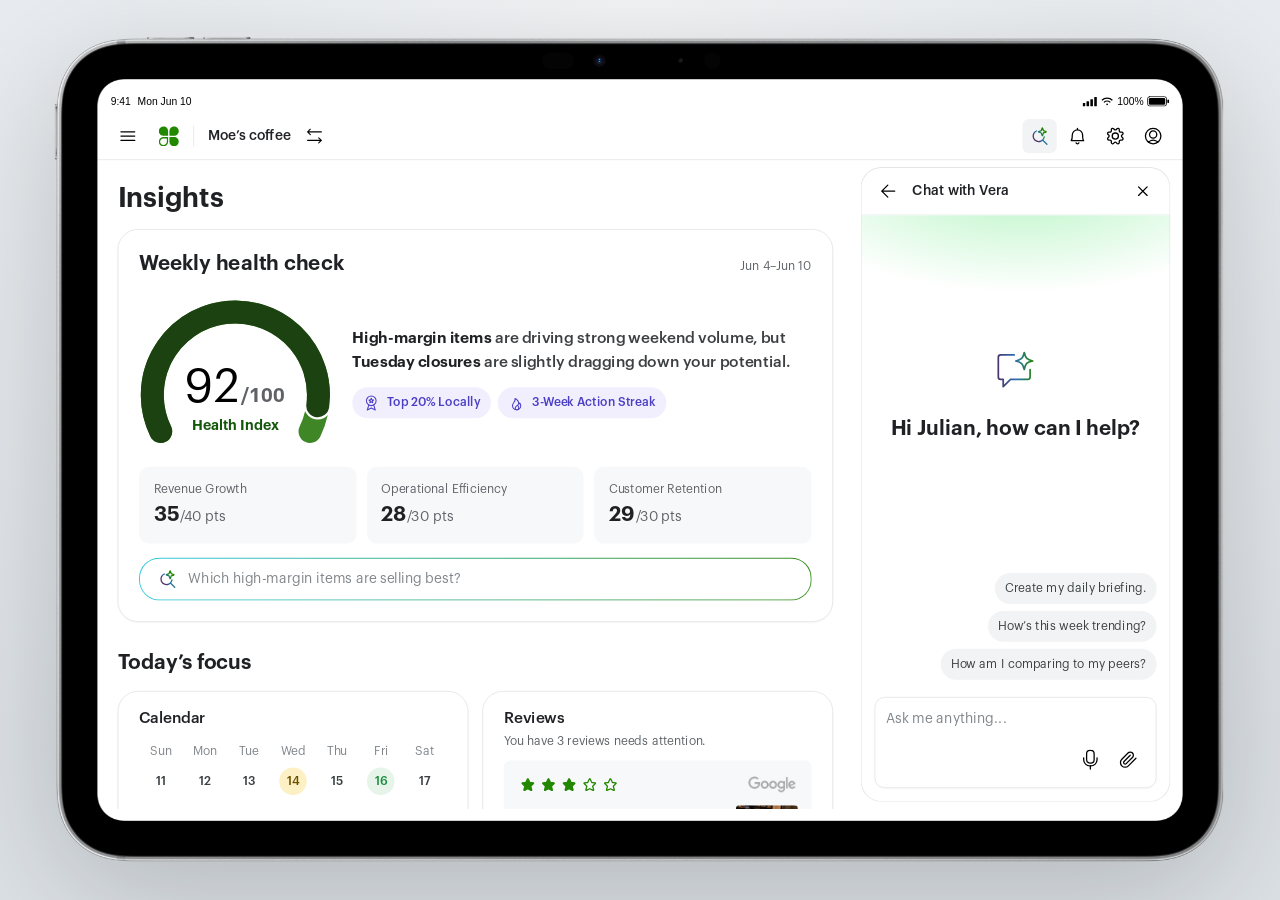
==== insights.html @ a182c19b "Gamification exploration: variants A/B/C, Vera chat, goal-setting survey" ====
<!DOCTYPE html>
<html lang="en">
<head>
<meta charset="UTF-8" />
<meta name="viewport" content="width=device-width, initial-scale=1.0" />
<title>Insights — Gamification Exploration</title>
<!-- The ?v is a cache-buster, and it is not superstition. `python -m
     http.server` sends Last-Modified and no Cache-Control, so Chrome falls
     back to HEURISTIC freshness: it invents an expiry of 10% of the file's
     age at the moment it was fetched. A styles.css that had sat unedited for
     a few weeks therefore earned a multi-day window, and Chrome went on
     serving the stale copy WITHOUT revalidating — while index.html, edited
     more often, revalidated normally. The result is the worst possible
     failure for a prototype: current markup rendered with old CSS, which
     looks exactly like a layout bug and is not one.

     Bump this token whenever styles.css changes in a way you must see.
     Better: serve with tools/serve.py, which sends `Cache-Control: no-store`
     and makes the whole problem go away. -->
<link rel="stylesheet" href="styles.css?v=2026-10-05k" />
<!-- Highcharts v13, vendored locally so the prototype runs offline -->
<script src="asset/vendor/highcharts.js"></script>
</head>
<body>

<!-- =====================================================================
     Clover Insights — web dashboard shown on a tablet
     ---------------------------------------------------------------------
     The device bezel is kept purely for context. Inside it, ".screen-inner"
     is a fixed 1280x834 canvas (the iPad's landscape screen) that JS scales
     uniformly to whatever size the bezel renders at, so every element —
     text, icons, padding — shrinks and grows together.

     There is ONE layout. ".viewport" is the scroll container and the
     dashboard is authored at the full 1280px screen width.

     Action tiles (focus rows, reorder, staffing, supercharge) are
     intentionally NOT wired to anything yet — see [data-unlinked].
     ===================================================================== -->

<div class="stage">
  <div class="ipad">
    <img class="bezel" src="asset/Bezel.png" alt="" />

    <div class="screen">
      <div class="screen-inner" id="screenInner">

        <!-- iPad status bar — context only -->
        <div class="statusbar">
          <div class="sb-left">
            <span class="sb-time">9:41</span>
            <span class="sb-date">Mon Jun 10</span>
          </div>
          <div class="sb-right">
            <svg class="sb-signal" viewBox="0 0 17 11" aria-hidden="true">
              <rect x="0" y="7" width="3" height="4" rx="0.5" />
              <rect x="4.5" y="5" width="3" height="6" rx="0.5" />
              <rect x="9" y="2.5" width="3" height="8.5" rx="0.5" />
              <rect x="13.5" y="0" width="3" height="11" rx="0.5" />
            </svg>
            <svg class="sb-wifi" viewBox="0 0 15 11" aria-hidden="true">
              <path d="M7.5 9.5a1 1 0 1 1 0-2 1 1 0 0 1 0 2Zm-3.2-2.8a4.5 4.5 0 0 1 6.4 0l1-1a6 6 0 0 0-8.4 0l1 1Zm-2.4-2.4a8 8 0 0 1 11.2 0l1-1a9.5 9.5 0 0 0-13.2 0l1 1Z" />
            </svg>
            <span class="sb-pct">100%</span>
            <svg class="sb-batt" viewBox="0 0 27 12" aria-hidden="true">
              <rect x="0.5" y="0.5" width="22" height="11" rx="2.5" class="sb-batt-shell" />
              <rect x="2" y="2" width="19" height="8" rx="1.5" />
              <rect x="23.5" y="4" width="2" height="4" rx="1" />
            </svg>
          </div>
        </div>

        <!-- ============== FIRST-TIME SETUP (variants B and C) ==============
             Intro modal -> 3-step wizard -> calibrating -> personalised
             dashboard. Removed from the DOM for variant A, and skipped
             on open when the URL carries ?ftu=0. See FTU in the script. -->
        <div class="ftu" id="ftu" hidden>

          <!-- ---- intro modal ---- -->
          <div class="ftu-intro" id="ftuIntro">
            <div class="ftu-scrim"></div>
            <div class="ftu-modal" role="dialog" aria-modal="true" aria-labelledby="ftuIntroTitle">
              <div class="ftu-hero" aria-hidden="true">
                <span class="ftu-hero-shape ftu-hero-shape--a"></span>
                <span class="ftu-hero-shape ftu-hero-shape--b"></span>
                <svg class="ftu-hero-spark" viewBox="0 0 64 64">
                  <path style="fill:#C8F56B;stroke:none" d="M26 6c1.6 11 6 15.4 17 17-11 1.6-15.4 6-17 17-1.6-11-6-15.4-17-17 11-1.6 15.4-6 17-17Z"/>
                  <path style="fill:#C8F56B;stroke:none" d="M48 36c.9 6 3.3 8.4 9.3 9.3-6 .9-8.4 3.3-9.3 9.3-.9-6-3.3-8.4-9.3-9.3 6-.9 8.4-3.3 9.3-9.3Z"/>
                </svg>

                <!-- A miniature of the card the wizard is about to set up -->
                <div class="ftu-preview">
                  <p class="ftu-preview-title">Pace to goal</p>
                  <div class="ftu-preview-row">
                    <div>
                      <p class="ftu-preview-cap">Net sales</p>
                      <p class="ftu-preview-num">$450</p>
                      <p class="ftu-preview-cap">ahead of pace</p>
                    </div>
                    <svg class="ftu-preview-chart" viewBox="0 0 150 70">
                      <path d="M2 66 L148 8" style="stroke:#9AA0A6;stroke-width:1.4;stroke-dasharray:3 3"/>
                      <path d="M2 66 C18 64 26 58 38 52 S62 44 74 36 S100 26 118 22" style="stroke:#2D8911;stroke-width:2"/>
                      <circle cx="118" cy="22" r="3.2" style="fill:#2D8911;stroke:#fff;stroke-width:1.4"/>
                    </svg>
                  </div>
                </div>
              </div>

              <div class="ftu-intro-body">
                <h2 class="ftu-intro-title" id="ftuIntroTitle">Vera helps you achieve your goals</h2>
                <p class="ftu-intro-text">Get daily updates on your business with smart AI insights. Discover top opportunities, monitor results, and pinpoint your next move.</p>
              </div>
              <div class="ftu-intro-foot">
                <button class="ftu-btn ftu-btn--outline" type="button" id="ftuSkip">Skip</button>
                <button class="ftu-btn ftu-btn--primary" type="button" id="ftuBegin">Set up my goals</button>
              </div>
            </div>
          </div>

          <!-- ---- the wizard ---- -->
          <div class="ftu-wiz" id="ftuWiz" hidden role="dialog" aria-modal="true" aria-label="Set up my goals">
            <header class="ftu-wiz-head" id="ftuWizHead">
              <span id="ftuWizTitle">Set up my goals</span>
            </header>

            <!-- Each done step carries its answer ("1. Target · $22,050"),
                 so the wizard reads back what it has heard so far. -->
            <ol class="ftu-steps" id="ftuSteps">
              <li class="ftu-steps-item" data-step="1"><span class="ftu-steps-name">1.&nbsp; Target</span><span class="ftu-steps-ans"></span></li>
              <li class="ftu-steps-item" data-step="2"><span class="ftu-steps-name">2.&nbsp; Focus</span><span class="ftu-steps-ans"></span></li>
              <li class="ftu-steps-item" data-step="3"><span class="ftu-steps-name">3.&nbsp; Motivation</span><span class="ftu-steps-ans"></span></li>
            </ol>

            <div class="ftu-wiz-body">

              <!-- Step 1: the target -->
              <section class="ftu-q" data-step="1">
                <!-- Vera's line: a chat bubble above the question, streamed in
                     word by word (ftuSay); it answers the PREVIOUS step's choice. -->
                <div class="ftu-vera"><span class="ftu-vera-av"><img src="asset/ui/ai.svg" alt="" /></span><p class="ftu-vera-say" aria-live="polite"></p></div>
                <h2 class="ftu-q-title">What does a &ldquo;winning month&rdquo; look like for you?</h2>
                <div class="ftu-well">
                  <div class="ftu-grid" role="radiogroup" aria-label="Monthly target">
                    <button class="ftu-card" type="button" role="radio" aria-checked="false" data-key="target" data-value="aggressive">
                      <span class="ftu-radio"></span>
                      <span class="ftu-card-text"><span class="ftu-card-title">Aggressive growth</span><span class="ftu-card-sub">+15% &middot; $24,150</span></span>
                      <svg class="ftu-card-ico" viewBox="0 0 24 24"><path d="M12 2.5l6.5 7.5h-3.8v6.5H9.3V10H5.5z"/><path d="M9.5 19h5M10.5 21.5h3"/></svg>
                    </button>
                    <button class="ftu-card" type="button" role="radio" aria-checked="false" data-key="target" data-value="steady">
                      <span class="ftu-radio"></span>
                      <span class="ftu-card-text"><span class="ftu-card-title">Steady growth</span><span class="ftu-card-sub">+5% &middot; $22,050</span></span>
                      <svg class="ftu-card-ico" viewBox="0 0 24 24"><path d="M7 14h10l-1.3 7H8.3z"/><path d="M12 14V8.5"/><path d="M12 9.5c0-3.3 2-5.5 6.5-5.5 0 3.3-2 5.5-6.5 5.5z"/><path d="M12 11c0-2.6-1.6-4.6-5.5-4.6 0 2.6 1.6 4.6 5.5 4.6z"/></svg>
                    </button>
                    <button class="ftu-card" type="button" role="radio" aria-checked="false" data-key="target" data-value="maintain">
                      <span class="ftu-radio"></span>
                      <span class="ftu-card-text"><span class="ftu-card-title">Maintain current volume</span><span class="ftu-card-sub">Hold at $21,000</span></span>
                      <svg class="ftu-card-ico" viewBox="0 0 24 24"><path d="M12 2.5l7.5 3v5.5c0 4.8-3.2 8.4-7.5 10.5-4.3-2.1-7.5-5.7-7.5-10.5V5.5z"/><path d="M8.8 12.2l2.2 2.2 4.3-4.4"/></svg>
                    </button>
                    <button class="ftu-card" type="button" role="radio" aria-checked="false" data-key="target" data-value="custom">
                      <span class="ftu-radio"></span>
                      <span class="ftu-card-text"><span class="ftu-card-title">Set a custom $ target</span><span class="ftu-card-sub">You know the number</span></span>
                      <svg class="ftu-card-ico" viewBox="0 0 24 24"><rect x="3" y="3" width="18" height="18" rx="2.5"/><path d="M8 6.5v11M12 6.5v11M16 6.5v11"/><circle cx="8" cy="14" r="1.6" style="fill:#fff"/><circle cx="12" cy="9.5" r="1.6" style="fill:#fff"/><circle cx="16" cy="13" r="1.6" style="fill:#fff"/></svg>
                    </button>
                  </div>

                  <!-- Only for "custom": the one answer that needs a number,
                       so the one card that does not auto-advance. -->
                  <div class="ftu-custom" id="ftuCustom" hidden>
                    <span class="ftu-custom-label">June target</span>
                    <div class="ftu-stepper">
                      <button class="ftu-step-btn" type="button" id="ftuCustomDown" aria-label="Lower target by $500">&minus;</button>
                      <span class="ftu-custom-num" id="ftuCustomNum" aria-live="polite">$24,000</span>
                      <button class="ftu-step-btn" type="button" id="ftuCustomUp" aria-label="Raise target by $500">+</button>
                    </div>
                    <span class="ftu-custom-note" id="ftuCustomNote">14% above your average</span>
                  </div>
                </div>
              </section>

              <!-- Step 2: the focus -->
              <section class="ftu-q" data-step="2" hidden>
                <div class="ftu-vera"><span class="ftu-vera-av"><img src="asset/ui/ai.svg" alt="" /></span><p class="ftu-vera-say" aria-live="polite"></p></div>
                <h2 class="ftu-q-title">To hit that target, where should Vera look for opportunities first?</h2>
                <div class="ftu-well">
                  <div class="ftu-grid" role="radiogroup" aria-label="Focus">
                    <button class="ftu-card" type="button" role="radio" aria-checked="false" data-key="focus" data-value="traffic">
                      <span class="ftu-radio"></span>
                      <span class="ftu-card-text"><span class="ftu-card-title">Attracting foot traffic</span></span>
                      <svg class="ftu-card-ico" viewBox="0 0 24 24"><circle cx="13.5" cy="4.2" r="1.9"/><path d="M10 21.5l2.3-6.2-2.6-2.8 1.2-5 3.7 3.2 3.4 1.2"/><path d="M10.9 7.5L7 9.6l-1.2 4"/><path d="M12.3 15.3l3.3 6.2"/></svg>
                    </button>
                    <button class="ftu-card" type="button" role="radio" aria-checked="false" data-key="focus" data-value="basket">
                      <span class="ftu-radio"></span>
                      <span class="ftu-card-text"><span class="ftu-card-title">Increasing order sizes</span></span>
                      <svg class="ftu-card-ico" viewBox="0 0 24 24"><path d="M4.5 8h15l-1.2 13H5.7z"/><path d="M8.5 10.5V6.5a3.5 3.5 0 0 1 7 0v4"/></svg>
                    </button>
                    <button class="ftu-card" type="button" role="radio" aria-checked="false" data-key="focus" data-value="margin">
                      <span class="ftu-radio"></span>
                      <span class="ftu-card-text"><span class="ftu-card-title">Boosting high-margin items</span></span>
                      <svg class="ftu-card-ico" viewBox="0 0 24 24"><path d="M6.5 3.5h11l3.5 5.5-9 11.5L3 9z"/><path d="M3 9h18"/><path d="M9.5 3.5L8 9l4 11.5L16 9l-1.5-5.5"/></svg>
                    </button>
                    <button class="ftu-card" type="button" role="radio" aria-checked="false" data-key="focus" data-value="labor">
                      <span class="ftu-radio"></span>
                      <span class="ftu-card-text"><span class="ftu-card-title">Optimizing labor &amp; slow hours</span></span>
                      <svg class="ftu-card-ico" viewBox="0 0 24 24"><circle cx="12" cy="13.5" r="7.5"/><path d="M12 13.5V9.5M10 2.5h4M12 2.5V6M18.2 7.3l1.5-1.5"/></svg>
                    </button>
                  </div>
                </div>
              </section>

              <!-- Step 3: the motivation -->
              <section class="ftu-q" data-step="3" hidden>
                <div class="ftu-vera"><span class="ftu-vera-av"><img src="asset/ui/ai.svg" alt="" /></span><p class="ftu-vera-say" aria-live="polite"></p></div>
                <h2 class="ftu-q-title">When you hit this goal, what is the biggest win for you?</h2>
                <div class="ftu-well">
                  <div class="ftu-grid" role="radiogroup" aria-label="Motivation">
                    <button class="ftu-card" type="button" role="radio" aria-checked="false" data-key="why" data-value="safety">
                      <span class="ftu-radio"></span>
                      <span class="ftu-card-text"><span class="ftu-card-title">Building a cash safety net</span></span>
                      <svg class="ftu-card-ico" viewBox="0 0 24 24"><path d="M3 9l9-5.5L21 9z"/><path d="M5.5 9v8.5M9.8 9v8.5M14.2 9v8.5M18.5 9v8.5M3 20.5h18"/></svg>
                    </button>
                    <button class="ftu-card" type="button" role="radio" aria-checked="false" data-key="why" data-value="upgrade">
                      <span class="ftu-radio"></span>
                      <span class="ftu-card-text"><span class="ftu-card-title">Upgrading equipment or space</span></span>
                      <svg class="ftu-card-ico" viewBox="0 0 24 24"><path d="M4 9.5h12.5v4.5a5 5 0 0 1-5 5H9a5 5 0 0 1-5-5z"/><path d="M16.5 10.5h1.8a2.4 2.4 0 0 1 0 4.8h-1.8"/><path d="M8 3.5c0 1.6 1 1.6 1 3.2M12 3.5c0 1.6 1 1.6 1 3.2"/></svg>
                    </button>
                    <button class="ftu-card" type="button" role="radio" aria-checked="false" data-key="why" data-value="staff">
                      <span class="ftu-radio"></span>
                      <span class="ftu-card-text"><span class="ftu-card-title">Rewarding staff or hiring</span></span>
                      <svg class="ftu-card-ico" viewBox="0 0 24 24"><circle cx="9" cy="8" r="3"/><path d="M3.5 20c0-3.5 2.5-6 5.5-6s5.5 2.5 5.5 6"/><circle cx="17" cy="9" r="2.4"/><path d="M16 14.2c2.8.3 4.6 2.6 4.6 5.8"/></svg>
                    </button>
                    <button class="ftu-card" type="button" role="radio" aria-checked="false" data-key="why" data-value="time">
                      <span class="ftu-radio"></span>
                      <span class="ftu-card-text"><span class="ftu-card-title">Stepping back to reduce hours</span></span>
                      <svg class="ftu-card-ico" viewBox="0 0 24 24"><path d="M3 11.5a9 7.5 0 0 1 18 0z"/><path d="M12 4v16.5M8 20.5h8"/><path d="M8 11.5c0-4 1.8-6.8 4-7.5M16 11.5c0-4-1.8-6.8-4-7.5"/></svg>
                    </button>
                  </div>
                </div>
              </section>

              <!-- The magic loading state -->
              <section class="ftu-load" id="ftuLoad" hidden aria-live="polite">
                <div class="ftu-load-mark">
                  <span class="ftu-load-ring"></span>
                  <img src="asset/ui/ai.svg" alt="" />
                </div>
                <h2 class="ftu-load-title" id="ftuLoadTitle">Calibrating your Pace-to-Goal tracker&hellip;</h2>
                <div class="ftu-load-bar"><span id="ftuLoadFill"></span></div>
                <!-- Built by ftuCalibrate: one line per thing Vera is doing
                     with the answers, each spinning, then ticked. -->
                <ul class="ftu-load-list" id="ftuLoadList"></ul>
              </section>
            </div>

            <footer class="ftu-wiz-foot" id="ftuFoot">
              <button class="ftu-btn ftu-btn--quiet" type="button" id="ftuBack">Cancel</button>
              <div class="ftu-wiz-foot-end">
                <button class="ftu-btn ftu-btn--quiet" type="button" id="ftuLater">Set this up later</button>
                <button class="ftu-btn ftu-btn--dark" type="button" id="ftuNext" disabled>Next</button>
              </div>
            </footer>
          </div>
        </div>

        <div class="viewport" id="viewport">
          <div class="page">

        <!-- ============================ TOP NAV ============================ -->
        <header class="topnav">
          <div class="topnav-left">
            <button class="navbtn" type="button" aria-label="Menu">
              <img src="asset/ui/menu.svg" alt="" />
            </button>
            <img class="topnav-logo" src="asset/brand/clover-mark.svg" alt="Clover" />
            <span class="topnav-divider" aria-hidden="true"></span>
            <span class="merchant">Moe&rsquo;s coffee</span>
            <button class="navbtn navbtn--sm" type="button" aria-label="Switch merchant">
              <img src="asset/ui/switch.svg" alt="" />
            </button>
          </div>

          <div class="topnav-right">
            <button class="navbtn is-active" type="button" id="veraToggle"
                    aria-label="Hide Vera" aria-controls="vera" aria-expanded="true">
              <img src="asset/ui/ai-search.svg" alt="" />
            </button>
            <button class="navbtn" type="button" aria-label="Notifications">
              <img src="asset/ui/notification.svg" alt="" />
            </button>
            <button class="navbtn" type="button" aria-label="Settings">
              <img src="asset/ui/settings.svg" alt="" />
            </button>
            <button class="navbtn" type="button" aria-label="Account">
              <img src="asset/ui/account.svg" alt="" />
            </button>
          </div>
        </header>

        <!-- ============================ LAYOUT ============================ -->
        <div class="layout">

          <!-- ------------------------- MAIN COLUMN ------------------------- -->
          <main class="main">
            <!-- Placeholder while the first-time setup is open: the
                 dashboard is revealed only once it is personalised. -->
            <div class="ftu-skel" id="ftuSkel" hidden aria-hidden="true">
              <p class="page-title">Insights</p>
              <div class="ftu-skel-card">
                <span class="ftu-skel-bar" style="width:38%"></span>
                <span class="ftu-skel-bar" style="width:22%;height:12px"></span>
                <span class="ftu-skel-block"></span>
                <span class="ftu-skel-bar" style="width:92%"></span>
                <span class="ftu-skel-bar" style="width:84%"></span>
              </div>
              <p class="section-title">Today&rsquo;s focus</p>
              <div class="ftu-skel-row">
                <div class="ftu-skel-card"><span class="ftu-skel-bar" style="width:50%"></span><span class="ftu-skel-bar" style="width:86%"></span></div>
                <div class="ftu-skel-card"><span class="ftu-skel-bar" style="width:44%"></span><span class="ftu-skel-bar" style="width:80%"></span></div>
              </div>
            </div>

            <div class="view" id="viewInsights">
            <div class="page-head reveal">
              <h1 class="page-title">Insights</h1>
              <!-- Variants B and C: reopens the goal setup. Removed for A. -->
              <button class="pg-edit" type="button" id="pgEdit">
                <img src="asset/ui/edit.svg" alt="" />
                <span>Edit goal</span>
              </button>
            </div>

            <!-- ================= GAMIFICATION VARIANTS =================
                 Three candidate widgets for the top of a future Insights
                 page. Each is shown ALONE, one per demo, for user testing:
                 the page reads `?variant=a|b|c` and removes the other two
                 before anything else runs (see VARIANT in the script).

                   a  Health check      grades the week already spent
                   b  Pace to goal      tracks the month still in play
                   c  Business snapshot prices a decision not yet made

                 The figures are authored, not derived, but they are
                 internally consistent — 35+28+29 = 92, and
                 +300 +250 -100 = +450 — and all three tell the same story
                 about the same business, so the test compares the
                 presentation rather than the finding. -->
            <div class="gam-stack">

              <!-- ------------------------ VARIANT A ------------------------
                   The report card: a grade for the week already spent,
                   the marks that make it up, and an ask bar as the only
                   route to anything the merchant can do. -->
              <section class="card gam-opt reveal" style="--d:40ms" id="optHealth" data-variant="a">
                <div class="card-head gam-opt-head">
                  <h2 class="card-title">Weekly health check</h2>
                  <p class="card-note">Jun 4&ndash;Jun 10</p>
                </div>

                <div class="hc">
                  <!-- An open-bottom gauge, drawn as SVG by
                       drawHealthDial: light track, dark earned arc with a
                       round cap notched into it, grade and score in the
                       middle. -->
                  <div class="hc-dial" id="hcDial"></div>

                  <div class="hc-say">
                    <!-- Bolding the two subjects, which is the reference's
                         one typographic idea and worth taking: it lets the
                         sentence be read as "high-margin items / Tuesday
                         closures" at a glance and as prose on a second pass.
                         The bold falls on the two NOUNS, never on the verdict
                         — "driving strong" and "dragging down" are the
                         card's opinion, and emphasising an opinion is how a
                         summary starts editorialising.

                         This is deliberately the SAME sentence as option 3's
                         .wi-lede, and the two cards attribute it to two
                         different windows — "Jun 4-Jun 10" here, "Last 30
                         days" there. That is not an oversight. The three
                         cards are competing presentations of one business,
                         so they must agree about what is true of it;
                         inventing a second finding for option 3 would have
                         made the comparison partly a comparison of findings.
                         A day-of-week effect is exactly the class of claim
                         that survives both windows, which is why this is the
                         sentence chosen to be shared: option 2's dailies run
                         two Tuesdays, Jun 2 at 540 and Jun 9 at 505, and
                         both are the floor of their week, while Sat Jun 6 at
                         1345 is the peak. A month of that averages to the
                         same story a single week tells. A finding like "last
                         Thursday was unusually slow" could not be shared,
                         and should not be. -->
                    <p class="hc-read" data-score-only="high">
                      <b>High-margin items</b> are driving strong weekend volume, but
                      <b>Tuesday closures</b> are slightly dragging down your potential.
                    </p>
                    <!-- Low-score version (?score=low): the same single
                         sentence, with the dip as money still on the table
                         and its cause named. -->
                    <p class="hc-read" data-score-only="low">
                      You have an estimated <b>$850</b> in untapped weekly potential, held back by
                      <b>slower weekend table turns</b> and <b>Tuesday closures</b>.
                    </p>

                    <!-- The badges, and they are the reason this card is in a
                         gamification comparison at all. A grade is a report;
                         a rank and a streak are a game — they are the two
                         mechanics that actually change behaviour, one social
                         ("how am I doing against comparable businesses") and
                         one habitual ("do not break the chain"). Before
                         these, option 1 was the weakest candidate of the
                         three precisely because nothing on it was playable.

                         Buttons now: hovering (or focusing) one explains
                         what it is measured on, and pressing it asks Vera
                         about it. The rank opens the peers flow; the streak
                         asks how to keep it going. -->
                    <ul class="hc-badges">
                      <li class="pg-tip-wrap hc-tip-wrap" data-score-only="high">
                        <button class="hc-badge" type="button" data-ask="peers" aria-describedby="hcRankTip">
                          <img src="asset/ui/badge-rank.svg" alt="" />
                          <span>Top 20% Locally</span>
                        </button>
                        <span class="pg-tip" id="hcRankTip" role="tooltip">Your Health Index of 92 ranks 2nd of the 12 caf&eacute;s your size within 2 miles this week, which puts you in the top 20%.</span>
                      </li>
                      <li class="pg-tip-wrap hc-tip-wrap" data-score-only="high">
                        <button class="hc-badge" type="button" data-ask="hcStreak" aria-describedby="hcStreakTip">
                          <img src="asset/ui/badge-streak.svg" alt="" />
                          <span>3-Week Action Streak</span>
                        </button>
                        <span class="pg-tip" id="hcStreakTip" role="tooltip">You&rsquo;ve acted on at least one of Vera&rsquo;s suggestions in each of the last 3 weeks. Act on one by Wed Jun 17 to make it 4.</span>
                      </li>
                      <!-- Low score: the peer benchmark, in the same badge
                           style as the high version. -->
                      <li class="pg-tip-wrap hc-tip-wrap" data-score-only="low">
                        <button class="hc-badge" type="button" data-ask="hcLowPeers" aria-describedby="hcPeerTip">
                          <img src="asset/ui/badge-rank.svg" alt="" />
                          <span>Top 20% Locally</span>
                        </button>
                        <span class="pg-tip" id="hcPeerTip" role="tooltip">Your Health Index of 82 ranks 2nd of the 12 caf&eacute;s your size within 2 miles this week (peer median 74).</span>
                      </li>
                    </ul>
                  </div>
                </div>

                <!-- The three marks, as peer tiles across the card instead of
                     a list down a 272px rail.

                     This is the one place option 1 stops matching option 2's
                     shape, and the content is why. Option 2's rail holds
                     CONTRIBUTIONS to a single total — +$300, +$250, -$100,
                     which sum to the hero and are therefore subordinate to
                     it. These three are not contributions, they are three
                     separate scores of similar size that happen to be added
                     up, and the question a reader has is "which of these is
                     weakest", which is a comparison ACROSS them. Tiles set
                     side by side answer that; a vertical list with the
                     figures ragged down the right edge does not.

                     Built from HC_MARKS rather than written out here, which
                     is the opposite of how option 2's rows are done. See the
                     comment on HC_MARKS: the denominators have to sum to the
                     gauge's total, and the reference design got that wrong.
                     Generating the tiles is what makes it impossible to get
                     wrong again. Each tile is a button that asks Vera about
                     its mark (HC_MARKS[].ask). -->
                <ul class="hc-marks" id="hcMarks"></ul>

                <!-- The route off the card: an ask field. Collapsed it is a
                     one-line pill; focusing it expands it into a box with a
                     send button and three contextual prompts. Sending (or
                     picking a prompt) asks Vera, and the free text is
                     matched to the nearest answer (hcRoute).

                     Low score: the recovery action sits inside the pill on
                     the right, and is the first prompt once it opens. -->
                <div class="hc-ask" id="hcAsk">
                  <div class="hc-ask-field">
                    <img src="asset/ui/ai-search.svg" alt="" />
                    <textarea class="hc-ask-input" id="hcAskInput" rows="1"
                              placeholder="Which high-margin items are selling best?"
                              aria-label="Ask Vera about this health check"></textarea>
                    <button class="hc-ask-action" type="button" id="hcGo" data-ask="hcLowPlan" data-score-only="low">Draft a recovery plan</button>
                    <button class="hc-ask-send" type="button" id="hcAskSend" aria-label="Send to Vera">
                      <svg viewBox="0 0 24 24" aria-hidden="true"><path d="M12 19V5M6 11l6-6 6 6"/></svg>
                    </button>
                  </div>
                  <ul class="hc-ask-sugs" aria-label="Suggested questions">
                    <li data-score-only="high"><button type="button" class="hc-ask-sug" data-ask="hcTuesday">Estimate lost revenue from Tuesday closures</button></li>
                    <li data-score-only="high"><button type="button" class="hc-ask-sug" data-ask="hcRevenue">How can I improve my revenue growth?</button></li>
                    <li data-score-only="high"><button type="button" class="hc-ask-sug" data-ask="hcRetention">How did customer retention compare to last month?</button></li>
                    <li data-score-only="low"><button type="button" class="hc-ask-sug is-primary" data-ask="hcLowPlan">Draft a targeted recovery plan</button></li>
                    <li data-score-only="low"><button type="button" class="hc-ask-sug" data-ask="hcLowTables">View top fixes for table turnover</button></li>
                    <li data-score-only="low"><button type="button" class="hc-ask-sug" data-ask="hcLowTuesday">Estimate lost revenue from Tuesday closures</button></li>
                  </ul>
                </div>
              </section>

              <!-- ------------------------ VARIANT B ------------------------
                   The pacing tracker: a running total against a target
                   still in play, traced up to the merchant's bigger goal.

                     headline + trace   how the month is going, and what
                                        that pace buys (setup step 3)
                     chart + panel      takings vs the dotted target, the
                                        pacing badge (hover for why) and
                                        the lead
                     drivers + focus    why, and where Vera looks next;
                                        each driver asks Vera about itself

                   Headline, trace, badge and tooltip are all built by
                   renderPaceHero from the goal, so editing the goal
                   re-tells the whole card. -->
              <section class="card gam-opt reveal" style="--d:40ms" id="optPace" data-variant="b">
                <div class="card-head gam-opt-head">
                  <h2 class="card-title" id="pgTitle">You are having a strong week!</h2>
                  <p class="card-note">Jun 1&ndash;Jun 25</p>
                </div>
                <p class="pg-trace" id="pgTrace"></p>

                <div class="gam-opt-body pg-body">
                  <div class="gam-main pg">
                    <!-- The key is HTML, not Highcharts' legend. Two reasons:
                         it has to sit at the page's own caption size and
                         colour rather than at a charting library's idea of
                         them, and the dots have to be the same drawn circle
                         the rest of this page uses. Highcharts would give a
                         line swatch for the target and a filled block for
                         the area, which would say the two series are
                         different KINDS of thing. They are the same kind:
                         money over time. -->
                    <ul class="pg-key" aria-hidden="true">
                      <li><span class="pg-key-dot is-net"></span>Net sales</li>
                      <li><span class="pg-key-dot is-target"></span>Target</li>
                    </ul>

                    <div class="chart pg-chart" id="pgChart"></div>
                  </div>

                  <!-- The figure, as a labelled tile rather than a sentence.
                       It used to read "🟢 $450 Ahead of Pace" on one line at
                       one size, on the argument that the tail was part of
                       the metric and shrinking it would turn a metric into a
                       metric-with-a-caption. That held while the line was
                       all there was. Now the figure has a real label above
                       it, which makes this the page's ordinary label/figure/
                       unit stack — and in that stack a qualifier below the
                       number is a unit, not a truncated sentence.

                       The green dot is gone from here on purpose. The key
                       above now spends a green dot to mean "net sales", and
                       a second green dot beside $450 in the same card would
                       be read as another key entry rather than as a state.
                       Behind-ness survives as the number turning red. -->
                  <div class="gam-side pg-panel" id="pgHero">
                    <!-- The pacing verdict, with the arithmetic behind it
                         one hover (or focus) away. -->
                    <div class="pg-tip-wrap" id="pgBadgeWrap">
                      <button type="button" class="pg-badge" id="pgBadge" aria-describedby="pgBadgeTip">Pacing: Excellent</button>
                      <span class="pg-tip" id="pgBadgeTip" role="tooltip"></span>
                    </div>
                    <p class="pg-panel-label">Net sales</p>
                    <p class="pg-hero"><span class="pg-hero-num" id="pgHeroNum">$450</span></p>
                    <p class="pg-hero-tail" id="pgHeroTail">ahead of pace</p>

                    <!-- The first clause of the finding options 1 and 3
                         carry in full. This card is about being ahead, so
                         the hero panel takes the half that explains the
                         lead; the half that explains the drag is the third
                         driver row below, at -$100. Same finding, split
                         along the card's own seam rather than restated. -->
                    <p class="pg-read" id="pgRead">
                      <b>High-margin items</b> are driving strong weekend volume.
                    </p>
                  </div>
                </div>

                <!-- The drivers, full width under both columns.

                     They were rows in the right-hand rail, and the move down
                     here is what let them stop being labels. "Weekend
                     Volume" is a category; "Summer event lifted weekend
                     volume" is a finding, and it is the second one that
                     earns a chevron — there is somewhere to go because there
                     is something being claimed. At 272px the longer wording
                     wrapped to three lines and had to be cut back to the
                     category, so the rail was quietly setting the copy.

                     Each row asks Vera about itself: data-ask names the
                     turn in TURNS, and the question flies from the row
                     into the chat panel (askVera). -->
                <p class="gam-group-head">Pace drivers</p>
                <ul class="gam-rows">
                  <li>
                    <button class="gam-row" type="button" data-ask="paceEvent">
                      <img class="gam-row-ico" src="asset/ui/calendar.svg" alt="" />
                      <span class="gam-row-name">Summer event lifted weekend volume</span>
                      <span class="gam-row-val is-up">+$300</span>
                      <img class="chev" src="asset/ui/chevron-right.svg" alt="" />
                    </button>
                  </li>
                  <li>
                    <button class="gam-row" type="button" data-ask="paceMargin">
                      <img class="gam-row-ico" src="asset/ui/tag.svg" alt="" />
                      <span class="gam-row-name">High-margin items sold above forecast</span>
                      <span class="gam-row-val is-up">+$250</span>
                      <img class="chev" src="asset/ui/chevron-right.svg" alt="" />
                    </button>
                  </li>
                  <li>
                    <button class="gam-row" type="button" data-ask="paceTuesday">
                      <img class="gam-row-ico" src="asset/ui/clock.svg" alt="" />
                      <span class="gam-row-name">Tuesday closures held back sales potential</span>
                      <span class="gam-row-val is-down">&minus;$100</span>
                      <img class="chev" src="asset/ui/chevron-right.svg" alt="" />
                    </button>
                  </li>
                </ul>
              </section>

              <!-- ------------------------ VARIANT C ------------------------
                   "Your path to a $15k safety net" — a personal financial
                   simulator. The title and lede follow the setup's goal.

                     hypothesis   three what-if questions across the top
                     mechanism    the net-sales curve over a notched lever
                     output       Metric A, the raw projected weekly sales
                                  (its basis written out beside it), and
                                  Metric B, the same dollars translated
                                  into the merchant's setup motivation
                     action       a soft CTA that drafts the change with
                                  Vera, with what approving will do

                   Dragging moves the marker, both metrics and the hook
                   together, so the merchant watches "Funds 0 manager
                   shifts" become "Funds 1.5" rather than just a dollar
                   figure climbing.

                   The curve's plot area starts where the lever's thumb
                   centre can start (gutter + half a thumb) and ends half a
                   thumb from the right, so the dotted marker always sits
                   exactly above the knob, and so do the notches. WI_GUTTER /
                   WI_THUMB in the script and the .wi-range rules in
                   styles.css have to agree. -->
              <section class="card gam-opt reveal" style="--d:40ms" id="optWhatIf" data-variant="c">
                <div class="card-head gam-opt-head">
                  <!-- Title and lede are rewritten from the setup's step 3
                       by renderWiHead(); this is the safety-net default. -->
                  <h2 class="card-title" id="wiTitle">Your path to a $15k safety net</h2>
                  <p class="card-note">Jun 4&ndash;Jun 10</p>
                </div>

                <p class="wi-lede" id="wiLede">
                  <b>High-margin weekend sales</b> are accelerating your progress, but
                  <b>Tuesday closures</b> are delaying your $15k buffer by an estimated two weeks.
                </p>

                <div class="wi">

                  <!-- The AI handoff: why these three, from the goal and the
                       pain point above (renderWiHead). A quiet grey note
                       with Vera's sparkle, above "What if…" so the
                       question still reads straight into the cards. -->
                  <div class="wi-handoff">
                    <img src="asset/ui/ai.svg" alt="" />
                    <p id="wiHandoff"></p>
                  </div>

                  <!-- ---- 1. the hypothesis ---- -->
                  <div class="wi-ask">
                    <p class="wi-prompts-head" id="wiPromptsHead">What if&hellip;</p>
                    <!-- Built by renderWiPrompts() from setup step 2. -->
                    <div class="wi-prompts" role="group" aria-labelledby="wiPromptsHead" id="wiPrompts"></div>
                  </div>

                  <div class="wi-play">
                    <!-- ---- 2. the mechanism ---- -->
                    <p class="wi-key" aria-hidden="true"><span class="wi-key-dot"></span>Net sales</p>

                    <div class="chart wi-curve" id="wiCurve" role="img"
                         aria-label="Projected weekly net sales across the range of this setting."></div>

                    <div class="wi-slider">
                      <input class="wi-range" id="wiRange" type="range"
                             min="0" max="3" step="0.5" value="1.5" />
                      <ol class="wi-notches" id="wiNotches" aria-hidden="true"></ol>
                    </div>

                    <!-- ---- 3 + 4. the result and the action ----
                         One grey panel: the label (dashed, it has a
                         definition) and "How is it calculated?" across
                         the top; the figure and its goal translation on
                         the left; the CTA bottom-right. -->
                    <div class="wi-out">
                      <div class="wi-out-head">
                        <span class="pg-tip-wrap wi-tip-wrap">
                          <button type="button" class="wi-result-label" aria-describedby="wiDefTip">Projected weekly net sales</button>
                          <span class="pg-tip" id="wiDefTip" role="tooltip">The extra sales this change brings in each week, after what it costs to run, compared with leaving things as they are.</span>
                        </span>
                        <span class="pg-tip-wrap wi-tip-wrap wi-tip-wrap--end" id="wiHowWrap">
                          <button type="button" class="wi-how" id="wiHow" aria-describedby="wiBasis" aria-expanded="false">
                            <svg viewBox="0 0 20 20" aria-hidden="true"><circle cx="10" cy="10" r="8.25"/><path d="M7.9 7.6a2.2 2.2 0 1 1 3 2.05c-.55.22-.9.7-.9 1.3v.55"/><circle cx="10" cy="14.2" r="0.6" class="wi-how-dot"/></svg>
                            How is it calculated?
                          </button>
                          <span class="pg-tip" id="wiBasis" role="tooltip"></span>
                        </span>
                      </div>

                      <div class="wi-out-body">
                        <div class="wi-metric">
                          <p class="wi-hero" id="wiImpactBox"><span id="wiImpact">+$380</span></p>
                          <!-- Metric B: the same dollars in the merchant's
                               own terms, from setup step 3 (FTU_WHY). -->
                          <p class="wi-hook" id="wiHook" aria-live="polite"><span id="wiHookText"></span></p>
                        </div>
                        <div class="wi-cta">
                          <button class="wi-btn wi-btn--go" type="button" id="wiGo" aria-describedby="wiCtaNote">Draft new hours with Vera</button>
                          <!-- Read out with the button and shown as its
                               title; not drawn, per the design. -->
                          <p class="wi-cta-note" id="wiCtaNote"></p>
                        </div>
                      </div>
                    </div>
                  </div>
                </div>
              </section>
            </div>

            <!-- ======================= TODAY'S FOCUS ======================= -->
            <h2 class="section-title reveal">Today&rsquo;s focus</h2>

            <div class="focus-grid">

              <!-- Calendar -->
              <section class="card focus-card reveal">
                <h3 class="card-title card-title--sm">Calendar</h3>

                <div class="calendar">
                  <div class="cal-row cal-row--labels">
                    <span>Sun</span><span>Mon</span><span>Tue</span><span>Wed</span>
                    <span>Thu</span><span>Fri</span><span>Sat</span>
                  </div>
                  <div class="cal-row cal-row--dates">
                    <span><i>11</i></span>
                    <span><i>12</i></span>
                    <span><i>13</i></span>
                    <span><i class="is-warn">14</i></span>
                    <span><i>15</i></span>
                    <span><i class="is-good">16</i></span>
                    <span><i>17</i></span>
                  </div>
                </div>

                <!-- Tiles below are intentionally unlinked for now -->
                <div class="focus-row" data-unlinked>
                  <img class="focus-ico" src="asset/ui/weather-rain.svg" alt="" />
                  <div class="focus-text">
                    <p class="focus-title">Heavy rain expected</p>
                    <p class="focus-sub">Your patio sales typically drop 22%. 2 actions needed.</p>
                  </div>
                  <div class="focus-end">
                    <span class="focus-day">Wed</span>
                    <img class="chev" src="asset/ui/chevron-right.svg" alt="" />
                  </div>
                </div>

                <div class="focus-row" data-unlinked>
                  <img class="focus-ico" src="asset/ui/game-day.svg" alt="" />
                  <div class="focus-text">
                    <p class="focus-title">Patriots home game</p>
                    <p class="focus-sub">Expect a 12% sales bump based on past games. 1 suggestion available.</p>
                  </div>
                  <div class="focus-end">
                    <span class="focus-day">Fri</span>
                    <img class="chev" src="asset/ui/chevron-right.svg" alt="" />
                  </div>
                </div>
              </section>

              <!-- Reviews -->
              <section class="card focus-card reveal" style="--d:70ms">
                <h3 class="card-title card-title--sm">Reviews</h3>
                <p class="card-sub">You have 3 reviews needs attention.</p>

                <div class="review">
                  <div class="review-head">
                    <div class="stars" aria-label="3 out of 5 stars">
                      <img src="asset/ui/star-filled.svg" alt="" />
                      <img src="asset/ui/star-filled.svg" alt="" />
                      <img src="asset/ui/star-filled.svg" alt="" />
                      <img src="asset/ui/star-outline.svg" alt="" />
                      <img src="asset/ui/star-outline.svg" alt="" />
                    </div>
                    <img class="review-source" src="asset/ui/google.png" alt="Google" />
                  </div>

                  <div class="review-body">
                    <div class="review-copy">
                      <!-- No trailing ellipsis: .review-quote clamps to three
                           lines and the browser supplies its own. -->
                      <p class="review-quote">&ldquo;Food was great, but our server forgot a drink and we waited 20 min to flag her down. Friday night. Would still come back. Hoping it was just an off night with the service, because everything else was really solid.&rdquo;</p>
                      <p class="review-meta">John Smith &nbsp;&bull;&nbsp; Wed, Oct 4, 3:23 PM</p>
                    </div>
                    <img class="review-photo" src="asset/brand/review-dish.jpg" alt="" />
                  </div>

                  <div class="review-more-row">
                    <button class="review-more" type="button" data-unlinked>Read more</button>
                  </div>
                </div>

                <div class="review-foot">
                  <div class="review-tools">
                    <button class="toolbtn" type="button" aria-label="Reply to review" data-unlinked>
                      <img src="asset/ui/message.svg" alt="" />
                    </button>
                    <button class="toolbtn" type="button" aria-label="Copy link" data-unlinked>
                      <img src="asset/ui/link.svg" alt="" />
                    </button>
                  </div>
                  <div class="pager">
                    <button class="toolbtn" type="button" aria-label="Previous review" data-unlinked>
                      <img src="asset/ui/chevron-left.svg" alt="" />
                    </button>
                    <span class="pager-label">1 of 3</span>
                    <button class="toolbtn" type="button" aria-label="Next review" data-unlinked>
                      <img src="asset/ui/chevron-right.svg" alt="" />
                    </button>
                  </div>
                </div>
              </section>

              <!-- Inventory -->
              <section class="card focus-card reveal">
                <div class="card-head card-head--sm">
                  <h3 class="card-title card-title--sm">Inventory</h3>
                  <p class="card-note"><span class="dot dot-warn" aria-hidden="true"></span>5 items running low</p>
                </div>

                <div class="list">
                  <div class="list-row" data-unlinked>
                    <span class="thumb thumb--bun" aria-hidden="true">
                      <svg viewBox="0 0 40 40">
                        <path d="M6 26c0-7.2 6.3-13 14-13s14 5.8 14 13H6Z" fill="#E3A857"/>
                        <path d="M4.5 26h31a2.5 2.5 0 0 1 0 5h-31a2.5 2.5 0 0 1 0-5Z" fill="#C98A3F"/>
                        <path d="M16 20.5c1.6-2.2 6.4-2.2 8 0" stroke="#C98A3F" stroke-width="1.6" fill="none" stroke-linecap="round"/>
                      </svg>
                    </span>
                    <div class="list-text">
                      <p class="list-title">Brioche buns</p>
                      <p class="list-sub">Under 1 day left (8 of 60)</p>
                    </div>
                    <span class="link">Reorder</span>
                  </div>

                  <div class="list-row" data-unlinked>
                    <span class="thumb thumb--leaf" aria-hidden="true">
                      <svg viewBox="0 0 40 40">
                        <path d="M20 34c-6-2-9-8-9-14 0-5 4-12 9-14 5 2 9 9 9 14 0 6-3 12-9 14Z" fill="#69A83F"/>
                        <path d="M20 34V8" stroke="#4C8330" stroke-width="1.6"/>
                        <path d="M20 16c-2.6-1.4-5-1.6-7.2-.6M20 22c-2.8-1.4-5.4-1.6-7.8-.6M20 16c2.6-1.4 5-1.6 7.2-.6M20 22c2.8-1.4 5.4-1.6 7.8-.6" stroke="#4C8330" stroke-width="1.3" fill="none" stroke-linecap="round"/>
                      </svg>
                    </span>
                    <div class="list-text">
                      <p class="list-title">Romaine hearts</p>
                      <p class="list-sub">1 day left (6 of 16 lb)</p>
                    </div>
                    <span class="link">Reorder</span>
                  </div>

                  <div class="list-row" data-unlinked>
                    <span class="thumb thumb--loaf" aria-hidden="true">
                      <svg viewBox="0 0 40 40">
                        <ellipse cx="20" cy="20" rx="15" ry="10.5" fill="#D89B5A"/>
                        <ellipse cx="20" cy="20" rx="15" ry="10.5" fill="none" stroke="#B87C3E" stroke-width="1.4"/>
                        <path d="M12.5 16.5 17 23M17.5 14.5 22 21M22.5 16 26.5 21.5" stroke="#B87C3E" stroke-width="1.8" stroke-linecap="round" fill="none"/>
                      </svg>
                    </span>
                    <div class="list-text">
                      <p class="list-title">Sourdough loaves</p>
                      <p class="list-sub">3 days left (5 of 24)</p>
                    </div>
                    <span class="link">Reorder</span>
                  </div>
                </div>
              </section>

              <!-- Staffing -->
              <section class="card focus-card reveal" style="--d:70ms">
                <div class="card-head card-head--sm">
                  <h3 class="card-title card-title--sm">Staffing</h3>
                  <p class="card-note">Based on your sales trends</p>
                </div>

                <div class="list">
                  <div class="list-row" data-unlinked>
                    <div class="list-text">
                      <p class="list-title">Tue dinner</p>
                      <p class="list-sub">6pm–10pm</p>
                    </div>
                    <p class="staff-state">
                      <span class="tri tri-up" aria-hidden="true"></span>
                      <span>Understaffed</span>
                    </p>
                    <span class="link">Add 1 shift</span>
                  </div>

                  <div class="list-row" data-unlinked>
                    <div class="list-text">
                      <p class="list-title">Thu lunch</p>
                      <p class="list-sub">11am–2pm</p>
                    </div>
                    <p class="staff-state">
                      <span class="tri tri-down" aria-hidden="true"></span>
                      <span>Overstaffed</span>
                    </p>
                    <span class="link">Drop 3 shifts</span>
                  </div>

                  <div class="list-row" data-unlinked>
                    <div class="list-text">
                      <p class="list-title">Sat full day</p>
                      <p class="list-sub">11am–10pm</p>
                    </div>
                    <p class="staff-state">
                      <span class="tri tri-down" aria-hidden="true"></span>
                      <span>Overstaffed</span>
                    </p>
                    <span class="link">Drop 1 server</span>
                  </div>
                </div>
              </section>
            </div>

            <!-- ==================== SUPERCHARGE SECTION ==================== -->
            <h2 class="section-title reveal">Supercharge your business</h2>

            <div class="boost-grid">
              <section class="boost-hero reveal" data-unlinked>
                <div class="boost-hero-art" aria-hidden="true">
                  <img src="asset/brand/clover-kiosk.png" alt="" />
                </div>
                <div class="boost-hero-copy">
                  <h3 class="boost-hero-title">Speed up with a<br />Clover Kiosk</h3>
                  <p class="boost-hero-text">Less waiting for your customers and more business for you when you use a Clover Kiosk.</p>
                  <span class="btn btn-primary btn-on-dark">Explore devices</span>
                </div>
              </section>

              <div class="boost-side">
                <section class="card boost-card reveal" data-unlinked>
                  <img class="boost-ico" src="asset/ui/online-ordering.svg" alt="" />
                  <h3 class="boost-card-title">Grow with online ordering</h3>
                  <p class="boost-card-text">Similar businesses bring in 32% more sales with online ordering. Start reaching more customers today.</p>
                </section>

                <section class="card boost-card reveal" style="--d:70ms" data-unlinked>
                  <img class="boost-ico" src="asset/ui/handmoney.svg" alt="" />
                  <h3 class="boost-card-title">Saturday has hit a ceiling</h3>
                  <p class="boost-card-text">Saturday stops growing at 2pm, when the patio fills. Covering it is worth about $1,400 a year.</p>
                </section>

              </div>
            </div>
            </div><!-- /#viewInsights -->

          </main>

          <!-- ------------------------ VERA CHAT PANEL ---------------------- -->
          <aside class="vera" id="vera">
            <div class="vera-resizer" id="veraResizer" role="separator"
                 aria-orientation="vertical" aria-label="Resize chat panel"
                 aria-valuemin="300" aria-valuemax="600" aria-valuenow="360"
                 tabindex="0">
              <span class="vera-grip" aria-hidden="true"></span>
            </div>

            <header class="vera-head">
              <!-- Back to the opening state, from wherever a flow has got
                   to. -->
              <button class="vera-iconbtn" type="button" id="veraRestart"
                      aria-label="Start a new chat">
                <img src="asset/ui/arrow-left.svg" alt="" />
              </button>
              <h2 class="vera-title">Chat with Vera</h2>
              <button class="vera-iconbtn" type="button" id="veraClose" aria-label="Close chat">
                <img src="asset/ui/close.svg" alt="" />
              </button>
            </header>

            <div class="vera-body" id="veraBody">
              <div class="vera-wash" aria-hidden="true"></div>

              <div class="vera-greeting" id="veraGreeting">
                <img class="vera-mark" src="asset/ui/ai-chat.svg" alt="" />
                <p class="vera-hi">Hi Julian, how can I help?</p>
              </div>

              <!-- The conversation. Built at run time by the turn engine
                   from the <template>s below the panel: a flow can then be
                   replayed, and the thread emptied to put the panel back in
                   its opening state between demos. -->
              <div class="vera-thread" id="veraThread" aria-live="polite"></div>

              <!-- Chip text and the turn's `ask` must be the SAME STRING. The
                   chip is the merchant saying it, and the message that lands
                   in the thread is that same sentence sent — so a short chip
                   with a longer `ask` reads as the panel putting words in
                   their mouth. Kept in sync by hand; there is no shared
                   source, because the chip has to exist in the markup before
                   the turn engine runs. -->
              <div class="vera-suggestions" id="veraSuggestions">
                <button class="chip" type="button" style="--d:0ms" data-ask="briefing">Create my daily briefing.</button>
                <button class="chip" type="button" style="--d:90ms" data-ask="weekAvg">How’s this week trending?</button>
                <!-- Top-selling items is hidden for now. The flow itself is
                     intact (TURNS.topItems); this chip is its only entry
                     point, because chips are wired by data-ask alone. Restore
                     by uncommenting and re-staggering the --d values below.
                <button class="chip" type="button" style="--d:180ms" data-ask="topItems">Show me my top-selling items.</button>
                -->
                <button class="chip" type="button" style="--d:180ms" data-ask="peers">How am I comparing to my peers?</button>
              </div>
            </div>

            <div class="vera-input">
              <span class="vera-placeholder">Ask me anything...</span>
              <div class="vera-input-tools">
                <button class="vera-iconbtn" type="button" aria-label="Voice input" data-unlinked>
                  <img src="asset/ui/mic.svg" alt="" />
                </button>
                <button class="vera-iconbtn" type="button" aria-label="Attach file" data-unlinked>
                  <img src="asset/ui/attachment.svg" alt="" />
                </button>
              </div>
            </div>
          </aside>

        </div>
          </div>

        </div>


      </div>
    </div>
  </div>
</div>

<!-- ===========================================================================
     Conversation building blocks
     ---------------------------------------------------------------------------
     The turn engine clones these into #veraThread. Nothing here renders on its
     own, which is the point: the thread can be emptied and rebuilt, so a flow
     replays cleanly and the panel can be returned to its opening state between
     demos. (The old markup was a single hard-coded answer that removed its own
     nodes as it ran, so it could only ever play once per page load.)
     =========================================================================== -->

<template id="tplSent"><p class="msg msg--sent step"></p></template>

<!-- Figma "Stream of thought" (44441:21916). One row, swapped in place as the
     turn works through its steps: the row carries the working pulse, the inner
     line re-fades on every swap. -->
<template id="tplStatus">
  <p class="vera-status step">
    <span class="vera-status-line">
      <img src="asset/ui/search.svg" alt="" />
      <span class="vera-status-text"></span>
    </span>
  </p>
</template>

<template id="tplSay"><p class="msg step"></p></template>

<!-- The briefing: headline numbers only. A "short, easy-to-read" summary is
     the one place a chart earns less than plain rows. -->
<template id="tplBrief"><section class="brief step"></section></template>
<template id="tplBriefRow">
  <div class="brief-row">
    <p class="brief-label"></p>
    <p class="brief-value"></p>
  </div>
</template>

<!-- Figma "AI Chart Card" (44441:22281), Key Metric variant. Reused for every
     figure-led answer: top items, labor variance, cost impact. The plot is
     dropped unless the turn names a chart, so the same card also serves as a
     bare metric block. -->
<template id="tplMetric">
  <section class="chartcard step">
    <div class="chartcard-metric">
      <p class="chartcard-label"></p>
      <p class="chartcard-value"></p>
      <p class="chartcard-delta"></p>
    </div>
    <div class="chartcard-plot"></div>
  </section>
</template>

<!-- Figma "Content block" (44435:20910). The Send button lives on the card, so
     sending is one click from reading the draft rather than a further chip.

     The card is laid out as the email it is: subject as the title, recipient
     under it, then the message. Titling it "Email" spent the most prominent
     line on a label the sentence above the card already gives, and left the
     merchant unable to see what they were about to send without reading the
     whole body. -->
<template id="tplEmail">
  <section class="mailcard step">
    <header class="mailcard-head">
      <p class="mailcard-title"></p>
      <p class="mailcard-meta">
        <span class="mailcard-meta-key">To</span>
        <span class="mailcard-meta-value"></span>
      </p>
    </header>
    <div class="mailcard-body"></div>
    <button class="btn mailcard-send" type="button">
      <span class="mailcard-send-label">Send</span>
    </button>
  </section>
</template>

<!-- Promotion draft. Same shape as the email card: a header, a reviewable
     body, and the action on the card rather than as a further chip. The rows
     are a definition list because that is what they are — field and value,
     not running text. -->
<template id="tplPromo">
  <section class="promocard step">
    <header class="promocard-head">
      <p class="promocard-title"></p>
      <p class="promocard-when"></p>
    </header>
    <dl class="promocard-rows"></dl>
    <button class="btn promocard-launch" type="button">
      <span class="promocard-launch-label">Launch promotion</span>
    </button>
  </section>
</template>

<!-- Outbound campaign — one template, two channels. It is the promo card's
     shape with one thing added: the message ITSELF, quoted, in the type it
     will be read in.

     That quote is the reason this is not just another promo card. A merchant
     approving a text to 142 of their own customers is approving the wording,
     not the audience size — a card that showed "SMS, 142 guests, Send" would
     be asking them to sign for something they have not been shown. The
     channel badge sits above it because the same words read differently as a
     text message and as a shop window post. -->
<template id="tplCampaign">
  <section class="campcard step">
    <header class="campcard-head">
      <p class="campcard-channel">
        <img class="campcard-channel-icon" src="" alt="" />
        <span class="campcard-channel-name"></span>
      </p>
      <p class="campcard-title"></p>
      <p class="campcard-when"></p>
    </header>
    <blockquote class="campcard-preview"></blockquote>
    <dl class="campcard-rows"></dl>
    <button class="btn campcard-go" type="button">
      <span class="campcard-go-label">Send</span>
    </button>
  </section>
</template>

<!-- Social post. A separate template from the SMS card above, not a set of
     optional branches inside it, because the two are only superficially the
     same errand.

     An SMS is its words. There is nothing else in it, which is why that card
     is a quotation with a Send under it. A social post is a PICTURE with
     words on it, and a merchant approving one is approving how it looks in a
     feed — so this card shows the thing itself at the size it will be seen,
     and the wording is the caption burned into the image rather than a
     paragraph in a tinted well. Trying to serve both from one template meant
     a hero that was sometimes absent and a quote that was sometimes empty,
     which is two cards wearing one coat.

     The channel rows are the second reason. SMS has one destination and can
     say so in a row of a definition list; a social post fans out to three
     accounts that each needed different work doing to them, and "Caption
     drafted / Short-form hook drafted / Smart local ads prepared" is the
     card telling the merchant what was actually done in their name. -->
<template id="tplSocial">
  <section class="socialcard step">
    <figure class="socialcard-hero">
      <img class="socialcard-hero-img" src="" alt="" />
      <figcaption class="socialcard-hero-overlay">
        <!-- The blur ramp. Empty and aria-hidden because it is a lens, not
             content: it carries no meaning a screen reader could use, and
             it exists only so the caption below has something quiet to sit
             on. First child so it paints under the text — see the z-index
             note in the stylesheet, which is load-bearing. -->
        <div class="socialcard-hero-blur" aria-hidden="true"></div>
        <div class="socialcard-hero-text">
          <p class="socialcard-hero-title"></p>
          <p class="socialcard-hero-sub"></p>
        </div>
        <p class="socialcard-badge"></p>
      </figcaption>
    </figure>

    <div class="socialcard-body">
      <div class="socialcard-stats"></div>

      <div class="socialcard-channels">
        <p class="socialcard-channels-head">
          <span class="socialcard-dot" aria-hidden="true"></span>
          <span>Channels</span>
        </p>
        <ul class="socialcard-channel-list"></ul>
      </div>

      <div class="socialcard-actions">
        <button class="btn socialcard-edit" type="button" data-unlinked>Edit</button>
        <button class="btn socialcard-go" type="button">
          <span class="socialcard-go-label">Schedule post</span>
        </button>
      </div>
    </div>
  </section>
</template>

<template id="tplFeedback">
  <div class="vera-feedback step">
    <button class="vera-iconbtn" type="button" aria-label="Helpful" data-unlinked>
      <img src="asset/ui/thumb-up.svg" alt="" />
    </button>
    <button class="vera-iconbtn" type="button" aria-label="Not helpful" data-unlinked>
      <img src="asset/ui/thumb-down.svg" alt="" />
    </button>
    <span class="vera-feedback-label">Was this helpful?</span>
  </div>
</template>

<template id="tplChip"><button class="chip" type="button"></button></template>

<script>
(function () {
  'use strict';

  /* ---------------------------------------------------------------
     VARIANT — `?variant=a|b|c` (default a). The two gamification
     cards that are not under test are removed from the DOM before
     anything renders, so each demo is a complete page carrying one
     candidate only. Every renderer guards against its element being
     absent.
     --------------------------------------------------------------- */
  var VARIANT = (function () {
    var m = /[?&]variant=([abc])\b/i.exec(window.location.search);
    return m ? m[1].toLowerCase() : 'a';
  })();
  document.documentElement.setAttribute('data-variant', VARIANT);
  Array.prototype.forEach.call(
    document.querySelectorAll('.gam-stack [data-variant]'),
    function (el) {
      if (el.getAttribute('data-variant') !== VARIANT) el.parentNode.removeChild(el);
    }
  );

  /* Variant A's low-score version: `?variant=a&score=low`. No grade, an
     amber ring, the dip framed as recoverable revenue, one pillar
     flagged, a root cause, and a recovery CTA. Elements marked
     data-score-only belong to one version and are removed from the
     other, the same way the variants are. */
  var HC_LOW = VARIANT === 'a' && /[?&]score=low\b/i.test(window.location.search);
  document.documentElement.setAttribute('data-score', HC_LOW ? 'low' : 'high');
  Array.prototype.forEach.call(
    document.querySelectorAll('[data-score-only]'),
    function (el) {
      if (el.getAttribute('data-score-only') !== (HC_LOW ? 'low' : 'high')) el.parentNode.removeChild(el);
    }
  );

  var inner    = document.getElementById('screenInner');
  var screenEl = document.querySelector('.screen');
  var viewport = document.getElementById('viewport');
  var reduce   = window.matchMedia('(prefers-reduced-motion: reduce)').matches;

  var DESIGN_W = 1280;
  var DESIGN_H = 834;

  /* ---------------------------------------------------------------
     Scale the fixed 1280x834 screen canvas to whatever size the
     bezel renders at, so the whole UI shrinks/grows uniformly.
     --------------------------------------------------------------- */
  var canvasScale = 1;

  function fit() {
    var sw = screenEl.clientWidth;
    var sh = screenEl.clientHeight;
    var scale = Math.min(sw / DESIGN_W, sh / DESIGN_H);

    canvasScale = scale;
    inner.style.transform = 'scale(' + scale + ')';
    inner.style.left = ((sw - DESIGN_W * scale) / 2) + 'px';
    inner.style.top  = ((sh - DESIGN_H * scale) / 2) + 'px';
  }

  if (window.ResizeObserver) new ResizeObserver(fit).observe(screenEl);
  window.addEventListener('resize', fit);

  /* ===============================================================
     Resizable chat panel.

     The canvas is scaled by `canvasScale`, so a pointer travelling N
     screen pixels only crosses N / scale design pixels. Every delta
     has to be converted or the panel drifts away from the cursor.
     =============================================================== */

  var VERA_MIN = 300;
  var VERA_MAX = 600;

  var resizer = document.getElementById('veraResizer');
  /* Mirrors --vera-w in styles.css and the resizer's aria-valuenow above. */
  var veraW = 360;

  function setVeraWidth(w) {
    veraW = Math.max(VERA_MIN, Math.min(VERA_MAX, Math.round(w)));
    document.documentElement.style.setProperty('--vera-w', veraW + 'px');
    resizer.setAttribute('aria-valuenow', String(veraW));
    reflowChart();
  }

  /* Highcharts only re-measures on window resize, and the window never
     changes here — the chart's column does. A ResizeObserver on .main would
     be the obvious hook, but observer callbacks are delivered on the same
     rendering step as animation frames, which some embedded webviews
     throttle to nothing while the document is offscreen. Same reason the
     reveal choreography carries a timer fallback. So: call it explicitly. */
  function reflowChart() {
    // The chat panel is the thing being resized, so its charts are the ones
    // that most need this. There can be several, and which ones exist depends
    // on how far the demo has run, so reflow whatever is currently in the
    // thread rather than one known instance.
    turnCharts.forEach(function (c) {
      if (c && c.container && c.container.clientWidth) c.reflow();
    });
    // All three comparison charts are in the main column, which is the half
    // that CHANGES width when the panel is dragged. The pacing line and the
    // what-if curve need the new plot width (the health gauge is an SVG with
    // a viewBox and scales by itself). Either may still be null — they are
    // built lazily as their card arrives.
    [pgChart, wiChart].forEach(function (c) {
      if (c && c.container && c.container.clientWidth) c.reflow();
    });
  }

  (function enableResize() {
    var dragging = false, startX = 0, startW = 0, pointerId = null;

    resizer.addEventListener('pointerdown', function (ev) {
      dragging = true;
      startX = ev.clientX;
      startW = veraW;
      pointerId = ev.pointerId;
      resizer.setPointerCapture(pointerId);
      document.body.classList.add('is-resizing');
      ev.preventDefault();
    });

    resizer.addEventListener('pointermove', function (ev) {
      if (!dragging) return;
      // Handle is on the LEFT edge, so dragging left (negative dx) widens.
      setVeraWidth(startW + (startX - ev.clientX) / canvasScale);
    });

    function end() {
      if (!dragging) return;
      dragging = false;
      if (pointerId !== null && resizer.hasPointerCapture(pointerId)) {
        resizer.releasePointerCapture(pointerId);
      }
      pointerId = null;
      document.body.classList.remove('is-resizing');
    }
    resizer.addEventListener('pointerup', end);
    resizer.addEventListener('pointercancel', end);

    // Same control from the keyboard, per the separator role.
    resizer.addEventListener('keydown', function (ev) {
      var step = ev.shiftKey ? 50 : 10;
      if (ev.key === 'ArrowLeft')       setVeraWidth(veraW + step);
      else if (ev.key === 'ArrowRight') setVeraWidth(veraW - step);
      else if (ev.key === 'Home')       setVeraWidth(VERA_MIN);
      else if (ev.key === 'End')        setVeraWidth(VERA_MAX);
      else return;
      ev.preventDefault();
    });
  })();

  /* ===============================================================
     Collapse / expand the chat panel.

     The AI button in the top nav toggles; the panel's own X only
     closes. Collapsing sets flex-basis to 0 and cancels .layout's
     24px gap, so the main column reclaims the full width instead of
     stopping a gutter short.
     =============================================================== */

  // Must match the flex-basis transition on .vera in styles.css.
  var VERA_ANIM = 260;

  var vera       = document.getElementById('vera');
  var veraToggle = document.getElementById('veraToggle');
  var veraClose  = document.getElementById('veraClose');
  var veraRestart = document.getElementById('veraRestart');
  var animTimer  = null;
  var reflowTick = null;

  // The entrance animation is filled `both`, so its keyframe opacity keeps
  // outranking the collapsed state until the animation is cleared.
  vera.addEventListener('animationend', function (ev) {
    if (ev.target === vera) vera.classList.add('is-entered');
  });

  function setVeraOpen(open) {
    if (open === !vera.classList.contains('is-collapsed')) return;

    // Clicking mid-entrance cancels it: interaction wins over choreography,
    // and the class has to be on before the collapse can fade anything.
    vera.classList.add('is-entered');

    // Focus can't be left inside an inert subtree, so move it out first.
    if (!open && vera.contains(document.activeElement)) veraToggle.focus();

    vera.classList.toggle('is-collapsed', !open);
    vera.inert = !open;

    veraToggle.classList.toggle('is-active', open);
    veraToggle.setAttribute('aria-expanded', String(open));
    veraToggle.setAttribute('aria-label', open ? 'Hide Vera' : 'Chat with Vera');

    // .vera runs overflow:visible so the drag grip can straddle its left
    // edge. That has to be clipped for the width transition, in both
    // directions, or the contents spill while the panel is narrow.
    document.body.classList.add('vera-animating');

    // Keep the chart with the column for the length of the slide, then land
    // one final reflow on the settled width.
    clearInterval(reflowTick);
    clearTimeout(animTimer);
    reflowTick = setInterval(reflowChart, 40);
    animTimer = setTimeout(function () {
      clearInterval(reflowTick);
      document.body.classList.remove('vera-animating');
      reflowChart();
    }, reduce ? 0 : VERA_ANIM + 40);
  }

  veraToggle.addEventListener('click', function () {
    setVeraOpen(vera.classList.contains('is-collapsed'));
  });
  veraClose.addEventListener('click', function () { setVeraOpen(false); });

  /* The header's back arrow. There is no history behind this panel — a
     thread is one demo, not a stack of screens — so "back" here means back
     to the opening state: the same thing the "Start a new chat" chip does,
     except reachable from the middle of a flow rather than only at its end.
     That is the whole point of wiring it. Three turns into the briefing,
     when the room asks to see the beginning again, the alternative is
     reloading the page in front of them.

     It closes nothing. Dismissing the panel is the X's job on the right,
     and giving two controls in one header the same effect would make the
     pair unreadable.

     It stays live at the opening state rather than disabling there. The
     panel header is two controls and a title; dimming one of them on the
     screen the demo opens on is the first thing anyone sees, and it reads
     as something being broken rather than as nothing being available.
     Pressing it there resets a thread that is already reset, which costs
     the merchant nothing. */
  veraRestart.addEventListener('click', resetVera);

  /* Escape closes it, the usual partner to a dismiss button. */
  document.addEventListener('keydown', function (ev) {
    if (ev.key === 'Escape' && !document.body.classList.contains('is-ftu')) setVeraOpen(false);
  });

  /* ===============================================================
     Vera conversation
     ---------------------------------------------------------------
     Both demo flows are data. A TURN is one exchange: the chip the
     merchant sent, a searching beat, an answer (copy plus at most
     one card), and the chips that lead onward.

       chip -> sent message -> searching -> answer -> (scroll)
       -> follow-up chips -> ... -> reset

     runTurn() appends a turn to the thread and resetVera() empties
     it, so a flow replays and the panel returns to its opening state
     between demos. A chip with no `to` is a dead end on purpose,
     the same as the unwired suggestions on the opener.
     =============================================================== */

  var veraBody        = document.getElementById('veraBody');
  var veraThread      = document.getElementById('veraThread');
  var veraSuggestions = document.getElementById('veraSuggestions');

  // The opening suggestions are authored in the markup; keep a copy so the
  // rail can be put back exactly as it started when a demo resets.
  var OPENING_CHIPS = veraSuggestions.innerHTML;

  // Per thought, not per turn: a turn's working beat is however long its own
  // stream of thought runs, so a three-step answer visibly takes more work
  // than a one-step one.
  var THOUGHT_MS = reduce ? 0 : 850;
  var SEND_MS    = reduce ? 0 : 1000;  // the mail card's simulated round trip
  // Must match .msg--sent.is-flying's transition in styles.css. Vera does not
  // start thinking until the message has finished being sent.
  var FLY_MS     = 420;

  /* A "Think for 2s" line has to actually last two seconds. Deriving the copy
     from the dwell is the only way they cannot drift apart — written by hand
     they did, and the label claimed 4s while the row lasted under one. */
  function thinkFor(seconds) {
    return ['think', 'Think for ' + seconds + 's…', seconds * 1000];
  }

  function show(el, delay) {
    setTimeout(function () { el.classList.add('in'); }, reduce ? 0 : (delay || 0));
  }

  function tpl(id) {
    return document.getElementById(id).content.firstElementChild.cloneNode(true);
  }

  /* ---- the flows -------------------------------------------------
     The briefing is deliberately TODAY against YESTERDAY. The page
     behind the panel is already a week view — $5,240 at +4.2%, the
     Saturday peak — so a weekly briefing would only read that back.
     Today-so-far against the same point yesterday is the one cut the
     dashboard cannot show, and it is what a morning briefing is for.

     What it flags then carries the rest of the flow: today's sales, and
     yesterday's lunch labor.

     There was a third row here — a $112 deposit difference, explained by
     a batch closing after the bank's cut-off. It came out because of what
     it made the assistant sound like, not because the arithmetic was
     wrong. "The bank recorded $1,226" asserts something happening inside
     a system Clover does not own, and "it should clear on its own;
     nothing for you to do" then tells the merchant to stop looking. Money
     that appears to be missing is the one subject where a demo cannot
     afford to be waved through, and in a room it invited the question the
     prototype could not answer: and if it doesn't clear?

     Weekdays are never named. The status bar says Mon Jun 10 and the
     Calendar card highlights Wed 14, so any specific day would
     contradict one of them; "yesterday" contradicts neither.        */

  var TURNS = {

    briefing: {
      ask: 'Create my daily briefing.',
      think: [
        ['search', 'Search today’s sales so far…'],
        thinkFor(2),
        ['plan',   'Plan the briefing…']
      ],
      say: 'Here’s your briefing for Moe’s coffee. You are at <strong>$248</strong> so far today, about <strong>5%</strong> ahead of the same point yesterday. One thing from yesterday wants a look.',
      brief: [
        ['Net sales, today so far',  '$248.40',     'up'],
        ['Yesterday’s lunch labor',  'Over budget', 'down']
      ],
      chips: [
        { label: 'Break down the labor variance.', to: 'variance'   },
        { label: 'What’s driving today’s sales?',    to: 'todaySales' }
      ]
    },

    /* The briefing flags two rows and, until this branch, its only chip
       went to the PROBLEM — the row that was good news was the one thing
       the merchant could not ask about. An assistant that will only
       discuss what went wrong is a narrower thing than this demo is
       claiming to be.

       Now the card and the chips are one-to-one: two rows, two ways in,
       and neither is a dead end.

       Scoped to TODAY on purpose. The obvious version of this question is
       "how do sales compare to our weekly average", but demo 2 already
       answers exactly that against an eight-week baseline, and two turns
       giving the same answer in different words makes the panel look like
       it is padding. Today against the same point yesterday is the cut
       this flow owns.

       $248.40 - $11.80 = $236.60, and 236.60 x 1.05 = $248.43, so the
       briefing's "about 5% ahead" is this same fact. */
    todaySales: {
      ask: 'What’s driving today’s sales?',
      think: [
        ['search', 'Search today’s sales by item…'],
        thinkFor(2)
      ],
      say: 'Drinks. You’re <strong>$11.80</strong> ahead of the same point yesterday and effectively all of it is beverages — food is within a dollar either way. Drip coffee and the ice latte are carrying it between them.',
      metric: {
        label: 'Top items — today so far',
        total: '$178.50',
        delta: '<span class="stat-vs">72% of today’s $248.40</span>',
        chart: 'todayBar'
      },
      /* The onward chip is the briefing's other row: a branch that answers
         its question and then hands back to the spine. It is the only chip
         because there are only two rows now, and the merchant is already
         standing on one of them. */
      chips: [
        { label: 'Break down the labor variance.', to: 'variance' }
      ]
    },

    variance: {
      ask: 'Break down the labor variance.',
      think: [
        ['notes',  'Read yesterday’s schedule…'],
        ['search', 'Search clock-in records…'],
        thinkFor(3)
      ],
      say: 'Yesterday’s lunch was scheduled for three staff and ran with five. The overlap sat between <strong>11am and 1pm</strong> — about 5.5 hours over schedule. Every other block was within half an hour of plan.',
      metric: {
        label: 'Labor hours vs schedule — yesterday',
        total: '+5.5 hrs',
        delta: '<span class="stat-vs">concentrated in the lunch block</span>',
        chart: 'varianceBarNumbers'
      },
      chips: [
        { label: 'Flag it to my manager.',    to: 'email' },
        { label: 'Calculate the cost impact.', to: 'cost' }
      ]
    },

    cost: {
      ask: 'Calculate the cost impact.',
      think: [
        thinkFor(2),
        ['plan',  'Plan the cost breakdown…']
      ],
      /* No card. All four AI Chart Card variants contain a chart, so a card
         holding only a figure is not one of them — and a second chart here
         would just restate the variance in dollars. The number carries in
         the copy, which is what the answer is.

         The percentage is against the WEEK, not the day. It used to read
         "of yesterday's sales", but 148.50 / 0.028 is $5,300 and no single
         day in this business is anywhere near that — the daily series in
         demo 2 runs $610 to $1,150. 148.50 / 5,240 = 2.83%, so the figure
         was always the weekly one wearing the wrong label, and $5,240 is
         the dashboard tile right behind the panel. */
      say: 'Those 5.5 hours cost about <strong>$148.50</strong> above budget for the shift — roughly 2.8% of a week’s sales. Left to repeat every week, that is close to $7,700 a year.',
      chips: [
        { label: 'Flag it to my manager.',      to: 'email'     },
        { label: 'Is this a recurring pattern?', to: 'recurring' }
      ]
    },

    /* The turn above ends on "left to repeat every week, close to $7,700 a
       year" — an annualisation with nothing behind it. Either the panel
       can show the weeks or it should not have said it, so this branch is
       the evidence, and it REVISES the number down rather than confirming
       it. An assistant that only ever hardens its own first estimate is
       not one you would trust with a second.

       0 + 96 + 121 + 148.50 = $365.50 over four weeks -> $91.375 a week
       -> $4,751 a year, against 148.50 x 52 = $7,722 for the worst case.
       Both figures in the copy are those two.

       No card, for the same reason as `cost`: this is four numbers and a
       direction, and the direction is the finding. Charting it would also
       mean a signed-variance plot with every value on one side of zero,
       which leaves the tooltip nowhere to sit. */
    recurring: {
      ask: 'Is this a recurring pattern?',
      think: [
        ['search', 'Search the last four lunch shifts…'],
        thinkFor(3)
      ],
      say: 'Three of the last four. The same shift ran over by <strong>$96</strong>, then <strong>$121</strong>, then yesterday’s <strong>$148.50</strong> — one week in four came in on plan. So $7,700 was the worst case; at the four-week run rate it’s nearer <strong>$4,750</strong> a year. What’s worth flagging is that it has grown every time it happened.',
      chips: [
        { label: 'Flag it to my manager.', to: 'email' }
      ]
    },

    /* The draft card carries its own Send, so there is no "send it" chip.
       The one chip it does carry is the other thing you might want to do
       with a draft: change it before it goes. Two intents, two different
       affordances — the button commits, the chip edits — and until this
       branch existed the card was take-it-or-leave-it, which is a strange
       thing to say about a review step. */
    email: {
      ask: 'Flag it to my manager.',
      think: [
        ['notes', 'Read the variance summary…'],
        ['edit',  'Draft the note…']
      ],
      say: 'I’ve drafted an <strong>email</strong> to Dana covering yesterday’s overlap, the extra hours, and the cost. Send it when you’re happy with it.',
      /* Structured rather than one string, so the card can lay it out as an
         email: subject as the title, recipient beneath, body in paragraphs. */
      email: {
        to: 'Dana, General Manager',
        /* Short enough to hold one line at 18px in a 302px card. A subject
           that wraps costs 28px and reads like a sentence rather than a
           subject. */
        subject: 'Yesterday’s lunch overlap',
        body: [
          'Hi Dana,',
          'Yesterday’s lunch shift ran two staff over schedule between 11am and 1pm — about 5.5 extra hours, roughly $148 above budget.',
          'Sales were on plan, so this reads as a scheduling overlap rather than a busier lunch.',
          'Could we look at the cover before it repeats next week?'
        ],
        signoff: ['Thanks,', 'Julian']
      },
      chips: [
        { label: 'Add a note about the schedule template.', to: 'emailNote' }
      ]
    },

    /* The redraft. Everything above the closing line is byte-identical to
       the draft above — the merchant asked for one change, so one thing
       changes, and the paragraph that moved is marked in the card rather
       than quoted back at them in the message. A redraft that silently
       rewrites three other sentences is why people stop reading drafts.

       The earlier card is left in the thread but neutered: see
       supersedeDrafts(). It is the record of what was asked for, and
       deleting it would make the conversation lie about its own history. */
    emailNote: {
      ask: 'Add a note about the schedule template.',
      think: [
        ['edit', 'Update the draft…']
      ],
      say: 'Added — and given a deadline, so it doesn’t sit. The closing line now asks Dana to review the lunch schedule template and come back by 5pm today; it’s marked below. Nothing else in the draft moved.',
      email: {
        to: 'Dana, General Manager',
        subject: 'Yesterday’s lunch overlap',
        body: [
          'Hi Dana,',
          'Yesterday’s lunch shift ran two staff over schedule between 11am and 1pm — about 5.5 extra hours, roughly $148 above budget.',
          'Sales were on plan, so this reads as a scheduling overlap rather than a busier lunch.',
          ['Could you review the lunch schedule template and come back to me by 5pm today?', 'new']
        ],
        signoff: ['Thanks,', 'Julian']
      }
    },

    /* Reached from the Send button, not from a chip — hence no `ask`,
       so runTurn() skips straight to the answer.

       One chip, and it is the way out. There was briefly a "Yes, all set."
       turn in front of this — an answer to the question above — but it
       bought a sentence of acknowledgement and then offered the same exit
       anyway. A closing question the merchant has to answer twice is worse
       than one they can simply leave. */
    sent: {
      say: 'Sent to your manager. Did I solve your issue today?',
      chips: [
        { label: 'Start a new chat.', to: '@reset' }
      ]
    },

    topItems: {
      ask: 'Show me my top-selling items.',
      think: [
        ['search', 'Search for top items in menus…'],
        thinkFor(2)
      ],
      say: 'Let’s look at your most popular items. Even your best sellers slowed down a bit, with sales dropping 8% from last week.',
      metric: {
        label: 'Top 5 items sales this week',
        total: '$6,426.25',
        delta: '<span class="trend trend-down"><img src="asset/ui/trend-down.svg" alt="" /><b>8%</b></span>' +
               '<span class="stat-vs">vs. last week</span>',
        chart: 'bar'
      },
      chips: [
        { label: 'Why did my sales go down this week?' },
        { label: 'Show my lowest-selling items.' },
        { label: 'Compare with last month.' }
      ]
    },

    /* ---- demo 2: financial performance ---------------------------
       Where the briefing is TODAY vs YESTERDAY, this one is THIS WEEK
       against a longer baseline — the cut the dashboard cannot show,
       since it only ever compares to the previous period.

       Every figure reconciles to the page behind the panel and to the
       other cards in the flow:
         • $5,240 is the dashboard's own net sales tile
         • the eight baseline weeks sum to $40,320, so the average is
           exactly $5,040, and 5,240/5,040 is the 4% claimed
         • 214 orders x $24.50 (the dashboard's average order size)
           = $5,243, and the daily orders x daily order size in
           `drivers` reproduce the daily sales in `lastYear`
         • last year's 191 orders x $24.50 = $4,680, so +12% on
           revenue and +12% on visits are the same fact, which is the
           point the drivers turn makes
       Change one and the others have to move with it.

       One word for one thing: the dashboard tiles say Orders and
       Average order size, so these turns do too. They previously said
       "transactions" and "ticket" for the same two quantities, which
       made the panel look like it was measuring something other than
       the page behind it.                                           */

    weekAvg: {
      // Must match the opening chip verbatim — see the note on the rail.
      ask: 'How’s this week trending?',
      think: [
        ['search', 'Search the last eight weeks of sales…'],
        thinkFor(3),
        ['plan',   'Plan the comparison…']
      ],
      say: 'Your eight-week average is <strong>$5,040</strong> a week. This week is tracking <strong>$5,240</strong> — about <strong>4% above</strong> that baseline. The lift isn’t spread evenly: almost all of it sits in weekend afternoon trade.',
      metric: {
        label: 'Net sales vs eight-week average',
        total: '$5,240',
        delta: '<span class="trend trend-up"><img src="asset/ui/trend-up.svg" alt="" /><b>4%</b></span>' +
               '<span class="stat-vs">vs. $5,040 baseline</span>',
        chart: 'baseline'
      },
      chips: [
        { label: 'Which items drove the lift?',   to: 'surgeItems' },
        { label: 'Compare to the same week last year.', to: 'lastYear' }
      ]
    },

    /* The detour, on the `todaySales` pattern: it answers a real question
       and hands back to the spine rather than dead-ending. */
    lastYear: {
      ask: 'Compare to the same week last year.',
      think: [
        ['search', 'Search the same week last year…'],
        ['notes',  'Align the trading days…']
      ],
      say: 'Same week last year came in at <strong>$4,680</strong> — you’re up <strong>12%</strong>. Orders are up 12% as well, while your average order size is flat at <strong>$24.50</strong>. This is more visits, not bigger baskets.',
      metric: {
        label: 'This week vs same week last year',
        total: '+12%',
        delta: '<span class="stat-vs">$5,240 vs $4,680</span>',
        chart: 'yoy'
      },
      chips: [
        { label: 'Show visits against average order size.', to: 'drivers' },
        { label: 'Which items drove the lift?',         to: 'surgeItems' }
      ]
    },

    drivers: {
      ask: 'Show visits against average order size.',
      think: [
        thinkFor(2),
        ['plan', 'Separate volume from order size…']
      ],
      say: 'Volume, not spend — you’re serving more people for about the same each. And the order size has started to soften: it’s <strong>down 1.5%</strong> on the previous period. Holding it steady is where the next gain is.',
      /* The 12% is against last year, carried in from the turn before;
         the 1.5% in the copy is against the previous week. Two baselines
         in one delta line read as one, so only the year-on-year figure
         is shown here and the weekly softening is left to the sentence,
         where it can say which period it means. */
      metric: {
        label: 'Orders vs average order size',
        total: '214 orders',
        delta: '<span class="trend trend-up"><img src="asset/ui/trend-up.svg" alt="" /><b>12%</b></span>' +
               '<span class="stat-vs">vs last year · order size $24.50</span>',
        chart: 'drivers'
      },
      chips: [
        { label: 'Which items drove the lift?', to: 'surgeItems' }
      ]
    },

    surgeItems: {
      ask: 'Which items drove the lift?',
      think: [
        ['search', 'Search item sales by daypart…'],
        thinkFor(2)
      ],
      say: 'Weekend afternoons are carrying it. <strong>Ice latte</strong> and <strong>Avocado toast</strong> together added about <strong>$180</strong> of this week’s <strong>$200</strong> above baseline — the rest of the menu held flat.',
      metric: {
        label: 'Top 5 items — weekend afternoons',
        total: '$1,486.50',
        delta: '<span class="trend trend-up"><img src="asset/ui/trend-up.svg" alt="" /><b>14%</b></span>' +
               '<span class="stat-vs">vs. weekend average</span>',
        chart: 'surgeBar'
      },
      chips: [
        { label: 'Forecast next week.', to: 'forecast' }
      ]
    },

    /* ---------------------------------------------------------------
       Variant A — the health check's own questions. Each mark tile, the
       streak badge and the ask box's prompts land here. Every answer
       reconciles to the card: 92 = 35 + 28 + 29, the week is Jun 4–10,
       "yesterday" is Tue Jun 9.
       --------------------------------------------------------------- */
    hcRevenue: {
      ask: 'How can I improve my revenue growth?',
      think: [
        ['search', 'Break the revenue mark down by day…'],
        thinkFor(2)
      ],
      say: 'Revenue growth is your lowest mark at <strong>35 of 40</strong>, even though sales were up: <strong>$5,240</strong> this week, about <strong>4% above</strong> your eight-week average. The five points you dropped are Tuesday. Closing at 2pm on Jun 9 left the afternoon’s sales on the table, and growth is scored on every day of the week. Keeping Tuesday open through the afternoon is the quickest way back to full marks.',
      metric: {
        label: 'Net sales vs eight-week average',
        total: '$5,240',
        delta: '<span class="trend trend-up"><img src="asset/ui/trend-up.svg" alt="" /><b>4%</b></span>' +
               '<span class="stat-vs">vs. eight-week average</span>',
        chart: 'baseline'
      },
      chips: [
        { label: 'Estimate lost revenue from Tuesday closures', to: 'hcTuesday' },
        { label: 'Which high-margin items are selling best?',   to: 'hcItems'   }
      ]
    },

    hcOps: {
      ask: 'What’s behind my operational efficiency score?',
      think: [
        ['search', 'Compare labor hours with the schedule…'],
        thinkFor(2)
      ],
      say: 'Operational efficiency is <strong>28 of 30</strong>, and both missing points come from one shift. Lunch on <strong>Tue Jun 9</strong> was scheduled for three staff and ran with five, about <strong>5.5 hours</strong> over plan and roughly <strong>$148.50</strong> above budget. Every other shift this week ran within half an hour of the schedule.',
      metric: {
        label: 'Labor hours vs schedule, Jun 9',
        total: '+5.5 hrs',
        delta: '<span class="trend trend-down"><img src="asset/ui/trend-down.svg" alt="" /><b>$148.50</b></span>' +
               '<span class="stat-vs">over budget, lunch block</span>',
        chart: 'varianceBarNumbers'
      },
      chips: [
        { label: 'Flag it to my manager.',      to: 'email'     },
        { label: 'Is this a recurring pattern?', to: 'recurring' }
      ]
    },

    hcRetention: {
      ask: 'How did customer retention compare to last month?',
      think: [
        ['search', 'Match this week’s cards to last month’s…'],
        thinkFor(2)
      ],
      say: 'Retention is your strongest mark, <strong>29 of 30</strong>. <strong>64%</strong> of this week’s orders came from returning customers, up from <strong>61%</strong> last month, and regulars are visiting about as often as before. The one point you dropped is <strong>six regulars</strong> who haven’t been back in three weeks.',
      brief: [
        ['Returning customers, this week', '64%', 'up'],
        ['Returning customers, May',       '61%'],
        ['Visits per regular',             '2.3 a week'],
        ['Regulars not seen in 3 weeks',   '6', 'down']
      ],
      chips: [
        { label: 'How can I improve my revenue growth?', to: 'hcRevenue' },
        { label: 'Start a new chat.',                     to: '@reset'    }
      ]
    },

    hcTuesday: {
      ask: 'Estimate lost revenue from Tuesday closures',
      think: [
        ['search', 'Pull Tuesday sales by hour…'],
        thinkFor(2)
      ],
      say: 'About <strong>$50</strong> each time. That’s what 2–5pm brings in on a Tuesday you stay open. It has happened twice in June so far, and it comes to roughly <strong>$2,600 a year</strong> if 2pm closes become the habit. Tuesday is already your quietest day, so it’s a small gap, but it’s the only one in an otherwise strong week.',
      brief: [
        ['Tue Jun 2 · closed at 2pm',      '$440', 'down'],
        ['Tue Jun 9 · closed at 2pm',      '$460', 'down'],
        ['May Tuesdays · open all day',    '$510 avg'],
        ['2–5pm on a full Tuesday',        '~$50']
      ],
      chips: [
        { label: 'How can I improve my revenue growth?', to: 'hcRevenue' },
        { label: 'Start a new chat.',                     to: '@reset'    }
      ]
    },

    hcItems: {
      ask: 'Which high-margin items are selling best?',
      think: [
        ['search', 'Rank items by margin and sales…'],
        thinkFor(2)
      ],
      say: '<strong>Ice latte</strong> and <strong>Avocado toast</strong>, your two best-margin items, are leading. On weekend afternoons they brought in about <strong>$830</strong> of the <strong>$1,486.50</strong> your top five items made, and those afternoons ran <strong>14% above</strong> a usual weekend.',
      metric: {
        label: 'Top 5 items, weekend afternoons',
        total: '$1,486.50',
        delta: '<span class="trend trend-up"><img src="asset/ui/trend-up.svg" alt="" /><b>14%</b></span>' +
               '<span class="stat-vs">vs. weekend average</span>',
        chart: 'surgeBar'
      },
      chips: [
        { label: 'Forecast next week.',                         to: 'forecast'  },
        { label: 'Estimate lost revenue from Tuesday closures', to: 'hcTuesday' }
      ]
    },

    hcStreak: {
      ask: 'How do I keep my action streak going?',
      think: [
        ['search', 'Look back at the suggestions you acted on…'],
        thinkFor(1)
      ],
      say: 'You’ve acted on at least one of my suggestions in each of the last <strong>three weeks</strong>. Act on one more by <strong>Wed Jun 17</strong> to make it four. The one worth the most right now is keeping Tuesday open past 2pm.',
      brief: [
        ['May 21–27',    'Added a Saturday barista'],
        ['May 28–Jun 3', 'Featured ice latte on the board'],
        ['Jun 4–10',     'Reordered oat milk early']
      ],
      chips: [
        { label: 'Estimate lost revenue from Tuesday closures', to: 'hcTuesday' }
      ]
    },

    /* Typed questions that match none of the above. hcRoute() copies
       whichever turn it picks into TURNS.hcFree with the typed text as
       the ask, so the bubble always shows what the merchant wrote. */
    hcAnswer: {
      ask: 'Tell me about my health check.',
      think: [
        ['search', 'Read this week’s health check…'],
        thinkFor(1)
      ],
      say: 'I can answer that best through one of this week’s three marks. Your score is <strong>92 of 100</strong>: revenue growth <strong>35/40</strong>, operational efficiency <strong>28/30</strong> and customer retention <strong>29/30</strong>. Which one should we start with?',
      chips: [
        { label: 'How can I improve my revenue growth?',              to: 'hcRevenue'   },
        { label: 'What’s behind my operational efficiency score?',    to: 'hcOps'       },
        { label: 'How did customer retention compare to last month?', to: 'hcRetention' }
      ]
    },

    /* ---------------------------------------------------------------
       Variant A, low-score version (?score=low). One story throughout:
       $850 a week of untapped potential = $520 from slower weekend
       table turns (58 min vs 46 last month, about 26 fewer covers at a
       $20 check) + $330 from closing at 2pm on Tuesdays (2–8pm on an
       open Tuesday). Operational efficiency is the pillar that needs
       focus; revenue growth is on track; retention is strong.
       --------------------------------------------------------------- */
    hcLowPlan: {
      ask: 'Draft a targeted recovery plan',
      think: [
        ['search', 'Rank fixes by how much they recover…'],
        ['edit',   'Draft the plan…']
      ],
      say: 'Here’s a plan for the <strong>$850</strong>. Two fixes, in the order they pay back. A weekend lunch busser and pre-set tables speed up your turns, worth about <strong>$520</strong> a week. Staying open until 8pm on Tuesdays recovers about <strong>$330</strong>. Nothing changes until you approve it.',
      promo: {
        name: 'Recovery plan', when: 'Starts Sat Jun 13',
        rows: [
          ['Weekend lunch', '+1 busser, 11am–2pm'],
          ['Tuesdays',      'Open until 8pm', 'was 2pm'],
          ['Recovers',      'About $850 a week']
        ],
        action: 'Approve plan', working: 'Applying', latched: 'Plan approved',
        done: 'hcLowPlanDone'
      }
    },

    hcLowPlanDone: {
      say: 'Approved. The busser shift is on Saturday’s schedule, and Tuesday hours run until 8pm from <strong>Jun 16</strong>. I’ll check both against the <strong>$850</strong> next Monday and tell you either way.',
      chips: [
        { label: 'Start a new chat.', to: '@reset' }
      ]
    },

    hcLowOps: {
      ask: 'Why does operational efficiency need focus?',
      think: [
        ['search', 'Compare table turns with last month…'],
        thinkFor(2)
      ],
      say: 'It’s the one pillar holding your week back: <strong>18 of 30</strong> points, 12 short. Weekend lunch tables are turning in <strong>58 minutes</strong>, up from <strong>46</strong> last month, so you seat about <strong>26 fewer covers</strong> each weekend. Closing at <strong>2pm on Tuesdays</strong> leaves the afternoon and evening unserved. Together that’s about <strong>$850</strong> a week.',
      brief: [
        ['Weekend table turn, 11am–2pm', '58 min', 'down'],
        ['Same window, last month',      '46 min'],
        ['Covers lost per weekend',      '~26', 'down'],
        ['Tuesday hours',                'Closed from 2pm', 'down']
      ],
      chips: [
        { label: 'View top fixes for table turnover', to: 'hcLowTables' },
        { label: 'Draft a targeted recovery plan',    to: 'hcLowPlan'   }
      ]
    },

    hcLowTables: {
      ask: 'View top fixes for table turnover',
      think: [
        ['search', 'Time each step from seating to payment…'],
        thinkFor(2)
      ],
      say: 'Most of the extra 12 minutes is between courses and at the bill. These three fixes recover about <strong>$520</strong> a week, biggest first.',
      brief: [
        ['Add a busser, 11am–2pm Sat & Sun', '+$320', 'up'],
        ['Pre-set tables between seatings',  '+$120', 'up'],
        ['Card payment at the table',        '+$80',  'up']
      ],
      chips: [
        { label: 'Draft a targeted recovery plan',              to: 'hcLowPlan'    },
        { label: 'Estimate lost revenue from Tuesday closures', to: 'hcLowTuesday' }
      ]
    },

    hcLowTuesday: {
      ask: 'Estimate lost revenue from Tuesday closures',
      think: [
        ['search', 'Pull Tuesday sales by hour…'],
        thinkFor(2)
      ],
      say: 'About <strong>$330</strong> a week. That’s what 2–8pm brought in on your last fully open Tuesday. You’ve closed at 2pm for the last two.',
      brief: [
        ['Tue Jun 2 · closed at 2pm',   '$410', 'down'],
        ['Tue Jun 9 · closed at 2pm',   '$395', 'down'],
        ['Tue May 19 · open until 8pm', '$735'],
        ['2–8pm on an open Tuesday',    '~$330']
      ],
      chips: [
        { label: 'Draft a targeted recovery plan', to: 'hcLowPlan' },
        { label: 'Start a new chat.',              to: '@reset'    }
      ]
    },

    hcLowPotential: {
      ask: 'Where does the $850 come from?',
      think: [
        ['search', 'Add up what this week left on the table…'],
        thinkFor(1)
      ],
      say: 'Two sources, both in operational efficiency. Neither is a demand problem: the customers are there, and the week isn’t serving all of them.',
      brief: [
        ['Slower weekend table turns', '$520', 'down'],
        ['Tuesday closures',           '$330', 'down'],
        ['Untapped weekly potential',  '$850']
      ],
      chips: [
        { label: 'Draft a targeted recovery plan',    to: 'hcLowPlan'   },
        { label: 'View top fixes for table turnover', to: 'hcLowTables' }
      ]
    },

    hcLowRevenue: {
      ask: 'How is revenue growth tracking?',
      think: [
        ['search', 'Compare this week with your average…'],
        thinkFor(1)
      ],
      say: 'On track at <strong>36 of 40</strong>. Sales were <strong>$4,980</strong> this week, in line with your eight-week average of <strong>$4,950</strong>. Recovering the <strong>$850</strong> would put the week near <strong>$5,830</strong>.',
      brief: [
        ['Net sales, this week',     '$4,980'],
        ['Eight-week average',       '$4,950'],
        ['With the $850 recovered',  '~$5,830', 'up']
      ],
      chips: [
        { label: 'Why does operational efficiency need focus?', to: 'hcLowOps' }
      ]
    },

    hcLowRetention: {
      ask: 'How is customer retention holding up?',
      think: [
        ['search', 'Match this week’s cards to last month’s…'],
        thinkFor(1)
      ],
      say: 'Strong at <strong>28 of 30</strong>. <strong>63%</strong> of this week’s orders came from returning customers, up from <strong>61%</strong> last month. Your regulars are still coming. The slower turns are costing you new covers, not loyal ones.',
      brief: [
        ['Returning customers, this week', '63%', 'up'],
        ['Returning customers, May',       '61%']
      ],
      chips: [
        { label: 'Why does operational efficiency need focus?', to: 'hcLowOps' }
      ]
    },

    hcLowAnswer: {
      ask: 'Tell me about my health check.',
      think: [
        ['search', 'Read this week’s health check…'],
        thinkFor(1)
      ],
      say: 'Your Health Index is <strong>82 of 100</strong>. Revenue growth is on track at <strong>36/40</strong> and customer retention is strong at <strong>28/30</strong>. Operational efficiency is at <strong>18/30</strong>, and those 12 missing points are where the <strong>$850</strong> a week is. Where should we start?',
      chips: [
        { label: 'Why does operational efficiency need focus?', to: 'hcLowOps'       },
        { label: 'Where does the $850 come from?',              to: 'hcLowPotential' },
        { label: 'Draft a targeted recovery plan',              to: 'hcLowPlan'      }
      ]
    },

    hcLowPeers: {
      ask: 'How does my Health Index compare locally?',
      think: [
        ['search', 'Find comparable merchants nearby…'],
        thinkFor(2)
      ],
      say: 'You’re <strong>2nd of 12</strong> cafés your size within 2 miles, which puts you in the top 20%, even this week. You lead on revenue growth and retention. Efficiency is the one pillar where the local median is ahead of you, so it’s the fastest way to widen the lead.',
      brief: [
        ['Your Health Index',           '82'],
        ['Local median',                '74'],
        ['Efficiency, you vs median',   '18 vs 24', 'down'],
        ['Retention, you vs median',    '28 vs 25', 'up']
      ],
      chips: [
        { label: 'View top fixes for table turnover', to: 'hcLowTables' },
        { label: 'Draft a targeted recovery plan',    to: 'hcLowPlan'   }
      ]
    },

    forecast: {
      ask: 'Forecast next week.',
      think: [
        thinkFor(3),
        ['web',  'Check the weather outlook…'],
        ['plan', 'Project the week…']
      ],
      /* The range is stated in copy rather than drawn as a band: an
         arearange series lives in highcharts-more, and the whole point of
         the reference package is that every template runs on core alone.
         One shaded band is not worth breaking that. */
      say: 'If weekend afternoons hold, next week lands near <strong>$5,360</strong> — call it <strong>$5,180 to $5,540</strong>. The swing is weather: <strong>Thursday and Friday</strong> look wet, and a wet day costs about <strong>22%</strong> of patio trade. Every other day is projected ahead of this week.',
      metric: {
        label: 'Projected net sales — next week',
        total: '$5,360',
        delta: '<span class="trend trend-up"><img src="asset/ui/trend-up.svg" alt="" /><b>2.3%</b></span>' +
               '<span class="stat-vs">vs. this week</span>',
        chart: 'forecast'
      },
      /* The chip has to pick up what the answer just PUT DOWN. This turn's
         finding is not "next week is $5,360" — that is the headline, and a
         headline invites no action. The finding is that two named days are
         the only ones going backwards, and everything else is ahead. So the
         follow-up points at those two days.

         It first read "Build a promotion around them", which pointed at the
         items from two turns earlier: by the time the reader got here,
         "them" had no antecedent on screen. The demonstrative fixed that —
         "those two days" can only mean Thursday and Friday, the sentence
         directly above it — but the verb it arrived with, "Protect", was
         wrong in two ways.

         It is not a word a café owner says. Every other chip here is plain
         first-person shopkeeper — "Flag it to my manager", "Build me a
         bundle to close the gap" — and "Protect" is the register of a
         strategy deck. Worse, it misstates the finding it is standing on:
         you cannot defend a day against weather. The answer's whole
         argument is that the trade is not under threat but MOVABLE — rain
         removes the seat, not the demand — so a defensive verb quietly
         concedes the opposite of what Vera is about to say.

         "Make up for those two days" keeps the demonstrative, so the chip
         still points at Thursday and Friday and nothing else. "Make up
         for" is the recovery verb without the combat: it accepts the two
         days as lost and asks where the trade goes instead, which is the
         answer's actual argument — rain removes the seat, not the demand.
         An earlier draft read "Win back what those two days cost me",
         which inherited "costs" from the line above but landed harder
         than a café owner talking to herself; the softer verb carries the
         same request without the fighting stance. The shortfall is still
         waiting on the other side, which is how the next turn opens:
         "That $62 is patio trade." */
      chips: [
        { label: 'Make up for those two days.', to: 'promo' }
      ]
    },

    /* No chips: like the email card, this one carries its own action. */
    promo: {
      ask: 'Make up for those two days.',
      think: [
        ['notes', 'Read the item margins…'],
        ['edit',  'Draft the offer…']
      ],
      /* The answer closes BOTH open threads: the items come from the surge
         turn, the days come from the forecast turn, and the $62 is the
         forecast's own two negative pills priced out (730 x 3% + 800 x 5%).
         That is what makes the promotion read as a consequence of the
         conversation rather than as a generic next step.

         It also has to say WHY a bundle answers weather, which the earlier
         draft skipped. The mechanism is the whole argument: rain does not
         remove the demand, it removes the seat. The trade is therefore
         movable rather than lost, and a fixed-price pairing over exactly
         the hours the patio is unusable is what moves it. Without that
         sentence the offer looks like a discount that happens to be
         scheduled on a rainy day. */
      say: 'That <strong>$62</strong> is patio trade. Rain doesn’t stop people wanting coffee — it stops them sitting outside for it, so the trade is there to be moved indoors rather than written off. The bundle is the reason to come in: <strong>Ice latte</strong> and <strong>Avocado toast</strong>, the pair already carrying your weekend lift, at one price across the same <strong>2–5pm</strong> hours the weather takes away. The <strong>$2.25</strong> off holds your margin and wins back most of the $62. Review it and launch when you’re happy.',
      promo: {
        /* "Wet" was the weather word, carried straight down from the
           forecast turn above. It is the wrong word on a menu: a wet
           afternoon is a condition, a wet pairing is a warning about the
           food. This name is the one the merchant's customers see, so it
           takes the register a customer reads in. */
        name: 'Rainy Afternoon Pairing',
        when: 'Thu–Fri, 2–5pm',
        rows: [
          ['Items',        'Ice latte + Avocado toast'],
          ['Bundle price', '$16.50', 'was $18.75'],
          /* The key read "Projected", which names the TENSE and not the
             quantity — so the value had to carry the noun as well as the
             number ("of the $62 patio shortfall"), and "patio shortfall"
             only parses if you have just read the paragraph above it.
             Moving the verb into the key lets the value be the figure and
             nothing else, and gets it onto one line. */
          ['Wins back',    'About $60 of the $62']
        ]
      }
    },

    /* Reached from the Launch button, not a chip — hence no `ask`. */
    promoLive: {
      say: 'Scheduled — it goes live Thursday at 2pm. I’ll track it against your <strong>$5,040</strong> baseline and flag it if it underperforms. Did I solve your issue today?',
      chips: [
        { label: 'Start a new chat.', to: '@reset' }
      ]
    },

    /* ---- demo 4: peers, and the order that leaves too cheap -------
       This flow exists because demo 2 makes a promise it never keeps.
       `drivers` ends on "you're serving more people for about the same
       each ... holding it steady is where the next gain is", and then
       the prototype changes the subject. This is the answer, and it
       arrives from OUTSIDE: demo 2 found the soft ticket in the
       merchant's own numbers, and the peer set confirms it against
       eleven other businesses. The same finding from two independent
       directions is a much better argument than either alone.

       The shape of the flow is the shape of the finding — one measure
       good, one bad — so turn 1 has to carry both or it is only telling
       half the truth. Ahead on takings, behind on basket.

       Everything reconciles to the dashboard tiles, which are the two
       numbers the merchant can see behind the panel:
         • $5,240 net sales, against a $4,720 local median -> +11.0%
         • $24.50 average order size, against $29.80 -> -17.8%, a gap
           of exactly $5.30 an order
         • PEER_ATTACH sums to that same $5.30, so turn 2 decomposes
           turn 1's headline rather than introducing a new number
         • MY_TICKET ends on 24.50 and its two halves average 25.00 and
           24.625, which is the "down 1.5%" demo 2 already claims
       Change one and the others have to move with it.                */

    /* Two answers, not one, and they point opposite ways. An assistant
       that led with "you're 11% ahead of your peers" would be telling
       the truth and burying the finding; one that led with the gap
       alone would be scaremongering. Both, in that order, is the only
       honest version — and the second is the one with a lever on it.

       The cohort is named on the card for the same reason the capital
       page shows its working: "local peer average" is a number you are
       asked to take on trust, and "eleven cafes your size within two
       miles" is one you can argue with. */
    peers: {
      ask: 'How am I comparing to my peers?',
      think: [
        ['search', 'Find comparable merchants nearby…'],
        thinkFor(3),
        ['plan',   'Line your week up against theirs…']
      ],
      say: 'Good news and bad news. You’re selling more than they are — <strong>$5,240</strong> this week against a local median of <strong>$4,720</strong>, so you’re about <strong>11% ahead</strong> of the eleven cafés your size within two miles. But each order is smaller. Yours average <strong>$24.50</strong>; theirs average <strong>$29.80</strong>. So you’re getting more people through the door, and each one is spending less while they’re here.',
      metric: {
        label: 'Average order size vs local median',
        total: '−$5.30',
        delta: '<span class="trend trend-down"><img src="asset/ui/trend-down.svg" alt="" /><b>17.8%</b></span>' +
               '<span class="stat-vs">$24.50 vs $29.80, 11 cafés within 2 miles</span>',
        chart: 'peerTicket'
      },
      chips: [
        { label: 'What are they selling that I’m not?', to: 'peerAttach' },
        { label: 'Build me a bundle to close the gap.', to: 'bundle'     }
      ]
    },

    /* The detour, on the `todaySales` and `lastYear` pattern: it answers
       its own question and hands back to the spine.

       Its job is to make the $5.30 stop being a single intimidating
       number. Every part of it is an add-on — nothing here asks the
       merchant to raise a price, buy equipment or change what they
       sell, which is what makes the next turn actionable at all. The
       four bars sum to $5.30 exactly, so this turn is arithmetic on
       the previous card rather than a second, unrelated claim. */
    peerAttach: {
      ask: 'What are they selling that I’m not?',
      think: [
        ['search', 'Compare what’s in each order…'],
        thinkFor(2)
      ],
      say: 'Nothing you don’t already sell, which is the good news. The whole <strong>$5.30</strong> is add-ons — what goes in the bag alongside the drink. The biggest piece by far is <strong>food with the drink</strong>, worth <strong>$2.05</strong> an order: they sell a pastry with about two orders in five, and you sell one with about one in ten. The other three are smaller versions of the same thing.',
      metric: {
        label: 'What makes up the $5.30 gap',
        /* No `total`. Every other metric card in the panel states its
           figure here, and this one would be stating it for the third
           time in 200px — the label asks about the $5.30 and the donut
           has it in the middle of the ring. The ring's is the one that
           earns its place, because it is what makes the four slices read
           as parts of a whole rather than four unrelated bars. */
        delta: '<span class="stat-vs">per order, and every bit of it an add-on</span>',
        chart: 'peerAttach'
      },
      chips: [
        { label: 'Build me a bundle to close the gap.', to: 'bundle' }
      ]
    },

    /* No chips: like the email and the weather promo, this card carries
       its own action.

       The claim is deliberately SMALL. The obvious demo move is a
       bundle that closes the whole $5.30, and it would be a lie — one
       pastry offer cannot fix four separate add-on gaps, and a merchant
       who ran it and got a fifth of the promise would never trust the
       panel again. A fifth, said out loud, with the other three named
       as still open, is the version that survives contact with the till.

       $4.25 + $4.75 = $9.00 a la carte, so $7.95 is $1.05 off; and the
       drink-only order it is aimed at goes from $4.25 to $7.95, which
       is the $3.70 the SMS quotes. */
    bundle: {
      ask: 'Build me a bundle to close the gap.',
      think: [
        ['notes', 'Read your item margins…'],
        ['edit',  'Draft the offer…']
      ],
      say: 'Here’s the <strong>Morning Pair</strong>: drip coffee and a blueberry muffin for <strong>$7.95</strong>, against <strong>$9.00</strong> if you buy them separately. It goes after the food gap, because that’s the biggest of the four and the only one you can fix at the till. Most of your morning orders are a drink on its own, so that’s exactly who it’s aimed at. I’d expect it to add about <strong>$1.10</strong> to your average order, taking you from $24.50 to <strong>$25.60</strong>. That’s a fifth of the gap, not all of it — the bigger sizes and the second drink need a different fix.',
      promo: {
        name: 'Morning Pair',
        /* "open until 11am" reads as "we are open until 11am", which is a
           claim about the shop's hours rather than the offer's. */
        when: 'Every day, from open to 11am',
        rows: [
          ['Items',         'Drip coffee + Blueberry muffin'],
          ['Bundle price',  '$7.95', 'was $9.00'],
          /* Same fix as the weather card: the key names the measure, so
             the value can be the movement in it. */
          ['Average order', '+$1.10, to $25.60']
        ],
        /* This one goes live the moment it is pressed, so it must not
           borrow the weather promo's "Schedule"/"Scheduled" — that card
           is set for two named days next week and this one is not. */
        action:  'Activate in Clover POS',
        working: 'Activating',
        latched: 'Live on POS',
        done:    'bundleLive'
      }
    },

    /* Reached from the promo card's button, not a chip — hence no `ask`.

       The turn exists to draw the line between the two halves of the
       campaign. The POS covers everyone who walks in anyway; it does
       nothing about the people who have stopped adding food, or who
       have not been in this week. That distinction is what makes the
       next two turns something other than "also, marketing". */
    bundleLive: {
      say: 'It’s live on the till. From now on it’ll come up as a suggestion whenever someone orders a drink on its own. That takes care of everyone who walks in — it’s worth telling the ones who haven’t been in lately too.',
      chips: [
        { label: 'Text the regulars who only ever buy a drink.', to: 'bundleSms'    },
        { label: 'Post it on Instagram, TikTok and Google.',     to: 'bundleSocial' }
      ]
    },

    /* The audience is the whole argument. "142 VIP customers" is a
       number a merchant has no way to check and no reason to believe;
       "142 people whose every visit in 60 days was a drink and nothing
       else" is the exact population the bundle was drawn for, and it
       says why they and not somebody else. A blast to the whole list
       would reach people who already buy food, which is a discount
       handed to trade the shop already had. */
    bundleSms: {
      ask: 'Text the regulars who only ever buy a drink.',
      think: [
        ['search', 'Search your loyalty list…'],
        ['edit',   'Draft the message…']
      ],
      say: 'There are <strong>142</strong> people on your loyalty list who bought a drink and nothing else on every single visit for the last 60 days. They’re exactly who this bundle is for. I’ve left out anyone who already buys food — there’s no sense discounting an order you’re getting anyway. Have a read before it goes.',
      campaign: {
        channel: 'SMS',
        icon:    'message',
        title:   'Morning Pair — loyalty list',
        when:    'Sends as soon as you approve it',
        preview: 'Moe’s: your usual coffee now comes with a warm blueberry muffin for $3.70 more. The Morning Pair, $7.95, every day until 11am. Reply STOP to opt out.',
        rows: [
          ['Sending to', '142 guests'],
          ['Chosen by',  'Drink-only, last 60 days'],
          ['Cost',       '$4.26, at 3¢ a message']
        ],
        action:  'Send to 142 guests',
        working: 'Sending',
        latched: 'Sent',
        done:    'smsSent'
      }
    },

    smsSent: {
      say: 'Sent. That’s your regulars covered. A post would reach the people who aren’t on your list at all.',
      chips: [
        { label: 'Post it on Instagram, TikTok and Google.', to: 'bundleSocial' },
        { label: 'Start a new chat.',                       to: '@reset'       }
      ]
    },

    /* Sunday evening rather than the spec's Thursday, and for a reason
       the merchant can check: this is a MORNING offer, so the useful
       slot is the evening before one. Thursday would also collide with
       demo 2, where Thursday and Friday are the wet days the weather
       promo is defending — two flows scheduling different things onto
       the same afternoon is the kind of detail that makes a prototype
       feel assembled rather than thought about. */
    bundleSocial: {
      ask: 'Post it on Instagram, TikTok and Google.',
      think: [
        ['edit', 'Draft the post…'],
        ['plan', 'Pick the best time…']
      ],
      say: 'Drafted for all three, going out <strong>Sunday at 6pm</strong>. Two reasons for that slot: it’s a morning offer, so people want to see it the evening before they’d use it — and Sunday evening is when your posts get the most engagement, by a clear margin on every one of them.',
      social: {
        hero:    'asset/brand/hero-morning-pair.jpg',
        heroAlt: 'A blueberry muffin, one half of it broken open, on a plate beside a mug of black coffee',
        title:   'Drip coffee + a blueberry muffin',
        sub:     'New this week — the Morning Pair. See you early.',
        badge:   '$7.95',
        stats: [
          { label: 'Reach',  value: '2,140+',  sub: 'your followers'   },
          { label: 'Timing', value: 'Sun 6pm', sub: 'your best evening' }
        ],
        channels: [
          { icon: 'instagram',  name: 'Instagram',  status: 'Caption drafted'          },
          { icon: 'tiktok',     name: 'TikTok',     status: 'Short-form hook drafted'  },
          { icon: 'google-ads', name: 'Google Ads', status: 'Smart local ads prepared' }
        ],
        edit:    'Edit',
        action:  'Schedule post',
        working: 'Scheduling',
        latched: 'Scheduled',
        done:    'socialScheduled'
      }
    },

    /* The close. It promises a measurement rather than a result, and
       names the number it will be measured against — $24.50 is on the
       dashboard behind the panel, so the merchant can hold the panel to
       it without taking anyone's word for where it started. */
    socialScheduled: {
      say: 'All set. I’ll keep an eye on your average order size — it starts at <strong>$24.50</strong> — and let you know in two weeks whether the bundle is actually moving it. I’ll tell you either way, including if it isn’t. Did I solve your issue today?',
      chips: [
        { label: 'Start a new chat.', to: '@reset' }
      ]
    },

    /* ---- variant B: the pace drivers -----------------------------
       Asked from the card, not from a chip: each driver row carries
       data-ask, and askVera() opens the panel and sends the question.
       The three amounts are the rows' own, and they sum to the card's
       $450 lead (300 + 250 − 100). Daily figures are PG_DAILY's:
         • Saturdays Jun 6/13/20 took $1,125 / $1,215 / $1,300; last
           June's were $1,040 / $1,110 / $1,190 -> +85 +105 +110 = $300
         • PACE_ITEMS sums to the $250
         • Tuesdays Jun 2/9 (closed 2pm) took $440 / $460, Jun 16/23
           (open all day) $520 / $530; 2–5pm on the full days was ~$50
       The chips walk between the three, so any row is a way in.      */
    paceEvent: {
      ask: 'How did the summer event lift my weekends?',
      think: [
        ['search', 'Search your June Saturdays…'],
        ['notes',  'Line them up against last June…']
      ],
      say: 'The <strong>Riverside Summer Market</strong> has run every Saturday since Jun 6, and your Saturdays are up on every one of them — <strong>+$300</strong> against the same Saturdays last June. It’s foot traffic: the gain sits between 9am and 1pm, while the market is open, and order size held steady.',
      brief: [
        ['Sat Jun 6 · $1,125 vs $1,040',  '+$85',  'up'],
        ['Sat Jun 13 · $1,215 vs $1,110', '+$105', 'up'],
        ['Sat Jun 20 · $1,300 vs $1,190', '+$110', 'up']
      ],
      chips: [
        { label: 'Which high-margin items beat forecast?',   to: 'paceMargin'  },
        { label: 'How much are Tuesday closures costing me?', to: 'paceTuesday' }
      ]
    },

    paceMargin: {
      ask: 'Which high-margin items beat forecast?',
      think: [
        ['search', 'Search item sales against forecast…'],
        thinkFor(2)
      ],
      say: 'Two items carry most of it. <strong>Ice latte</strong> is <strong>$140</strong> over forecast and <strong>Avocado toast</strong> <strong>$80</strong>, with cold brew adding the last $30. All three are among your best margins, so this <strong>$250</strong> is worth more to you than the same amount of drip coffee would be.',
      metric: {
        label: 'Above forecast — Jun 1 to Jun 25',
        total: '+$250',
        delta: '<span class="stat-vs">three high-margin items</span>',
        chart: 'paceItems'
      },
      chips: [
        { label: 'How much are Tuesday closures costing me?', to: 'paceTuesday' },
        { label: 'How did the summer event lift my weekends?', to: 'paceEvent'   }
      ]
    },

    paceTuesday: {
      ask: 'How much are Tuesday closures costing me?',
      think: [
        ['search', 'Search your June Tuesdays…'],
        thinkFor(2)
      ],
      say: 'About <strong>$100</strong> so far. You closed at 2pm on <strong>Jun 2</strong> and <strong>Jun 9</strong>. On the two Tuesdays you stayed open, 2–5pm brought in around <strong>$50</strong>, so each early close left that on the table. Tuesday is already your quietest day, so the afternoon is worth keeping open — or giving a reason to come in.',
      brief: [
        ['Tue Jun 2 · closed at 2pm',  '$440', 'down'],
        ['Tue Jun 9 · closed at 2pm',  '$460', 'down'],
        ['Tue Jun 16 · open all day',  '$520'],
        ['Tue Jun 23 · open all day',  '$530']
      ],
      chips: [
        { label: 'How did the summer event lift my weekends?', to: 'paceEvent' },
        { label: 'Start a new chat.',                         to: '@reset'    }
      ]
    }
  };

  /* ---- engine ---------------------------------------------------- */

  var busy = false;
  var turnCharts = [];     // Highcharts built inside the thread
  var timers = [];         // everything reset has to be able to cancel
  var pollers = [];

  function toBottom() {
    var t = setTimeout(function () {
      veraBody.scrollTop = veraBody.scrollHeight;
    }, 60);
    timers.push(t);
  }

  function buildAnswer(turn) {
    var nodes = [];

    if (turn.say) {
      var say = tpl('tplSay');
      say.innerHTML = turn.say;
      nodes.push(say);
    }

    if (turn.brief) {
      var brief = tpl('tplBrief');
      turn.brief.forEach(function (row) {
        var r = tpl('tplBriefRow');
        r.querySelector('.brief-label').textContent = row[0];
        var v = r.querySelector('.brief-value');
        v.textContent = row[1];
        if (row[2]) v.classList.add('brief-value--' + row[2]);
        brief.appendChild(r);
      });
      nodes.push(brief);
    }

    if (turn.metric) {
      var m = tpl('tplMetric');
      m.querySelector('.chartcard-label').textContent = turn.metric.label;
      // The figure is optional. A donut states its own total inside the
      // ring, and repeating it in 32px directly above is the card arguing
      // with itself — so a turn may leave `total` off and let the chart
      // carry it, the same way one may leave `chart` off and let the
      // figure stand alone.
      var mval = m.querySelector('.chartcard-value');
      if (turn.metric.total) mval.textContent = turn.metric.total;
      else mval.remove();
      m.querySelector('.chartcard-delta').innerHTML = turn.metric.delta || '';
      var holder = m.querySelector('.chartcard-plot');
      // A metric card without a chart is just the figure — drop the box
      // rather than leave an empty one padding the card out.
      if (turn.metric.chart) holder.setAttribute('data-chart', turn.metric.chart);
      else holder.remove();
      nodes.push(m);
    }

    if (turn.email) {
      // A redraft makes every earlier draft in the thread stale. They stay
      // visible — they are the record of what was asked for — but they stop
      // being sendable, so the one live Send is always the current text.
      supersedeDrafts();

      var mail = tpl('tplEmail');
      var draft = turn.email;
      mail.querySelector('.mailcard-title').textContent = draft.subject;
      mail.querySelector('.mailcard-meta-value').textContent = draft.to;

      var mailBody = mail.querySelector('.mailcard-body');
      (draft.body || []).forEach(function (para) {
        var p = document.createElement('p');
        p.className = 'mailcard-para';
        // A body row may be [text, 'new'] instead of a plain string: that is
        // a paragraph this turn changed. Marking it is the whole value of a
        // redraft — otherwise the merchant has to diff two cards by eye to
        // see what they just asked for.
        if (Array.isArray(para)) {
          p.textContent = para[0];
          if (para[1]) p.classList.add('mailcard-para--' + para[1]);
        } else {
          p.textContent = para;
        }
        mailBody.appendChild(p);
      });
      // Sign-off is its own node so its lines stay tight together rather than
      // taking the full paragraph gap between "Thanks," and the name.
      if (draft.signoff && draft.signoff.length) {
        var sig = document.createElement('p');
        sig.className = 'mailcard-signoff';
        sig.textContent = draft.signoff.join('\n');   // CSS: white-space: pre-line
        mailBody.appendChild(sig);
      }

      wireSend(mail);
      nodes.push(mail);
    }

    if (turn.promo) {
      var promo = tpl('tplPromo');
      promo.querySelector('.promocard-title').textContent = turn.promo.name;
      promo.querySelector('.promocard-when').textContent  = turn.promo.when;

      var rows = promo.querySelector('.promocard-rows');
      turn.promo.rows.forEach(function (row) {
        var dt = document.createElement('dt');
        dt.className = 'promocard-key';
        dt.textContent = row[0];

        var dd = document.createElement('dd');
        dd.className = 'promocard-value';
        dd.textContent = row[1];
        // Optional third cell is the struck-through "was" price. Kept out of
        // the value string so it can carry its own colour and size.
        if (row[2]) {
          var note = document.createElement('span');
          note.className = 'promocard-was';
          note.textContent = row[2];
          dd.appendChild(note);
        }

        rows.appendChild(dt);
        rows.appendChild(dd);
      });

      // The button's word is the promotion's to choose. "Schedule" is right
      // for a bundle set to two named days next week and wrong for one that
      // goes live on the till the moment it is pressed.
      if (turn.promo.action) {
        promo.querySelector('.promocard-launch-label').textContent = turn.promo.action;
      }
      wireLaunch(promo, turn.promo);
      nodes.push(promo);
    }

    if (turn.campaign) {
      var camp = tpl('tplCampaign');
      var c = turn.campaign;

      camp.querySelector('.campcard-channel-icon').src = 'asset/ui/' + c.icon + '.svg';
      camp.querySelector('.campcard-channel-name').textContent = c.channel;
      camp.querySelector('.campcard-title').textContent = c.title;
      camp.querySelector('.campcard-when').textContent  = c.when;
      camp.querySelector('.campcard-preview').textContent = c.preview;

      var crows = camp.querySelector('.campcard-rows');
      (c.rows || []).forEach(function (row) {
        var ct = document.createElement('dt');
        ct.className = 'campcard-key';
        ct.textContent = row[0];

        var cd = document.createElement('dd');
        cd.className = 'campcard-value';
        cd.textContent = row[1];

        crows.appendChild(ct);
        crows.appendChild(cd);
      });

      wireCampaign(camp, c);
      nodes.push(camp);
    }

    if (turn.social) {
      var soc = tpl('tplSocial');
      var s = turn.social;

      var heroImg = soc.querySelector('.socialcard-hero-img');
      heroImg.src = s.hero;
      heroImg.alt = s.heroAlt || '';
      soc.querySelector('.socialcard-hero-title').textContent = s.title;
      soc.querySelector('.socialcard-hero-sub').textContent   = s.sub;
      soc.querySelector('.socialcard-badge').textContent      = s.badge;

      // Reach and timing. Two figures, not a definition list: these are the
      // two things a merchant checks before scheduling — who sees it, and
      // when — and each carries a line saying WHY that number, which a
      // key/value row has nowhere to put.
      var stats = soc.querySelector('.socialcard-stats');
      (s.stats || []).forEach(function (st) {
        var cell = document.createElement('div');
        cell.className = 'socialcard-stat';
        cell.innerHTML =
          '<p class="socialcard-stat-label"></p>' +
          '<p class="socialcard-stat-value"></p>' +
          '<p class="socialcard-stat-sub"></p>';
        cell.querySelector('.socialcard-stat-label').textContent = st.label;
        cell.querySelector('.socialcard-stat-value').textContent = st.value;
        cell.querySelector('.socialcard-stat-sub').textContent   = st.sub;
        stats.appendChild(cell);
      });

      var chans = soc.querySelector('.socialcard-channel-list');
      (s.channels || []).forEach(function (ch) {
        var li = document.createElement('li');
        li.className = 'socialcard-channel';
        li.innerHTML =
          '<img class="socialcard-channel-icon" alt="" />' +
          '<span class="socialcard-channel-text">' +
            '<span class="socialcard-channel-name"></span>' +
            '<span class="socialcard-channel-status"></span>' +
          '</span>' +
          '<img class="socialcard-channel-check" src="asset/success.svg" alt="Ready" />';
        var ico = li.querySelector('.socialcard-channel-icon');
        ico.src = 'asset/brand/' + ch.icon + '.png';
        li.querySelector('.socialcard-channel-name').textContent   = ch.name;
        li.querySelector('.socialcard-channel-status').textContent = ch.status;
        chans.appendChild(li);
      });

      wireSocial(soc, s);
      nodes.push(soc);
    }

    // Every answer is rateable, not just the ones that end a flow.
    nodes.push(tpl('tplFeedback'));

    return nodes;
  }

  /* Which chart goes in an AI Chart Card is the turn's choice. Keys are the
     reference template names (reference/chart-templates.js) so the mapping
     back to the spec is literal; adding another of the seven is one entry
     here plus a builder. */
  var CHARTS = {
    bar:                function (el) { return drawTopItems(el); },   // bar()
    todayBar:           function (el) { return drawTodayItems(el); }, // bar()
    varianceBarNumbers: function (el) { return drawVariance(el); },   // varianceBar(false)
    baseline:           function (el) { return drawBaseline(el); },   // stylizedLineAxis()
    yoy:                function (el) { return drawYoY(el); },        // multiLine()
    drivers:            function (el) { return drawDrivers(el); },    // comboArea()
    surgeBar:           function (el) { return drawSurgeItems(el); }, // bar()
    forecast:           function (el) { return drawForecast(el); },   // varianceBarIcons()
    peerTicket:         function (el) { return drawPeerTicket(el); }, // multiLine()
    peerAttach:         function (el) { return drawPeerAttach(el); }, // donut
    paceItems:          function (el) { return drawItemBars(el, PACE_ITEMS); } // bar()
  };

  /* Highcharts measures its container on create, so this runs only once
     the card is in the thread and laid out. */
  function drawTurnCharts() {
    var holders = veraThread.querySelectorAll('.chartcard-plot[data-chart]');
    Array.prototype.forEach.call(holders, function (el) {
      var kind = el.getAttribute('data-chart');
      el.removeAttribute('data-chart');          // never build the same one twice
      var build = CHARTS[kind];
      var c = build ? build(el) : null;
      if (c) turnCharts.push(c);
    });
  }

  /* Chips render into the rail at the foot of the panel — the same element
     the opening suggestions live in — so a follow-up appears exactly where
     the first suggestion did, rather than inline wherever the answer ended. */
  function offerChips(turn) {
    veraSuggestions.innerHTML = '';
    if (!turn.chips || !turn.chips.length) return;
    veraSuggestions.classList.add('vera-followups');   // hidden until read

    turn.chips.forEach(function (chip, i) {
      var b = tpl('tplChip');
      b.textContent = chip.label;
      b.style.setProperty('--d', (i * 90) + 'ms');
      if (chip.to) {
        b.addEventListener('click', function () {
          // Measure BEFORE anything moves: this rect is where the sent
          // bubble starts its travel from.
          var from = b.getBoundingClientRect();
          if (chip.to === '@reset') resetVera();
          else runTurn(chip.to, from);
        });
      } else {
        b.setAttribute('data-unlinked', '');
      }
      veraSuggestions.appendChild(b);
    });

    watchThreadEnd(veraSuggestions);
  }

  /* Send the bubble up from where its chip was standing. A FLIP: the node is
     already in its final place, so it is offset back to the chip's position
     and released. Transform only — laying out twice would reflow the thread.

     Returns how long the travel takes, so the caller can hold the rest of the
     turn back until the message has landed. */
  function flyFrom(node, from) {
    if (!from || reduce) return 0;
    var to = node.getBoundingClientRect();
    // Both rects are in screen pixels, but the transform is applied inside
    // the scaled canvas, so convert back to design pixels.
    var dx = (from.left - to.left) / canvasScale;
    var dy = (from.top  - to.top)  / canvasScale;
    if (!dx && !dy) return 0;

    node.classList.add('is-flying');
    node.style.transition = 'none';
    node.style.transform = 'translate(' + dx + 'px, ' + dy + 'px)';
    void node.offsetWidth;                       // commit the offset first
    node.style.transition = '';                  // back to the stylesheet's
    node.style.transform = '';

    timers.push(setTimeout(function () {
      node.classList.remove('is-flying');
    }, FLY_MS + 40));

    return FLY_MS;
  }

  /* The working beat. One row is swapped through the turn's thoughts rather
     than a row appended per thought: a growing stack would push the thread
     around while it is still being read, and the design is a single line.
     The row is removed when the answer replaces it, not kept. */
  function playThoughts(steps, done) {
    if (!steps || !steps.length) { done(); return; }

    var row  = tpl('tplStatus');
    var line = row.querySelector('.vera-status-line');
    var img  = row.querySelector('img');
    var text = row.querySelector('.vera-status-text');
    var i = 0;

    function paint() {
      img.src = 'asset/ui/' + steps[i][0] + '.svg';
      text.textContent = steps[i][1];
    }

    paint();
    veraThread.appendChild(row);
    show(row, 180);
    vera.classList.add('is-searching');
    toBottom();

    // A step may set its own dwell (see thinkFor); otherwise it gets the
    // default. The dwell that matters is the CURRENT step's, not the next.
    function dwell() { return steps[i][2] || THOUGHT_MS; }

    function next() {
      i++;
      if (i >= steps.length) {
        vera.classList.remove('is-searching');
        row.remove();
        done();
        return;
      }
      // Restart the swap animation: removing the class alone does not, the
      // style has to be recomputed in between.
      line.classList.remove('is-swap');
      void line.offsetWidth;
      line.classList.add('is-swap');
      paint();
      timers.push(setTimeout(next, dwell()));
    }

    timers.push(setTimeout(next, dwell()));
  }

  function runTurn(id, from) {
    var turn = TURNS[id];
    if (!turn || busy) return;
    busy = true;
    vera.classList.add('is-chatting');

    // Clear the rail the moment the turn starts: the chip that was clicked is
    // becoming the sent bubble, and the ones beside it are no longer on offer.
    veraSuggestions.innerHTML = '';
    veraSuggestions.classList.remove('is-on');

    var lead = 0;

    if (turn.ask) {
      var sent = tpl('tplSent');
      sent.textContent = turn.ask;
      // Not a .step: it travels from the chip rather than fading up in place,
      // and the two would fight over `transform`.
      sent.classList.remove('step');
      veraThread.appendChild(sent);
      lead = flyFrom(sent, from);
      toBottom();
    }

    // Held back by `lead`: the thought stream begins once the message has
    // finished being sent, rather than racing it up the thread.
    timers.push(setTimeout(function () {
      playThoughts(turn.think, function () {
        buildAnswer(turn).forEach(function (el, i) {
          veraThread.appendChild(el);
          show(el, i * 260);
        });
        busy = false;

        timers.push(setTimeout(function () {
          drawTurnCharts();
          offerChips(turn);
          // A question asked from the page while this turn was working.
          if (queuedAsk) {
            var q = queuedAsk;
            queuedAsk = null;
            runTurn(q.id, q.from);
          }
        }, reduce ? 0 : 320));
      });
    }, lead));
  }

  /* A drafted artifact is only sendable while it is the current text. When a
     turn produces a new draft, the old cards keep their place in the thread
     — they are what the merchant asked for, and removing them would make the
     conversation misreport its own history — but their Send is retired.

     An already-sent card is left alone: it is a record of something that
     happened, not an offer that expired. */
  function supersedeDrafts() {
    var old = veraThread.querySelectorAll('.mailcard:not(.is-sent)');
    Array.prototype.forEach.call(old, function (card) {
      card.classList.add('is-stale');
      var btn = card.querySelector('.mailcard-send');
      if (btn) {
        btn.disabled = true;
        var lbl = card.querySelector('.mailcard-send-label');
        if (lbl) lbl.textContent = 'Replaced';
      }
    });
  }

  /* The draft's Send. No network here and none implied: it spends a
     beat in flight, then latches to a sent state and hands back to
     Vera for the closing turn. */
  function wireSend(card) {
    var btn   = card.querySelector('.mailcard-send');
    var label = card.querySelector('.mailcard-send-label');

    btn.addEventListener('click', function () {
      if (card.classList.contains('is-sending') || card.classList.contains('is-sent')) return;
      card.classList.add('is-sending');
      label.textContent = 'Sending';
      toBottom();

      timers.push(setTimeout(function () {
        card.classList.remove('is-sending');
        card.classList.add('is-sent');
        label.textContent = 'Sent';
        btn.disabled = true;
        runTurn('sent');
      }, SEND_MS));
    });
  }

  /* The promotion's Launch, on the same pattern as Send: a beat in
     flight, then latched. Shared with wireSend in shape but not in code —
     the two cards have different class names and different closing turns,
     and one generic helper taking four arguments read worse than two
     short ones.

     The words and the destination come from the promotion rather than
     from here. Two cards now use this template and they do different
     things: one schedules a bundle for two named days next week, the
     other switches an offer on at the till immediately. A button that
     latched to "Scheduled" in both cases would be lying in one of them. */
  function wireLaunch(card, promo) {
    var btn   = card.querySelector('.promocard-launch');
    var label = card.querySelector('.promocard-launch-label');

    var doneTurn = (promo && promo.done)    || 'promoLive';
    var working  = (promo && promo.working) || 'Scheduling';
    var latched  = (promo && promo.latched) || 'Scheduled';

    btn.addEventListener('click', function () {
      if (card.classList.contains('is-launching') || card.classList.contains('is-live')) return;
      card.classList.add('is-launching');
      label.textContent = working;
      toBottom();

      timers.push(setTimeout(function () {
        card.classList.remove('is-launching');
        card.classList.add('is-live');
        label.textContent = latched;
        btn.disabled = true;
        if (promo && promo.onDone) promo.onDone();
        runTurn(doneTurn);
      }, SEND_MS));
    });
  }

  /* The campaign card's action. Third card to want this shape, so it is
     the third short function rather than the first abstraction over all
     three: they differ in class name, in label, and in what they hand
     back to, and the generic version would take every one of those as an
     argument and be longer than any of them. */
  function wireCampaign(card, campaign) {
    var btn   = card.querySelector('.campcard-go');
    var label = card.querySelector('.campcard-go-label');

    label.textContent = campaign.action || 'Send';

    btn.addEventListener('click', function () {
      if (card.classList.contains('is-going') || card.classList.contains('is-done')) return;
      card.classList.add('is-going');
      label.textContent = campaign.working || 'Sending';
      toBottom();

      timers.push(setTimeout(function () {
        card.classList.remove('is-going');
        card.classList.add('is-done');
        label.textContent = campaign.latched || 'Sent';
        btn.disabled = true;
        if (campaign.done) runTurn(campaign.done);
      }, SEND_MS));
    });
  }

  /* And the fourth. Same three beats — press, working, latched — on a
     card with its own class names and a second button beside the first.

     That second button is why this is not wireCampaign with a different
     selector: Edit has to go dead at the same instant Schedule does, or
     the card ends up scheduled and still offering to change itself. */
  function wireSocial(card, social) {
    var btn   = card.querySelector('.socialcard-go');
    var label = card.querySelector('.socialcard-go-label');
    var edit  = card.querySelector('.socialcard-edit');

    label.textContent = social.action || 'Schedule post';
    if (social.edit) edit.textContent = social.edit;

    btn.addEventListener('click', function () {
      if (card.classList.contains('is-going') || card.classList.contains('is-done')) return;
      card.classList.add('is-going');
      label.textContent = social.working || 'Scheduling';
      toBottom();

      timers.push(setTimeout(function () {
        card.classList.remove('is-going');
        card.classList.add('is-done');
        label.textContent = social.latched || 'Scheduled';
        btn.disabled = true;
        edit.disabled = true;
        if (social.done) runTurn(social.done);
      }, SEND_MS));
    });
  }

  /* Back to the opening state, ready for the next demo. Charts are
     destroyed rather than orphaned, and every pending timer is
     cancelled so a half-finished turn cannot land in the new thread. */
  function resetVera() {
    timers.forEach(clearTimeout);
    pollers.forEach(clearInterval);
    timers = [];
    pollers = [];

    turnCharts.forEach(function (c) {
      try { c.destroy(); } catch (e) { /* already gone with its container */ }
    });
    turnCharts = [];

    veraThread.innerHTML = '';
    queuedAsk = null;
    // The rail goes back to whatever this VIEW opens with — the authored
    // chips on the dashboard, the contextual ones on a detail page — and
    // stops being a follow-up rail so it is visible again without waiting
    // to be revealed.
    veraSuggestions.innerHTML = OPENING_CHIPS;
    veraSuggestions.classList.remove('vera-followups', 'is-on');
    vera.classList.remove('is-chatting', 'is-searching');
    busy = false;
    veraBody.scrollTop = 0;
  }

  /* Follow-ups appear when the thread has been read to the end. If the
     answer already fits without scrolling there is nothing to scroll, so
     that counts as "at the bottom" too. */
  function watchThreadEnd(box) {
    var revealed = false, poll = null;

    function atBottom() {
      return veraBody.scrollHeight - veraBody.scrollTop - veraBody.clientHeight <= 8;
    }

    function reveal() {
      if (revealed) return;
      revealed = true;
      clearInterval(poll);
      veraBody.removeEventListener('scroll', check);
      box.classList.add('is-on');
      // Growing the thread pushes the end back out of view; follow it.
      toBottom();
    }

    function check() { if (atBottom()) reveal(); }

    veraBody.addEventListener('scroll', check, { passive: true });
    // Belt and braces: scroll events are delivered on the rendering step,
    // which this page has already been bitten by being throttled away. The
    // poll costs nothing and stops the follow-ups being unreachable.
    poll = setInterval(check, 200);
    pollers.push(poll);
    timers.push(setTimeout(check, reduce ? 0 : 900));
  }

  /* Delegated, so the opener's chips are wired by data alone: any chip
     carrying data-ask starts that flow. */
  veraSuggestions.addEventListener('click', function (ev) {
    var chip = ev.target.closest('.chip[data-ask]');
    if (chip) runTurn(chip.getAttribute('data-ask'), chip.getBoundingClientRect());
  });

  /* Asking from the page. Anything outside the panel carrying data-ask
     (variant B's pace drivers) opens Vera if it is closed and sends that
     turn's question, flying from the element that was clicked. A turn
     already working is left to finish; the newest question waits and
     goes next, so a click is never dropped. */
  var queuedAsk = null;

  function askVera(id, origin) {
    if (!TURNS[id]) return;
    var wasClosed = vera.classList.contains('is-collapsed');
    setVeraOpen(true);
    timers.push(setTimeout(function () {
      var from = origin.getBoundingClientRect();
      if (busy) queuedAsk = { id: id, from: null };
      else runTurn(id, from);
    }, wasClosed && !reduce ? VERA_ANIM + 60 : 0));
  }

  document.addEventListener('click', function (ev) {
    var src = ev.target.closest('[data-ask]');
    if (!src || vera.contains(src)) return;
    askVera(src.getAttribute('data-ask'), src);
  });


  /* ===============================================================
     Net-sales chart — the real Highcharts "stylized single line
     (y-axis)" template, ported verbatim from the Highcharts
     playground (templates.js → stylizedLine(true)). Only the series
     data and the y-axis label format are localized to this page.
     =============================================================== */

  var FONT = 'Graphik, -apple-system, BlinkMacSystemFont, "Segoe UI", Roboto, Helvetica, Arial, sans-serif';

  // 12x12 dot per spec: border-radius 8px, 1px #FFF ring, fill = series color.
  function dot(color) {
    return '<span style="display:inline-block;width:12px;height:12px;' +
      'border-radius:8px;border:1px solid #FFF;box-sizing:border-box;' +
      'background:' + color + ';margin-right:8px;vertical-align:middle;"></span>';
  }

  /* The built-in 'ShortDash' has a fixed dash/gap ratio; this stamps a
     short dash with a longer, airier gap. Called from chart.events.render. */
  function styleGridDashes(chart, pattern, solidY) {
    var lines = chart.container.querySelectorAll(
      '.highcharts-yaxis-grid .highcharts-grid-line'
    );
    Array.prototype.forEach.call(lines, function (el) {
      // On a variance chart the caller passes the pixel y of the zero line:
      // that one stays solid, because the pills grow out of it and it has to
      // read as an axis rather than as another gridline.
      if (typeof solidY === 'number') {
        try {
          if (Math.abs(el.getBBox().y - solidY) < 1) {
            el.removeAttribute('stroke-dasharray');
            return;
          }
        } catch (e) { /* not laid out yet; fall through and dash it */ }
      }
      el.setAttribute('stroke-dasharray', pattern || '2,2');
    });
  }

  /* The Sun..Sat net-sales area chart used to live here, ~180 lines of
     options plus a NET_SALES series. It belonged to the business snapshot
     card, which is gone (see the note where it sat in the markup), and it
     had no second caller — the chat panel's charts are built from their own
     templates further down. Deleted rather than kept warm: a chart nothing
     mounts is a chart nobody notices breaking. The shared pieces it used —
     styleGridDashes, AXIS_MARGIN_BOTTOM, X_LABEL_Y, Y_LABEL_X, dot — stay,
     because the panel's charts still call them. */

  /* ===============================================================
     Top-selling items — the "bar chart (pill bars)" template, ported
     from the Highcharts playground (templates.js -> bar()). Only the
     categories, values and the money format are localized; the
     construction is the reference's.

     The two things that make this template work, both from the
     reference:

     1. The value column is drawn BY HAND as right-anchored SVG text
        in chart.events.render, not with dataLabels or axis labels.
        Every label is placed at the same x with text-anchor:'end',
        so the column's right edges line up exactly and can never be
        clipped — regardless of label width, container width, or
        where the intro animation has got to.

     2. A horizontal bar chart has no "gap" option: each category
        gets an equal band with the bar centred in it, and the name
        sits above its own bar. The name has to clear the PREVIOUS
        bar, so the band must include the label —
            band = BAR_H + GAP + LABEL_BLOCK
            height = count * band + marginTop + bottom
        which is also why the height is fixed. Highcharts otherwise
        stretches the bands to fill the container and the gaps drift.
     =============================================================== */

  var TOP_ITEMS = [
    { name: 'Drip coffee',      y: 2328.75 },
    { name: 'Ice latte',        y: 1992.25 },
    { name: 'Blueberry muffin', y: 1010.00 },
    { name: 'Avocado toast',    y:  656.75 },
    { name: 'Espresso',         y:  438.50 }
  ];

  // Reference palette (templates.js -> bar()).
  var TOP_COLORS = ['#228800', '#1495DB', '#A175DB', '#CF6B9F', '#D76A57'];

  function money(v) {
    return '$' + v.toFixed(2).replace(/\B(?=(\d{3})+(?!\d))/g, ',');
  }

  // Measure rendered text on a canvas so the value column can be reserved
  // exactly, with no measure-then-redraw loop. Straight from the reference.
  function measureTextWidth(text, cssFont) {
    var c = measureTextWidth._c ||
      (measureTextWidth._c = document.createElement('canvas'));
    var ctx = c.getContext('2d');
    ctx.font = cssFont;
    return ctx.measureText(text).width;
  }

  /* Takes its container and returns the chart, rather than owning a
     module-level instance: the thread can be torn down and replayed, so
     there may be a different one of these on every run.

     `items` is a parameter rather than a closure over TOP_ITEMS because two
     turns now draw this template with different cuts of the menu — the week's
     ranking, and the weekend-afternoon one. The height formula reads the
     length it is given, so a different row count still lays out correctly. */
  function drawItemBars(el, items) {
    if (!el || !window.Highcharts) return null;
    try {
      var VALUES = items.map(function (d) { return d.y; });
      var maxVal = Math.max.apply(null, VALUES);

      var BAR_H = 20;        // bar thickness
      var GAP = 12;          // gap between a label and the bar ABOVE it
      var LABEL_BLOCK = 22;  // 14px label text + a little, so it clears its own bar
      var VALUE_GAP = 24;    // min px between the longest bar and the value text
      // The reference uses 16 here to match its own chart.spacing[1]. This
      // chart sits in a card that already pads 16px, so the frame is 0 and
      // the card supplies the inset — the reference's own 16px, not doubled.
      var SPACING_R = 0;
      // Dash 3.0 tops out at 600, so the reference's `bold` (=700) is 600
      // here. Measured at the same weight or the column would be reserved
      // for the wrong width.
      var LABEL_FONT = '600 16px ' + FONT;
      var band = BAR_H + GAP + LABEL_BLOCK;   // 54px

      /* Top and bottom margins. Both are set explicitly rather than through
         chart.spacing, because the height formula below has to cancel them
         exactly: plotHeight = height − TOP − BOTTOM, and Highcharts divides
         plotHeight by the number of categories to get the band. Keep the two
         in step and every band is 54px no matter what these are; let them
         drift apart and the rows stretch (16px of bottom spacing left in the
         height but not in the margin took the band from 54 to 57.2).

         TOP was 30 on the first pass, on the theory that the first row's
         label needed room above the plot. It doesn't. The label is drawn at
         y:-16 from its band centre, which puts its cap height 0.6px above
         plotTop — inside the band, not above it. Those 30px were empty, and
         they read as the card holding its chart at arm's length. 2px is the
         real clearance the ascender needs.

         BOTTOM is negative, which looks alarming and isn't. Highcharts
         centres a 20px bar in a 54px band, so the last row leaves (54−20)/2
         = 17px of nothing under the final bar — spacing that exists to
         separate a bar from the label of the row beneath it, on the one row
         that has no row beneath it. Between rows it is doing a job; at the
         bottom of the chart it is dead space stacked on top of the card's
         own 16px of padding. Cropping the SVG by exactly that much ends the
         frame on the last bar. The plot box still runs its full n×band, so
         nothing inside is clipped — only the empty tail is. */
      var TOP = 2;
      var TAIL = (band - BAR_H) / 2;   // 17px — see above
      var BOTTOM = -TAIL;

      // Reserve the value column: widest label + right spacing + 24px gap.
      var widestLabel = Math.max.apply(null, VALUES.map(function (v) {
        return measureTextWidth(money(v), LABEL_FONT);
      }));
      var MARGIN_R = Math.ceil(widestLabel) + SPACING_R + VALUE_GAP;

      return Highcharts.chart(el, {
        chart: {
          type: 'bar',
          backgroundColor: 'transparent',
          // [top, right, bottom, left]. Top and bottom are 0 here and carried
          // by marginTop/marginBottom instead — spacing and margin are two
          // routes to the same number, and having only one of them live is
          // what keeps the height formula honest (see TOP/BOTTOM above).
          // Left/right stay 0 because the card already pads 16px.
          spacing: [0, SPACING_R, 0, 0],
          marginTop: TOP,
          marginBottom: BOTTOM,
          marginRight: MARGIN_R,
          height: items.length * band + TOP + BOTTOM,
          style: { fontFamily: FONT },
          events: {
            // Right-anchored SVG value labels — see (1) above. Re-drawn on
            // every render, which is also every reflow, so they follow the
            // panel as it is dragged.
            render: function () {
              var chart = this;
              var s = chart.series[0];
              if (!s || !s.points) return;
              (chart.__valueLabels || []).forEach(function (el) { el.destroy(); });
              chart.__valueLabels = [];
              var n = s.points.length;
              var rightX = chart.chartWidth - chart.spacing[1];  // shared right edge
              var bandH = chart.plotHeight / n;
              s.points.forEach(function (p, i) {
                var cy = chart.plotTop + (i + 0.5) * bandH + 5.5;  // +5.5 ~ baseline
                chart.__valueLabels.push(
                  chart.renderer
                    .text(money(p.y), rightX, cy)
                    .attr({ 'text-anchor': 'end', zIndex: 6 })
                    .css({
                      color: '#333333',
                      fontSize: '16px',
                      fontWeight: '600',
                      fontFamily: FONT
                    })
                    .add()
                );
              });
            }
          }
        },

        title: { text: null },
        subtitle: { text: null },
        credits: { enabled: false },
        exporting: { enabled: false },
        accessibility: { enabled: false },

        xAxis: {
          categories: items.map(function (d) { return d.name; }),
          reversed: true,    // biggest seller at the top
          lineWidth: 0,
          tickWidth: 0,
          labels: {
            align: 'left',
            x: 0,
            y: -16,          // sit the label above the 20px bar
            // The reference's categories are 'Item 1'..'Item 5', so it never
            // hits this: on an inverted chart the x axis is vertical, and
            // Highcharts caps each label's width at the category band (54px).
            // Real product names are wider than that, so they'd wrap onto a
            // second line and collide with their own bar. The label sits in
            // open plot space above the bar, so it is safe to let it run.
            style: {
              color: '#727272',
              fontSize: '14px',
              whiteSpace: 'nowrap',
              textOverflow: 'none'
            }
          }
        },

        // Longest bar fills the plot; the value column sits VALUE_GAP past it.
        yAxis: {
          visible: false,
          max: maxVal,
          endOnTick: false,
          startOnTick: false,
          maxPadding: 0
        },

        legend: { enabled: false },
        tooltip: { enabled: false },   // paired with enableMouseTracking:false

        plotOptions: {
          bar: {
            pointWidth: BAR_H,
            // Plain '50%' only rounds the bar's far end; `where: 'all'` is
            // what makes it a pill.
            borderRadius: { radius: '50%', where: 'all' },
            borderWidth: 0,
            colorByPoint: true,
            animation: !reduce,
            enableMouseTracking: false,
            states: {
              hover: { enabled: false },
              inactive: { enabled: false }
            },
            dataLabels: { enabled: false }
          }
        },

        colors: TOP_COLORS.slice(),

        series: [{ name: 'Sales', data: VALUES.slice() }]
      });
    } catch (err) {
      window.__topChartErr = String(err && err.message || err);
      return null;
    }
  }

  /* The week's ranking, as the top-items turn tells it. */
  function drawTopItems(el) { return drawItemBars(el, TOP_ITEMS); }

  /* Today so far, top three — the third cut of this template, and the reason
     drawItemBars() takes its items as a parameter.

     Three rows, not five, because the day is a few hours old: a fifth-place
     item at this hour is a handful of dollars, and ranking noise reads as
     data. The height formula counts what it is given, so three lays out.

     Reconciles both ways. The three sum to $178.50 of the briefing's
     $248.40, which is the 72% on the card; and the two drinks are $154.25 of
     that, which is the "effectively all of it is beverages" in the copy.
     The order matches TOP_ITEMS — a day that reordered the week's top three
     by mid-morning would be a different story than the one being told. */
  var TODAY_ITEMS = [
    { name: 'Drip coffee',      y: 92.75 },
    { name: 'Ice latte',        y: 61.50 },
    { name: 'Blueberry muffin', y: 24.25 }
  ];

  function drawTodayItems(el) { return drawItemBars(el, TODAY_ITEMS); }

  /* The weekend-afternoon cut. Deliberately a DIFFERENT order from
     TOP_ITEMS: drip coffee leads the week but is only third in the
     afternoon, which is the whole point of slicing by daypart — a cut that
     merely re-sorted the same ranking would tell the merchant nothing they
     could not already see. Sums to the $1,486.50 on the card. */
  var SURGE_ITEMS = [
    { name: 'Ice latte',        y: 486.25 },
    { name: 'Avocado toast',    y: 342.50 },
    { name: 'Drip coffee',      y: 286.00 },
    { name: 'Blueberry muffin', y: 208.75 },
    { name: 'Espresso',         y: 163.00 }
  ];

  function drawSurgeItems(el) { return drawItemBars(el, SURGE_ITEMS); }

  /* Variant B's "High-margin items sold above forecast" row, taken
     apart. Dollars over forecast, Jun 1-25; sums to the row's $250. */
  var PACE_ITEMS = [
    { name: 'Ice latte',     y: 140 },
    { name: 'Avocado toast', y:  80 },
    { name: 'Cold brew',     y:  30 }
  ];

  /* The $5.30 ticket gap, taken apart. Fourth cut of the bar template,
     and the only one whose bars are not sales — each is how much of the
     local median's extra spend per order comes from one add-on habit.

     Dollars rather than the percentages this started as, because
     percentages of a gap sum to 100 and tell you nothing you did not
     already know. In dollars the four bars sum to $5.30, which is the
     exact figure on the previous card — so this turn is arithmetic on
     the headline rather than a second, unrelated claim, and a reader
     who adds them up gets the number they were given.

     Ordered largest first, like every other cut of this template, which
     also happens to be the order the next turn acts in: the bundle goes
     after the top bar and says so. */
  var PEER_ATTACH = [
    { name: 'Food with the drink', y: 2.05 },
    { name: 'Larger size',         y: 1.30 },
    { name: 'Extra shot or syrup', y: 1.05 },
    { name: 'Second drink to go',  y: 0.90 }
  ];

  /* ---- the gap, as a donut ----------------------------------------
     A donut and not the item bars this started as, and the reason is
     what the two charts are FOR.

     The bar template answers "which of these is biggest" — it is a
     ranking, and it works because its four values are four separate
     quantities that happen to be drawn together. These four are not
     separate. They are the four pieces of one number the merchant was
     handed on the previous card, and the question is how that number
     divides. A bar chart cannot say "these add up to the whole thing";
     it can only say "this one is longer". The donut says it structurally
     — the ring IS the $5.30, closed, with the total in the middle — so
     "the whole $5.30 is add-ons" stops being a sentence to take on faith
     and becomes something the picture is doing.

     No "Other" slice, though the reference gallery's donut has one.
     These four ARE the gap, exactly, and there is a load-time assertion
     twenty lines from here that fails the page if they stop being. A
     rounding bucket would quietly make that assertion unnecessary and
     the arithmetic unverifiable at the same time. */
  var DONUT_HOLE   = '62%';   // ring thickness — thin, per the reference
  /* Two layouts, and both numbers are the ring first and the box second,
     because a donut whose ring has been squeezed is not a smaller chart,
     it is a worse one: the whole reading is comparing arc lengths, and
     the smallest slice here is 17% of the circle.

     Left to itself Highcharts sizes the pie to whatever the legend leaves
     over, which at a 242px plot with four labels stacked under it came to
     a 47px ring — measured. So the ring is pinned and the box is built
     around it: 148 of ring plus ~100 of four legend rows is 248, and 264
     leaves the margin. */
  var DONUT_RING      = 148;
  var DONUT_H         = 268;   // ring above, legend under
  var DONUT_RING_WIDE = 168;
  var DONUT_H_WIDE    = 200;   // legend beside — no rows to make room for
  /* And the band each legend gets, reserved by hand.

     Pinning `size` without also pinning the margin is what the first pass
     did, and it drew a pie that overlapped its own legend by 37px —
     measured. `size` is absolute; the plot box it is centred in is not,
     and Highcharts had left the plot box at the full 264 rather than
     shrinking it for a bottom legend. Given one fixed number the other has
     to be fixed too, or they are free to disagree.

     112 is the four legend rows (95) plus a gap.

     196 is NOT the widest label plus a gap, which is what it was at 172,
     and the difference is the point. Highcharts truncates a legend item to
     the width it is handed, so this column has to hold not the label as
     Graphik sets it but the label as the WIDEST font that might stand in
     for Graphik sets it. At 172 the item budget came out 143.5 against a
     126.5 label — 13% of headroom, which Graphik clears and a fallback
     does not, so the labels arrived clipped mid-word on any machine that
     missed the webfont. 196 puts the budget near 167 and the headroom
     near a third.

     And `marginLeft: 0`, which is the least obvious line in this chart.
     Highcharts decides WHICH margin a legend reserves from a three-letter
     alignment string — align, verticalAlign, layout, first letters. A
     vertical legend at bottom-left is "lbv", and "lbv" is in the pattern
     for the LEFT margin, not the bottom one. So it quietly reserved its
     own width, 175px, on the left of a 242px chart and pushed the ring
     27.5px out past the card — measured, and invisible to a probe that
     only checks the vertical gap, which is how it survived two rounds.
     Stating marginLeft makes it `defined`, and a defined margin is one
     Highcharts leaves alone. */
  var DONUT_LEGEND_BAND = 112;
  var DONUT_LEGEND_COL  = 196;

  function drawGapDonut(el, items, totalText) {
    if (!el || !window.Highcharts) return null;
    try {
      return Highcharts.chart(el, {
        chart: {
          type: 'pie',
          backgroundColor: 'transparent',
          style: { fontFamily: FONT },
          spacing: [0, 0, 0, 0],
          height: DONUT_H,
          marginLeft: 0,
          marginRight: 0,
          marginBottom: DONUT_LEGEND_BAND,
          events: {
            /* The centre label is drawn here rather than through
               `title`, and the difference matters. A floating title
               centres on the PLOT area; the pie centres on whatever
               room the legend leaves it, and those are the same point
               only until the legend moves. Reading series.center — which
               Highcharts recomputes on every layout — puts the total in
               the hole at both breakpoints without either of them
               knowing about the other.

               Re-drawn on every render, which is also every reflow, so
               it follows the panel as it is dragged. Same contract as
               the bar template's value column. */
            render: function () {
              var chart = this;
              var s = chart.series && chart.series[0];
              if (!s || !s.center) return;
              (chart.__hole || []).forEach(function (n) { n.destroy(); });
              chart.__hole = [];

              var cx = chart.plotLeft + s.center[0];
              var cy = chart.plotTop  + s.center[1];

              chart.__hole.push(
                chart.renderer.text('Total', cx, cy - 6)
                  .attr({ 'text-anchor': 'middle', zIndex: 6 })
                  .css({ color: '#5F6368', fontSize: '14px',
                         fontWeight: '400', fontFamily: FONT })
                  .add()
              );
              chart.__hole.push(
                chart.renderer.text(totalText, cx, cy + 18)
                  .attr({ 'text-anchor': 'middle', zIndex: 6 })
                  .css({ color: '#202124', fontSize: '20px',
                         fontWeight: '600', fontFamily: FONT })
                  .add()
              );
            }
          }
        },

        title: { text: null },
        credits: { enabled: false },
        exporting: { enabled: false },
        accessibility: { enabled: false },

        /* Under the ring by default. The panel is 360 wide out of the
           box, which leaves the card 268 and the plot 242 — and "Extra
           shot or syrup" alone is 118 of that, so a legend beside the
           ring would have to take half the width and leave the ring too
           small to read a quarter-slice off. Stacked, the ring gets the
           full 242. The responsive rule below puts it back on the right
           once the merchant drags the panel wide enough to afford it. */
        legend: {
          enabled: true,
          layout: 'vertical',
          align: 'left',
          verticalAlign: 'bottom',
          alignColumns: false,
          x: 4,
          itemMarginBottom: 2,
          symbolRadius: 6,
          symbolHeight: 12,
          symbolWidth: 12,
          squareSymbol: true,
          itemStyle: { color: '#3C4043', fontSize: '14px', fontWeight: '400' },
          itemHoverStyle: { color: '#202124' }
        },

        tooltip: {
          backgroundColor: '#fff',
          borderColor: '#E3E6E8',
          borderRadius: 12,
          shadow: false,
          style: { fontFamily: FONT, fontSize: '14px', color: '#202124' },
          headerFormat: '',
          pointFormatter: function () {
            return '<span style="color:' + this.color + '">\u25CF</span> ' +
              this.name + ': <b>' + money(this.y) + '</b>';
          }
        },

        plotOptions: {
          pie: {
            innerSize: DONUT_HOLE,
            size: DONUT_RING,
            /* White, not none. The slices are adjacent saturated colours
               and an unstroked pie welds the pink and the purple into one
               shape at the width this is actually read at. */
            borderWidth: 2,
            borderColor: '#fff',
            dataLabels: { enabled: false },
            showInLegend: true,
            animation: reduce ? false : { duration: 700 },
            states: { hover: { brightness: 0.06, halo: { size: 4, opacity: 0.12 } } }
          }
        },

        colors: TOP_COLORS.slice(),

        series: [{
          name: 'Share of the gap',
          data: items.map(function (d) { return { name: d.name, y: d.y }; })
        }],

        /* 380, and it moves whenever the legend column moves — the two
           numbers are one decision. Side-by-side is only worth having once
           the ring comes out BIGGER than the 148 it gets stacked, and the
           ring gets whatever the legend column leaves: the threshold is
           therefore DONUT_LEGEND_COL + DONUT_RING_WIDE = 364, taken up to
           380 for slack. (It read 360 while the column was 172; widening
           the column to stop the labels clipping moved this too, and
           leaving it behind would have handed a 168px ring a 164px plot.)

           Which is also why it is not lower. 300 was the first draft, and
           300 is the width where the two things FIT beside each other, not
           the width where doing so is an improvement — at a 302px plot the
           ring was left 111, smaller than stacked, in exchange for being
           next to its own labels. */
        responsive: {
          rules: [{
            condition: { minWidth: 380 },
            chartOptions: {
              /* Every margin restated, none left to be inherited. A
                 responsive rule that only mentions the margins it changes
                 leaves the others to Highcharts' undo, and the undo puts
                 back the OPTION, not the computed value — dragging wide
                 and back left plotLeft stuck at 175 with the option
                 reading undefined. */
              chart: {
                height: DONUT_H_WIDE,
                marginLeft: 0,
                marginRight: DONUT_LEGEND_COL,
                marginBottom: 0
              },
              plotOptions: { pie: { size: DONUT_RING_WIDE } },
              legend: {
                align: 'right',
                verticalAlign: 'middle',
                layout: 'vertical',
                x: 0
              }
            }
          }]
        }
      });
    } catch (err) {
      window.__gapDonutErr = String(err && err.message || err);
      return null;
    }
  }

  function drawPeerAttach(el) { return drawGapDonut(el, PEER_ATTACH, '$5.30'); }

  /* ---------------------------------------------------------------
     Labor variance — a port of the reference's varianceBar()
     (reference/chart-templates.js). Signed hours against schedule:
     pills grow UP from zero for over, DOWN for under, so the shape of
     the lunch overlap is the finding.

     Two departures from the reference, both because this one lives in
     a 360px chat panel rather than a dashboard: the linked top axis is
     dropped (it carries weather glyphs there, and there is nothing to
     annotate here), and the legend goes with it — a single series with
     the label already above the card does not need naming twice.
     --------------------------------------------------------------- */

  var LABOR_CATS = ['10am', '11am', '12pm', '1pm', '2pm', '3pm'];
  // Hours over/under schedule. The 11am-1pm block is the two extra staff.
  var LABOR_VAR  = [0.5, 2, 2, 1.5, -0.5, 0];

  function signedHrs(v) { return (v > 0 ? '+' : '') + v; }

  /* Shared by both signed-variance charts (labor hours here, next week's
     weather-driven swing in demo 2).

     Highcharts anchors a column tooltip on top of the point, so the card
     lands squarely on the bar it is describing. The reference template
     answers that by parking the card BESIDE the crosshair, but that assumes
     a dashboard-width chart: in this ~300px panel a ~165px card is over half
     the plot, so "beside" only moves the problem onto the neighbours.

     These charts grow from a zero threshold, so the columns occupy one
     contiguous band and there is empty plot on at least one side of it.
     The card goes there. Three placements, in order of preference:

       1. under every bar,
       2. over every bar,
       3. failing both — when the data fills the plot — on the opposite side
          of zero from the bar being hovered. That can sit over a neighbour,
          but never over the column the card is about, which is the failure
          that actually misreads.

     `this` is the Tooltip; `point` is a synthesised anchor whose plotY can
     be undefined on a shared tooltip, hence the hoverPoints lookup. */
  function varianceCardPosition(labelWidth, labelHeight, point) {
    var chart = this.chart;
    // 14, not 6: a useHTML label paints a few px above the y it is handed,
    // so a nominal 6 renders flush against the bar tip.
    var GAP = 14;   // clearance between the columns and the card
    var EDGE = 4;   // keep the card inside the chart box, top and bottom
    // Wider on the sides, because `labelWidth` is what Highcharts measured
    // for the HTML card and that runs a few px short of what it renders —
    // a 4px side margin put the right edge of the widest card exactly on
    // the SVG boundary. 8 keeps it inside with the measurement error in it.
    var SIDE = 8;

    // Horizontal: centre on the crosshair so the card still reads as
    // belonging to the hovered category, then clamp to the chart box.
    var hovered = (chart.hoverPoints || [])[0] || chart.hoverPoint || point;
    var plotX = typeof hovered.plotX === 'number' ? hovered.plotX : point.plotX;
    var anchorX = chart.plotLeft + (plotX || 0);
    var x = Math.min(
      Math.max(anchorX - labelWidth / 2, SIDE),
      chart.chartWidth - labelWidth - SIDE
    );

    // The band the bars actually fill: threshold is 0, so they run from
    // max(0, highest) down to min(0, lowest).
    var yAxis = chart.yAxis[0];
    var hi = 0, lo = 0;
    ((chart.series[0] || {}).points || []).forEach(function (p) {
      if (typeof p.y !== 'number') return;
      if (p.y > hi) hi = p.y;
      if (p.y < lo) lo = p.y;
    });

    var floor   = EDGE;
    var ceiling = chart.chartHeight - labelHeight - EDGE;
    var below   = yAxis.toPixels(lo) + GAP;
    var above   = yAxis.toPixels(hi) - GAP - labelHeight;
    var zero    = yAxis.toPixels(0);

    var y;
    if (below <= ceiling)      y = below;
    else if (above >= floor)   y = above;
    else {
      /* Both bands are too shallow for this card. Put it in the half of the
         plot the hovered bar does NOT reach into.

         `hovered.y` is the direct answer but is not always there: on a
         SHARED tooltip Highcharts hands the positioner a synthesised anchor
         with no `y`, and `undefined >= 0` is false — which silently sent
         every card the wrong way. So fall back to the anchor's plotY, which
         is the bar's tip: a tip above the zero line means it grew up. */
      var growsUp;
      if (typeof hovered.y === 'number') {
        growsUp = hovered.y >= 0;
      } else {
        var tip = (typeof hovered.plotY === 'number') ? hovered.plotY : point.plotY;
        growsUp = (typeof tip === 'number') ? (chart.plotTop + tip) <= zero : true;
      }
      y = growsUp
        ? Math.min(zero + GAP, ceiling)                 // bar grows up -> card down
        : Math.max(zero - GAP - labelHeight, floor);    // bar grows down -> card up
    }

    return { x: x, y: y };
  }

  function drawVariance(el) {
    if (!el || !window.Highcharts) return null;
    try {
      return Highcharts.chart(el, {
        chart: {
          type: 'column',
          backgroundColor: 'transparent',
          style: { fontFamily: FONT },
          spacing: [PANEL_SPACING_TOP_Y, 0, 0, 0],
          marginBottom: AXIS_MARGIN_BOTTOM,
          height: 208,
          events: {
            render: function () {
              // The zero baseline stays SOLID — the pills grow out of it, so
              // it has to read as an axis rather than another gridline.
              var zero = this.yAxis && this.yAxis[0]
                ? this.yAxis[0].toPixels(0)
                : undefined;
              styleGridDashes(this, null, zero);
            }
          }
        },

        title: { text: null },
        credits: { enabled: false },
        exporting: { enabled: false },
        legend: { enabled: false },

        xAxis: {
          categories: LABOR_CATS,
          lineWidth: 0,
          tickWidth: 0,
          labels: {
            // Six hour labels fit across the panel; left to itself Highcharts
            // decides otherwise and tilts them 45deg, which reads as a much
            // busier chart than this is.
            rotation: 0,
            autoRotation: false,
            y: X_LABEL_Y,
            style: CAPTION_LABEL
          },
          crosshair: { width: 1, color: '#727272', dashStyle: 'Dot' }
        },

        yAxis: {
          title: { text: null },
          labels: {
            x: Y_LABEL_X,
            formatter: function () { return signedHrs(this.value); },
            style: CAPTION_LABEL
          },
          gridLineWidth: 1,
          gridLineColor: '#E5E5E5',
          gridLineDashStyle: 'ShortDash',
          minorGridLineWidth: 0,
          // Symmetric, so the zero baseline sits dead centre.
          min: -3, max: 3, tickInterval: 1.5,
          startOnTick: true, endOnTick: true
        },

        tooltip: {
          useHTML: true,
          backgroundColor: 'rgba(255, 255, 255, 0.96)',
          borderWidth: 0,
          borderRadius: 10,
          padding: 8,
          shadow: { color: 'rgba(0, 0, 0, 0.12)', offsetX: 0, offsetY: 2, width: 6 },
          style: { color: '#5a5a5a' },
          formatter: function () {
            return '<div style="display:flex;flex-direction:column;gap:2px;">' +
              '<span style="font-size:14px;font-weight:500;color:#5a5a5a;">' + this.key + '</span>' +
              '<span style="font-size:14px;color:#333;">' +
                dot(this.point.color) + signedHrs(this.y) + ' hrs vs schedule' +
              '</span></div>';
          },
          // Left alone, Highcharts anchors a column tooltip on top of the point,
          // so the card lands squarely on the bar it is describing. See
          // varianceCardPosition below for what this does instead.
          positioner: varianceCardPosition
        },

        plotOptions: {
          column: {
            pointWidth: 14,
            borderRadius: { radius: '50%', where: 'all' },   // both ends rounded
            borderWidth: 0,
            threshold: 0,          // grow from the zero line, not the axis floor
            groupPadding: 0,
            states: { hover: { color: '#0F74AB' } }
          }
        },

        series: [{ name: 'Hours vs schedule', color: '#1495DB', data: LABOR_VAR.slice() }]
      });
    } catch (err) {
      window.__varianceChartErr = String(err && err.message || err);
      return null;
    }
  }

  /* ===============================================================
     Demo 2 charts — financial performance.

     Three shared decisions, made once here rather than repeated in
     each builder below:

     1. NO LEGEND on the two-series charts. The reference puts one at
        top-left with a 30px margin, which costs ~50px of a 208px
        chart — a quarter of the plot to name two series the sentence
        above the card has already named. The tooltip carries the
        series name instead, which is where the reader is looking when
        they need it.

     2. The tooltip formatter is shared. The reference repeats a
        near-identical one in every template; ported straight across
        that would be four copies in this file. `panelTooltip()` takes
        the one thing that actually varies — how to format a value —
        and is otherwise the reference's markup, weights capped at 600.

     3. Every chart is 208px, matching the variance card, so a thread
        with several cards in it has one rhythm rather than four.
        A chart carrying a legend gets 240 instead: the legend is
        chrome, so it is added to the height rather than taken out of
        the plot.
     =============================================================== */

  var PANEL_CHART_H = 208;
  // Two-series charts need a key. Without one the reader has to infer which
  // line is which from the copy, which stops working the moment the card is
  // scrolled back to out of context.
  var PANEL_CHART_H_LEGEND = 240;

  /* The reference's legend, tightened. Its own 30px margin is most of what
     made a legend look unaffordable at this size; 14 is enough to separate
     the key from the plot, and the height above pays for the rest. */
  var PANEL_LEGEND = {
    enabled: true,
    align: 'left',
    verticalAlign: 'top',
    symbolWidth: 12,
    symbolHeight: 12,
    symbolRadius: 6,          // 12px box + radius 6 -> circular dot
    squareSymbol: true,
    itemDistance: 12,
    // The gap between the key and the plot. Highcharts measures it to the
    // plot top, but the top y label overhangs that by ~4px, so 20 is what
    // puts 16 of clear space under the key. See PANEL_SPACING_TOP.
    margin: 20,
    padding: 0,
    itemStyle: { fontWeight: '400', color: '#5a5a5a', fontSize: '14px', cursor: 'default' },
    itemHoverStyle: { color: '#5a5a5a' },
    events: { itemClick: function (e) { e.preventDefault(); } }
  };

  // Green line + its gradient, shared by every stylized line in this group.
  var LINE_GREEN = '#2D8911';
  // A comparison series is context, not a finding: grey keeps it legible
  // without competing with the green for attention.
  var LINE_GREY  = '#727272';

  var AREA_GRADIENT = {
    linearGradient: { x1: 0, y1: 0, x2: 0, y2: 1 },
    stops: [
      [0, 'rgba(167, 225, 163, 0.55)'],  // #A7E1A3 near the line
      [1, 'rgba(242, 252, 238, 0.0)']    // fade to the axis
    ]
  };

  /* The same wash upside down, for the one series that can go negative.
     Its stops run bottom-to-top because a loss area hangs DOWN from the
     zero line: the strong end has to be at y2, next to the line, or the
     fill is densest where the curve is not. */
  var AREA_GRADIENT_DOWN = {
    linearGradient: { x1: 0, y1: 0, x2: 0, y2: 1 },
    stops: [
      [0, 'rgba(254, 242, 241, 0.0)'],   // fade at the zero line
      [1, 'rgba(240, 168, 160, 0.55)']   // densest under the curve
    ]
  };

  // The stylized line's shape: 2.5px round-capped, markers only on hover.
  var STYLIZED_LINE = {
    lineWidth: 2.5,
    linecap: 'round',
    linejoin: 'round',
    label: { enabled: false },
    legendSymbol: 'rectangle',   // with symbolRadius 6 -> circular dot
    marker: {
      enabled: false,
      symbol: 'circle',
      states: { hover: { enabled: true, radius: 6, lineWidth: 1, lineColor: '#FFF' } }
    },
    states: {
      hover: { lineWidth: 2.5, halo: { size: 8, opacity: 0.12 } },
      inactive: { opacity: 0.35 }
    }
  };

  // The reference's shared-tooltip card, with the value formatter injected.
  // `fmt` receives the point and returns a display string.
  function panelTooltip(fmt) {
    return {
      shared: true,
      useHTML: true,
      backgroundColor: 'rgba(255, 255, 255, 0.96)',
      borderWidth: 0,
      borderRadius: 10,
      padding: 10,
      shadow: { color: 'rgba(0, 0, 0, 0.12)', offsetX: 0, offsetY: 2, width: 6 },
      style: { color: '#5a5a5a' },
      formatter: function () {
        var rows = '';
        this.points.forEach(function (p) {
          rows +=
            '<div style="display:flex;align-items:center;justify-content:space-between;gap:20px;align-self:stretch;white-space:nowrap;">' +
              '<span style="display:inline-flex;align-items:center;min-width:0;overflow:hidden;">' +
                dot(p.color) +
                '<span style="font-size:14px;font-weight:400;color:#5a5a5a;vertical-align:middle;overflow:hidden;text-overflow:ellipsis;">' +
                  p.series.name +
                '</span>' +
              '</span>' +
              '<span style="font-size:14px;font-weight:600;color:#333333;vertical-align:middle;">' +
                fmt(p) +
              '</span>' +
            '</div>';
        });
        return '<div style="display:flex;flex-direction:column;align-items:flex-start;gap:4px;box-sizing:border-box;min-width:144px;max-width:260px;overflow:hidden;">' +
          '<div style="font-size:14px;font-weight:600;color:#5a5a5a;white-space:nowrap;">' + this.points[0].key + '</div>' +
          rows +
        '</div>';
      }
    };
  }

  // Caption labels, shared by every axis in this group.
  var CAPTION_LABEL = { color: '#727272', fontSize: '14px', fontWeight: '400' };

  /* For labels WIDER than their category band. Turning off autoRotation
     stops Highcharts tilting a label to make it fit — but its other way of
     making it fit is to ellipsize, and it caps the width at the band. On the
     baseline chart that is 238/9 = 26px, so '8 wks ago' rendered as '8…' at
     19px. These labels sit at the ends of the axis with empty bands beside
     them, so they are safe to let run. Same fix as the bar chart's category
     names (reference/README.md, porting rule 4). */
  var CAPTION_LABEL_WIDE = {
    color: '#727272', fontSize: '14px', fontWeight: '400',
    whiteSpace: 'nowrap', textOverflow: 'none'
  };

  /* ---- how far a label sits from the plot it annotates -------------
     Left to Highcharts, an axis label sits close enough to the plot to
     read as part of it, and inconsistently so: measured, the defaults
     are 18px under the x axis and 15px beside the y axis, so no single
     intent was being expressed. Every axis here is pinned to 16
     (--sp-4) instead — the same step the card itself pads by, which is
     what makes the label read as a caption on the card rather than as
     part of the plot.

     The offsets below are DERIVED, not guessed, because Highcharts
     measures each edge from a different origin. Calibrated by sweeping
     each one in the live page and reading the resulting gap:

       x bottom  gap = y - 11        (positioned by text BASELINE)
       y sides   gap = |x|           (positioned by box edge)
       x top     gap = 12 - y        (useHTML, positioned by box top)

     AXIS_MARGIN_BOTTOM is the other half of the x-axis fix, and it is
     not optional. Highcharts sizes the bottom gutter from the label's
     own height and ignores the offset we push it by, so at spacing[2]
     of 0 the label ran 3.5px PAST the bottom of the SVG: all of the gap
     ended up above the label and none was left below it. Worse, pushing
     the offset further does NOT help — Highcharts clamps a label that
     would overflow, so `y` and the real gap come apart, which is how a
     nominal 24 rendered as 24-above/-3.5-below.

     Setting `chart.marginBottom` takes the sizing away from Highcharts
     and makes it exact:

       marginBottom = gap above + label box height
                    = 16 + 13.5  ->  30

     which leaves the label 0.5px inside the SVG. The card's own 16px
     bottom padding then reads as the space beneath it, so the label
     sits 16 above and 16 below.
     ------------------------------------------------------------------ */
  var AXIS_GAP           = 16;
  var X_LABEL_Y          = AXIS_GAP + 11;   //  27 -> 16px under the plot
  var Y_LABEL_X          = -AXIS_GAP;       // -16 -> 16px left of the plot
  var Y_LABEL_X_RIGHT    = AXIS_GAP;        //  16 -> 16px right of the plot
  var X_TOP_LABEL_Y      = -8;              // 16px from the glyph row to the top y label
  var AXIS_MARGIN_BOTTOM = 30;              // 16 + the 13.5px label box

  /* ---- the top of the card -----------------------------------------
     The same argument, run upward. .chartcard already puts --sp-4 (16)
     between the metric block and the chart, so any top spacing inside
     the chart is added to a gap that is already correct. Measured with
     chart.spacing[0] = 8 the legend sat 24 below the metric block and
     only 9 above the first y label — exactly the imbalance the eye
     picks up.

     spacing[0] = 0 hands the top gap back to the card: the chart's own
     topmost ink (legend, glyph row, or first y label) then starts 16
     under the metric block on every panel. Measured after: 16.0 on both
     legend charts, 16.9 on the legend-less baseline.

     The gap BELOW that ink is a separate knob, because the y axis
     re-ticks whenever the plot height changes and the top label does
     not always sit flush with the plot top. Measured on a fresh render
     (an .update() sweep reads ~2px tight — the legend box is not
     re-laid-out the same way, so only fresh numbers are trusted here):

       legend charts   legend.margin = 20  -> 16 under the key
       weather glyphs  xAxis[1].y    = -8  -> 16 under the glyph row

     A chart with no legend and no top axis is the exception: its own y
     label already overhangs the SVG top, so spacing[0] = 0 leaves only
     11.6. Those get PANEL_SPACING_TOP_Y instead.
     ------------------------------------------------------------------ */
  var PANEL_SPACING_TOP   = 0;   // topmost ink is a legend or a glyph row
  var PANEL_SPACING_TOP_Y = 4;   // topmost ink is the first y axis label

  function usd0(v) { return '$' + Highcharts.numberFormat(v, 0); }

  /* ---- T1: this week against the eight-week baseline --------------
     stylizedLineAxis(), plus the one thing the reference has no notion
     of: a dashed plotLine at the average. Without it this is just the
     dashboard's own chart again — the baseline is what turns a line
     into a comparison, and it is what the answer is about.

     The eight history weeks sum to $40,320, so the mean is exactly the
     $5,040 quoted in the copy. Changing any of them changes the claim. */
  var BASELINE_WEEKS = [4820, 4960, 4890, 5110, 4980, 5200, 5130, 5230];
  var THIS_WEEK      = 5240;
  var BASELINE_AVG   = 5040;

  function drawBaseline(el) {
    if (!el || !window.Highcharts) return null;
    try {
      var data = BASELINE_WEEKS.concat([THIS_WEEK]).map(function (v, i, arr) {
        // The current week is the point being talked about, so it is the only
        // one carrying a marker — the eye should land there unprompted.
        return i === arr.length - 1
          ? { y: v, marker: { enabled: true, radius: 5, fillColor: '#2D8911',
                              lineWidth: 2, lineColor: '#FFFFFF' } }
          : v;
      });

      return Highcharts.chart(el, {
        chart: {
          type: 'area',
          backgroundColor: 'transparent',
          style: { fontFamily: FONT },
          // Left is 4, not 0: Highcharts sizes the axis gutter as labelWidth +
          // spacing, so at 0 the widest y label lands on x=0 and its first
          // pixel column is clipped. Measured at -0.3px before this.
          spacing: [PANEL_SPACING_TOP_Y, 4, 0, 4],
          marginBottom: AXIS_MARGIN_BOTTOM,
          height: PANEL_CHART_H,
          events: { render: function () { styleGridDashes(this); } }
        },

        title: { text: null },
        credits: { enabled: false },
        exporting: { enabled: false },
        accessibility: { enabled: false },
        legend: { enabled: false },

        xAxis: {
          // Full names, every week. Blanking the middle categories to thin the
          // axis also blanked the TOOLTIP header, which reads off the same
          // string — seven of the nine points showed a headerless card. The
          // reference hits this in comboArea() and answers it the same way:
          // categories carry the real label, and the formatter thins what is
          // DRAWN. Nine dated labels would not fit 262px anyway, and only the
          // ends carry meaning on a baseline chart.
          categories: ['8 wks ago', '7 wks ago', '6 wks ago', '5 wks ago',
                       '4 wks ago', '3 wks ago', '2 wks ago', 'Last week',
                       'This week'],
          lineWidth: 0,
          tickWidth: 0,
          minPadding: 0,
          maxPadding: 0,
          labels: {
            rotation: 0,
            autoRotation: false,
            y: X_LABEL_Y,
            formatter: function () {
              if (this.pos === 0) return '8 wks ago';
              // 'Now', not 'This week': the long form measures 55px against a
              // ~26px band at the plot's right edge and runs past the SVG.
              if (this.pos === 8) return 'Now';
              return '';
            },
            style: CAPTION_LABEL_WIDE
          },
          crosshair: { width: 1, color: '#727272', dashStyle: 'Dot' }
        },

        yAxis: {
          title: { text: null },
          labels: { x: Y_LABEL_X, formatter: function () { return usd0(this.value); }, style: CAPTION_LABEL },
          gridLineWidth: 1,
          gridLineColor: '#E5E5E5',
          gridLineDashStyle: 'ShortDash',
          minorGridLineWidth: 0,
          // Pinned, not derived. The data spans $4,820-$5,240, and every
          // automatic option lands somewhere useless: a zero floor flattens
          // the line into a straight edge, and `tickAmount` snaps to round
          // numbers, which measured as $0-$6,000 — a 420-dollar spread
          // rendered across a sixth of the plot, hiding the 4% the whole
          // turn is about.
          min: 4600, max: 5400, tickInterval: 200,
          startOnTick: true, endOnTick: true,
          plotLines: [{
            value: BASELINE_AVG,
            color: '#727272',
            width: 1,
            dashStyle: 'Dash',
            zIndex: 4,
            label: {
              text: 'avg $5,040',
              align: 'left',
              x: 2,
              y: -4,
              style: { color: '#727272', fontSize: '12px' }
            }
          }]
        },

        tooltip: panelTooltip(function (p) { return usd0(p.y); }),

        plotOptions: {
          area: {
            lineColor: '#2D8911',
            lineWidth: 2.5,
            fillColor: {
              linearGradient: { x1: 0, y1: 0, x2: 0, y2: 1 },
              stops: [
                [0, 'rgba(167, 225, 163, 0.55)'],
                [1, 'rgba(242, 252, 238, 0.0)']
              ]
            },
            linecap: 'round',
            linejoin: 'round',
            marker: {
              enabled: false,
              symbol: 'circle',
              states: { hover: { enabled: true, radius: 6, lineWidth: 1, lineColor: '#FFF' } }
            },
            states: { hover: { lineWidth: 2.5, halo: { size: 8, opacity: 0.12 } } }
          },
          series: { animation: reduce ? false : { duration: 900 } }
        },

        series: [{ name: 'Net sales', color: '#2D8911', data: data }]
      });
    } catch (err) {
      window.__baselineChartErr = String(err && err.message || err);
      return null;
    }
  }

  /* ---- T2B: this week against the same week last year -------------
     multiLine(), cut from four series to two. Each day's value is the
     orders x average order size from the drivers chart below, and the
     Saturday peak is the $1,150 the dashboard narrative already quotes. */
  var WEEK_DAYS  = ['Sun', 'Mon', 'Tue', 'Wed', 'Thu', 'Fri', 'Sat'];
  var THIS_YEAR  = [610, 620, 650, 680, 730, 800, 1150];   // = 5,240
  var LAST_YEAR  = [560, 580, 600, 620, 650, 700,  970];   // = 4,680

  function drawYoY(el) {
    if (!el || !window.Highcharts) return null;
    try {
      return Highcharts.chart(el, {
        chart: {
          // Stylized line: this week is an AREA with the gradient under it,
          // so the year's trade reads as a volume rather than a wire. Last
          // year is a plain line on top of it — see the series below.
          type: 'area',
          backgroundColor: 'transparent',
          style: { fontFamily: FONT },
          spacing: [PANEL_SPACING_TOP, 4, 0, 4],
          marginBottom: AXIS_MARGIN_BOTTOM,
          height: PANEL_CHART_H_LEGEND,
          events: { render: function () { styleGridDashes(this); } }
        },

        title: { text: null },
        credits: { enabled: false },
        exporting: { enabled: false },
        accessibility: { enabled: false },
        legend: PANEL_LEGEND,

        xAxis: {
          categories: WEEK_DAYS,
          lineWidth: 0,
          tickWidth: 0,
          minPadding: 0,
          maxPadding: 0,
          // Seven three-letter days fit across the panel; left to itself
          // Highcharts tilts them 45deg, which reads as a much busier chart
          // than this is. Same call as the variance chart in demo 1.
          labels: { rotation: 0, autoRotation: false, y: X_LABEL_Y, style: CAPTION_LABEL },
          crosshair: { width: 1, color: '#727272', dashStyle: 'Dot' }
        },

        yAxis: {
          title: { text: null },
          labels: { x: Y_LABEL_X, formatter: function () { return usd0(this.value); }, style: CAPTION_LABEL },
          gridLineWidth: 1,
          gridLineColor: '#E5E5E5',
          gridLineDashStyle: 'ShortDash',
          minorGridLineWidth: 0,
          tickAmount: 4,
          min: 0
        },

        tooltip: panelTooltip(function (p) { return usd0(p.y); }),

        plotOptions: {
          series: Highcharts.merge(STYLIZED_LINE, {
            animation: reduce ? false : { duration: 900 }
          }),
          area: { lineColor: LINE_GREEN, fillColor: AREA_GRADIENT },
          // The comparison carries no fill: two stacked gradients would
          // muddy each other, and only one of these series is the subject.
          line: { fillColor: 'none' }
        },

        series: [
          {
            name: 'This week', type: 'area', color: LINE_GREEN,
            zIndex: 1, data: THIS_YEAR.slice()
          },
          // Grey and dashed, drawn ON TOP so it stays legible where it runs
          // close to the green. Dashing carries "past" the way the colour
          // carries "context".
          {
            name: 'Last year', type: 'line', color: LINE_GREY,
            dashStyle: 'ShortDash', zIndex: 2, data: LAST_YEAR.slice()
          }
        ]
      });
    } catch (err) {
      window.__yoyChartErr = String(err && err.message || err);
      return null;
    }
  }

  /* ---- T2B': visits against average order size --------------------
     comboArea(), reworked. Two departures, both forced by the panel:

     • The reference runs 14 categories across a dashboard; at 262px
       that is under 19px a column, so this is one week, not two.
     • Its right axis is temperature in whole degrees. Here it is a
       dollar ticket that only moves between $23.85 and $25.56, so the
       axis is explicitly ranged $22–$26. Left to itself Highcharts
       picks a zero floor and the line goes flat, which would say the
       opposite of what the turn is claiming.

     orders x order size reproduces THIS_YEAR day by day, and the
     columns sum to the 214 on the card. */
  var TXNS   = [25, 26, 27, 28, 30, 33, 45];            // = 214
  var TICKET = [24.40, 23.85, 24.07, 24.29, 24.33, 24.24, 25.56];

  function drawDrivers(el) {
    if (!el || !window.Highcharts) return null;
    try {
      return Highcharts.chart(el, {
        chart: {
          type: 'column',
          backgroundColor: 'transparent',
          style: { fontFamily: FONT },
          // Both outer edges carry labels here, so neither can be 0.
          spacing: [PANEL_SPACING_TOP, 4, 0, 4],
          marginBottom: AXIS_MARGIN_BOTTOM,
          height: PANEL_CHART_H_LEGEND,
          events: { render: function () { styleGridDashes(this); } }
        },

        title: { text: null },
        credits: { enabled: false },
        exporting: { enabled: false },
        accessibility: { enabled: false },
        legend: PANEL_LEGEND,

        xAxis: {
          categories: WEEK_DAYS,
          lineWidth: 0,
          tickWidth: 0,
          minPadding: 0,
          maxPadding: 0,
          labels: { rotation: 0, autoRotation: false, y: X_LABEL_Y, style: CAPTION_LABEL },
          crosshair: { width: 1, color: '#727272', dashStyle: 'Dot' }
        },

        /* The two axes are ranged to SEPARATE the series, not to fill the
           plot. Sharing one band had the ticket line running straight
           through the columns, which reads as a crossing rather than as two
           measures: at 0-60 and $22-$28 the tallest column reached 75% of
           the plot and the lowest ticket point sat at 60%, so the line was
           inside the bars for the whole week.

           Now the columns top out at 45/90 = 50%, and the ticket band puts
           its lowest point ($23.85) at 65% and its highest ($25.56) at 80%.
           That is a clear 15% of plot height between them at the closest
           point, and the line never touches a bar.

           Both axes carry FOUR ticks on purpose: Highcharts aligns tick
           counts across multiple axes, so mismatched intervals get silently
           rewritten. */
        yAxis: [
          // [0] LEFT — orders. Owns the gridlines.
          {
            title: { text: null },
            labels: { x: Y_LABEL_X, style: CAPTION_LABEL },
            gridLineWidth: 1,
            gridLineColor: '#E5E5E5',
            gridLineDashStyle: 'ShortDash',
            minorGridLineWidth: 0,
            min: 0, max: 90, tickInterval: 30,
            startOnTick: true, endOnTick: true
          },
          // [1] RIGHT — average order size, floored well below the data so the
          // line is lifted clear of the columns.
          {
            title: { text: null },
            opposite: true,
            labels: { x: Y_LABEL_X_RIGHT, format: '${value}', style: CAPTION_LABEL },
            gridLineWidth: 0,
            minorGridLineWidth: 0,
            min: 16, max: 28, tickInterval: 4,
            startOnTick: true, endOnTick: true
          }
        ],

        tooltip: panelTooltip(function (p) {
          var custom = p.series.options.custom || {};
          return custom.money
            ? '$' + Highcharts.numberFormat(p.y, 2)
            : Highcharts.numberFormat(p.y, 0);
        }),

        plotOptions: {
          column: {
            pointWidth: 14,
            borderRadius: { radius: '50%', where: 'all' },
            borderWidth: 0,
            groupPadding: 0,
            states: { hover: { color: '#0F74AB' } }
          },
          area: Highcharts.merge(STYLIZED_LINE, {
            lineColor: LINE_GREEN,
            fillColor: AREA_GRADIENT
          }),
          series: {
            label: { enabled: false },
            states: { inactive: { opacity: 0.35 } },
            animation: reduce ? false : { duration: 900 }
          }
        },

        series: [
          // Ticket first so it leads the legend and the tooltip, but with the
          // LOWER zIndex: its gradient washes down behind the pills, which
          // have to read as solid shapes in front of it. This is the
          // reference's comboArea arrangement exactly.
          {
            name: 'Avg order size', type: 'area', yAxis: 1, zIndex: 1,
            color: LINE_GREEN, custom: { money: true }, data: TICKET.slice()
          },
          {
            name: 'Orders', type: 'column', yAxis: 0, zIndex: 2,
            color: '#1495DB', data: TXNS.slice()
          }
        ]
      });
    } catch (err) {
      window.__driversChartErr = String(err && err.message || err);
      return null;
    }
  }

  /* ---- P1: your ticket against the local median -------------------
     multiLine(), and the reason this turn gets a chart at all.

     Two bars — you $24.50, them $29.80 — would have said the same thing
     in less space and been worse, because a single pair of bars cannot
     tell a gap that just opened from one that has always been there.
     Those are completely different problems and they have different
     answers. Eight weeks says which: the median holds almost flat while
     your line drifts down under it, so the gap is not something that
     happened to the merchant, it is something that has been widening
     while nobody was looking at this cut.

     It also closes demo 2's loose end in the same picture. `drivers`
     claims the ticket is "down 1.5% on the previous period", and these
     two halves average $25.00 and $24.625 — 1.5% exactly. The last
     point is $24.50, which is the dashboard tile behind the panel.

     Green is the merchant and grey dashed is the comparison, as on
     every other two-series chart here, even though green is the lower
     line this time. The convention is "green is the subject", not
     "green is good" — the card's own delta is red and the copy says
     which way it runs, so the colour has no work left to do. */
  var PEER_WEEKS = ['8 wks ago', '7 wks ago', '6 wks ago', '5 wks ago',
                    '4 wks ago', '3 wks ago', '2 wks ago', 'This week'];
  // First four average $25.00, last four $24.625 -> the -1.5% in demo 2.
  var MY_TICKET   = [25.20, 25.10, 24.90, 24.80, 24.85, 24.70, 24.45, 24.50];
  // Eleven cafes, same category and size, within two miles. Essentially
  // flat: their basket is a habit, not a run of luck.
  var PEER_TICKET = [29.55, 29.60, 29.60, 29.70, 29.65, 29.75, 29.70, 29.80];

  /* Four claims made in three different places — the card headline, the
     decomposition chart, and the dashboard tile behind the panel — and
     nothing but this block stops them drifting apart. Same treatment as
     say so, loudly, at load.

     Rounded before comparing because these are decimal currency in binary
     floats: 2.05 + 1.30 + 1.05 + 0.90 is 5.300000000000001. */
  (function () {
    function r(v) { return Math.round(v * 100) / 100; }
    var last = MY_TICKET.length - 1;
    var gap  = r(PEER_TICKET[last] - MY_TICKET[last]);
    var att  = r(PEER_ATTACH.reduce(function (a, d) { return a + d.y; }, 0));
    var half = MY_TICKET.length / 2;
    function mean(a) { return a.reduce(function (x, y) { return x + y; }, 0) / a.length; }
    var drift = r((mean(MY_TICKET.slice(half)) / mean(MY_TICKET.slice(0, half)) - 1) * -100 * 10) / 10;

    // The gap the copy quotes, and what turn 2 takes apart.
    if (gap !== 5.30) console.error('peer gap is ' + gap + ', copy says $5.30');
    if (att !== gap)  console.error('PEER_ATTACH sums to ' + att + ', gap is ' + gap);
    // The dashboard's own average-order tile is where this series has to land.
    if (MY_TICKET[last] !== 24.50) console.error('MY_TICKET ends at ' + MY_TICKET[last] + ', the tile says $24.50');
    // demo 2's `drivers` turn claims the ticket is down 1.5% on the period.
    if (drift !== 1.5) console.error('ticket drift is ' + drift + '%, demo 2 says 1.5%');
  }());

  function usd2(v) { return '$' + Highcharts.numberFormat(v, 2); }

  function drawPeerTicket(el) {
    if (!el || !window.Highcharts) return null;
    try {
      return Highcharts.chart(el, {
        chart: {
          type: 'line',
          backgroundColor: 'transparent',
          style: { fontFamily: FONT },
          // 18 on the right, not the ceiling chart's 12: the last x label is
          // centred on the last point, so it needs half its own width of
          // room, and "This week" is wider than that chart's "Last Sat" —
          // measured at 4.8px past the SVG edge, which is why it was
          // rendering as "This weel".
          spacing: [PANEL_SPACING_TOP, 18, 0, 4],
          marginBottom: AXIS_MARGIN_BOTTOM,
          height: PANEL_CHART_H_LEGEND,
          events: { render: function () { styleGridDashes(this); } }
        },

        title: { text: null },
        credits: { enabled: false },
        exporting: { enabled: false },
        accessibility: { enabled: false },
        legend: PANEL_LEGEND,

        xAxis: {
          // Categories carry the real label so the tooltip header reads
          // properly; the formatter thins what is DRAWN to the two ends.
          // Eight of these across ~262px would overlap into mush.
          categories: PEER_WEEKS,
          lineWidth: 0,
          tickWidth: 0,
          minPadding: 0,
          maxPadding: 0,
          labels: {
            rotation: 0,
            autoRotation: false,
            y: X_LABEL_Y,
            formatter: function () {
              if (this.pos === 0) return '8 wks ago';
              if (this.pos === 7) return 'This week';
              return '';
            },
            style: CAPTION_LABEL_WIDE
          },
          crosshair: { width: 1, color: '#727272', dashStyle: 'Dot' }
        },

        yAxis: {
          title: { text: null },
          labels: { x: Y_LABEL_X, formatter: function () { return usd0(this.value); }, style: CAPTION_LABEL },
          gridLineWidth: 1,
          gridLineColor: '#E5E5E5',
          gridLineDashStyle: 'ShortDash',
          minorGridLineWidth: 0,
          /* Not zero-floored. From $0 both lines sit in the top fifth of
             the plot as one thick band and the $5.30 between them is a few
             pixels — which is the only thing this chart exists to show.
             22 to 32 puts the gap at just over half the plot height, and
             both series are comfortably inside it with a tick to spare. */
          min: 22, max: 32, tickInterval: 2,
          startOnTick: true, endOnTick: true
        },

        tooltip: panelTooltip(function (p) { return usd2(p.y); }),

        plotOptions: {
          series: Highcharts.merge(STYLIZED_LINE, {
            animation: reduce ? false : { duration: 900 }
          }),
          area: { lineColor: LINE_GREEN, fillColor: AREA_GRADIENT },
          // The comparison carries no fill: two stacked gradients would
          // muddy each other, and only one of these series is the subject.
          line: { fillColor: 'none' }
        },

        series: [
          // Your ticket is the subject, so it gets the stylized treatment the
          // rest of the panel uses for a subject — green, filled to the axis
          // with the gradient — rather than a bare stroke. Two identical
          // strokes in two colours read as a legend exercise; a filled series
          // under a dashed reference reads as "this is you, that is them".
          { name: 'You', type: 'area', color: LINE_GREEN, zIndex: 1, data: MY_TICKET.slice() },
          {
            name: 'Local median', type: 'line', color: LINE_GREY,
            dashStyle: 'ShortDash', zIndex: 2, data: PEER_TICKET.slice()
          }
        ]
      });
    } catch (err) {
      window.__peerTicketChartErr = String(err && err.message || err);
      return null;
    }
  }

  /* ---- T3: next week's projection ---------------------------------
     varianceBarIcons() — the one chart in the reference package that
     knows about weather, and the turn's whole argument is weather.

     The first pass drew this as a line running from the last three
     actual weeks into a dashed projection. It was accurate and it said
     nothing: a projection drawn as a line is a claim you either take or
     leave, with no visible reason attached. The variance template puts
     the reason ON the chart — each day's pill is how far next week runs
     from this one, and the glyph above it is why.

     Two departures from the reference, both from the panel's width:
       • Its legend is dropped. One series, and the card's own label
         already names the measure — the top axis takes that room
         instead, which is what makes the glyph row affordable.
       • Its columns are one week, not two. Fourteen categories across
         262px is under 19px a column.

     Every pill is derived from THIS_YEAR, so the projected week sums to
     $5,359.95 — the $5,360 the copy and the card both quote. Changing a
     percentage changes the claim.
     --------------------------------------------------------------- */

  /* Weather glyphs, lifted from reference/chart-templates.js (the
     Type=*.svg exports). Only the four the forecast uses are carried
     over; the set also has thunderstorm, snow and three night variants.
     The source files wrapped each icon in a full-bleed <g clip-path>,
     which clips nothing and would duplicate its `id` across ticks. */
  var WEATHER_GLYPHS = {
    // sunny — clear sun with rays
    sunny:
      '<path d="M6.27112 13.7289C5.28216 12.7399 4.72656 11.3986 4.72656 10C4.72656 8.6014 5.28216 7.26008 6.27112 6.27112C7.26008 5.28216 8.6014 4.72656 10 4.72656C11.3986 4.72656 12.7399 5.28216 13.7289 6.27112C14.7178 7.26008 15.2734 8.6014 15.2734 10C15.2734 11.3986 14.7178 12.7399 13.7289 13.7289C12.7399 14.7178 11.3986 15.2734 10 15.2734C8.6014 15.2734 7.26008 14.7178 6.27112 13.7289Z"/>' +
      '<path d="M10 2.38281V1.21094"/>' +
      '<path d="M15.3859 4.61406L16.2148 3.78516"/>' +
      '<path d="M17.6172 10H18.7891"/>' +
      '<path d="M15.3859 15.3859L16.2148 16.2148"/>' +
      '<path d="M10 17.6172V18.7891"/>' +
      '<path d="M4.61406 15.3859L3.78516 16.2148"/>' +
      '<path d="M2.38281 10H1.21094"/>' +
      '<path d="M4.61406 4.61406L3.78516 3.78516"/>',
    // cloudy — sun behind cloud
    cloudy:
      '<path d="M7.07031 5.3125V2.96875"/>' +
      '<path d="M3.55469 8.82812H1.21094"/>' +
      '<path d="M9.55627 6.34218L11.2133 4.68515"/>' +
      '<path d="M4.5844 6.34218L2.92737 4.68515"/>' +
      '<path d="M4.1406 10.7687C3.88419 10.3762 3.70888 9.93634 3.62501 9.47504C3.54113 9.01373 3.55038 8.54031 3.6522 8.08264C3.75403 7.62496 3.94637 7.19228 4.21792 6.81005C4.48946 6.42782 4.83472 6.10377 5.23338 5.85697C5.63203 5.61017 6.07603 5.4456 6.53923 5.37296C7.00244 5.30031 7.47549 5.32106 7.93056 5.43397C8.38563 5.54688 8.81351 5.74968 9.18903 6.03044C9.56455 6.31119 9.88012 6.66422 10.1172 7.06875"/>' +
      '<path d="M9.45078 12.9297C9.4263 12.7353 9.41403 12.5396 9.41406 12.3438C9.41518 12.0494 9.44475 11.7559 9.50234 11.4672"/>' +
      '<path d="M14.1015 17.0312C14.9914 17.0323 15.8631 16.7801 16.6149 16.304C17.3667 15.828 17.9674 15.1478 18.3469 14.343C18.7264 13.5381 18.869 12.6419 18.758 11.759C18.647 10.8762 18.287 10.0431 17.7201 9.35728C17.1532 8.67143 16.4028 8.16111 15.5566 7.88597C14.7104 7.61083 13.8033 7.58222 12.9414 7.80351C12.0796 8.02479 11.2985 8.48682 10.6895 9.13558C10.0805 9.78435 9.66872 10.5931 9.50232 11.4672C9.10599 11.2772 8.67195 11.1789 8.23243 11.1797C7.79291 11.1805 7.35922 11.2802 6.96356 11.4716C6.56789 11.663 6.22043 11.9411 5.94698 12.2852C5.67353 12.6293 5.48112 13.0305 5.38404 13.4592C5.28695 13.8879 5.28769 14.3329 5.3862 14.7612C5.48471 15.1896 5.67846 15.5902 5.95305 15.9334C6.22764 16.2766 6.57603 16.5535 6.97232 16.7435C7.36862 16.9336 7.80265 17.0319 8.24216 17.0312H14.1015Z"/>',
    // rain — sun behind cloud + 2 drops
    rain:
      '<path d="M7.48126 14.8312L4.55157 17.7609"/>' +
      '<path d="M11.5828 14.8312L8.65314 17.7609"/>' +
      '<path d="M6.93204 8.38593C6.90756 8.19158 6.89529 7.99588 6.89532 7.79999C6.89684 7.50567 6.9264 7.21215 6.98361 6.92343"/>' +
      '<path d="M11.5828 12.4875C12.4726 12.4885 13.3444 12.2363 14.0961 11.7603C14.8479 11.2842 15.4487 10.604 15.8282 9.79921C16.2077 8.99438 16.3503 8.09815 16.2393 7.21528C16.1283 6.33241 15.7683 5.49937 15.2014 4.81352C14.6345 4.12767 13.884 3.61735 13.0378 3.34221C12.1916 3.06706 11.2846 3.03846 10.4227 3.25975C9.56083 3.48103 8.77975 3.94305 8.17074 4.59182C7.56174 5.24059 7.14998 6.0493 6.98358 6.92342C6.58725 6.73343 6.15321 6.63516 5.71369 6.63593C5.27418 6.6367 4.84048 6.73648 4.44482 6.92786C4.04916 7.11924 3.7017 7.39731 3.42825 7.7414C3.1548 8.0855 2.96238 8.48678 2.8653 8.91544C2.76821 9.3441 2.76895 9.78913 2.86746 10.2175C2.96597 10.6458 3.15972 11.0464 3.43431 11.3896C3.70891 11.7328 4.05729 12.0097 4.45359 12.1998C4.84988 12.3898 5.28391 12.4882 5.72343 12.4875H11.5828Z"/>',
    // showers — full cloud + 2 drops (heavier than `rain`: no sun behind it)
    showers:
      '<path d="M1.21096 11.5906C1.19983 11.0672 1.29453 10.5469 1.48938 10.061C1.68424 9.5751 1.97523 9.13355 2.34492 8.76285C2.7146 8.39214 3.15535 8.09993 3.64073 7.90373C4.12611 7.70754 4.64611 7.6114 5.16956 7.62109C5.58281 6.68145 6.25833 5.88094 7.11511 5.31558C7.9719 4.75021 8.97357 4.44397 10 4.43359C11.3894 4.45975 12.7161 5.01664 13.7079 5.98998C14.6997 6.96333 15.2814 8.27933 15.3336 9.66797C15.7597 9.58439 16.199 9.59759 16.6193 9.70659C17.0395 9.81558 17.4299 10.0176 17.7616 10.2977C18.0933 10.5778 18.3579 10.9289 18.5357 11.3249C18.7135 11.721 18.8001 12.1519 18.7891 12.5859C18.7891 15.6156 15.7321 15.568 15.7321 15.568H4.65003C3.6923 15.434 2.81575 14.9569 2.18324 14.2254C1.55072 13.4939 1.20523 12.5577 1.21096 11.5906Z"/>' +
      '<path d="M10 15.5664L11.7578 12.6367"/>' +
      '<path d="M13.5156 15.5664L15.2734 12.6367"/>'
  };

  // The shared 20x20 stroke-only shell. Size is overridable so the axis and
  // the tooltip can draw the same asset at different scales.
  function weatherIcon(name, size) {
    var px = size || 20;
    return '<svg width="' + px + '" height="' + px + '" viewBox="0 0 20 20" ' +
      'fill="none" stroke="#727272" stroke-width="1.25" ' +
      'stroke-linecap="round" stroke-linejoin="round" ' +
      'style="display:block;">' + (WEATHER_GLYPHS[name] || '') + '</svg>';
  }

  var FC_DAYS_LONG = ['Sunday', 'Monday', 'Tuesday', 'Wednesday',
                      'Thursday', 'Friday', 'Saturday'];

  /* The outlook, day by day. `showers` is the full-cloud glyph and `rain`
     is the sun-behind-cloud one, so Friday reads as the wetter of the two —
     which is what its pill says. */
  var FC_WEATHER = ['sunny', 'sunny', 'cloudy', 'cloudy',
                    'rain', 'showers', 'sunny'];

  /* Percent against the same day THIS week (THIS_YEAR, from the YoY chart).
     Applied day by day these come to $5,359.95 — the $5,360 on the card. */
  var FC_VARIANCE = [6.0, 5.0, 4.0, 3.0, -3.0, -5.0, 5.9];

  var FC_PROJECTED = THIS_YEAR.map(function (v, i) {
    return v * (1 + FC_VARIANCE[i] / 100);
  });

  function signedPct(v) { return (v > 0 ? '+' : '') + v + '%'; }

  function drawForecast(el) {
    if (!el || !window.Highcharts) return null;
    try {
      return Highcharts.chart(el, {
        chart: {
          type: 'column',
          backgroundColor: 'transparent',
          style: { fontFamily: FONT },
          // Top is 0: the glyph row is an axis, so Highcharts reserves its
          // height itself, and 8 on top of that pushed the plot short.
          spacing: [PANEL_SPACING_TOP, 4, 0, 4],
          marginBottom: AXIS_MARGIN_BOTTOM,
          // The legend's height, spent on the glyph row instead. Same 240 as
          // the other two-row cards, so the thread keeps one rhythm.
          height: PANEL_CHART_H_LEGEND,
          events: {
            render: function () {
              // Zero stays SOLID — the pills grow out of it, so it has to
              // read as an axis rather than as another gridline.
              var zero = this.yAxis && this.yAxis[0]
                ? this.yAxis[0].toPixels(0)
                : undefined;
              styleGridDashes(this, null, zero);
            }
          }
        },

        title: { text: null },
        credits: { enabled: false },
        exporting: { enabled: false },
        accessibility: { enabled: false },
        legend: { enabled: false },

        xAxis: [
          // [0] BOTTOM — the days. The series plots against this one.
          {
            categories: WEEK_DAYS,
            lineWidth: 0,
            tickWidth: 0,
            labels: { rotation: 0, autoRotation: false, y: X_LABEL_Y, style: CAPTION_LABEL },
            crosshair: { width: 1, color: '#727272', dashStyle: 'Dot' }
          },
          // [1] TOP — the outlook. `linkedTo` locks its ticks to axis 0, so
          // each glyph always sits over its own column however the plot
          // reflows.
          {
            linkedTo: 0,
            opposite: true,
            categories: WEEK_DAYS,
            lineWidth: 0,
            tickWidth: 0,
            labels: {
              useHTML: true,
              y: X_TOP_LABEL_Y,
              formatter: function () { return weatherIcon(FC_WEATHER[this.pos]); }
            }
          }
        ],

        yAxis: {
          title: { text: null },
          labels: {
            x: Y_LABEL_X,
            formatter: function () { return signedPct(this.value); },
            style: CAPTION_LABEL
          },
          gridLineWidth: 1,
          gridLineColor: '#E5E5E5',
          gridLineDashStyle: 'ShortDash',
          minorGridLineWidth: 0,
          // Symmetric, so zero sits dead centre and the two wet days read as
          // the mirror of the dry ones rather than as a floor.
          min: -8, max: 8, tickInterval: 4,
          startOnTick: true, endOnTick: true
        },

        tooltip: {
          useHTML: true,
          backgroundColor: 'rgba(255, 255, 255, 0.96)',
          borderWidth: 0,
          borderRadius: 10,
          padding: 10,
          shadow: { color: 'rgba(0, 0, 0, 0.12)', offsetX: 0, offsetY: 2, width: 6 },
          style: { color: '#5a5a5a' },
          // The same vertical drop the labor variance chart uses: a card
          // anchored beside a column covers its neighbours in a 302px plot.
          positioner: varianceCardPosition,
          /* ONE ROW, not the system's stacked card, and the size is why.
             The plot here measures ~302x171 and the pills run from -5% to
             +5.9% of a +/-8 axis, so they fill four fifths of it. Solving
             the positioner's own inequality against those numbers, the
             tallest card that still clears every column is ~52px. The
             stacked two-row card measured 72. So the day, its outlook, the
             projection and the swing share a line — the glyph replaces the
             colour dot, which had nothing left to distinguish.

             The row is a FIXED width, which is not cosmetic. Highcharts
             measures a `useHTML` label from a cached bBox, so the width it
             hands the positioner is the width of the card BEFORE this one.
             With variable content the clamp therefore works off a stale
             number, and Saturday's card — the widest, in the last category,
             where the clamp is what holds it in — escaped the chart by 2px.
             Identical widths make stale and current the same number. 186 is
             the widest natural content ('Wednesday $5,610 +3%'), measured. */
          formatter: function () {
            var i = this.point.index;
            var glyph = FC_WEATHER[i] ? weatherIcon(FC_WEATHER[i], 16) : '';
            return '<div style="display:flex;align-items:center;gap:8px;width:186px;white-space:nowrap;">' +
                (glyph ? '<span style="display:inline-flex;flex:none;">' + glyph + '</span>' : '') +
                '<span style="font-size:14px;font-weight:600;color:#5a5a5a;">' + (FC_DAYS_LONG[i] || this.key) + '</span>' +
                '<span style="font-size:14px;font-weight:600;color:#333333;margin-left:auto;">' + usd0(FC_PROJECTED[i]) + '</span>' +
                '<span style="font-size:14px;font-weight:400;color:#727272;">' + signedPct(this.y) + '</span>' +
              '</div>';
          }
        },

        plotOptions: {
          column: {
            pointWidth: 14,
            borderRadius: { radius: '50%', where: 'all' },
            borderWidth: 0,
            threshold: 0,          // grow out of the zero line, both ways
            groupPadding: 0,
            states: { hover: { color: '#0F74AB' } }
          },
          series: {
            label: { enabled: false },
            states: { inactive: { opacity: 0.35 } },
            animation: reduce ? false : { duration: 900 }
          }
        },

        /* One colour for every pill. The sign is already carried by the
           direction of growth and by the signed label, so colouring it too
           would be encoding the same fact twice — and it would fight the
           glyph row, which is the thing that should explain the sign. */
        series: [{ name: 'vs. this week', color: '#1495DB', data: FC_VARIANCE.slice() }]
      });
    } catch (err) {
      window.__forecastChartErr = String(err && err.message || err);
      return null;
    }
  }

  /* ===============================================================
     GAMIFICATION OPTIONS — the three specimens
     ---------------------------------------------------------------
     The figures on all three widgets are authored, not derived from a
     shared engine, and that is the deliberate choice here. These are
     candidates being compared, not three views of one dashboard: each
     has to be judged at the numbers it was specified with, and a
     common model would have quietly moved two of them off-brief to
     agree with the third.

     What they DO share is internal consistency, because a comparison
     conducted on numbers that do not add up is a comparison of
     nothing:

       option 1   35 + 28 + 29        = 92 / 100   -> "A-"
       option 2   +300 +250 -100      = +$450 ahead of pace
       option 3   the slider is a curve, not a ramp — see WI_CURVE

     Only option 3 has any arithmetic worth the name, and only because
     it is the one widget whose number has to survive being dragged.
     =============================================================== */

  /* Whole dollars on all three. money() further down carries cents
     because it prints item revenue inside the chat panel, where
     $438.50 is the actual figure. */
  function usd(n) {
    return '$' + Math.round(n).toString().replace(/\B(?=(\d{3})+(?!\d))/g, ',');
  }

  function signedMoney(v) {
    return (v < 0 ? '\u2212' : '+') + usd(Math.abs(v));
  }

  /* ---- option 1: the report card ----
     The three marks, their denominators, and everything downstream of
     them. Both totals are DERIVED — 92 out of 100 is the sum of these
     rows and nothing else — and the tiles in the card are generated
     from this array rather than written into the markup.

     That is a deliberate change from how option 2's rail is built,
     and the reference design is the reason. It shows the first mark
     as "35/42 pts" above a gauge reading "92/100", but 42 + 30 + 30
     is 102, so either the tile is wrong or the gauge is. The figures
     were in two places and drifted, which is the one failure this
     whole comparison cannot survive: a specimen whose own numbers
     disagree is not evidence about a design, it is a bug being
     evaluated. Keeping 40 preserves 92/100.

     Deriving HC_TOTAL rather than asserting it means the next person
     to type 42 gets a gauge that reads 92/102 and can see the mistake,
     instead of a gauge that still says 100 and quietly lies.

     The letter is a band, not a formula: a grade that arrived as
     round(score/4) would put an A- and a B+ two points apart and
     invite an argument about the boundary rather than about the
     business. */
  var HC_MARKS = HC_LOW ? [
    /* Low-score version. 36 + 18 + 28 = 82/100, shown in the ring as a
       Health Index. Only the pillar causing the drag is tagged (12 of
       the 18 missing points are in efficiency, and it carries the $850);
       the other two show their fraction alone. */
    { name: 'Revenue Growth',         got: 36, outOf: 40, ask: 'hcLowRevenue'                     },
    { name: 'Operational Efficiency', got: 18, outOf: 30, ask: 'hcLowOps',       status: 'focus' },
    { name: 'Customer Retention',     got: 28, outOf: 30, ask: 'hcLowRetention'                   }
  ] : [
    { name: 'Revenue Growth',         got: 35, outOf: 40, ask: 'hcRevenue'   },
    { name: 'Operational Efficiency', got: 28, outOf: 30, ask: 'hcOps'       },
    { name: 'Customer Retention',     got: 29, outOf: 30, ask: 'hcRetention' }
  ];
  var HC_STATUS = {
    focus:  'Needs focus'
  };
  function hcSum(key) {
    return HC_MARKS.reduce(function (a, m) { return a + m[key]; }, 0);
  }
  var HC_SCORE = hcSum('got');      // 92
  var HC_TOTAL = hcSum('outOf');    // 100
  var HC_GRADE = 'A-';

  /* ---- option 2: the pacing tracker ----
     Twenty-five days of a thirty-day June against a straight-line
     target, finishing $450 clear — the figure in the panel.

     Twenty-five, not ten. A ten-day window put both lines' last point
     at the same x, which made the chart a record of what happened and
     nothing else; the card's whole claim is that the month is STILL
     IN PLAY, and the only way to draw that is to leave the target
     running five days past where the takings stop. The gap on the
     right of the chart is the argument.

     These are DAILY takings summed, not a cumulative line typed out.
     An older set ran 780, 1560, 2390, ... — between $770 and $870
     taken every single day, which no hospitality business has ever
     done, under a comment insisting the line had to "wobble and still
     end where the hero says it does". It did not wobble. It just
     ended in the right place. That is the failure mode these dailies
     exist to avoid.

     June 2026 opens on a Monday, so index % 7 gives the weekday and
     the four weeks line up in columns:

              W1    W2    W3    W4
       Mon   520   565   605   605
       Tue   440   460   520   530   <- the floor of every week
       Wed   605   650   690   700
       Thu   720   780   835   815   <- Jun 25, today
       Fri  1030  1115  1160
       Sat  1125  1215  1300   <- the peak of every week
       Sun   840   900   975
       ---- ----- ----- ----- -----
             5280  5685  6085  2650   = 19,700

     Saturday takes about 2.5x Tuesday every week, and the weekend
     total climbs 1965 -> 2115 -> 2275, which is the summer event in
     the first driver row actually happening rather than being
     asserted beside a smooth line.

     Against $770/day the running total reads:

       behind all through weeks 1 and 2, worst at -$795 on Thu Jun 4
       first crosses ahead on Sat Jun 13   +$55
       peaks after the third weekend        +$880 on Sun Jun 21
       four slow weekdays give half back -> +$450 on Thu Jun 25

     So the line crosses its target more than once, which is what a
     real one does, and all three driver rows are visible in it: the
     weekends lift it, the Tuesdays are the notch at the bottom of
     every week, and the lead is what survives.

     The target is a 10% growth goal on the 90-day average: $21,000 x
     1.10 = $23,100 over 30 days = $770 a day, so day 25 wants $19,250
     and $19,700 taken is $450 ahead — arrived at rather than typed. */
  var BASELINE  = 21000;        // trailing 90-day average month
  var PG_DAYS   = 25;           // today is Jun 25
  var PG_MONTH  = 30;
  var PG_DAILY  = [
    520, 440, 605, 720, 1030, 1125, 840,   // Jun 1-7
    565, 460, 650, 780, 1115, 1215, 900,   // Jun 8-14
    605, 520, 690, 835, 1160, 1300, 975,   // Jun 15-21
    605, 530, 700, 815                     // Jun 22-25
  ];
  /* Derived, not typed out 30 times. Jun 1 2026 is a Monday, so the
     index maps straight onto the week — and the two days that carry
     the finding, Saturday and Tuesday, cannot drift out of step with
     the numbers above the way a hand-written list would. */
  var PG_DOW_NAMES = ['Mon', 'Tue', 'Wed', 'Thu', 'Fri', 'Sat', 'Sun'];
  function pgDay(i) { return PG_DOW_NAMES[i % 7] + ' Jun ' + (i + 1); }
  var PG_ACTUAL = (function () {
    var out = [], run = 0;
    for (var i = 0; i < PG_DAILY.length; i++) { run += PG_DAILY[i]; out.push(run); }
    return out;                 // 520, 960, 1565, ... 19700
  })();

  var GOAL_GROWTH = 10;         // percent over BASELINE
  /* Set by the first-time setup (variant B). A dollar figure overrides
     GOAL_GROWTH; focus and motivation personalise the Pace card. */
  var GOAL_CUSTOM = null;
  var FTU_FOCUS   = null;
  var FTU_WHY     = null;

  function goalTarget() {
    if (GOAL_CUSTOM) return GOAL_CUSTOM;
    // To the nearest $50. A target of $23,099.97 is a spreadsheet's
    // answer to a question about ambition.
    return Math.round(BASELINE * (1 + GOAL_GROWTH / 100) / 50) * 50;
  }

  function pgTargetDay() { return goalTarget() / PG_MONTH; }
  function pgAhead() {
    return PG_ACTUAL[PG_DAYS - 1] - pgTargetDay() * PG_DAYS;
  }

  /* ---- option 3: the simulator ----
     Three suggested what-ifs, three different shapes of trade-off. The
     point of offering more than one is that a merchant does not learn
     anything from a lever that only goes up, and each of these bends
     for a different reason:

       hours   gross saturates while labour is linear
       happy   the discount reaches regulars as well as newcomers
       price   margin per cover rises while covers fall away

     The third can cross zero. That is deliberate and it is the best
     argument this widget has: a merchant who drags to +10% and
     watches the projection turn red has learned something no static
     recommendation could have told them.

     All three are weekly figures so they can be read against each
     other — one Sunday, one Tuesday and one week are the same period
     here. */

  /* --- A. extend Sunday hours ---
     Sunday closes at 6pm. Each extra hour is worth less than the one
     before it — the 6-7pm hour catches the tail of the dinner rush,
     the 9-10pm hour catches whoever is left — while the labour to
     staff it costs the same flat rate every hour.

       gross(h) = GROSS_MAX x (1 - e^(-K x h))
       net(h)   = gross(h) - LABOR x h - SHIFT x h

     with GROSS_MAX 708, K 1.2, LABOR 100 and SHIFT 40, h = 1.5 gives
     708 x (1 - e^-1.8) = 591.0, less 1.5 x 140 = 381 -> rounds to
     $380, the peak: closing at 7:30. By 9pm it has fallen back to
     about $265. SHIFT carries the displacement: trading that walks in
     the door an hour later is not new trading. */
  var WI_GROSS_MAX = 708;
  var WI_K         = 1.2;
  var WI_LABOR     = 100;
  var WI_SHIFT     = 40;        // per hour, cannibalised from earlier trade

  function wiModel(hours) {
    var gross = WI_GROSS_MAX * (1 - Math.exp(-WI_K * hours));
    var net   = gross - WI_LABOR * hours - WI_SHIFT * hours;
    return { hours: hours, gross: gross, net: net };
  }

  /* The clock face, so the end labels and the note cannot disagree
     about what "+1.5 hrs" means. "7:30", no suffix — the card's own
     labels read "Close at 6" / "Close at 9". */
  function wiCloseTime(hours) {
    var end   = 18 + hours;                       // 6pm + h
    var whole = Math.floor(end);
    var half  = (end - whole) >= 0.5;
    var h12   = whole > 12 ? whole - 12 : whole;
    return h12 + (half ? ':30' : '');
  }

  /* --- B. a Tuesday happy hour ---
     A discount pulls in covers that were not coming, and every one of
     them pays less; it is also handed to the people who WERE coming,
     and that half is pure giveaway. The first effect saturates, the
     second is linear in the discount, so the net peaks and falls.

       earned(d) = NEW x (1 - e^(-K x d)) x MARGIN x (1 - d/100)
       given(d)  = BASE x MARGIN x d/100
       net(d)    = earned - given - FIXED

     At 15% off: 34.1 extra covers x $8.08 = $275, less $100 handed to
     the 70 regulars, less $40 to promote it -> +$135. */
  var WI_HH_NEW    = 46;        // extra covers at an unlimited discount
  var WI_HH_K      = 0.09;      // how fast the discount pulls them in, per %
  var WI_HH_MARGIN = 9.5;       // contribution per drinks cover, full price
  var WI_HH_BASE   = 70;        // covers who were coming anyway
  var WI_HH_FIXED  = 40;        // promoting it

  function wiHappyHour(d) {
    if (d <= 0) return 0;       // no promotion, so not even the fixed cost
    var extra  = WI_HH_NEW * (1 - Math.exp(-WI_HH_K * d));
    var earned = extra * WI_HH_MARGIN * (1 - d / 100);
    var given  = WI_HH_BASE * WI_HH_MARGIN * (d / 100);
    return earned - given - WI_HH_FIXED;
  }

  /* --- C. raise top-item prices ---
     The only scenario that can lose money, and the only one whose
     losses accelerate. Covers fall by a share that is linear at first
     and quadratic after — the first percent is absorbed, the eighth
     is noticed — while the margin gained is strictly linear.

       keep(p)  = 1 - A x p - B x p^2
       net(p)   = COVERS x keep x TICKET x (1 + p/100) x MARGIN
                - COVERS x TICKET x MARGIN

     Peaks near +4% at about +$140, crosses zero between +7% and +8%,
     and reaches roughly -$250 at +10%. */
  var WI_PX_COVERS = 620;       // covers a week on the top ten items
  var WI_PX_TICKET = 28;        // average ticket
  var WI_PX_MARGIN = 0.68;      // contribution after food cost
  var WI_PX_A      = 0.004;     // share of covers lost per % — the linear part
  var WI_PX_B      = 0.0007;    // and the part that accelerates

  function wiPricing(p) {
    var base  = WI_PX_COVERS * WI_PX_TICKET * WI_PX_MARGIN;
    var keep  = 1 - WI_PX_A * p - WI_PX_B * p * p;
    var after = WI_PX_COVERS * keep * WI_PX_TICKET * (1 + p / 100) * WI_PX_MARGIN;
    return after - base;
  }

  /* --- D. stay open later on Tuesdays ---
     The remedy for the lede's pain point. Tuesdays close at 2 PM;
     each extra hour catches less of the after-school / after-work
     trade while one barista costs the same $33 an hour (overhead in).

       net(h) = 260 x (1 - e^(-0.5 x h)) - 33 x h

     4 PM +$100, 5 PM +$105 (the peak), 8 PM +$50: about the $100 a
     week Tuesday closures cost (WI_TUE_DRAG), so the best stop wins
     that week back. */
  function wiTuesday(h) {
    if (h <= 0) return 0;
    return 260 * (1 - Math.exp(-0.5 * h)) - 33 * h;
  }

  /* --- E. a pastry pairing with weekend lattes ---
     B's "basket" focus copy: a $3 add-on on about a third of orders.
     The lever is the pairing price. Cheaper pairs more often but each
     barely covers the $1.95 food cost; dearer pairs less. Uptake
     decays exponentially from 75% at $2 over 480 weekend lattes:

       net(p) = 480 x 0.75 x e^(-(p-2)/1.05) x (p - 1.95)

     $2 +$20, $3 +$145 (the peak, 29% take it), $5 +$65. */
  function wiPairing(p) {
    return 480 * 0.75 * Math.exp(-(p - 2) / 1.05) * (p - 1.95);
  }

  /* --- F. feature best-margin items on the Saturday board ---
     B's "margin" focus copy: ice latte and avocado toast. Each extra
     feature lifts less, and pulls orders off the others at a flat
     $40 a slot, so the board peaks at two items.

       net(n) = 260 x (1 - e^(-0.8 x n)) - 40 x n

     1 item +$105, 2 +$130 (the peak), 6 +$20. */
  var WI_FEATURES = ['ice latte', 'avocado toast', 'cold brew', 'matcha latte',
                     'breakfast burrito', 'a\u00e7a\u00ed bowl'];
  function wiFeature(n) {
    if (n <= 0) return 0;
    return 260 * (1 - Math.exp(-0.8 * n)) - 40 * n;
  }
  function wiFeatureList(n) {
    var xs = WI_FEATURES.slice(0, n);
    return xs.length < 3 ? xs.join(' and ')
                         : xs.slice(0, -1).join(', ') + ' and ' + xs[xs.length - 1];
  }

  /* --- G. trim Thursday lunch staffing ---
     B's "labor" focus copy: Thursday lunch is overstaffed, three shifts
     save about $210. A 4-hour shift is $105 with overhead; past three
     the line backs up and lunch orders walk, and that loss grows fast.

       net(n) = 105 x n - 3.89 x n^3

     1 shift +$100, 3 +$210 (the peak), 5 +$40. */
  function wiStaff(n) {
    return 105 * n - 3.89 * n * n * n;
  }

  /* The scenario table. Everything that differs between the three
     lives here and nowhere else — the lever's range and notches, how a
     value reads back in English, what the projection is based on, the
     CTA and the draft Vera writes from it. renderWhatIf knows none of it.

     `value` is mutable on purpose: each scenario remembers where its
     slider was left, so switching away and back does not silently
     discard the merchant's answer. So does `locked`. */
  function r5(x) { return Math.round(x / 5) * 5; }

  var WI_SCENARIOS = {
    hours: {
      min: 0, max: 3, step: 0.5, value: 1.5,
      notches: [[0, '6 PM'], [1, '7 PM'], [2, '8 PM'], [3, '9 PM']],
      ends: ['Close at 6 PM', 'Close at 9 PM'],
      aria: 'Sunday closing time',
      applied: 'Applied from Sun Jun 15',
      cta: 'Draft new hours with Vera',
      note: 'You\u2019ll review it first. Approving updates your Clover Online Ordering profile and in-store hours.',
      net: function (v) { return wiModel(v).net; },
      read: function (v) { return 'Close at ' + wiCloseTime(v) + ' PM'; },
      basis: function (v) {
        return v === 0
          ? 'Sundays close at 6 PM today. Drag to see what staying open later is worth.'
          : 'Based on a 15% increase in local foot traffic after 6 PM and your average evening ticket size of $32.';
      },
      draft: function (v, shown, hook) {
        var t = wiCloseTime(v), hrs = v + (v === 1 ? ' hour' : ' hours');
        return {
          ask: 'Draft new Sunday hours, closing at ' + t + ' PM.',
          reading: 'Read your Sunday schedule\u2026',
          say: 'Here\u2019s the draft. Closing at <strong>' + t + ' PM</strong> on Sundays projects <strong>' +
               signedMoney(shown) + '</strong> a week, which ' + hook + ' It needs one more person on the close for ' +
               hrs + '. Nothing changes until you approve it.',
          promo: {
            name: 'Sunday hours', when: 'Starts Sun Jun 15',
            rows: [['Closes', t + ' PM', 'was 6 PM'], ['Staffing', '+1 on the close, ' + hrs],
                   ['Projected', signedMoney(shown) + ' a week']],
            action: 'Update my hours', working: 'Updating', latched: 'Hours updated'
          },
          done: 'Done. From Sun Jun 15 you close at <strong>' + t + ' PM</strong> on Sundays, in store and on Clover Online Ordering. I\u2019ll compare the first Sunday against the projected <strong>' + signedMoney(shown) + '</strong> and tell you either way.'
        };
      }
    },
    happy: {
      min: 0, max: 30, step: 5, value: 15,
      notches: [[0, 'None'], [10, '10% off'], [20, '20% off'], [30, '30% off']],
      ends: ['No discount', '30% off'],
      aria: 'Discount on Tuesday drinks, percent',
      applied: 'Applied from Tue Jun 17',
      cta: 'Draft the happy hour with Vera',
      note: 'You\u2019ll review it first. Approving schedules the discount on your Clover POS.',
      net: wiHappyHour,
      read: function (v) {
        if (v === 0) return 'No happy hour';
        return v + '% off drinks, 4 to 6 PM';
      },
      basis: function (d) {
        return d === 0
          ? 'Drag to see what a 4\u20136 PM drinks discount on Tuesdays is worth.'
          : 'Based on how your Tuesday drink orders respond to a discount, and the 70 regulars who would get it anyway.';
      },
      draft: function (d, shown, hook) {
        return {
          ask: 'Draft a Tuesday happy hour at ' + d + '% off drinks.',
          reading: 'Read your Tuesday drink sales\u2026',
          say: 'Here\u2019s the draft. <strong>' + d + '% off drinks</strong>, Tuesdays 4\u20136 PM, projects <strong>' +
               signedMoney(shown) + '</strong> a week, which ' + hook + ' Promoting it costs about $40 a week. Nothing changes until you approve it.',
          promo: {
            name: 'Tuesday happy hour', when: 'Tuesdays 4\u20136 PM, from Jun 17',
            rows: [['Offer', d + '% off all drinks'], ['Promotion', '$40 a week'],
                   ['Projected', signedMoney(shown) + ' a week']],
            action: 'Schedule happy hour', working: 'Scheduling', latched: 'Scheduled'
          },
          done: 'Scheduled. The discount turns on at 4 PM on Tue Jun 17 and off at 6. I\u2019ll compare the first Tuesday against the projected <strong>' + signedMoney(shown) + '</strong> and tell you either way.'
        };
      }
    },
    price: {
      min: 0, max: 10, step: 1, value: 5,
      notches: [[0, 'No change'], [5, '+5%'], [10, '+10%']],
      ends: ['No change', '+10%'],
      aria: 'Price rise on top items, percent',
      applied: 'Applied from Mon Jun 16',
      cta: 'Draft new prices with Vera',
      note: 'You\u2019ll review it first. Approving updates prices on your POS and Clover Online Ordering profile.',
      net: wiPricing,
      read: function (v) {
        if (v === 0) return 'No change';
        return '+' + v + '% on your top 10 items';
      },
      basis: function (p) {
        return p === 0
          ? 'Drag to see what a price rise on your top 10 items is worth.'
          : 'Based on 620 weekly orders of your top 10 items at a $28 average ticket, with fewer orders as prices rise.';
      },
      draft: function (p, shown, hook) {
        var after = (WI_PX_TICKET * (1 + p / 100)).toFixed(2);
        return {
          ask: 'Draft a ' + p + '% price rise on my top 10 items.',
          reading: 'Read your top-item prices\u2026',
          say: 'Here\u2019s the draft. <strong>+' + p + '%</strong> on your top 10 items projects <strong>' +
               signedMoney(shown) + '</strong> a week, which ' + hook + ' Your average ticket on those items goes from $28.00 to $' +
               after + '. Nothing changes until you approve it.',
          promo: {
            name: 'Top-item prices', when: 'From Mon Jun 16',
            rows: [['Change', '+' + p + '% on your top 10 items'], ['Average ticket', '$' + after, 'was $28.00'],
                   ['Projected', signedMoney(shown) + ' a week']],
            action: 'Update prices', working: 'Updating', latched: 'Prices updated'
          },
          done: 'Updated. The new prices go live on your POS and Clover Online Ordering on Mon Jun 16. I\u2019ll watch whether orders on those items hold up and tell you either way.'
        };
      }
    },
    tuesday: {
      min: 0, max: 6, step: 1, value: 3,
      notches: [[0, '2 PM'], [2, '4 PM'], [4, '6 PM'], [6, '8 PM']],
      ends: ['Close at 2 PM', 'Close at 8 PM'],
      aria: 'Tuesday closing time',
      applied: 'Applied from Tue Jun 17',
      cta: 'Draft Tuesday hours with Vera',
      note: 'You\u2019ll review it first. Approving updates your Clover Online Ordering profile and in-store hours.',
      net: wiTuesday,
      read: function (h) { return 'Close at ' + (2 + h) + ' PM'; },
      basis: function (h) {
        return h === 0
          ? 'Tuesdays close at 2 PM today. Drag to see what staying open later is worth.'
          : 'Based on your Tuesday afternoon foot traffic and one barista at $33 an hour, overhead included.';
      },
      draft: function (h, shown, hook) {
        var t = (2 + h) + ' PM', hrs = h + (h === 1 ? ' hour' : ' hours');
        return {
          ask: 'Draft new Tuesday hours, closing at ' + t + '.',
          reading: 'Read your Tuesday schedule\u2026',
          say: 'Here\u2019s the draft. Closing at <strong>' + t + '</strong> on Tuesdays projects <strong>' +
               signedMoney(shown) + '</strong> a week, which ' + hook + ' It needs one barista for ' + hrs +
               ' more. Nothing changes until you approve it.',
          promo: {
            name: 'Tuesday hours', when: 'Starts Tue Jun 17',
            rows: [['Closes', t, 'was 2 PM'], ['Staffing', '1 barista, +' + hrs],
                   ['Projected', signedMoney(shown) + ' a week']],
            action: 'Update my hours', working: 'Updating', latched: 'Hours updated'
          },
          done: 'Done. From Tue Jun 17 you close at <strong>' + t + '</strong> on Tuesdays, in store and on Clover Online Ordering. I\u2019ll compare the first Tuesday against the projected <strong>' + signedMoney(shown) + '</strong> and tell you either way.'
        };
      }
    },
    pairing: {
      min: 2, max: 5, step: 0.5, value: 3,
      notches: [[2, '$2'], [3, '$3'], [4, '$4'], [5, '$5']],
      ends: ['$2 pairing', '$5 pairing'],
      aria: 'Pastry pairing price, dollars',
      applied: 'Applied from Sat Jun 21',
      cta: 'Draft the pairing with Vera',
      note: 'You\u2019ll review it first. Approving adds the pairing to your Clover POS and online menu.',
      net: wiPairing,
      read: function (p) { return 'Any pastry for $' + p.toFixed(2) + ' with a weekend latte'; },
      basis: function () {
        return 'Based on how often your weekend latte orders already add a pastry, and $1.95 of food cost per pastry.';
      },
      draft: function (p, shown, hook) {
        var price = '$' + p.toFixed(2);
        return {
          ask: 'Draft a ' + price + ' pastry pairing with weekend lattes.',
          reading: 'Read your weekend latte orders\u2026',
          say: 'Here\u2019s the draft. <strong>Any pastry for ' + price + '</strong> with a weekend latte projects <strong>' +
               signedMoney(shown) + '</strong> a week, which ' + hook + ' The register suggests it on every latte. Nothing changes until you approve it.',
          promo: {
            name: 'Weekend latte pairing', when: 'Weekends, from Sat Jun 21',
            rows: [['Offer', 'Any pastry for ' + price + ' with a latte'], ['Food cost', '$1.95 a pastry'],
                   ['Projected', signedMoney(shown) + ' a week']],
            action: 'Add the pairing', working: 'Adding', latched: 'Pairing added'
          },
          done: 'Added. The pairing shows on your POS and online menu from Sat Jun 21. I\u2019ll compare the first weekend against the projected <strong>' + signedMoney(shown) + '</strong> and tell you either way.'
        };
      }
    },
    feature: {
      min: 0, max: 6, step: 1, value: 2,
      notches: [[0, 'None'], [2, '2 items'], [4, '4 items'], [6, '6 items']],
      ends: ['Nothing featured', '6 items'],
      aria: 'Items featured on the Saturday menu board',
      applied: 'Applied from Sat Jun 21',
      cta: 'Draft the menu board with Vera',
      note: 'You\u2019ll review it first. Approving updates your Saturday menu board and Clover Online Ordering.',
      net: wiFeature,
      read: function (n) {
        if (n === 0) return 'Nothing featured';
        return n <= 2 ? 'Feature ' + wiFeatureList(n) : 'Feature ' + n + ' items on Saturdays';
      },
      basis: function (n) {
        return n === 0
          ? 'Drag to see what featuring your best-margin items on the Saturday menu board is worth.'
          : 'Based on how your ice latte and avocado toast sell when featured, and the orders each extra feature pulls from the others.';
      },
      draft: function (n, shown, hook) {
        var list = wiFeatureList(n);
        return {
          ask: 'Draft a Saturday menu board featuring ' + list + '.',
          reading: 'Read your Saturday item margins\u2026',
          say: 'Here\u2019s the draft. Featuring <strong>' + list + '</strong> at the top of the Saturday board projects <strong>' +
               signedMoney(shown) + '</strong> a week, which ' + hook + ' Nothing changes until you approve it.',
          promo: {
            name: 'Saturday features', when: 'From Sat Jun 21',
            rows: [['Featured', list.charAt(0).toUpperCase() + list.slice(1)], ['Placement', 'Top of the board and online'],
                   ['Projected', signedMoney(shown) + ' a week']],
            action: 'Update the menu', working: 'Updating', latched: 'Menu updated'
          },
          done: 'Updated. ' + list.charAt(0).toUpperCase() + list.slice(1) + ' lead the board from Sat Jun 21, in store and online. I\u2019ll compare the first Saturday against the projected <strong>' + signedMoney(shown) + '</strong> and tell you either way.'
        };
      }
    },
    staff: {
      min: 0, max: 5, step: 1, value: 3,
      notches: [[0, 'None'], [1, '1 shift'], [2, '2 shifts'], [3, '3 shifts'], [4, '4 shifts'], [5, '5 shifts']],
      ends: ['As staffed today', '5 fewer shifts'],
      aria: 'Thursday lunch shifts dropped',
      applied: 'Applied from Thu Jun 19',
      cta: 'Draft the schedule with Vera',
      note: 'You\u2019ll review it first. Approving updates next week\u2019s schedule and notifies the team.',
      net: wiStaff,
      read: function (n) {
        if (n === 0) return 'Thursday lunch as staffed today';
        return 'Drop ' + n + ' Thursday lunch shift' + (n === 1 ? '' : 's');
      },
      basis: function (n) {
        return n === 0
          ? 'Thursday lunch runs 7 people today. Drag to see what a leaner lunch is worth.'
          : 'Based on your Thursday lunch orders per staff hour, and $105 for each 4-hour shift with overhead.';
      },
      draft: function (n, shown, hook) {
        var s = n + (n === 1 ? ' shift' : ' shifts');
        return {
          ask: 'Draft a Thursday lunch schedule with ' + s + ' fewer.',
          reading: 'Read your Thursday schedule\u2026',
          say: 'Here\u2019s the draft. Dropping <strong>' + s + '</strong> from Thursday lunch projects <strong>' +
               signedMoney(shown) + '</strong> a week, which ' + hook + ' Two people stay on the register through the 12\u20131 rush. Nothing changes until you approve it.',
          promo: {
            name: 'Thursday lunch schedule', when: 'From Thu Jun 19',
            rows: [['Shifts', s + ' fewer, 11 AM\u20133 PM'], ['On the floor', (7 - n) + ' people', 'was 7'],
                   ['Projected', signedMoney(shown) + ' a week']],
            action: 'Update the schedule', working: 'Updating', latched: 'Schedule updated'
          },
          done: 'Updated. From Thu Jun 19 lunch runs with ' + (7 - n) + ' people, and the team has been notified. I\u2019ll watch ticket times and tell you if the line backs up.'
        };
      }
    }
  };

  /* ---- Setup step 2 decides the three what-ifs ----
     Each focus gets three levers that actually work on it, led by the
     one B's setup line names for the same focus (Tuesday happy hour,
     latte pairing, Saturday features, Thursday lunch), so the card
     visibly acts on the answer the merchant just gave. Skipped setup
     keeps the original three. */
  var WI_SETS = {
    traffic: ['happy', 'tuesday', 'hours'],
    basket:  ['pairing', 'price', 'feature'],
    margin:  ['feature', 'price', 'pairing'],
    labor:   ['staff', 'tuesday', 'happy'],
    none:    ['hours', 'happy', 'price']
  };
  /* Each card finishes the sentence "What if…" above it. */
  var WI_PROMPTS = {
    hours:   'I extend Sunday dinner hours?',
    happy:   'I add a Tuesday happy hour?',
    price:   'I raise top-item prices by 5%?',
    tuesday: 'I stay open later on Tuesdays?',
    pairing: 'I offer a pastry pairing with weekend lattes?',
    feature: 'I feature my best-margin items on Saturdays?',
    staff:   'I trim Thursday lunch staffing?'
  };
  function wiSet() { return WI_SETS[FTU_FOCUS] || WI_SETS.none; }

  var wiActive = 'hours';

  // The figure the card shows: to the nearest $5.
  function wiShown(sc, v) { return r5(sc.net(v)); }

  /* ---- Metric B: the motivation translation ----
     The same weekly dollars as Metric A, said in the terms the merchant
     gave in setup step 3 (FTU_WHY). Without an answer it speaks to the
     June goal from step 1 instead.

       safety   weeks sooner to a $15k buffer: $6,700 still to save, at
                the usual $609 a week of surplus (June's projected
                $23,640 less the usual $21,000, weekly) vs that plus the
                lift. +$380 -> 11.0 vs 6.8 weeks = 4 weeks earlier
       time     $250 weekend manager shifts (8 hrs at ~$31) -> 1.5
       upgrade  weeks sooner to the espresso machine, same arithmetic as
                safety on PG_GOALS.upgrade's $5,500 left: +$135 ->
                9.0 vs 7.4 weeks = 2 weeks sooner. Weeks, not "% a
                month", so it speaks the same unit as the weekly figure.
       staff    hours of part-time help at $18 -> 21
       none     share of the gap to June's goal: $1,647 / $2,100 = 78% */
  var WI_BUFFER = 15000, WI_BUFFER_SAVED = 8300;

  function wiWeeks(w) {
    var n = Math.round(w);
    if (n >= 1) return n + (n === 1 ? ' week' : ' weeks');
    var d = Math.max(1, Math.round(w * 7));
    return d + (d === 1 ? ' day' : ' days');
  }
  function wiNum(n) { return String(Math.round(n * 10) / 10); }

  /* ---- the card's title and lede ----
     Named after the goal picked in setup step 3, and the lede turns the
     Tuesday drag into time on that goal. Tuesday closures cost about
     $100 a week (B's "Tuesday closures" driver). Against the usual
     weekly surplus of $609 ($23,640 projected June − $21,000, × 12/52),
     the $6,700 left on the $15k buffer takes 11.0 weeks; with Tuesday
     back it takes 9.5, so about two weeks' delay. Skipped setup (no
     goal) states the drag against June's target instead. */
  var WI_TUE_DRAG = 100;
  var WI_HEAD = {
    safety:  { title: 'Your path to a $15k safety net',      goal: '$15k buffer',
               reach: 'fund your $15k safety net',
               left: function () { return WI_BUFFER - WI_BUFFER_SAVED; } },
    upgrade: { title: 'Your path to a new espresso machine', goal: 'espresso machine',
               reach: 'get your new espresso machine' },
    staff:   { title: 'Your path to a fall hire',            goal: 'fall hire',
               reach: 'make your fall hire' },
    time:    { title: 'Your path to Mondays off',            goal: 'Mondays off',
               reach: 'take Mondays off' }
  };
  var WI_WORDS = ['zero', 'one', 'two', 'three', 'four', 'five', 'six',
                  'seven', 'eight', 'nine', 'ten'];
  function wiWeeksWords(w) {
    return wiWeeks(w).replace(/^\d+/, function (n) { return WI_WORDS[+n] || n; });
  }

  /* The goal's arithmetic, shared by the lede, the handoff and Metric B
     so the three can never disagree about the gap. */
  function wiGoalLeft() {
    var h = WI_HEAD[FTU_WHY], g = PG_GOALS[FTU_WHY];
    if (!h || !g) return 0;
    return h.left ? h.left() : g.total - g.saved;
  }
  function wiWeeklySurplus() { return Math.max(1, (pgProjected() - BASELINE) * 12 / 52); }
  // Weeks the Tuesday closures add to the goal: the lede's pain point.
  function wiTueGap() {
    var left = wiGoalLeft(), base = wiWeeklySurplus();
    return left / base - left / (base + WI_TUE_DRAG);
  }
  function wiGapNoun(w) { return Math.round(w) === 1 ? 'week' : wiWeeks(w); }
  // A span in days, as wiWeeks would display it.
  function wiShownDays(w) {
    var n = Math.round(w);
    return n >= 1 ? n * 7 : Math.max(1, Math.round(w * 7));
  }

  /* The three what-ifs, from setup step 2. Rebuilt when the focus
     changes; the active one moves to the first of the new set. */
  function renderWiPrompts() {
    var box = document.getElementById('wiPrompts');
    if (!box) return;
    var set = wiSet();
    if (set.indexOf(wiActive) < 0) wiActive = set[0];
    box.innerHTML = '';
    set.forEach(function (id) {
      var b = document.createElement('button');
      b.className = 'wi-prompt';
      b.type = 'button';
      b.setAttribute('data-wi', id);
      b.setAttribute('aria-pressed', String(id === wiActive));
      b.textContent = WI_PROMPTS[id];
      box.appendChild(b);
    });
  }

  function renderWiHead() {
    var title = document.getElementById('wiTitle');
    var lede  = document.getElementById('wiLede');
    var hand  = document.getElementById('wiHandoff');
    if (!title || !lede) return;
    var lead = '<b>High-margin weekend sales</b> are accelerating your progress, but ' +
               '<b>Tuesday closures</b> are ';
    // The AI handoff: the goal and the pain point above become the
    // reason for the three levers below, in the focus from step 2.
    var found = 'Vera scanned your data and found 3 ways to unlock profit.';
    var h = WI_HEAD[FTU_WHY];
    if (!h) {
      title.textContent = 'Pacing toward your ' + usd(goalTarget()) + ' June goal';
      lede.innerHTML = lead + 'costing you about ' +
        usd(Math.round(WI_TUE_DRAG * 52 / 12 / 10) * 10) + ' a month against it.';
      if (hand) hand.textContent = 'To close that gap to your ' + usd(goalTarget()) + ' June goal, ' + found;
      return;
    }
    var delay = wiTueGap();
    title.textContent = h.title;
    lede.innerHTML = lead + 'delaying your ' + h.goal + ' by an estimated ' +
                     wiWeeksWords(delay) + '.';
    if (hand) {
      hand.textContent = 'To win back ' +
        (Math.round(delay) === 1 ? 'that week' : 'those ' + wiWeeks(delay)) +
        ' and ' + h.reach + ' sooner, ' + found;
    }
  }

  function wiHook(w) {
    var dir = w > 0 ? 'up' : w < 0 ? 'down' : 'flat';
    var a = Math.abs(w), month = a * 52 / 12, t, sub = '';
    var hd = WI_HEAD[FTU_WHY];

    /* Every goal speaks in weeks on its timeline, the same unit as the
       weekly figure, and measures the lever against the pain point the
       lede names: the time Tuesday closures cost. That turns the hook
       into the answer to the lede rather than a separate fact. */
    if (hd) {
      var left = wiGoalLeft(), base = wiWeeklySurplus();
      var gap = wiTueGap();
      var tl = 'your ' + hd.goal;
      if (dir === 'flat') t = 'Doesn\u2019t move ' + tl + ' yet.';
      else if (base + w <= 0) t = 'Stalls ' + tl + '.';
      else {
        var diff = left / base - left / (base + w);
        /* One line, a conclusion rather than a narrative: the figure,
           then the pain point it answers in brackets. Compared as
           displayed, so "fully" is never claimed on a shortfall. */
        if (dir === 'up') {
          var dd = wiShownDays(diff), gd = wiShownDays(gap);
          t = 'Accelerates ' + tl + ' by ' + wiWeeks(diff);
          sub = '(' + (dd >= gd ? 'fully recovering' : 'recovering part of') + ' your Tuesday deficit).';
        } else {
          t = 'Delays ' + tl + ' by ' + wiWeeks(-diff);
          sub = '(on top of your Tuesday deficit).';
        }
      }
    } else {
      var goal = goalTarget(), gap = goal - BASELINE, m10 = usd(Math.round(month / 10) * 10);
      if (gap > 0) {
        var share = Math.round(month / gap * 100);
        t = dir === 'flat' ? 'Doesn\u2019t move you toward your ' + usd(goal) + ' monthly goal yet.'
          : dir === 'down' ? 'Widens the gap to your ' + usd(goal) + ' monthly goal by ' + m10 + ' a month.'
          : share >= 100 ? 'Clears the gap to your ' + usd(goal) + ' monthly goal.'
          : 'Closes ' + share + '% of the gap to your ' + usd(goal) + ' monthly goal.';
      } else {
        t = dir === 'flat' ? 'Doesn\u2019t change your usual ' + usd(BASELINE) + ' month.'
          : dir === 'down' ? 'Takes about ' + m10 + ' a month off your usual ' + usd(BASELINE) + '.'
          : 'Adds about ' + m10 + ' a month on top of your usual ' + usd(BASELINE) + '.';
      }
    }
    // main + sub on the card; text (the two joined) for aria and Vera.
    if (sub) return { main: t, sub: sub, text: t + ' ' + sub, dir: dir };
    return { main: t, sub: '', text: t, dir: dir };
  }

  /* ===============================================================
     Option 1's gauge
     ---------------------------------------------------------------
     Hand-drawn SVG rather than a Highcharts pie, because the design's
     defining detail is something a pie cannot draw: the earned arc
     ends in a ROUND cap that sits on top of the remaining track, with
     a thin white ring cutting a notch into it. Pie slices can only
     meet edge to edge.

     Three layers, back to front:
       1. the full track in the light green (what is still available),
       2. a white disc at the score's end point (the notch),
       3. the earned arc in the dark green, round-capped.

     Everything is in viewBox units, so `.hc-dial` (CSS) is the only
     place the size is stated and the container query can step it down.
     The arc is proportional: 92/100 of the sweep, not a drawn-to-look
     position, so the picture can't disagree with the number under it.
     =============================================================== */

  var HC_GAUGE = {
    w: 218, h: 166,      // viewBox
    cx: 109, cy: 109,    // centre of the arc
    r: 94,               // centreline radius
    stroke: 26,          // track thickness
    start: -116,         // degrees clockwise from twelve o'clock
    end: 116,
    dark: '#1B4210',     // earned
    light: '#3F8726',    // still available
    notch: 2.5           // white ring around the earned arc's end cap
  };

  function hcPoint(deg) {
    var a = deg * Math.PI / 180;
    return [HC_GAUGE.cx + HC_GAUGE.r * Math.sin(a), HC_GAUGE.cy - HC_GAUGE.r * Math.cos(a)];
  }
  function hcArc(a0, a1) {
    var p0 = hcPoint(a0), p1 = hcPoint(a1);
    var large = (a1 - a0) > 180 ? 1 : 0;
    return 'M' + p0[0].toFixed(2) + ' ' + p0[1].toFixed(2) +
           ' A' + HC_GAUGE.r + ' ' + HC_GAUGE.r + ' 0 ' + large + ' 1 ' +
           p1[0].toFixed(2) + ' ' + p1[1].toFixed(2);
  }

  var hcAnim = 0;

  function drawHealthDial() {
    var el = document.getElementById('hcDial');
    if (!el) return null;
    cancelAnimationFrame(hcAnim);

    var G = HC_GAUGE;
    var target = G.start + (G.end - G.start) * (HC_SCORE / HC_TOTAL);
    // Low score: muted amber (never red), and the number labelled as a
    // Health Index rather than paired with a letter grade.
    var dark  = HC_LOW ? '#C98A1B' : G.dark;
    var light = HC_LOW ? '#F4E2B6' : G.light;
    var label = 'Health Index ' + HC_SCORE + ' out of ' + HC_TOTAL;
    // Same centre for both scores: the number and "Health Index", no grade.
    var centre =
      '<text class="hc-dial-index" x="' + G.cx + '" y="' + (G.cy + 8) + '" text-anchor="middle">' + HC_SCORE +
        '<tspan class="hc-dial-of">/' + HC_TOTAL + '</tspan></text>' +
      '<text class="hc-dial-label' + (HC_LOW ? ' is-low' : '') + '" x="' + G.cx + '" y="' + (G.cy + 40) +
        '" text-anchor="middle">Health Index</text>';

    el.innerHTML =
      '<svg viewBox="0 0 ' + G.w + ' ' + G.h + '" role="img" aria-label="' + label + '">' +
        '<path class="hc-dial-track" d="' + hcArc(G.start, G.end) + '" fill="none" stroke="' + light +
          '" stroke-width="' + G.stroke + '" stroke-linecap="round"/>' +
        '<circle class="hc-dial-notch" r="' + (G.stroke / 2 + G.notch) + '" fill="#fff"/>' +
        '<path class="hc-dial-earned" fill="none" stroke="' + dark +
          '" stroke-width="' + G.stroke + '" stroke-linecap="round"/>' +
        centre +
      '</svg>';

    var earned = el.querySelector('.hc-dial-earned');
    var notch  = el.querySelector('.hc-dial-notch');

    function paint(deg) {
      // A zero-length arc has no cap to draw, so nudge it open.
      earned.setAttribute('d', hcArc(G.start, Math.max(deg, G.start + 0.01)));
      var p = hcPoint(deg);
      notch.setAttribute('cx', p[0].toFixed(2));
      notch.setAttribute('cy', p[1].toFixed(2));
    }

    if (reduce) { paint(target); return null; }

    var t0 = null, DUR = 900;
    (function step(now) {
      if (t0 === null) t0 = now;
      var k = Math.min(1, (now - t0) / DUR);
      var eased = 1 - Math.pow(1 - k, 3);
      paint(G.start + (target - G.start) * eased);
      if (k < 1) hcAnim = requestAnimationFrame(step);
    })(performance.now());
    // Frames can be paused (background tab, headless); always land on the value.
    setTimeout(function () { cancelAnimationFrame(hcAnim); paint(target); }, DUR + 150);
    return null;
  }

  /* The three mark tiles, generated from the same array the gauge's
     totals are summed from. See HC_MARKS for why this list is built
     rather than written into the markup like option 2's rows: the
     denominators have to add up to the number in the middle of the
     gauge, and the reference design proves how easily they stop.

     The figure is split so the score can carry weight and its
     denominator cannot — "35" is the reading, "/40 pts" is the scale
     it is on, and setting them alike makes the reader parse a
     fraction to find the one number that matters. */
  function renderHealthMarks() {
    var ul = document.getElementById('hcMarks');
    if (!ul) return;
    ul.textContent = '';
    HC_MARKS.forEach(function (m) {
      var li = document.createElement('li');
      var btn = document.createElement('button');
      btn.type = 'button';
      btn.className = 'hc-mark';
      btn.setAttribute('data-ask', m.ask);
      btn.setAttribute('aria-label', m.name + ', ' + m.got + ' out of ' + m.outOf + ' points' +
        (m.status ? ', ' + HC_STATUS[m.status] : '') +
        '. Ask Vera about it.');

      var name = document.createElement('p');
      name.className = 'hc-mark-name';
      name.textContent = m.name;

      var val = document.createElement('p');
      val.className = 'hc-mark-val';

      var got = document.createElement('b');
      got.textContent = m.got;

      var out = document.createElement('span');
      out.textContent = '/' + m.outOf + ' pts';

      val.appendChild(got);
      val.appendChild(out);
      // Low score: a small status on the same line as the fraction, so
      // the tile keeps the high version's shape.
      if (m.status) {
        var st = document.createElement('span');
        st.className = 'hc-status is-' + m.status;
        st.textContent = HC_STATUS[m.status];
        val.appendChild(st);
      }
      btn.appendChild(name);
      btn.appendChild(val);
      li.appendChild(btn);
      ul.appendChild(li);
    });
  }

  /* ===============================================================
     Option 1's ask box
     ---------------------------------------------------------------
     Collapsed: a one-line pill. Focus or click: it opens into a box
     with a send button and three contextual prompts. Send (or Enter)
     asks Vera; an empty box sends the placeholder question. Escape,
     a click elsewhere, or tabbing out folds it back.

     Free text is routed to the nearest prepared answer by keyword and
     sent under the merchant's own words (TURNS.hcFree).
     =============================================================== */
  var HC_ROUTES = [
    [/tuesday|clos/i,                         'hcTuesday'],
    [/retention|retain|regular|return|loyal/i, 'hcRetention'],
    [/efficien|labou?r|staff|shift|schedul/i, 'hcOps'],
    [/margin|item|selling|menu|product/i,     'hcItems'],
    [/peer|local|nearby|compet|rank/i,        'peers'],
    [/streak|badge/i,                          'hcStreak'],
    [/revenue|growth|sales|grow/i,            'hcRevenue'],
    [/customer/i,                              'hcRetention']
  ];
  // Low-score version: the same idea, pointed at the recovery answers.
  var HC_ROUTES_LOW = [
    [/tuesday|clos/i,                                   'hcLowTuesday'],
    [/fix|turnover/i,                                   'hcLowTables'],
    [/plan|recover|draft/i,                             'hcLowPlan'],
    [/potential|untapped|850|come from/i,               'hcLowPotential'],
    [/table|turn|efficien|labou?r|staff|shift|slow|weekend|dip/i, 'hcLowOps'],
    [/retention|retain|regular|return|loyal|customer/i, 'hcLowRetention'],
    [/revenue|growth|sales|grow/i,                      'hcLowRevenue'],
    [/peer|local|nearby|compet|rank|index|score/i,      'hcLowPeers'],
    [/streak|badge/i,                                   'hcStreak']
  ];

  function hcRoute(text) {
    var routes = HC_LOW ? HC_ROUTES_LOW : HC_ROUTES;
    for (var i = 0; i < routes.length; i++) {
      if (routes[i][0].test(text)) return routes[i][1];
    }
    return HC_LOW ? 'hcLowAnswer' : 'hcAnswer';
  }

  (function wireHealthAsk() {
    // Low score: approving the plan in Vera latches the card's CTA.
    var go = document.getElementById('hcGo');
    if (go) {
      TURNS.hcLowPlan.promo.onDone = function () {
        go.disabled = true;
        go.classList.add('is-done');
        go.textContent = 'Plan approved';
      };
    }

    var box   = document.getElementById('hcAsk');
    if (!box) return;
    var input = document.getElementById('hcAskInput');
    var send  = document.getElementById('hcAskSend');
    var field = box.querySelector('.hc-ask-field');
    if (HC_LOW) input.placeholder = 'Why are my weekend tables turning slower?';

    function open() { box.classList.add('is-open'); }
    function close() {
      box.classList.remove('is-open');
      input.style.height = '';
    }
    function fit() {
      input.style.height = 'auto';
      input.style.height = input.scrollHeight + 'px';
    }

    function submit() {
      var text = input.value.trim();
      if (!text && !HC_LOW) {
        askVera('hcItems', field);
      } else {
        // An empty box sends the placeholder question.
        if (!text) text = input.placeholder;
        var base = TURNS[hcRoute(text)];
        var turn = {};
        for (var k in base) if (Object.prototype.hasOwnProperty.call(base, k)) turn[k] = base[k];
        turn.ask = text;
        TURNS.hcFree = turn;
        askVera('hcFree', field);
      }
      input.value = '';
      close();
      input.blur();
    }

    // The recovery action is a button inside the field: focusing or
    // clicking it must not expand the box.
    box.addEventListener('focusin', function (e) {
      if (!e.target.closest('.hc-ask-action')) open();
    });
    field.addEventListener('click', function (e) {
      if (e.target.closest('.hc-ask-send, .hc-ask-action')) return;
      open();
      input.focus();
    });
    input.addEventListener('input', fit);
    input.addEventListener('keydown', function (e) {
      if (e.key === 'Enter' && !e.shiftKey && !e.isComposing) {
        e.preventDefault();
        submit();
      } else if (e.key === 'Escape') {
        // Fold the box only; don't let Vera's Escape close the panel.
        e.stopPropagation();
        close();
        input.blur();
      }
    });
    send.addEventListener('click', submit);

    // Prompts ask from the field, not from themselves: they disappear as
    // the box folds, and the flight needs a rect that is still on screen.
    box.querySelector('.hc-ask-sugs').addEventListener('click', function (e) {
      var sug = e.target.closest('[data-ask]');
      if (!sug) return;
      e.stopPropagation();
      askVera(sug.getAttribute('data-ask'), field);
      input.value = '';
      close();
      sug.blur();
    });

    document.addEventListener('pointerdown', function (e) {
      if (!box.contains(e.target)) close();
    });
    box.addEventListener('focusout', function (e) {
      if (e.relatedTarget && !box.contains(e.relatedTarget)) close();
    });
  })();

  /* ===============================================================
     Option 2's comparison line
     ---------------------------------------------------------------
     Two series, and the whole widget's argument is in the gap between
     them: a dotted grey target and a solid green actual running just
     above it. Cumulative rather than daily, because "ahead of pace"
     is a statement about a running total — plotted as daily takings
     the two lines would cross each other repeatedly and the hero
     metric would have nothing on the chart to point at.

     Only the last point carries a marker. The eye should land on the
     end of the green line, because that is where the $450 is.
     =============================================================== */

  var pgChart = null;

  function drawPaceLine() {
    var el = document.getElementById('pgChart');
    if (!el || !window.Highcharts) return null;
    if (pgChart) { pgChart.destroy(); pgChart = null; }

    var cats = [], target = [], actual = [];
    var perDay = pgTargetDay();
    /* The target runs the WHOLE month; the takings stop at today. That
       asymmetry is the chart's entire point — five days of dotted line
       with no green under it is the ground left to cover — so the two
       loops deliberately do not share a bound. */
    for (var i = 0; i < PG_MONTH; i++) {
      // The weekday is in the category so the tooltip can say "Sat Jun 6"
      // — the shape of this line is a week, and a date alone does not
      // explain why one point is 2.5x another. The axis labels below
      // print every fifth day.
      cats.push(pgDay(i));
      target.push(Math.round(perDay * (i + 1)));
      actual.push(
        i > PG_DAYS - 1 ? null
        : i === PG_DAYS - 1
          ? { y: PG_ACTUAL[i],
              marker: { enabled: true, radius: 5, fillColor: LINE_GREEN,
                        lineWidth: 2, lineColor: '#FFFFFF' } }
          : PG_ACTUAL[i]
      );
    }

    try {
      pgChart = Highcharts.chart(el, {
        chart: {
          type: 'line',
          backgroundColor: 'transparent',
          style: { fontFamily: FONT },
          // Left is 4, not 0: Highcharts sizes the axis gutter as
          // labelWidth + spacing, so at 0 the widest y label lands on
          // x=0 and its first pixel column is clipped.
          //
          // Right is 28, not 4, and it is the price of labelling the last
          // day. "Jun 30" centres on the final category, which sits on the
          // plot's right edge, so half the label hangs past it — at 4,
          // Highcharts ellipsised it to "Jun…" rather than let it spill.
          // 28 is half that label plus a little, and the month end is
          // worth ~5% of the plot width: it is the number the dotted line
          // is running towards.
          spacing: [8, 28, 0, 4],
          marginBottom: AXIS_MARGIN_BOTTOM,
          height: 224,
          events: { render: function () { styleGridDashes(this); } }
        },

        title: { text: null },
        credits: { enabled: false },
        exporting: { enabled: false },
        accessibility: { enabled: false },

        /* Off. The key above the chart is HTML now — see the markup for
           why a charting library's legend could not be the page's. */
        legend: { enabled: false },

        xAxis: {
          categories: cats,
          lineWidth: 0,
          tickWidth: 0,
          minPadding: 0,
          maxPadding: 0,
          /* Every fifth day plus the last: Jun 1, 5, 10, 15, 20, 25, 30.
             Stated rather than left to tickInterval, because the useful
             stops are the 5s AND the month end, and 29 is not on a
             five-day stride from 0. */
          tickPositions: [0, 4, 9, 14, 19, 24, 29],
          /* `on`, not the category axis default of `between`. Between-
             placement sits ticks in the gaps and adds one past the final
             category, which drew an eighth label reading "Jun 31" —
             truncated to "Jun…" against the right edge. June has 30 days.
             It is also simply wrong for a line: these are dated readings,
             not buckets, so the tick belongs under the point. */
          tickmarkPlacement: 'on',
          startOnTick: false,
          endOnTick: false,
          labels: {
            y: X_LABEL_Y,
            /* `allow`, against the default `justify`. Justify caps the
               first and last labels to the room between their tick and the
               chart edge, then ellipsises what does not fit — and the last
               category sits ON the plot's right edge, so "Jun 30" came out
               as "Jun…". Allowing the overflow plus the 28px right spacing
               above lets it render whole in the gutter it was given. */
            overflow: 'allow',
            crop: false,
            // Thirty dated labels will not fit this column at any panel
            // width. The categories keep the full string so the TOOLTIP
            // header still reads "Sat Jun 6".
            formatter: function () {
              return this.pos > PG_MONTH - 1 ? '' : 'Jun ' + (this.pos + 1);
            },
            /* `textOverflow: none` turns OFF Highcharts' ellipsis. Axis
               labels default to `ellipsis`, and it sizes the last label's
               slot from the tick to the chart edge — which is nothing,
               because the final category sits on the plot's right edge. So
               "Jun 30" rendered as "Jun…" with the real string hidden in a
               <title>. Nothing is gained by abbreviating a date to four
               characters; the spacing above reserves the room it needs. */
            style: { color: '#727272', fontSize: '14px', fontWeight: '400', textOverflow: 'none' }
          },
          crosshair: { width: 1, color: '#727272', dashStyle: 'Dot' }
        },

        yAxis: {
          title: { text: null },
          labels: {
            x: Y_LABEL_X,
            /* Thousands. At full precision these read "$21,000" and four
               of them stacked cost about 62px of the plot's width — on a
               cumulative chart whose whole job is the shape of two lines,
               that is width spent on digits nobody reads off the axis.
               The exact figures live in the tooltip. Zero stays "0": "$0k"
               is not a quantity anyone writes. */
            formatter: function () {
              return this.value === 0 ? '0' : '$' + (this.value / 1000) + 'k';
            },
            style: { color: '#727272', fontSize: '14px', fontWeight: '400' }
          },
          gridLineWidth: 1,
          gridLineColor: '#E5E5E5',
          gridLineDashStyle: 'ShortDash',
          minorGridLineWidth: 0,
          min: 0,
          /* $7k steps put gridlines at 0/7/14/21k and the month's $23,100
             target just above the top one, so the last dotted point sits
             clear of a gridline instead of on it. endOnTick would round
             the axis up to $28k and leave a quarter of the plot empty. */
          max: 23100,
          endOnTick: false,
          tickInterval: 7000
        },

        tooltip: {
          shared: true,
          useHTML: true,
          backgroundColor: 'rgba(255, 255, 255, 0.96)',
          borderWidth: 0,
          borderRadius: 12,
          padding: 12,
          shadow: { color: 'rgba(0, 0, 0, 0.12)', offsetX: 0, offsetY: 2, width: 6 },
          style: { color: '#5a5a5a' },
          formatter: function () {
            var rows = this.points.map(function (p) {
              return '<div style="display:flex;align-items:center;justify-content:space-between;gap:24px;align-self:stretch;white-space:nowrap;">' +
                '<span style="display:inline-flex;align-items:center;">' + dot(p.color) +
                  '<span style="font-size:14px;line-height:20px;color:#5a5a5a;">' + p.series.name + '</span>' +
                '</span>' +
                '<span style="font-size:14px;line-height:20px;font-weight:500;color:#333;">' + usd(p.y) + '</span>' +
              '</div>';
            }).join('');
            return '<div style="display:flex;flex-direction:column;gap:4px;min-width:176px;">' +
              '<div style="font-size:14px;line-height:20px;font-weight:500;color:#5a5a5a;">' + this.x + '</div>' +
              rows +
            '</div>';
          }
        },

        plotOptions: {
          /* On `series`, not `line`: the actual is an area now, and
             styling keyed to `line` would have quietly stopped applying
             to it — leaving the finding at Highcharts' default 2px
             square-capped stroke while the reference line beside it kept
             the house 2.5px round one. Both series want the same shape. */
          series: {
            lineWidth: 2.5,
            linecap: 'round',
            linejoin: 'round',
            marker: {
              enabled: false,
              symbol: 'circle',
              states: { hover: { enabled: true, radius: 6, lineWidth: 1, lineColor: '#FFF' } }
            },
            states: { hover: { lineWidth: 2.5, halo: { size: 8, opacity: 0.12 } } },
            animation: reduce ? false : { duration: 1100 }
          }
        },

        series: [
          {
            /* "Net sales", matching the key above and the label over the
               figure. It was "Actual", which is only a name in opposition
               to "Target" — it says which line is which and nothing about
               what is being counted. */
            name: 'Net sales',
            /* An area, not a bare line, and it uses the same AREA_GRADIENT
               every stylized line in the Vera panel already uses — this
               card was the odd one out. The wash also does something the
               line alone could not: it gives the month VOLUME, so the
               weekend is a mass rather than a kink, and the stretch where
               the fill sits under the dotted target reads as ground still
               to make up.

               It carries nulls for Jun 26-30, so the fill ends in a clean
               vertical edge at today and the dotted target runs on alone.
               connectNulls stays off — bridging the gap would draw takings
               that have not happened. */
            type: 'area',
            color: LINE_GREEN,
            fillColor: AREA_GRADIENT,
            data: actual,
            zIndex: 2
          },
          {
            name: 'Target',
            color: LINE_GREY,
            dashStyle: 'Dot',
            lineWidth: 2,
            data: target,
            /* Now drawn LAST, which reverses the old order. That order
               existed so the green crossed over the grey; once the green
               carries a fill, the same order buries the reference line
               under the wash for every day the business is ahead — and
               the target is the thing the whole card is measured against.
               A dotted line over a solid one still reads as annotation. */
            zIndex: 3
          }
        ]
      });
    } catch (err) {
      window.__pgChartErr = String(err && err.message || err);
    }
    return pgChart;
  }

  /* ===============================================================
     Option 3's wiring
     ---------------------------------------------------------------
     The only interactive specimen in the comparison, and the only one
     whose number has to survive being dragged.
     =============================================================== */

  var wiCard   = document.querySelector('.wi');
  var wiRange  = document.getElementById('wiRange');

  /* Slider geometry, mirrored in styles.css (.wi-range / .wi-slider).
     The thumb's centre only travels between THUMB/2 and (track -
     THUMB/2), and the track starts GUTTER px in from the panel edge to
     leave room for the chart's y labels. The chart's plot area uses
     the same two numbers, so the dotted marker sits over the knob. */
  var WI_THUMB  = 22;
  var WI_GUTTER = 44;

  function wiPosLine(v) {
    return { id: 'wiPos', value: v, color: '#80868B', width: 1,
             dashStyle: 'Dot', zIndex: 4 };
  }

  function renderWhatIf() {
    if (!wiRange) return;

    var sc  = WI_SCENARIOS[wiActive];
    var val = Number(wiRange.value);
    sc.value = val;                       // remember where this one was left

    var min = Number(wiRange.min), max = Number(wiRange.max);
    var p = (val - min) / (max - min);
    wiRange.style.setProperty('--progress',
      'calc(' + (p * 100).toFixed(2) + '% + ' + ((0.5 - p) * WI_THUMB).toFixed(1) + 'px)');

    // Metric A: to the nearest $5.
    var impact = wiShown(sc, val);
    var money  = (impact < 0 ? '\u2212$' : '+$') + Math.abs(impact).toLocaleString('en-US');
    document.getElementById('wiImpact').textContent = money;

    var box = document.getElementById('wiImpactBox');
    box.classList.toggle('is-down', impact < 0);
    box.classList.toggle('is-flat', impact === 0);

    document.getElementById('wiBasis').textContent = sc.basis(val);

    // Metric B: the same dollars, in the merchant's own terms.
    var hook = wiHook(impact);
    document.getElementById('wiHook').className = 'wi-hook is-' + hook.dir;
    var ht = document.getElementById('wiHookText');
    ht.textContent = hook.main;
    if (hook.sub) {
      var s = document.createElement('span');
      s.className = 'wi-hook-sub';
      s.textContent = ' ' + hook.sub;
      ht.appendChild(s);
    }

    // The soft CTA: only once there is something worth drafting.
    var go = document.getElementById('wiGo');
    go.textContent = sc.locked ? sc.applied : sc.cta;
    go.classList.toggle('is-done', !!sc.locked);
    go.disabled = !!sc.locked || impact <= 0;
    var note =
      sc.locked      ? 'Approved with Vera. She\u2019ll report back after the first week.'
      : impact <= 0  ? 'Pick a setting that adds sales to draft it with Vera.'
      :                sc.note;
    document.getElementById('wiCtaNote').textContent = note;
    go.title = note;

    var reading = sc.read(val);
    wiRange.setAttribute('aria-valuetext', reading + ', ' + money.replace('\u2212', 'minus ') +
                         ' a week. ' + hook.text);

    // Only the marker moves while dragging; the curve is a property of
    // the scenario, not of where the thumb is.
    if (wiChart) {
      var ax = wiChart.xAxis[0];
      ax.removePlotLine('wiPos');
      ax.addPlotLine(wiPosLine(val));
    }
  }

  /* ===============================================================
     The curve over the lever
     ---------------------------------------------------------------
     A slider alone can only answer "what does THIS setting pay?".
     The merchant's actual question is "how far should I go?", and
     without the shape they can only find out by dragging to one end
     and back. Drawing the whole range first turns that search into a
     glance, and it is the reason the three scenarios were given
     different shapes in the first place — a flat line would mean the
     lever did not matter.
     =============================================================== */
  var wiChart = null;

  /* Sampled at the slider's OWN stops, and carrying the same
     rounded-to-$5 figure the tile shows. Both of those are
     corrections to a finer sampling that drew a prettier curve and
     lied about it.

     The happy-hour model dips below zero between 0% and about 3% — a
     tiny discount pays the fixed setup and earns almost nothing — but
     that lever moves in fives, so the dip is a loss the merchant can
     never select and can never reproduce by dragging. A red stretch
     of line under a stop that reads +$75 is the widget contradicting
     itself, which is the exact failure the impact tile's three
     colours exist to avoid. Every point on this line is now a place
     the thumb can actually stop.

     Rounding y to $5 for the same reason: the line and the readout
     are two views of one number and should never disagree about it.
     At $5 on a $350 range the flattening is invisible; the agreement
     is not.

     Plotted against the RAW lever value with the axis pinned to the
     scenario's min and max — that is what keeps a point on the line
     above the stop that produces it.

     Deliberately a 'line' and not a 'spline': splines overshoot
     between points, and on the pricing curve an overshoot below zero
     would draw a loss the model does not predict. */
  function wiCurvePoints(sc) {
    var pts = [];
    var n = Math.round((sc.max - sc.min) / sc.step);
    for (var i = 0; i <= n; i++) {
      var v = Math.round((sc.min + i * sc.step) * 1e6) / 1e6;
      pts.push([v, Math.round(sc.net(v) / 5) * 5]);
    }
    return pts;
  }

  /* The peak, judged on the number the merchant is actually shown.
     Comparing the ROUNDED values and keeping the EARLIEST step that
     achieves the maximum means the marker always points at the
     cheapest way to get the best shown result (7:30 PM, 15% off,
     +4%). */
  function wiBest(sc) {
    var bestV = sc.min, bestN = -Infinity;
    var n = Math.round((sc.max - sc.min) / sc.step);
    for (var i = 0; i <= n; i++) {
      var v = Math.round((sc.min + i * sc.step) * 1e6) / 1e6;
      var net = Math.round(sc.net(v) / 5) * 5;
      if (net > bestN) { bestN = net; bestV = v; }
    }
    return bestV;
  }

  /* The optimal point, marked on the curve: a thin dashed drop from
     the peak to the axis and a small "Optimal" caption above it. No dot:
     the slider's knob is the only circle in the widget, so the marker
     never reads as a second handle. The peak is wiBest's (the cheapest
     stop with the best shown figure), so it is a place the thumb can
     actually stop, and when the thumb is on it the grey position marker
     overlays the dashed drop rather than competing with it. Not drawn
     when no stop pays (there is nothing to recommend). */
  var WI_OPT_INK = '#14570B';   // --green-ink
  function wiOptimalSeries(best, net, yMin) {
    var on = net > 0;
    return {
      type: 'line',
      data: on ? [[best, Math.max(0, yMin)], {
        x: best, y: net,
        dataLabels: {
          enabled: true, format: 'Optimal', y: -2, crop: false, overflow: 'allow',
          style: { color: WI_OPT_INK, fontSize: '11px', fontWeight: '500', textOutline: 'none' }
        }
      }] : [],
      color: WI_OPT_INK,
      opacity: 0.6,
      lineWidth: 1,
      dashStyle: 'ShortDash',
      marker: { enabled: false, states: { hover: { enabled: false } } },
      zIndex: 5
    };
  }

  /* The y scale, fitted to THIS curve so it fills the panel top to
     bottom: the tightest grid of 2–5 intervals on a round step that
     still contains the curve and $0 (the area fills to $0). A fixed
     $250 grid left the $105–$145 levers as a low hump in a tall empty
     box; fitted, every lever's shape (the rise, the peak, the fall past
     it) is drawn at full height. */
  var WI_Y_STEPS = [25, 40, 50, 75, 100, 125, 150, 200, 250];
  function wiYScale(lo, hi) {
    lo = Math.min(0, lo); hi = Math.max(0, hi);
    var best = null;
    WI_Y_STEPS.forEach(function (s) {
      var a = Math.floor(lo / s) * s, b = Math.ceil(hi / s) * s, n = (b - a) / s;
      if (n < 2 || n > 5) return;
      if (!best || (b - a) < (best.max - best.min) ||
          ((b - a) === (best.max - best.min) && n > best.n)) {
        best = { min: a, max: b, step: s, n: n };
      }
    });
    return best || { min: lo, max: hi || 100, step: (hi - lo) / 4 || 25, n: 4 };
  }

  function drawWiCurve() {
    var el = document.getElementById('wiCurve');
    if (!el || !window.Highcharts) return null;
    if (wiChart) { wiChart.destroy(); wiChart = null; }

    var sc   = WI_SCENARIOS[wiActive];
    var pts  = wiCurvePoints(sc);
    var best = wiBest(sc);
    var ys   = pts.map(function (p) { return p[1]; });
    var ysc  = wiYScale(Math.min.apply(null, ys), Math.max.apply(null, ys));
    var yMin = ysc.min, yMax = ysc.max;

    try {
      wiChart = Highcharts.chart(el, {
        chart: {
          type: 'area',
          backgroundColor: 'transparent',
          style: { fontFamily: FONT },
          // The slider's geometry: see WI_THUMB / WI_GUTTER.
          marginLeft: WI_GUTTER + WI_THUMB / 2,
          marginRight: WI_THUMB / 2,
          // Room for the Optimal caption when the peak is the top line.
          marginTop: 22,
          marginBottom: 6,
          height: 170,
          animation: false
        },

        title: { text: null },
        credits: { enabled: false },
        exporting: { enabled: false },
        accessibility: { enabled: false },
        legend: { enabled: false },
        tooltip: { enabled: false },

        xAxis: {
          min: sc.min,
          max: sc.max,
          lineWidth: 0,
          tickWidth: 0,
          gridLineWidth: 0,
          labels: { enabled: false },   // .wi-notches label the stops
          startOnTick: false,
          endOnTick: false,
          plotLines: [wiPosLine(sc.value)]
        },

        yAxis: {
          title: { text: null },
          min: yMin,
          max: yMax,
          tickInterval: ysc.step,
          startOnTick: false,
          endOnTick: false,
          gridLineWidth: 1,
          gridLineColor: '#C7CACC',
          gridLineDashStyle: 'Dot',
          labels: {
            align: 'right',
            x: -(WI_THUMB / 2) - 4,
            y: 5,
            style: { color: '#5F6368', fontSize: '14px', textOverflow: 'clip', whiteSpace: 'nowrap' },
            formatter: function () {
              var v = this.value;
              return (v < 0 ? '\u2212$' : '$') + Math.abs(v);
            }
          }
        },

        plotOptions: {
          series: { animation: false, enableMouseTracking: false, states: { hover: { enabled: false } } }
        },

        series: [{
          data: pts,
          type: 'area',
          threshold: 0,
          lineWidth: 1.5,
          linecap: 'round',
          linejoin: 'round',
          color: LINE_GREEN,
          fillColor: AREA_GRADIENT,
          marker: { enabled: false },
          zoneAxis: 'y',
          zones: [
            { value: 0, color: '#D93025', fillColor: AREA_GRADIENT_DOWN },
            { color: LINE_GREEN, fillColor: AREA_GRADIENT }
          ]
        }, wiOptimalSeries(best, wiShown(sc, best), yMin)]
      });
    } catch (e) { wiChart = null; }

    el.setAttribute('aria-label',
      'Projected weekly net sales across the range of this setting. Best result at ' +
      sc.read(best) + '.');

    return wiChart;
  }

  /* The turn the CTA sends to Vera, built from the lever as it stands:
     the ask, the draft card, and the closing turn once it is approved. */
  function wiDraftTurn(id, v, shown) {
    var sc = WI_SCENARIOS[id];
    var hook = wiHook(shown).text;
    var d = sc.draft(v, shown, hook.charAt(0).toLowerCase() + hook.slice(1));
    var doneId = 'wiDone_' + id;
    TURNS[doneId] = { say: d.done, chips: [{ label: 'Start a new chat.', to: '@reset' }] };
    d.promo.done = doneId;
    d.promo.onDone = function () {
      sc.locked = true;
      sc.value = v;
      if (wiActive === id) wiSelect(id);
    };
    return {
      ask: d.ask,
      think: [['notes', d.reading], ['edit', 'Draft the change\u2026']],
      say: d.say,
      promo: d.promo
    };
  }

  /* Switching scenarios rebuilds the lever rather than reusing it.
     Each scenario keeps its own value AND its own locked state, so
     applying the Sunday hours and then asking about pricing does not
     quietly un-apply the first — and coming back to it still shows
     what was committed. */
  function wiSelect(id) {
    if (!wiRange || !WI_SCENARIOS[id]) return;
    wiActive = id;
    var sc = WI_SCENARIOS[id];

    Array.prototype.forEach.call(
      document.querySelectorAll('.wi-prompt'),
      function (b) {
        b.setAttribute('aria-pressed', String(b.getAttribute('data-wi') === id));
      }
    );

    // Order matters: the value is clamped to min/max/step, so those
    // have to land first or a 15 lands in a 0-4 range as 4.
    wiRange.min  = sc.min;
    wiRange.max  = sc.max;
    wiRange.step = sc.step;
    wiRange.value = sc.value;
    wiRange.setAttribute('aria-label', sc.aria);

    /* Only the two ends are labelled, flush with the track's ends, and
       they say what each end MEANS ("Close at 6 PM"), since the stops
       between carry no labels. */
    var list = document.getElementById('wiNotches');
    list.innerHTML = '';
    sc.ends.forEach(function (t, i) {
      var li = document.createElement('li');
      li.className = 'wi-notch ' + (i ? 'is-max' : 'is-min');
      li.textContent = t;
      list.appendChild(li);
    });

    wiCard.classList.toggle('is-locked', !!sc.locked);
    wiRange.disabled = !!sc.locked;

    // Only if it already exists — the first build is afterReveal's, so
    // the curve draws when the card arrives rather than below the fold.
    if (wiChart) drawWiCurve();

    renderWhatIf();
  }

  /* ===============================================================
     Option 2's figure
     ---------------------------------------------------------------
     Reads off the goal rather than off a constant. Ahead and behind are the same stack with one
     word swapped: a third "on pace" state would invite the reader to
     decide which of three things they are in, and behind is behind.

     Only BEHIND takes a colour. The green dot that used to carry this
     state went when the chart got a key — two green dots in one card
     would both read as key entries. Red on a negative is the same
     move `.gam-row-val.is-down` already makes below, and "ahead"
     needs no decoration because the whole card is the good news.
     =============================================================== */
  function renderPaceHero() {
    var num  = document.getElementById('pgHeroNum');
    var tail = document.getElementById('pgHeroTail');
    var hero = document.getElementById('pgHero');
    if (!num) return;

    var ahead = Math.round(pgAhead());
    num.textContent  = usd(Math.abs(ahead));
    tail.textContent = ahead < 0 ? 'behind pace' : 'ahead of pace';
    hero.classList.toggle('is-behind', ahead < 0);

    var level = pgPaceLevel();

    // Headline: the week's verdict in one line.
    var title = document.getElementById('pgTitle');
    if (title) {
      title.textContent =
        level === 'behind'      ? 'Five days left to catch up'
        : level === 'excellent' ? 'You are having a strong week!'
        :                         'You\u2019re ahead of pace';
    }

    // Pacing badge in the panel, and the tooltip that explains it.
    var badge = document.getElementById('pgBadge');
    if (badge) {
      badge.textContent = 'Pacing: ' + PG_LEVEL_NAMES[level];
      badge.className = 'pg-badge is-' + level;
      document.getElementById('pgBadgeTip').textContent = pgPaceTip(level, ahead);
    }

    // The trace: what this pace buys, in the merchant's own terms.
    var trace = document.getElementById('pgTrace');
    if (trace) {
      var g = PG_GOALS[FTU_WHY];
      if (g) {
        var left = Math.max(0, g.total - g.saved);
        trace.textContent = 'At this pace, you will ' + g.trace + ' by ' +
                            pgDateLong(pgDateIn(left / pgSurplusPerDay())) + '.';
      } else {
        var proj = pgProjected(), gap = proj - goalTarget();
        trace.textContent = 'At this pace, you will finish June at ' + usd(proj) + ' \u2014 ' +
          (gap >= 0 ? usd(gap) + ' over' : usd(-gap) + ' short of') +
          ' your ' + usd(goalTarget()) + ' goal.';
      }
    }
  }

  /* ---- the bigger goal behind the month ----
     Setup step 3. Each motivation is a pot the month's surplus over the
     usual $21,000 pays into. The date is "at this pace": projected June
     minus the usual month is $2,640 of surplus a month, so the safety
     net's last $9,700 lands on Oct 15. Skipped setup traces to June's
     goal instead. */
  var PG_GOALS = {
    safety:  { trace: 'fully fund your 3-month cash safety net', short: 'safety net',
               total: 18000, saved: 8300 },
    upgrade: { trace: 'pay off your new espresso machine', short: 'espresso machine',
               total: 12000, saved: 6500 },
    staff:   { trace: 'fully fund a part-time hire for the fall', short: 'fall hire',
               total: 9000, saved: 3000 },
    time:    { trace: 'cover a shift manager so you can take Mondays off', short: 'Mondays-off',
               total: 7800, saved: 2400 }
  };

  var PG_TODAY = new Date(2026, 5, 25);
  var PG_MONTHS = ['January', 'February', 'March', 'April', 'May', 'June', 'July',
                   'August', 'September', 'October', 'November', 'December'];
  function pgRunRate()   { return PG_ACTUAL[PG_DAYS - 1] / PG_DAYS; }
  function pgProjected() { return Math.round(pgRunRate() * PG_MONTH / 10) * 10; }
  function pgSurplusPerDay() { return Math.max(1, pgProjected() - BASELINE) / (365 / 12); }
  function pgDateIn(days) {
    var d = new Date(PG_TODAY.getTime());
    d.setDate(d.getDate() + Math.ceil(days));
    return d;
  }
  function pgDateLong(d) {
    var n = d.getDate();
    var sfx = (n % 100 >= 11 && n % 100 <= 13) ? 'th'
            : ['th', 'st', 'nd', 'rd'][n % 10] || 'th';
    return PG_MONTHS[d.getMonth()] + ' ' + n + sfx;
  }

  /* ---- the pacing badge ----
     Excellent  ahead of the dotted line AND the last 7 days averaged
                above the daily target, so the lead is still growing
     On track   ahead, but the last 7 days ran under target
     Behind     under the dotted line
     At the default +10%: $450 ahead, Jun 19-25 averaged $869 against
     $770 a day, so Excellent, about $100 a day above. */
  var PG_LEVEL_NAMES = { excellent: 'Excellent', ontrack: 'On track', behind: 'Behind' };
  function pgWeekAvg() {
    return (PG_ACTUAL[PG_DAYS - 1] - PG_ACTUAL[PG_DAYS - 8]) / 7;
  }
  function pgPaceLevel() {
    if (pgAhead() < 0) return 'behind';
    return pgWeekAvg() >= pgTargetDay() ? 'excellent' : 'ontrack';
  }
  // "your October 15th safety net goal", or "your $23,100 June goal".
  function pgGoalPhrase() {
    var g = PG_GOALS[FTU_WHY];
    if (!g) return 'your ' + usd(goalTarget()) + ' June goal';
    var left = Math.max(0, g.total - g.saved);
    return 'your ' + pgDateLong(pgDateIn(left / pgSurplusPerDay())) + ' ' + g.short + ' goal';
  }
  function pgPaceTip(level, ahead) {
    var diff = Math.round(Math.abs(pgWeekAvg() - pgTargetDay()) / 10) * 10;
    var need = Math.ceil((goalTarget() - PG_ACTUAL[PG_DAYS - 1]) / (PG_MONTH - PG_DAYS) / 10) * 10;
    if (level === 'excellent') {
      return 'You are currently averaging ' + usd(diff) + ' above your daily sales target. ' +
             'This ' + usd(ahead) + ' surplus creates a healthy buffer, keeping ' +
             pgGoalPhrase() + ' on track even if you experience a slow day.';
    }
    if (level === 'ontrack') {
      return 'You are ' + usd(ahead) + ' ahead of pace, but the last 7 days averaged ' +
             usd(diff) + ' below your daily sales target. Averaging ' + usd(need) +
             ' a day through June 30th keeps ' + pgGoalPhrase() + ' on track.';
    }
    return 'You are ' + usd(-ahead) + ' behind pace for your ' + usd(goalTarget()) +
           ' June goal. Averaging ' + usd(need) + ' a day through June 30th closes the gap' +
           (PG_GOALS[FTU_WHY] ? ' and keeps ' + pgGoalPhrase() + ' on track.' : '.');
  }

  // Esc dismisses a hover tooltip until the pointer or focus leaves.
  Array.prototype.forEach.call(document.querySelectorAll('.pg-tip-wrap'), function (wrap) {
    var reset = function () { wrap.classList.remove('is-dismissed'); };
    document.addEventListener('keydown', function (e) {
      if (e.key === 'Escape') wrap.classList.add('is-dismissed');
    });
    wrap.addEventListener('mouseleave', reset);
    wrap.addEventListener('focusout', reset);
  });

  var PG_FOCUS = {
    traffic: ['Attracting foot traffic',
              'Tuesdays are your quietest day. A Tuesday happy hour could bring in about $120 a week.'],
    basket:  ['Increasing order sizes',
              'Offer a pastry pairing with weekend lattes. A $3 add-on on a third of orders adds about $150 a week.'],
    margin:  ['Boosting high-margin items',
              'Ice latte and avocado toast carry your best margins. Feature them on the Saturday menu board.'],
    labor:   ['Optimizing labor & slow hours',
              'Thursday lunch is overstaffed. Dropping 3 shifts saves about $210 a week.']
  };

  function renderAll() {
    renderHealthMarks();
    renderPaceHero();
    renderWiHead();
    renderWhatIf();
    // Only if it has already been built — drawPaceLine is otherwise
    // called by afterReveal, so the series animation plays with the
    // option's arrival rather than somewhere below the fold.
    if (pgChart) drawPaceLine();
  }

  if (wiRange) {
    wiRange.addEventListener('input', renderWhatIf);

    // Delegated: the buttons are rebuilt whenever the focus changes.
    document.getElementById('wiPrompts').addEventListener('click', function (e) {
      var b = e.target.closest('.wi-prompt');
      if (b) wiSelect(b.getAttribute('data-wi'));
    });

    /* "How is this calculated?": hover or keyboard focus shows it (the
       shared .pg-tip rules); a click pins it open for touch, and a
       click anywhere else or Esc closes it. */
    (function () {
      var how = document.getElementById('wiHow'), wrap = document.getElementById('wiHowWrap');
      function set(open) {
        wrap.classList.toggle('is-open', open);
        how.setAttribute('aria-expanded', String(open));
      }
      how.addEventListener('click', function (e) {
        e.stopPropagation();
        set(!wrap.classList.contains('is-open'));
      });
      document.addEventListener('click', function (e) {
        if (!wrap.contains(e.target)) set(false);
      });
      document.addEventListener('keydown', function (e) {
        if (e.key === 'Escape') set(false);
      });
    })();

    /* The soft CTA. It does not commit anything: it asks Vera to draft
       the change at the setting on the lever, and the draft card in the
       chat carries the real Approve. Approving locks the scenario here,
       at the value that was drafted. */
    document.getElementById('wiGo').addEventListener('click', function () {
      var id = wiActive, sc = WI_SCENARIOS[id];
      var v = Number(wiRange.value), shown = wiShown(sc, v);
      if (sc.locked || shown <= 0) return;
      TURNS.wiDraft = wiDraftTurn(id, v, shown);
      askVera('wiDraft', this);
    });

    // Builds the ruler, the ends and the note for the opening
    // scenario, so none of them have to be duplicated in the markup.
    renderWiPrompts();
    renderWiHead();
    wiSelect(wiActive);
  }

  /* The stat-tile count-up animation used to live here. Its only callers
     were the snapshot's three `.stat-value` tiles, which are gone. The
     comparison's figures are deliberately NOT animated: a score and a
     pacing delta are being read against each other, and a number that is
     still climbing is a number you cannot yet compare. */

  /* ---------------------------------------------------------------
     Reveal choreography. Everything with .reveal fades up as it
     enters the scroll area; the hero block plays on start.
     --------------------------------------------------------------- */
  var io = null, observing = false;
  function observeReveals() {
    if (observing) return;
    observing = true;

    var items = document.querySelectorAll('.reveal');
    if (!('IntersectionObserver' in window)) {
      items.forEach(function (el) { el.classList.add('in'); });
      afterReveal(document);
      return;
    }
    io = new IntersectionObserver(function (entries) {
      entries.forEach(function (entry) {
        if (!entry.isIntersecting) return;
        entry.target.classList.add('in');
        io.unobserve(entry.target);
        afterReveal(entry.target);
      });
    }, { root: viewport, threshold: 0.12 });

    items.forEach(function (el) { io.observe(el); });

    // Safety net: a few embedded webviews never deliver the first
    // IntersectionObserver callback. If nothing has revealed shortly
    // after start, show everything so the comparison's charts still draw.
    setTimeout(function () {
      if (document.querySelector('.reveal.in')) return;
      items.forEach(function (el) { el.classList.add('in'); });
      afterReveal(document);
    }, 1400);
  }

  function afterReveal(scope) {
    // The comparison's three charts are built only once their option is on
    // screen, so the Highcharts series animation plays as part of the reveal
    // rather than having already finished somewhere below the fold.
    if (scope.querySelector && scope.querySelector('#hcDial')) {
      setTimeout(drawHealthDial, 200);
    }
    if (scope.querySelector && scope.querySelector('#pgChart')) {
      setTimeout(drawPaceLine, 200);
    }
    if (scope.querySelector && scope.querySelector('#wiCurve')) {
      setTimeout(drawWiCurve, 200);
    }
  }

  /* ---------------------------------------------------------------
     First-time setup — variants B and C.

     Intro modal -> three questions -> ~2.6s calibrating -> the
     dashboard reveals, personalised. Each question is a grid of
     selectable cards: picking one highlights it and auto-advances,
     so the whole thing takes seconds. The one exception is the
     custom $ target, which needs a number and waits for Next.

       1 Target      -> GOAL_GROWTH / GOAL_CUSTOM (B's dotted line;
                        C's hook when no motivation is set)
       2 Focus       -> FTU_FOCUS (B: the setup's loading line only;
                        C: which three what-ifs, via WI_SETS)
       3 Motivation  -> FTU_WHY   (B: the goal trace; C: Metric B)

     Skip / "Set this up later" keeps the defaults (+10%). `?ftu=0`
     skips the automatic open. "Edit goal" in the page head reopens
     the three steps with the current answers picked.
     --------------------------------------------------------------- */
  var ftu = document.getElementById('ftu');
  var ftuSkel = document.getElementById('ftuSkel');
  var pgEdit = document.getElementById('pgEdit');
  var FTU_ON = VARIANT === 'b' || VARIANT === 'c';
  var FTU_AUTO = FTU_ON && !/[?&]ftu=0\b/.test(window.location.search);
  if (!FTU_ON) {
    if (ftu) ftu.parentNode.removeChild(ftu);
    if (ftuSkel) ftuSkel.parentNode.removeChild(ftuSkel);
    if (pgEdit) pgEdit.parentNode.removeChild(pgEdit);
    ftu = ftuSkel = pgEdit = null;
  }

  // Variant C sets up the simulator, not the pace tracker: its own
  // loading line and a miniature of a what-if curve in the intro.
  if (ftu && VARIANT === 'c') {
    document.getElementById('ftuLoadTitle').textContent = 'Calibrating your What-If simulator\u2026';
    var pv = ftu.querySelector('.ftu-preview');
    pv.querySelector('.ftu-preview-title').textContent = 'What if\u2026';
    pv.querySelector('.ftu-preview-num').textContent = '+$380';
    var caps = pv.querySelectorAll('.ftu-preview-cap');
    caps[0].textContent = 'Projected';
    caps[1].textContent = 'a week';
    var paths = pv.querySelectorAll('.ftu-preview-chart path');
    paths[0].parentNode.removeChild(paths[0]);       // no target line
    paths[1].setAttribute('d', 'M2 66 C26 40 46 18 70 16 S118 26 148 36');
    var dot = pv.querySelector('.ftu-preview-chart circle');
    dot.setAttribute('cx', '70');
    dot.setAttribute('cy', '16');
  }

  var FTU_TARGETS = { aggressive: 15, steady: 5, maintain: 0 };
  var ftuAns = {}, ftuStep = 1, ftuTimer = null, ftuDone = null, ftuEditing = false;
  var ftuCustom = 24000;

  function ftuReset() {
    document.getElementById('ftuWiz').classList.remove('is-loading');
    document.getElementById('ftuLoad').hidden = true;
  }

  function ftuTargetValue() {
    return ftuAns.target === 'custom' ? ftuCustom
         : Math.round(BASELINE * (1 + (FTU_TARGETS[ftuAns.target] || 0) / 100) / 50) * 50;
  }

  /* ---- Vera's line, one per step --------------------------------
     Each line answers the step BEFORE it, so the wizard reads as a
     conversation rather than a form: pick +15% and step 2 opens on
     what that means a day. The figures are the page's own —
       90-day average     BASELINE $21,000
       eight-week climb   BASELINE_WEEKS 4,820 -> 5,230 = +8.5%
       a day              (target - BASELINE) / 30
     and the focus lines repeat PG_FOCUS's findings, not new ones.
     `**x**` is bold; ftuSay() streams the line in word by word. */
  var FTU_FOCUS_SAY = {
    traffic: 'Good call. **Tuesdays** are your quietest day, so I\u2019ll start there.',
    basket:  'Good call. **Weekend lattes** are your best pairing chance, so I\u2019ll start there.',
    margin:  'Good call. **Ice latte** and **avocado toast** carry your best margins, so I\u2019ll build around them.',
    labor:   'Good call. I already see one: **Thursday lunch** looks overstaffed.'
  };
  var FTU_STEP_ANS = {
    focus: { traffic: 'Foot traffic', basket: 'Order size', margin: 'High-margin items', labor: 'Labor & slow hours' },
    why:   { safety: 'Safety net', upgrade: 'Equipment', staff: 'Staff', time: 'Fewer hours' }
  };

  function ftuLine(step) {
    if (step === 1) {
      return 'I\u2019ve read your last 90 days: about **' + usd(BASELINE) + '** a month, with weekly sales up **8%** over the past eight weeks.';
    }
    if (step === 2) {
      var t = ftuTargetValue(), perDay = Math.round((t - BASELINE) / PG_MONTH / 5) * 5;
      var lead = perDay > 0
        ? '**' + usd(t) + '** means about **' + usd(perDay) + ' more a day.**'
        : '**' + usd(t) + '** it is. I\u2019ll flag anything that starts to slip.';
      return lead;
    }
    return (FTU_FOCUS_SAY[ftuAns.focus] || 'Noted.') + ' Last question, and it\u2019s about you.';
  }

  function ftuSay(step) {
    var q = ftu.querySelector('.ftu-q[data-step="' + step + '"]');
    var say = q && q.querySelector('.ftu-vera-say');
    if (!say) return;
    var bold = false, html = [];
    ftuLine(step).split(' ').forEach(function (w, i) {
      var open = w.indexOf('**') === 0;
      if (open) { bold = true; w = w.slice(2); }
      var close = w.indexOf('**') !== -1;
      w = w.replace('**', '');
      var txt = w.replace(/&/g, '&amp;').replace(/</g, '&lt;');
      html.push('<span class="ftu-w" style="--i:' + i + '">' + (bold ? '<b>' + txt + '</b>' : txt) + '</span>');
      if (close) bold = false;
    });
    say.innerHTML = html.join(' ');
    // The question and tiles wait for the last word to start arriving.
    q.style.setProperty('--ftu-after', (reduce ? 0 : 200 + html.length * 24 + 160) + 'ms');
  }

  function ftuStepAnswers(step) {
    Array.prototype.forEach.call(ftu.querySelectorAll('.ftu-steps-item'), function (li) {
      var n = +li.getAttribute('data-step');
      var key = ['target', 'focus', 'why'][n - 1];
      var a = ftuAns[key], txt = '';
      if (a && n < step) txt = key === 'target' ? usd(ftuTargetValue()) : FTU_STEP_ANS[key][a];
      li.querySelector('.ftu-steps-ans').textContent = txt;
    });
  }

  function ftuOpen(done) {
    ftuDone = done;
    ftuEditing = false;
    ftu.hidden = false;
    ftuSkel.hidden = false;
    document.body.classList.add('is-ftu');
    document.getElementById('ftuWizTitle').textContent = 'Set up my goals';
    document.getElementById('ftuLater').hidden = false;
    document.getElementById('ftuIntro').hidden = false;
    document.getElementById('ftuWiz').hidden = true;
    setTimeout(function () { document.getElementById('ftuBegin').focus(); }, 60);
  }

  /* Edit goal: straight into the three steps, current answers picked,
     no skeleton — the card re-tells itself when the wizard closes. */
  function ftuEdit() {
    ftuDone = function () {
      renderAll();
      var card = document.getElementById('optPace') || document.getElementById('optWhatIf');
      if (card) {
        card.classList.remove('is-updated');
        void card.offsetWidth;
        card.classList.add('is-updated');
      }
    };
    ftuEditing = true;
    ftuReset();
    ftu.hidden = false;
    document.body.classList.add('is-ftu');
    document.getElementById('ftuWizTitle').textContent = 'Edit my goals';
    document.getElementById('ftuLater').hidden = true;
    document.getElementById('ftuIntro').hidden = true;
    document.getElementById('ftuWiz').hidden = false;
    ftuGo(1);
  }

  function ftuClose(apply) {
    clearTimeout(ftuTimer);
    if (apply) {
      GOAL_CUSTOM = null;
      if (ftuAns.target === 'custom') { GOAL_CUSTOM = ftuCustom; }
      else if (ftuAns.target in FTU_TARGETS) { GOAL_GROWTH = FTU_TARGETS[ftuAns.target]; }
      FTU_FOCUS = ftuAns.focus || null;
      FTU_WHY   = ftuAns.why || null;
      // C rebuilds its three what-ifs for the focus and opens the first.
      if (VARIANT === 'c') { renderWiPrompts(); wiSelect(wiSet()[0]); }
    }
    ftu.classList.add('is-leaving');
    setTimeout(function () {
      ftu.hidden = true;
      ftu.classList.remove('is-leaving');
      ftuSkel.hidden = true;
      document.body.classList.remove('is-ftu');
      if (ftuDone) ftuDone();
    }, 320);
  }

  function ftuGo(step) {
    ftuStep = step;
    Array.prototype.forEach.call(ftu.querySelectorAll('.ftu-q'), function (q) {
      q.hidden = +q.getAttribute('data-step') !== step;
    });
    Array.prototype.forEach.call(ftu.querySelectorAll('.ftu-steps-item'), function (li) {
      var n = +li.getAttribute('data-step');
      li.classList.toggle('is-done', n < step);
      li.classList.toggle('is-current', n === step);
    });
    var key = ['target', 'focus', 'why'][step - 1];
    document.getElementById('ftuBack').textContent = step === 1 ? 'Cancel' : 'Back';
    var next = document.getElementById('ftuNext');
    next.textContent = step === 3 ? 'Finish' : 'Next';
    next.disabled = !ftuAns[key];
    document.getElementById('ftuCustom').hidden = !(step === 1 && ftuAns.target === 'custom');
    ftuStepAnswers(step);
    ftuSay(step);
  }

  function ftuAdvance() {
    clearTimeout(ftuTimer);
    if (ftuStep < 3) ftuGo(ftuStep + 1);
    else ftuCalibrate();
  }

  function ftuRenderCustom() {
    document.getElementById('ftuCustomNum').textContent = usd(ftuCustom);
    var d = Math.round((ftuCustom / BASELINE - 1) * 100);
    document.getElementById('ftuCustomNote').textContent =
      d === 0 ? 'the same as your average'
      : Math.abs(d) + '% ' + (d > 0 ? 'above' : 'below') + ' your average';
  }

  function ftuCalibrate() {
    var wiz = document.getElementById('ftuWiz');
    wiz.classList.add('is-loading');
    Array.prototype.forEach.call(ftu.querySelectorAll('.ftu-q'), function (q) { q.hidden = true; });
    Array.prototype.forEach.call(ftu.querySelectorAll('.ftu-steps-item'), function (li) {
      li.classList.add('is-done');
      li.classList.remove('is-current');
    });
    var load = document.getElementById('ftuLoad');
    var list = document.getElementById('ftuLoadList');
    var fill = document.getElementById('ftuLoadFill');
    load.hidden = false;
    ftuStepAnswers(4);

    /* Four lines, each spinning while it is "the" job and ticked when
       the next one starts; the last ticks just before the wizard
       closes. Every line is built from an answer, so the wait reads as
       the answers being used rather than a generic spinner. */
    var lines = [
      'Reading 90 days of sales',
      'Setting your ' + usd(ftuTargetValue()) + ' June target',
      'Prioritizing ' + (PG_FOCUS[ftuAns.focus] ? PG_FOCUS[ftuAns.focus][0].toLowerCase() : 'your opportunities'),
      VARIANT === 'c' ? 'Translating results into your goal' : 'Tailoring your insights'
    ];
    list.innerHTML = lines.map(function (t) {
      return '<li class="ftu-load-item"><span class="ftu-load-tick" aria-hidden="true">' +
        '<svg viewBox="0 0 16 16"><path d="M4 8.4l2.6 2.6L12 5.6" style="fill:none;stroke:#fff;stroke-width:1.8;stroke-linecap:round;stroke-linejoin:round"/></svg>' +
        '</span><span>' + t.replace(/&/g, '&amp;') + '</span></li>';
    }).join('');
    var items = list.querySelectorAll('.ftu-load-item');

    var DUR = reduce ? 1800 : 3200;
    var STEP = DUR / lines.length;
    fill.style.transition = 'none';
    fill.style.width = '0%';
    void fill.offsetWidth;
    fill.style.transition = 'width ' + DUR + 'ms cubic-bezier(0.4, 0, 0.2, 1)';
    fill.style.width = '100%';
    Array.prototype.forEach.call(items, function (li, i) {
      setTimeout(function () {
        if (i > 0) { items[i - 1].classList.remove('is-active'); items[i - 1].classList.add('is-done'); }
        li.classList.add('is-active');
      }, i * STEP);
    });
    setTimeout(function () {
      var last = items[items.length - 1];
      last.classList.remove('is-active');
      last.classList.add('is-done');
    }, DUR - 120);
    setTimeout(function () { ftuClose(true); }, DUR + 400);
  }

  if (ftu) {
    document.getElementById('ftuSkip').addEventListener('click', function () { ftuClose(false); });
    document.getElementById('ftuBegin').addEventListener('click', function () {
      ftuReset();
      document.getElementById('ftuIntro').hidden = true;
      document.getElementById('ftuWiz').hidden = false;
      ftuGo(1);
    });
    document.getElementById('ftuLater').addEventListener('click', function () { ftuClose(false); });
    document.getElementById('ftuBack').addEventListener('click', function () {
      clearTimeout(ftuTimer);
      if (ftuStep > 1) { ftuGo(ftuStep - 1); return; }
      if (ftuEditing) { ftuClose(false); return; }
      document.getElementById('ftuWiz').hidden = true;
      document.getElementById('ftuIntro').hidden = false;
    });
    if (pgEdit) pgEdit.addEventListener('click', ftuEdit);
    document.getElementById('ftuNext').addEventListener('click', ftuAdvance);

    Array.prototype.forEach.call(ftu.querySelectorAll('.ftu-card'), function (card) {
      card.addEventListener('click', function () {
        var key = card.getAttribute('data-key');
        var val = card.getAttribute('data-value');
        ftuAns[key] = val;
        Array.prototype.forEach.call(
          card.parentNode.querySelectorAll('.ftu-card'),
          function (c) {
            var on = c === card;
            c.classList.toggle('is-picked', on);
            c.setAttribute('aria-checked', String(on));
          }
        );
        document.getElementById('ftuNext').disabled = false;
        clearTimeout(ftuTimer);
        if (key === 'target' && val === 'custom') {
          ftuRenderCustom();
          document.getElementById('ftuCustom').hidden = false;
          return;                       // needs a number: waits for Next
        }
        if (key === 'target') document.getElementById('ftuCustom').hidden = true;
        ftuTimer = setTimeout(ftuAdvance, 450);
      });
    });

    document.getElementById('ftuCustomDown').addEventListener('click', function () {
      ftuCustom = Math.max(15000, ftuCustom - 500); ftuRenderCustom();
    });
    document.getElementById('ftuCustomUp').addEventListener('click', function () {
      ftuCustom = Math.min(35000, ftuCustom + 500); ftuRenderCustom();
    });
  }

  /* ---------------------------------------------------------------
     Start gate — the wrapper posts {kind:'show'} when this demo
     becomes visible; standalone it just starts after first paint.
     --------------------------------------------------------------- */
  var started = false;
  function start() {
    if (started) return;
    started = true;

    // Correct before anything is visible, so the first frame is a finished
    // page rather than one that settles a moment later.
    renderAll();
    if (ftu && FTU_AUTO) {
      // Nav and chat come in behind the intro; the main column holds on
      // a skeleton until the setup has personalised it.
      document.body.classList.add('is-ready');
      ftuOpen(function () { renderAll(); revealDashboard(); });
    } else {
      revealDashboard();
    }
  }

  /* `is-ready` drives the nav's drop, the panel's slide and the greeting's
     bloom. */
  function revealDashboard() {
    document.body.classList.add('is-ready');
    // rAF keeps the first frame clean; the timer covers webviews that
    // throttle animation frames for offscreen/background documents.
    requestAnimationFrame(observeReveals);
    setTimeout(observeReveals, 120);
  }

  window.addEventListener('message', function (ev) {
    if (ev && ev.data && ev.data.kind === 'show') start();
  });

  fit();
  // Standalone: start after first paint. Framed: wait for the wrapper's
  // {kind:'show'}, so a preloaded hidden demo keeps its entrance for when
  // it is actually swapped in. The long timer only covers a wrapper that
  // never posts.
  if (window.parent === window) requestAnimationFrame(start);
  else setTimeout(start, 8000);
})();
</script>
</body>
</html>
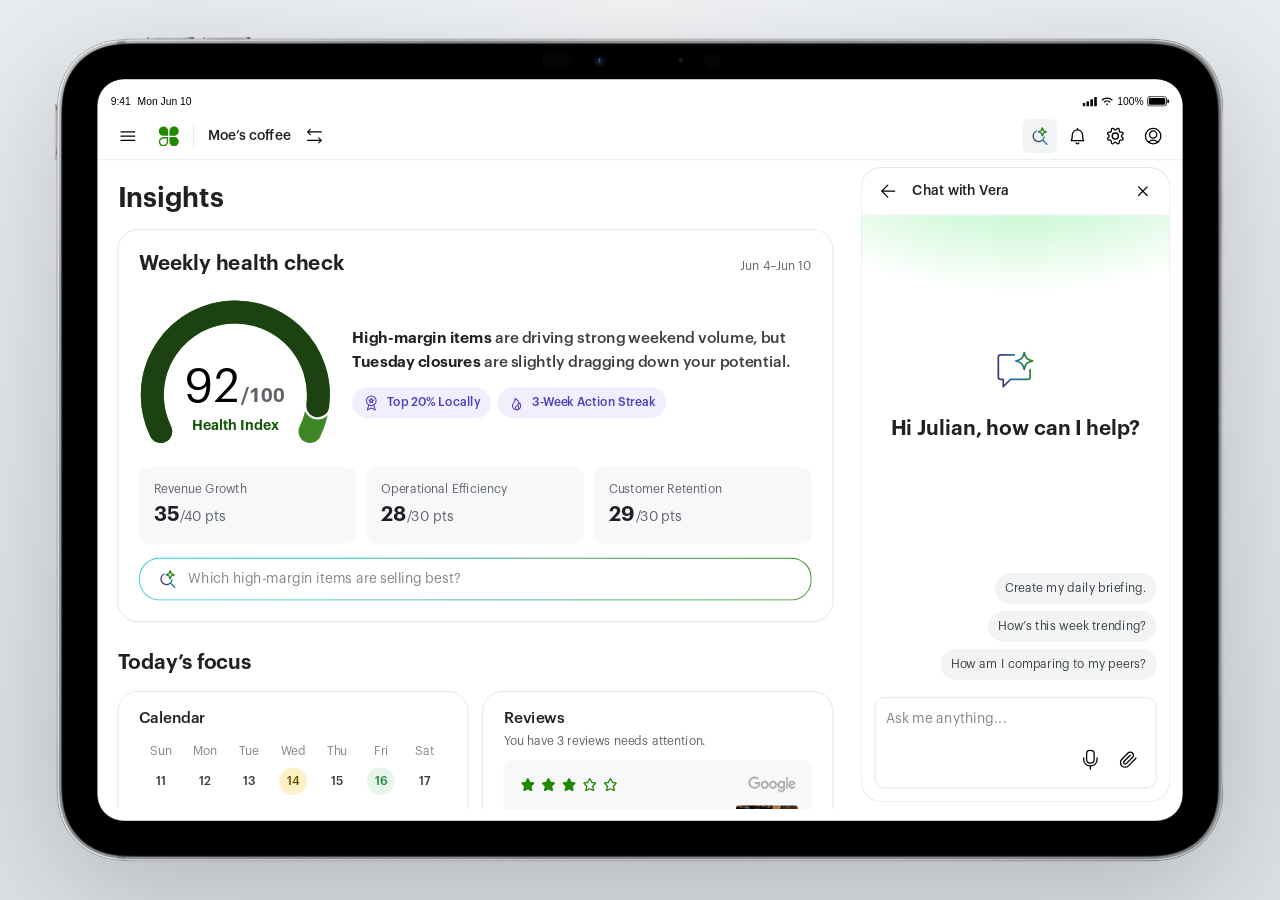
==== commit 5531b5b7: "Variant A low score: recovery plan as the ask box's preset question; drop the in-field button" ====
--- a/insights.html
+++ b/insights.html
@@ -17,7 +17,7 @@
      Bump this token whenever styles.css changes in a way you must see.
      Better: serve with tools/serve.py, which sends `Cache-Control: no-store`
      and makes the whole problem go away. -->
-<link rel="stylesheet" href="styles.css?v=2026-10-05k" />
+<link rel="stylesheet" href="styles.css?v=2026-10-08d" />
 <!-- Highcharts v13, vendored locally so the prototype runs offline -->
 <script src="asset/vendor/highcharts.js"></script>
 </head>
@@ -163,8 +163,7 @@
                     </button>
                   </div>
 
-                  <!-- Only for "custom": the one answer that needs a number,
-                       so the one card that does not auto-advance. -->
+                  <!-- Only for "custom": the one answer that needs a number. -->
                   <div class="ftu-custom" id="ftuCustom" hidden>
                     <span class="ftu-custom-label">June target</span>
                     <div class="ftu-stepper">
@@ -471,15 +470,15 @@
                      picking a prompt) asks Vera, and the free text is
                      matched to the nearest answer (hcRoute).
 
-                     Low score: the recovery action sits inside the pill on
-                     the right, and is the first prompt once it opens. -->
+                     Low score: same component, same shape. The preset
+                     question (placeholder) becomes "Draft a targeted
+                     recovery plan", so sending the empty box drafts it. -->
                 <div class="hc-ask" id="hcAsk">
                   <div class="hc-ask-field">
                     <img src="asset/ui/ai-search.svg" alt="" />
                     <textarea class="hc-ask-input" id="hcAskInput" rows="1"
                               placeholder="Which high-margin items are selling best?"
                               aria-label="Ask Vera about this health check"></textarea>
-                    <button class="hc-ask-action" type="button" id="hcGo" data-ask="hcLowPlan" data-score-only="low">Draft a recovery plan</button>
                     <button class="hc-ask-send" type="button" id="hcAskSend" aria-label="Send to Vera">
                       <svg viewBox="0 0 24 24" aria-hidden="true"><path d="M12 19V5M6 11l6-6 6 6"/></svg>
                     </button>
@@ -488,7 +487,7 @@
                     <li data-score-only="high"><button type="button" class="hc-ask-sug" data-ask="hcTuesday">Estimate lost revenue from Tuesday closures</button></li>
                     <li data-score-only="high"><button type="button" class="hc-ask-sug" data-ask="hcRevenue">How can I improve my revenue growth?</button></li>
                     <li data-score-only="high"><button type="button" class="hc-ask-sug" data-ask="hcRetention">How did customer retention compare to last month?</button></li>
-                    <li data-score-only="low"><button type="button" class="hc-ask-sug is-primary" data-ask="hcLowPlan">Draft a targeted recovery plan</button></li>
+                    <li data-score-only="low"><button type="button" class="hc-ask-sug" data-ask="hcLowOps">Why are my weekend tables turning slower?</button></li>
                     <li data-score-only="low"><button type="button" class="hc-ask-sug" data-ask="hcLowTables">View top fixes for table turnover</button></li>
                     <li data-score-only="low"><button type="button" class="hc-ask-sug" data-ask="hcLowTuesday">Estimate lost revenue from Tuesday closures</button></li>
                   </ul>
@@ -649,27 +648,23 @@
                   <p class="card-note">Jun 4&ndash;Jun 10</p>
                 </div>
 
+                <!-- The lede also carries the handoff: the pain point,
+                     then "To close this gap, what if…", which each card
+                     finishes ("I add a Tuesday happy hour?"), so there is
+                     no separate Vera note or "What if…" header
+                     (renderWiHead). -->
                 <p class="wi-lede" id="wiLede">
                   <b>High-margin weekend sales</b> are accelerating your progress, but
                   <b>Tuesday closures</b> are delaying your $15k buffer by an estimated two weeks.
+                  To close this gap, what if&hellip;
                 </p>
 
                 <div class="wi">
-
-                  <!-- The AI handoff: why these three, from the goal and the
-                       pain point above (renderWiHead). A quiet grey note
-                       with Vera's sparkle, above "What if…" so the
-                       question still reads straight into the cards. -->
-                  <div class="wi-handoff">
-                    <img src="asset/ui/ai.svg" alt="" />
-                    <p id="wiHandoff"></p>
-                  </div>
 
                   <!-- ---- 1. the hypothesis ---- -->
                   <div class="wi-ask">
-                    <p class="wi-prompts-head" id="wiPromptsHead">What if&hellip;</p>
                     <!-- Built by renderWiPrompts() from setup step 2. -->
-                    <div class="wi-prompts" role="group" aria-labelledby="wiPromptsHead" id="wiPrompts"></div>
+                    <div class="wi-prompts" role="group" aria-label="What if…" id="wiPrompts"></div>
                   </div>
 
                   <div class="wi-play">
@@ -686,22 +681,24 @@
                     </div>
 
                     <!-- ---- 3 + 4. the result and the action ----
-                         One grey panel: the label (dashed, it has a
-                         definition) and "How is it calculated?" across
-                         the top; the figure and its goal translation on
-                         the left; the CTA bottom-right. -->
+                         One grey panel: the metric's name with its (?)
+                         on top; the figure and its goal translation on
+                         the left; the CTA on the right, across from the
+                         figure. -->
                     <div class="wi-out">
                       <div class="wi-out-head">
-                        <span class="pg-tip-wrap wi-tip-wrap">
-                          <button type="button" class="wi-result-label" aria-describedby="wiDefTip">Projected weekly net sales</button>
-                          <span class="pg-tip" id="wiDefTip" role="tooltip">The extra sales this change brings in each week, after what it costs to run, compared with leaving things as they are.</span>
-                        </span>
-                        <span class="pg-tip-wrap wi-tip-wrap wi-tip-wrap--end" id="wiHowWrap">
-                          <button type="button" class="wi-how" id="wiHow" aria-describedby="wiBasis" aria-expanded="false">
+                        <!-- One trigger, one tooltip: the label itself
+                             carries the (?), and the tooltip gives the
+                             definition, then the basis for this lever. -->
+                        <span class="pg-tip-wrap wi-tip-wrap" id="wiHowWrap">
+                          <button type="button" class="wi-how" id="wiHow" aria-describedby="wiTip" aria-expanded="false">
+                            Projected weekly net sales
                             <svg viewBox="0 0 20 20" aria-hidden="true"><circle cx="10" cy="10" r="8.25"/><path d="M7.9 7.6a2.2 2.2 0 1 1 3 2.05c-.55.22-.9.7-.9 1.3v.55"/><circle cx="10" cy="14.2" r="0.6" class="wi-how-dot"/></svg>
-                            How is it calculated?
                           </button>
-                          <span class="pg-tip" id="wiBasis" role="tooltip"></span>
+                          <span class="pg-tip wi-tip" id="wiTip" role="tooltip">
+                            <span class="wi-tip-def">The extra sales this change brings in each week, after what it costs to run, compared with leaving things as they are.</span>
+                            <span class="wi-tip-basis" id="wiBasis"></span>
+                          </span>
                         </span>
                       </div>
 
@@ -5253,25 +5250,27 @@
 
   /* --- C. raise top-item prices ---
      The only scenario that can lose money, and the only one whose
-     losses accelerate. Covers fall by a share that is linear at first
-     and quadratic after — the first percent is absorbed, the eighth
-     is noticed — while the margin gained is strictly linear.
-
-       keep(p)  = 1 - A x p - B x p^2
+     losses accelerate. Covers fall roughly linearly through the
+     middle and sharply past it — the first few percent are absorbed,
+     the ninth is noticed — while the margin gained is strictly linear.
+
+       keep(p)  = 1 - A x p + B x p^2 - C x p^3
        net(p)   = COVERS x keep x TICKET x (1 + p/100) x MARGIN
                 - COVERS x TICKET x MARGIN
 
-     Peaks near +4% at about +$140, crosses zero between +7% and +8%,
-     and reaches roughly -$250 at +10%. */
+     Peaks at +5% (the figure the prompt asks about) at about +$140,
+     with +4% and +6% visibly below it after rounding, crosses zero
+     between +8% and +9%, and reaches roughly -$250 at +10%. */
   var WI_PX_COVERS = 620;       // covers a week on the top ten items
   var WI_PX_TICKET = 28;        // average ticket
   var WI_PX_MARGIN = 0.68;      // contribution after food cost
-  var WI_PX_A      = 0.004;     // share of covers lost per % — the linear part
-  var WI_PX_B      = 0.0007;    // and the part that accelerates
+  var WI_PX_A      = 0.00814;   // share of covers lost per % — the linear part
+  var WI_PX_B      = 0.00064;   // softens the middle of the range
+  var WI_PX_C      = 0.0000927; // and the part that accelerates at the top
 
   function wiPricing(p) {
     var base  = WI_PX_COVERS * WI_PX_TICKET * WI_PX_MARGIN;
-    var keep  = 1 - WI_PX_A * p - WI_PX_B * p * p;
+    var keep  = 1 - WI_PX_A * p + WI_PX_B * p * p - WI_PX_C * p * p * p;
     var after = WI_PX_COVERS * keep * WI_PX_TICKET * (1 + p / 100) * WI_PX_MARGIN;
     return after - base;
   }
@@ -5345,6 +5344,13 @@
      slider was left, so switching away and back does not silently
      discard the merchant's answer. So does `locked`. */
   function r5(x) { return Math.round(x / 5) * 5; }
+
+  /* The tooltip's second half: a full sentence that names the figure
+     on the card, so it reads as the answer to "where does +$380 come
+     from?" rather than a fragment. `m` is the figure as shown. */
+  function wiFrom(m, clause) {
+    return 'The ' + m + ' a week is based on ' + clause + '.';
+  }
 
   var WI_SCENARIOS = {
     hours: {
@@ -5357,10 +5363,10 @@
       note: 'You\u2019ll review it first. Approving updates your Clover Online Ordering profile and in-store hours.',
       net: function (v) { return wiModel(v).net; },
       read: function (v) { return 'Close at ' + wiCloseTime(v) + ' PM'; },
-      basis: function (v) {
+      basis: function (v, m) {
         return v === 0
           ? 'Sundays close at 6 PM today. Drag to see what staying open later is worth.'
-          : 'Based on a 15% increase in local foot traffic after 6 PM and your average evening ticket size of $32.';
+          : wiFrom(m, 'about 15% more foot traffic after 6 PM at your $32 average evening ticket, less the cost of staffing the extra hours');
       },
       draft: function (v, shown, hook) {
         var t = wiCloseTime(v), hrs = v + (v === 1 ? ' hour' : ' hours');
@@ -5393,10 +5399,10 @@
         if (v === 0) return 'No happy hour';
         return v + '% off drinks, 4 to 6 PM';
       },
-      basis: function (d) {
+      basis: function (d, m) {
         return d === 0
           ? 'Drag to see what a 4\u20136 PM drinks discount on Tuesdays is worth.'
-          : 'Based on how your Tuesday drink orders respond to a discount, and the 70 regulars who would get it anyway.';
+          : wiFrom(m, 'the extra drink orders the discount brings in on Tuesdays, less what it gives away to your 70 regulars and $40 to promote it');
       },
       draft: function (d, shown, hook) {
         return {
@@ -5427,10 +5433,10 @@
         if (v === 0) return 'No change';
         return '+' + v + '% on your top 10 items';
       },
-      basis: function (p) {
+      basis: function (p, m) {
         return p === 0
           ? 'Drag to see what a price rise on your top 10 items is worth.'
-          : 'Based on 620 weekly orders of your top 10 items at a $28 average ticket, with fewer orders as prices rise.';
+          : wiFrom(m, '620 weekly orders of your top 10 items at a $28 average ticket, less the orders you\u2019d lose as prices rise');
       },
       draft: function (p, shown, hook) {
         var after = (WI_PX_TICKET * (1 + p / 100)).toFixed(2);
@@ -5460,10 +5466,10 @@
       note: 'You\u2019ll review it first. Approving updates your Clover Online Ordering profile and in-store hours.',
       net: wiTuesday,
       read: function (h) { return 'Close at ' + (2 + h) + ' PM'; },
-      basis: function (h) {
+      basis: function (h, m) {
         return h === 0
           ? 'Tuesdays close at 2 PM today. Drag to see what staying open later is worth.'
-          : 'Based on your Tuesday afternoon foot traffic and one barista at $33 an hour, overhead included.';
+          : wiFrom(m, 'your Tuesday afternoon foot traffic, less one barista at $33 an hour with overhead');
       },
       draft: function (h, shown, hook) {
         var t = (2 + h) + ' PM', hrs = h + (h === 1 ? ' hour' : ' hours');
@@ -5493,8 +5499,8 @@
       note: 'You\u2019ll review it first. Approving adds the pairing to your Clover POS and online menu.',
       net: wiPairing,
       read: function (p) { return 'Any pastry for $' + p.toFixed(2) + ' with a weekend latte'; },
-      basis: function () {
-        return 'Based on how often your weekend latte orders already add a pastry, and $1.95 of food cost per pastry.';
+      basis: function (p, m) {
+        return wiFrom(m, 'how often your weekend latte orders already add a pastry, less $1.95 of food cost per pastry');
       },
       draft: function (p, shown, hook) {
         var price = '$' + p.toFixed(2);
@@ -5526,10 +5532,10 @@
         if (n === 0) return 'Nothing featured';
         return n <= 2 ? 'Feature ' + wiFeatureList(n) : 'Feature ' + n + ' items on Saturdays';
       },
-      basis: function (n) {
+      basis: function (n, m) {
         return n === 0
           ? 'Drag to see what featuring your best-margin items on the Saturday menu board is worth.'
-          : 'Based on how your ice latte and avocado toast sell when featured, and the orders each extra feature pulls from the others.';
+          : wiFrom(m, 'how your ice latte and avocado toast sell when featured, less the orders each extra feature pulls from the others');
       },
       draft: function (n, shown, hook) {
         var list = wiFeatureList(n);
@@ -5561,10 +5567,10 @@
         if (n === 0) return 'Thursday lunch as staffed today';
         return 'Drop ' + n + ' Thursday lunch shift' + (n === 1 ? '' : 's');
       },
-      basis: function (n) {
+      basis: function (n, m) {
         return n === 0
           ? 'Thursday lunch runs 7 people today. Drag to see what a leaner lunch is worth.'
-          : 'Based on your Thursday lunch orders per staff hour, and $105 for each 4-hour shift with overhead.';
+          : wiFrom(m, '$105 saved per 4-hour shift with overhead, less the lunch orders that walk out when the line backs up');
       },
       draft: function (n, shown, hook) {
         var s = n + (n === 1 ? ' shift' : ' shifts');
@@ -5598,7 +5604,8 @@
     labor:   ['staff', 'tuesday', 'happy'],
     none:    ['hours', 'happy', 'price']
   };
-  /* Each card finishes the sentence "What if…" above it. */
+  /* Each card finishes the lede's closing "To close this gap, what
+     if…", so they stay in the merchant's voice. */
   var WI_PROMPTS = {
     hours:   'I extend Sunday dinner hours?',
     happy:   'I add a Tuesday happy hour?',
@@ -5652,14 +5659,14 @@
   var WI_TUE_DRAG = 100;
   var WI_HEAD = {
     safety:  { title: 'Your path to a $15k safety net',      goal: '$15k buffer',
-               reach: 'fund your $15k safety net',
+               hit: 'hitting your $15k buffer',
                left: function () { return WI_BUFFER - WI_BUFFER_SAVED; } },
     upgrade: { title: 'Your path to a new espresso machine', goal: 'espresso machine',
-               reach: 'get your new espresso machine' },
+               hit: 'getting your espresso machine' },
     staff:   { title: 'Your path to a fall hire',            goal: 'fall hire',
-               reach: 'make your fall hire' },
+               hit: 'making your fall hire' },
     time:    { title: 'Your path to Mondays off',            goal: 'Mondays off',
-               reach: 'take Mondays off' }
+               hit: 'reaching Mondays off' }
   };
   var WI_WORDS = ['zero', 'one', 'two', 'three', 'four', 'five', 'six',
                   'seven', 'eight', 'nine', 'ten'];
@@ -5667,7 +5674,7 @@
     return wiWeeks(w).replace(/^\d+/, function (n) { return WI_WORDS[+n] || n; });
   }
 
-  /* The goal's arithmetic, shared by the lede, the handoff and Metric B
+  /* The goal's arithmetic, shared by the lede and Metric B
      so the three can never disagree about the gap. */
   function wiGoalLeft() {
     var h = WI_HEAD[FTU_WHY], g = PG_GOALS[FTU_WHY];
@@ -5709,30 +5716,25 @@
   function renderWiHead() {
     var title = document.getElementById('wiTitle');
     var lede  = document.getElementById('wiLede');
-    var hand  = document.getElementById('wiHandoff');
     if (!title || !lede) return;
     var lead = '<b>High-margin weekend sales</b> are accelerating your progress, but ' +
                '<b>Tuesday closures</b> are ';
-    // The AI handoff: the goal and the pain point above become the
-    // reason for the three levers below, in the focus from step 2.
-    var found = 'Vera scanned your data and found 3 ways to unlock profit.';
+    // The handoff rides on the lede: the pain point becomes the reason
+    // for the three levers below, and "what if…" hands over to the
+    // cards, which finish the sentence. The goal is named once, in the
+    // title, not again here.
+    var found = ' To close this gap, what if\u2026';
     var h = WI_HEAD[FTU_WHY];
     if (!h) {
       title.textContent = 'Pacing toward your ' + usd(goalTarget()) + ' June goal';
-      lede.innerHTML = lead + 'costing you about ' +
-        usd(Math.round(WI_TUE_DRAG * 52 / 12 / 10) * 10) + ' a month against it.';
-      if (hand) hand.textContent = 'To close that gap to your ' + usd(goalTarget()) + ' June goal, ' + found;
+      lede.innerHTML = lead + 'costing you ~' +
+        usd(Math.round(WI_TUE_DRAG * 52 / 12 / 10) * 10) + '/month.' + found;
       return;
     }
     var delay = wiTueGap();
     title.textContent = h.title;
     lede.innerHTML = lead + 'delaying your ' + h.goal + ' by an estimated ' +
-                     wiWeeksWords(delay) + '.';
-    if (hand) {
-      hand.textContent = 'To win back ' +
-        (Math.round(delay) === 1 ? 'that week' : 'those ' + wiWeeks(delay)) +
-        ' and ' + h.reach + ' sooner, ' + found;
-    }
+                     wiWeeksWords(delay) + '.' + found;
   }
 
   function wiHook(w) {
@@ -5752,16 +5754,16 @@
       else if (base + w <= 0) t = 'Stalls ' + tl + '.';
       else {
         var diff = left / base - left / (base + w);
-        /* One line, a conclusion rather than a narrative: the figure,
-           then the pain point it answers in brackets. Compared as
-           displayed, so "fully" is never claimed on a shortfall. */
+        /* One short sentence, so it stays two lines at most on a narrow
+           panel: the pain point it answers first, then the time on the
+           goal. Compared as displayed, so a full recovery is never
+           claimed on a shortfall. */
         if (dir === 'up') {
           var dd = wiShownDays(diff), gd = wiShownDays(gap);
-          t = 'Accelerates ' + tl + ' by ' + wiWeeks(diff);
-          sub = '(' + (dd >= gd ? 'fully recovering' : 'recovering part of') + ' your Tuesday deficit).';
+          t = (dd >= gd ? 'Recovers' : 'Recovers part of') + ' your Tuesday deficit, ' +
+              hd.hit + ' ' + wiWeeks(diff) + ' faster.';
         } else {
-          t = 'Delays ' + tl + ' by ' + wiWeeks(-diff);
-          sub = '(on top of your Tuesday deficit).';
+          t = 'Delays ' + tl + ' by ' + wiWeeks(-diff) + ', on top of your Tuesday deficit.';
         }
       }
     } else {
@@ -5981,22 +5983,19 @@
   }
 
   (function wireHealthAsk() {
-    // Low score: approving the plan in Vera latches the card's CTA.
-    var go = document.getElementById('hcGo');
-    if (go) {
-      TURNS.hcLowPlan.promo.onDone = function () {
-        go.disabled = true;
-        go.classList.add('is-done');
-        go.textContent = 'Plan approved';
-      };
-    }
-
     var box   = document.getElementById('hcAsk');
     if (!box) return;
     var input = document.getElementById('hcAskInput');
     var send  = document.getElementById('hcAskSend');
     var field = box.querySelector('.hc-ask-field');
-    if (HC_LOW) input.placeholder = 'Why are my weekend tables turning slower?';
+    // Low score: the preset question is the recovery plan. Once the plan
+    // is approved in Vera it would be a stale offer, so the preset falls
+    // back to the next most useful question.
+    var HC_LOW_AFTER = 'Why are my weekend tables turning slower?';
+    if (HC_LOW) {
+      input.placeholder = 'Draft a targeted recovery plan';
+      TURNS.hcLowPlan.promo.onDone = function () { input.placeholder = HC_LOW_AFTER; };
+    }
 
     function open() { box.classList.add('is-open'); }
     function close() {
@@ -6008,32 +6007,33 @@
       input.style.height = input.scrollHeight + 'px';
     }
 
+    // Ask Vera a prepared answer under the exact words on screen, so the
+    // chat bubble always matches what was typed, preset or tapped.
+    function askAs(id, text) {
+      var base = TURNS[id], turn = {};
+      for (var k in base) if (Object.prototype.hasOwnProperty.call(base, k)) turn[k] = base[k];
+      turn.ask = text;
+      TURNS.hcFree = turn;
+      askVera('hcFree', field);
+    }
+
     function submit() {
       var text = input.value.trim();
-      if (!text && !HC_LOW) {
-        askVera('hcItems', field);
+      if (!text) {
+        // An empty box sends the preset question as itself.
+        if (!HC_LOW) askVera('hcItems', field);
+        else askAs(input.placeholder === HC_LOW_AFTER ? 'hcLowOps' : 'hcLowPlan', input.placeholder);
       } else {
-        // An empty box sends the placeholder question.
-        if (!text) text = input.placeholder;
-        var base = TURNS[hcRoute(text)];
-        var turn = {};
-        for (var k in base) if (Object.prototype.hasOwnProperty.call(base, k)) turn[k] = base[k];
-        turn.ask = text;
-        TURNS.hcFree = turn;
-        askVera('hcFree', field);
+        askAs(hcRoute(text), text);
       }
       input.value = '';
       close();
       input.blur();
     }
 
-    // The recovery action is a button inside the field: focusing or
-    // clicking it must not expand the box.
-    box.addEventListener('focusin', function (e) {
-      if (!e.target.closest('.hc-ask-action')) open();
-    });
+    box.addEventListener('focusin', open);
     field.addEventListener('click', function (e) {
-      if (e.target.closest('.hc-ask-send, .hc-ask-action')) return;
+      if (e.target.closest('.hc-ask-send')) return;
       open();
       input.focus();
     });
@@ -6057,7 +6057,7 @@
       var sug = e.target.closest('[data-ask]');
       if (!sug) return;
       e.stopPropagation();
-      askVera(sug.getAttribute('data-ask'), field);
+      askAs(sug.getAttribute('data-ask'), sug.textContent.trim());
       input.value = '';
       close();
       sug.blur();
@@ -6360,7 +6360,7 @@
     box.classList.toggle('is-down', impact < 0);
     box.classList.toggle('is-flat', impact === 0);
 
-    document.getElementById('wiBasis').textContent = sc.basis(val);
+    document.getElementById('wiBasis').textContent = sc.basis(val, impact === 0 ? '$0' : money);
 
     // Metric B: the same dollars, in the merchant's own terms.
     var hook = wiHook(impact);
@@ -6452,7 +6452,7 @@
      Comparing the ROUNDED values and keeping the EARLIEST step that
      achieves the maximum means the marker always points at the
      cheapest way to get the best shown result (7:30 PM, 15% off,
-     +4%). */
+     +5%). */
   function wiBest(sc) {
     var bestV = sc.min, bestN = -Infinity;
     var n = Math.round((sc.max - sc.min) / sc.step);
@@ -6538,7 +6538,7 @@
           // Room for the Optimal caption when the peak is the top line.
           marginTop: 22,
           marginBottom: 6,
-          height: 170,
+          height: 144,
           animation: false
         },
 
@@ -6858,9 +6858,9 @@
       if (b) wiSelect(b.getAttribute('data-wi'));
     });
 
-    /* "How is this calculated?": hover or keyboard focus shows it (the
-       shared .pg-tip rules); a click pins it open for touch, and a
-       click anywhere else or Esc closes it. */
+    /* The metric's label + (?): hover or keyboard focus shows the
+       tooltip (the shared .pg-tip rules); a click pins it open for
+       touch, and a click anywhere else or Esc closes it. */
     (function () {
       var how = document.getElementById('wiHow'), wrap = document.getElementById('wiHowWrap');
       function set(open) {
@@ -6960,9 +6960,9 @@
 
      Intro modal -> three questions -> ~2.6s calibrating -> the
      dashboard reveals, personalised. Each question is a grid of
-     selectable cards: picking one highlights it and auto-advances,
-     so the whole thing takes seconds. The one exception is the
-     custom $ target, which needs a number and waits for Next.
+     selectable cards: picking one highlights it and enables Next
+     (Finish on step 3), which is the only way forward — the answer
+     can be changed until then. The custom $ target opens a stepper.
 
        1 Target      -> GOAL_GROWTH / GOAL_CUSTOM (B's dotted line;
                         C's hook when no motivation is set)
@@ -7257,14 +7257,12 @@
           }
         );
         document.getElementById('ftuNext').disabled = false;
-        clearTimeout(ftuTimer);
-        if (key === 'target' && val === 'custom') {
-          ftuRenderCustom();
-          document.getElementById('ftuCustom').hidden = false;
-          return;                       // needs a number: waits for Next
+        // Selecting only selects: the answer can still be changed, and
+        // Next / Finish is the one way forward on every step.
+        if (key === 'target') {
+          if (val === 'custom') ftuRenderCustom();
+          document.getElementById('ftuCustom').hidden = val !== 'custom';
         }
-        if (key === 'target') document.getElementById('ftuCustom').hidden = true;
-        ftuTimer = setTimeout(ftuAdvance, 450);
       });
     });
 
--- a/styles.css
+++ b/styles.css
@@ -657,31 +657,6 @@
 }
 .hc-status.is-focus { background: #FBE7BC; color: #6B4A0E; }
 
-/* The recovery action, inside the collapsed ask pill on the right. It
-   folds away when the box opens, where it becomes the first prompt. */
-.hc-ask-action {
-  flex: 0 0 auto;
-  display: inline-flex;
-  align-items: center;
-  height: 32px;
-  margin: -4px -8px -4px 0;
-  padding: 0 var(--sp-4);
-  border: 0;
-  border-radius: 999px;
-  background: #14450B;
-  color: #E6F6DF;
-  font: var(--caption-bold);
-  white-space: nowrap;
-  cursor: pointer;
-  transition: background-color 140ms ease;
-}
-.hc-ask-action:hover { background: #0E3508; }
-.hc-ask-action:focus-visible { outline: 2px solid var(--green); outline-offset: 2px; }
-.hc-ask-action.is-done,
-.hc-ask-action.is-done:hover { background: #D4EDCB; color: var(--green-ink); cursor: default; }
-.hc-ask.is-open .hc-ask-action { display: none; }
-.hc-ask-sug.is-primary { color: var(--green-ink); }
-
 .hc-say {
   min-width: 0;
   display: flex;
@@ -1711,47 +1686,25 @@
 
 /* ---- the card body ----
    No well and no inner panel: every section sits on the card's own white,
-   and the only tinted surfaces are the three things that ARE things — the
-   handoff note, the what-if cards and the result panel. One level of
-   containment instead of three is what lets the hierarchy read. */
+   and the only tinted surfaces are the two things that ARE things — the
+   what-if cards and the result panel. One level of containment instead
+   of three is what lets the hierarchy read. */
 .wi {
   display: flex;
   flex-direction: column;
-  margin-top: var(--sp-6);
-}
-
-/* The AI handoff: a quiet grey note with Vera's sparkle. */
-.wi-handoff {
-  display: flex;
-  align-items: center;
-  gap: var(--sp-4);
-  padding: var(--sp-3) var(--sp-4);
-  border-radius: var(--sp-4);
-  background: #F4F5F5;
-  font: var(--caption);
-  color: var(--ink-2);
-}
-.wi-handoff img {
-  flex: 0 0 auto;
-  width: var(--icon);
-  height: var(--icon);
-  display: block;
-}
-
-.wi-ask  { min-width: 0; margin-top: var(--sp-6); }
-.wi-play { min-width: 0; margin-top: var(--sp-8); }
-
-/* ---- the three what-ifs ---- */
-.wi-prompts-head {
-  font: var(--label);
-  color: var(--ink);
-}
-
+  margin-top: var(--sp-4);
+}
+
+.wi-ask  { min-width: 0; }
+.wi-play { min-width: 0; margin-top: var(--sp-6); }
+
+/* ---- the three what-ifs ----
+   No "What if…" header: the lede ends "To close this gap, what if…"
+   and each card finishes that sentence. */
 .wi-prompts {
   display: grid;
   grid-template-columns: repeat(3, minmax(0, 1fr));
   gap: var(--sp-4);
-  margin-top: var(--sp-3);
 }
 
 .wi-prompt {
@@ -1792,9 +1745,11 @@
 }
 
 /* Height stated here as well as in the chart config: the chart is built
-   lazily on reveal, and reserving the box stops the lever jumping. */
+   lazily on reveal, and reserving the box stops the lever jumping.
+   144, not 170: the peak reads just as well a little flatter, and the
+   26px help keep the CTA above the fold on a laptop. */
 .wi-curve {
-  height: 170px;
+  height: 144px;
   margin-top: var(--sp-2);
 }
 
@@ -1869,40 +1824,37 @@
 }
 
 /* ---- the result and the action ----
-   One grey panel. Top row: the metric's name (dashed: it has a
-   definition) and "How is it calculated?" (the basis). Body: the figure
-   with its goal translation beneath, and the CTA bottom-right. */
+   One grey panel. Top row: the metric's name with its (?), one tooltip
+   for both what it means and how it is worked out.
+   Body: the figure with its goal translation beneath, and the CTA on the
+   right, level with the figure. */
 .wi-out {
-  margin-top: var(--sp-5);
+  margin-top: var(--sp-4);
   padding: var(--sp-4) var(--sp-5) var(--sp-5);
   border-radius: var(--sp-4);
   background: #F7F8F9;
 }
 .wi-out-head {
   display: flex;
-  align-items: center;
+  flex-wrap: wrap;
+  align-items: center;
+  column-gap: var(--sp-3);
+  row-gap: var(--sp-1);
+}
+/* Two columns that never wrap: the figure and its caption take the room
+   that is left and the caption wraps inside it; the CTA keeps its own
+   width. It aligns to the top of the body, and the 48px pill matches the
+   hero's 48px line, so it sits squarely across from the figure. With
+   `flex-wrap` the long caption's max-content width pushed the button onto
+   a line of its own. */
+.wi-out-body {
+  display: flex;
+  align-items: flex-start;
   justify-content: space-between;
-  gap: var(--sp-4);
-}
-.wi-out-body {
-  display: flex;
-  align-items: flex-end;
-  justify-content: space-between;
-  flex-wrap: wrap;
-  gap: var(--sp-4);
+  gap: var(--sp-6);
   margin-top: var(--sp-1);
 }
-.wi-metric { min-width: 0; }
-
-.wi-result-label {
-  padding: 0;
-  font: var(--label);
-  color: var(--ink-2);
-  text-decoration: underline dashed #9AA0A6 1px;
-  text-underline-offset: 6px;
-  cursor: help;
-}
-.wi-result-label:focus-visible { outline: 2px solid var(--green); outline-offset: 2px; border-radius: 4px; }
+.wi-metric { flex: 1 1 auto; min-width: 0; }
 
 .wi-hero {
   font: 400 40px/48px var(--font);
@@ -1916,25 +1868,36 @@
 .wi-hero.is-down { color: var(--down); }
 .wi-hero.is-flat { color: var(--muted); }
 
+/* The metric's name and its (?) are one button with one tooltip: what the
+   figure means, then how this lever's figure is worked out. No dashed
+   underline — the (?) is the only affordance. */
 .wi-tip-wrap { align-self: auto; margin-bottom: 0; display: inline-flex; }
-/* Anchored to the start (or, --end, the end) of their trigger rather than
-   centred, so neither tooltip hangs off the card. */
-.wi-tip-wrap .pg-tip { left: 0; transform: translate(0, 4px); }
+/* Anchored to the start of the trigger rather than centred, so the
+   tooltip never hangs off the card. */
+.wi-tip-wrap .pg-tip { left: 0; width: 320px; transform: translate(0, 4px); }
 .wi-tip-wrap .pg-tip::after { left: 24px; margin-left: -7px; }
-.wi-tip-wrap--end .pg-tip { left: auto; right: 0; }
-.wi-tip-wrap--end .pg-tip::after { left: auto; right: 24px; margin-left: 0; margin-right: -7px; }
 .wi-tip-wrap:hover .pg-tip { transform: translate(0, 0); }
+.wi-tip-def,
+.wi-tip-basis { display: block; }
+.wi-tip-basis {
+  margin-top: var(--sp-2);
+  padding-top: var(--sp-2);
+  border-top: 1px solid rgba(255, 255, 255, 0.16);
+  color: rgba(255, 255, 255, 0.78);
+}
+.wi-tip-basis:empty { display: none; }
 .wi-how {
   display: inline-flex;
   align-items: center;
   gap: 6px;
-  padding: 2px 0;
-  font: var(--caption);
-  color: var(--muted);
+  padding: 0;
+  font: var(--label);
+  color: var(--ink-2);
+  text-align: left;
   cursor: help;
-  transition: color 160ms ease;
-}
-.wi-how:hover, .wi-tip-wrap.is-open .wi-how { color: var(--ink-2); }
+}
+.wi-how svg { color: var(--muted); transition: color 160ms ease; }
+.wi-how:hover svg, .wi-tip-wrap.is-open .wi-how svg { color: var(--ink-2); }
 .wi-how:focus-visible { outline: 2px solid var(--green); outline-offset: 2px; border-radius: 4px; }
 .wi-how svg {
   flex: 0 0 auto;
@@ -1947,7 +1910,6 @@
 }
 .wi-how .wi-how-dot { fill: currentColor; stroke-width: 1.2; }
 .wi-how:focus-visible + .pg-tip,
-.wi-result-label:focus-visible + .pg-tip,
 .wi-tip-wrap.is-open .pg-tip {
   opacity: 1;
   visibility: visible;
@@ -1958,8 +1920,10 @@
 /* Metric B: a caption under the figure, not a strip of its own. */
 .wi-hook {
   margin-top: var(--sp-1);
+  max-width: 52ch;
   font: var(--caption);
   color: var(--muted);
+  text-wrap: pretty;
 }
 .wi-hook.is-down { color: var(--down); }
 .wi-hook-sub { color: inherit; }
@@ -2477,6 +2441,19 @@
 @container main (max-width: 664px) {
   /* ...and the questions give up on three-up too. */
   .wi-prompts { grid-template-columns: minmax(0, 1fr); }
+
+  /* The result panel stacks rather than wraps: label + (?) on top, the
+     figure and its caption, then the CTA full width at the bottom. Side
+     by side at this width the caption ran to three lines and the button
+     floated beside it over trapped white space. The head row already
+     wraps (?) under its own label, never towards the button. */
+  .wi-out-body {
+    flex-direction: column;
+    align-items: stretch;
+    gap: var(--sp-4);
+  }
+  .wi-hook { max-width: none; }
+  .wi-cta .wi-btn { width: 100%; }
 
   .focus-grid,
   .boost-grid { grid-template-columns: minmax(0, 1fr); }
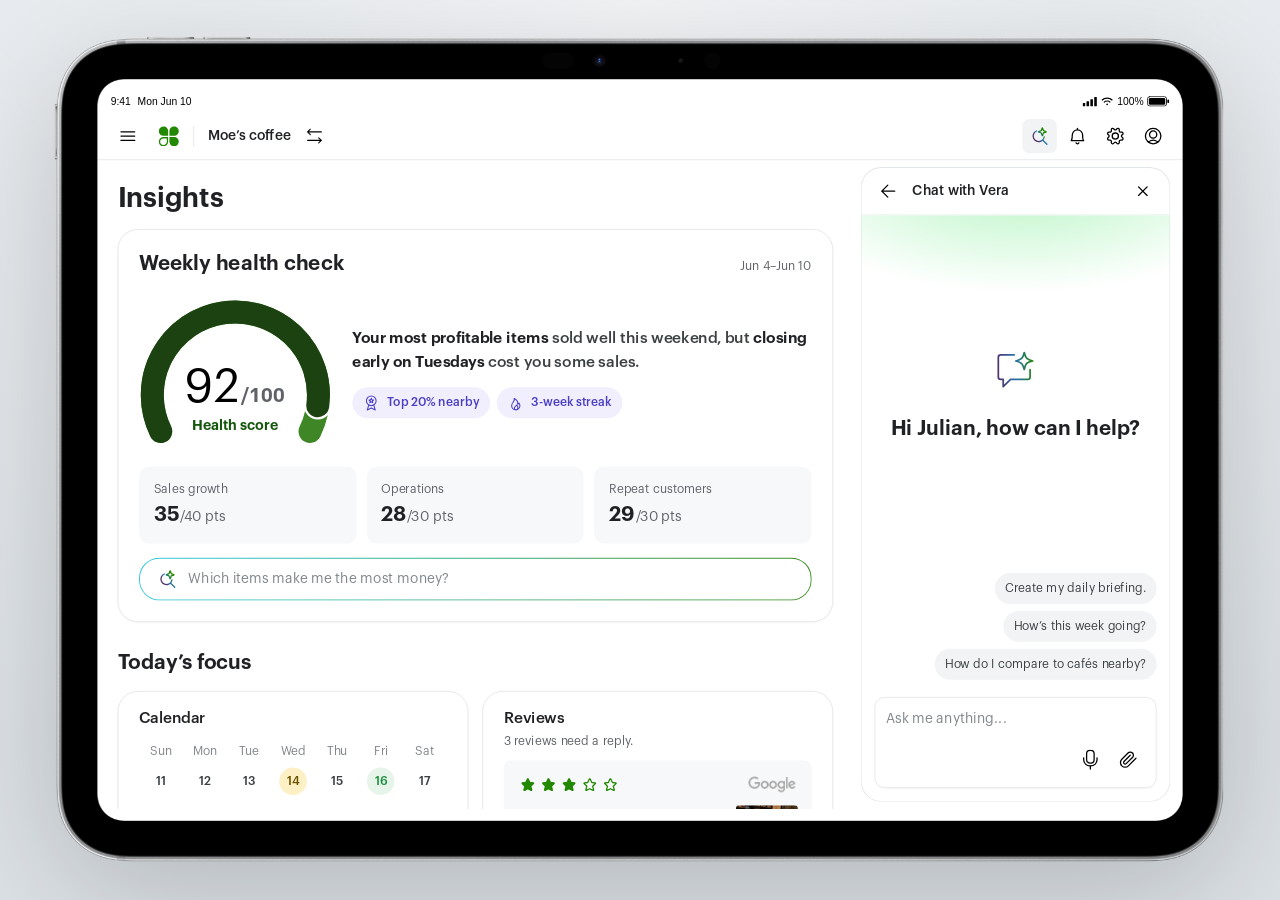
==== commit 04ac8315: "Merchant-language copy pass; Variant B: wider pace swing (+$1,200), behind-state drivers with fixes;" ====
--- a/insights.html
+++ b/insights.html
@@ -94,8 +94,8 @@
                   <div class="ftu-preview-row">
                     <div>
                       <p class="ftu-preview-cap">Net sales</p>
-                      <p class="ftu-preview-num">$450</p>
-                      <p class="ftu-preview-cap">ahead of pace</p>
+                      <p class="ftu-preview-num">$1,200</p>
+                      <p class="ftu-preview-cap">ahead of target</p>
                     </div>
                     <svg class="ftu-preview-chart" viewBox="0 0 150 70">
                       <path d="M2 66 L148 8" style="stroke:#9AA0A6;stroke-width:1.4;stroke-dasharray:3 3"/>
@@ -107,8 +107,8 @@
               </div>
 
               <div class="ftu-intro-body">
-                <h2 class="ftu-intro-title" id="ftuIntroTitle">Vera helps you achieve your goals</h2>
-                <p class="ftu-intro-text">Get daily updates on your business with smart AI insights. Discover top opportunities, monitor results, and pinpoint your next move.</p>
+                <h2 class="ftu-intro-title" id="ftuIntroTitle">Let Vera help you hit your goals</h2>
+                <p class="ftu-intro-text">Set a sales goal. Vera tracks it every day, spots ways to grow, and tells you what to do next.</p>
               </div>
               <div class="ftu-intro-foot">
                 <button class="ftu-btn ftu-btn--outline" type="button" id="ftuSkip">Skip</button>
@@ -126,9 +126,9 @@
             <!-- Each done step carries its answer ("1. Target · $22,050"),
                  so the wizard reads back what it has heard so far. -->
             <ol class="ftu-steps" id="ftuSteps">
-              <li class="ftu-steps-item" data-step="1"><span class="ftu-steps-name">1.&nbsp; Target</span><span class="ftu-steps-ans"></span></li>
+              <li class="ftu-steps-item" data-step="1"><span class="ftu-steps-name">1.&nbsp; Goal</span><span class="ftu-steps-ans"></span></li>
               <li class="ftu-steps-item" data-step="2"><span class="ftu-steps-name">2.&nbsp; Focus</span><span class="ftu-steps-ans"></span></li>
-              <li class="ftu-steps-item" data-step="3"><span class="ftu-steps-name">3.&nbsp; Motivation</span><span class="ftu-steps-ans"></span></li>
+              <li class="ftu-steps-item" data-step="3"><span class="ftu-steps-name">3.&nbsp; Reason</span><span class="ftu-steps-ans"></span></li>
             </ol>
 
             <div class="ftu-wiz-body">
@@ -138,38 +138,38 @@
                 <!-- Vera's line: a chat bubble above the question, streamed in
                      word by word (ftuSay); it answers the PREVIOUS step's choice. -->
                 <div class="ftu-vera"><span class="ftu-vera-av"><img src="asset/ui/ai.svg" alt="" /></span><p class="ftu-vera-say" aria-live="polite"></p></div>
-                <h2 class="ftu-q-title">What does a &ldquo;winning month&rdquo; look like for you?</h2>
+                <h2 class="ftu-q-title">What&rsquo;s your sales goal for June?</h2>
                 <div class="ftu-well">
-                  <div class="ftu-grid" role="radiogroup" aria-label="Monthly target">
+                  <div class="ftu-grid" role="radiogroup" aria-label="Monthly sales goal">
                     <button class="ftu-card" type="button" role="radio" aria-checked="false" data-key="target" data-value="aggressive">
                       <span class="ftu-radio"></span>
-                      <span class="ftu-card-text"><span class="ftu-card-title">Aggressive growth</span><span class="ftu-card-sub">+15% &middot; $24,150</span></span>
+                      <span class="ftu-card-text"><span class="ftu-card-title">Grow fast</span><span class="ftu-card-sub">+20% &middot; $25,200</span></span>
                       <svg class="ftu-card-ico" viewBox="0 0 24 24"><path d="M12 2.5l6.5 7.5h-3.8v6.5H9.3V10H5.5z"/><path d="M9.5 19h5M10.5 21.5h3"/></svg>
                     </button>
                     <button class="ftu-card" type="button" role="radio" aria-checked="false" data-key="target" data-value="steady">
                       <span class="ftu-radio"></span>
-                      <span class="ftu-card-text"><span class="ftu-card-title">Steady growth</span><span class="ftu-card-sub">+5% &middot; $22,050</span></span>
+                      <span class="ftu-card-text"><span class="ftu-card-title">Grow steadily</span><span class="ftu-card-sub">+5% &middot; $22,050</span></span>
                       <svg class="ftu-card-ico" viewBox="0 0 24 24"><path d="M7 14h10l-1.3 7H8.3z"/><path d="M12 14V8.5"/><path d="M12 9.5c0-3.3 2-5.5 6.5-5.5 0 3.3-2 5.5-6.5 5.5z"/><path d="M12 11c0-2.6-1.6-4.6-5.5-4.6 0 2.6 1.6 4.6 5.5 4.6z"/></svg>
                     </button>
                     <button class="ftu-card" type="button" role="radio" aria-checked="false" data-key="target" data-value="maintain">
                       <span class="ftu-radio"></span>
-                      <span class="ftu-card-text"><span class="ftu-card-title">Maintain current volume</span><span class="ftu-card-sub">Hold at $21,000</span></span>
+                      <span class="ftu-card-text"><span class="ftu-card-title">Keep sales steady</span><span class="ftu-card-sub">Stay at $21,000</span></span>
                       <svg class="ftu-card-ico" viewBox="0 0 24 24"><path d="M12 2.5l7.5 3v5.5c0 4.8-3.2 8.4-7.5 10.5-4.3-2.1-7.5-5.7-7.5-10.5V5.5z"/><path d="M8.8 12.2l2.2 2.2 4.3-4.4"/></svg>
                     </button>
                     <button class="ftu-card" type="button" role="radio" aria-checked="false" data-key="target" data-value="custom">
                       <span class="ftu-radio"></span>
-                      <span class="ftu-card-text"><span class="ftu-card-title">Set a custom $ target</span><span class="ftu-card-sub">You know the number</span></span>
+                      <span class="ftu-card-text"><span class="ftu-card-title">Set my own goal</span><span class="ftu-card-sub">Pick an amount</span></span>
                       <svg class="ftu-card-ico" viewBox="0 0 24 24"><rect x="3" y="3" width="18" height="18" rx="2.5"/><path d="M8 6.5v11M12 6.5v11M16 6.5v11"/><circle cx="8" cy="14" r="1.6" style="fill:#fff"/><circle cx="12" cy="9.5" r="1.6" style="fill:#fff"/><circle cx="16" cy="13" r="1.6" style="fill:#fff"/></svg>
                     </button>
                   </div>
 
                   <!-- Only for "custom": the one answer that needs a number. -->
                   <div class="ftu-custom" id="ftuCustom" hidden>
-                    <span class="ftu-custom-label">June target</span>
+                    <span class="ftu-custom-label">June goal</span>
                     <div class="ftu-stepper">
-                      <button class="ftu-step-btn" type="button" id="ftuCustomDown" aria-label="Lower target by $500">&minus;</button>
+                      <button class="ftu-step-btn" type="button" id="ftuCustomDown" aria-label="Lower goal by $500">&minus;</button>
                       <span class="ftu-custom-num" id="ftuCustomNum" aria-live="polite">$24,000</span>
-                      <button class="ftu-step-btn" type="button" id="ftuCustomUp" aria-label="Raise target by $500">+</button>
+                      <button class="ftu-step-btn" type="button" id="ftuCustomUp" aria-label="Raise goal by $500">+</button>
                     </div>
                     <span class="ftu-custom-note" id="ftuCustomNote">14% above your average</span>
                   </div>
@@ -179,27 +179,27 @@
               <!-- Step 2: the focus -->
               <section class="ftu-q" data-step="2" hidden>
                 <div class="ftu-vera"><span class="ftu-vera-av"><img src="asset/ui/ai.svg" alt="" /></span><p class="ftu-vera-say" aria-live="polite"></p></div>
-                <h2 class="ftu-q-title">To hit that target, where should Vera look for opportunities first?</h2>
+                <h2 class="ftu-q-title">Where should Vera look first?</h2>
                 <div class="ftu-well">
                   <div class="ftu-grid" role="radiogroup" aria-label="Focus">
                     <button class="ftu-card" type="button" role="radio" aria-checked="false" data-key="focus" data-value="traffic">
                       <span class="ftu-radio"></span>
-                      <span class="ftu-card-text"><span class="ftu-card-title">Attracting foot traffic</span></span>
+                      <span class="ftu-card-text"><span class="ftu-card-title">Bring in more customers</span></span>
                       <svg class="ftu-card-ico" viewBox="0 0 24 24"><circle cx="13.5" cy="4.2" r="1.9"/><path d="M10 21.5l2.3-6.2-2.6-2.8 1.2-5 3.7 3.2 3.4 1.2"/><path d="M10.9 7.5L7 9.6l-1.2 4"/><path d="M12.3 15.3l3.3 6.2"/></svg>
                     </button>
                     <button class="ftu-card" type="button" role="radio" aria-checked="false" data-key="focus" data-value="basket">
                       <span class="ftu-radio"></span>
-                      <span class="ftu-card-text"><span class="ftu-card-title">Increasing order sizes</span></span>
+                      <span class="ftu-card-text"><span class="ftu-card-title">Get bigger orders</span></span>
                       <svg class="ftu-card-ico" viewBox="0 0 24 24"><path d="M4.5 8h15l-1.2 13H5.7z"/><path d="M8.5 10.5V6.5a3.5 3.5 0 0 1 7 0v4"/></svg>
                     </button>
                     <button class="ftu-card" type="button" role="radio" aria-checked="false" data-key="focus" data-value="margin">
                       <span class="ftu-radio"></span>
-                      <span class="ftu-card-text"><span class="ftu-card-title">Boosting high-margin items</span></span>
+                      <span class="ftu-card-text"><span class="ftu-card-title">Sell more of my most profitable items</span></span>
                       <svg class="ftu-card-ico" viewBox="0 0 24 24"><path d="M6.5 3.5h11l3.5 5.5-9 11.5L3 9z"/><path d="M3 9h18"/><path d="M9.5 3.5L8 9l4 11.5L16 9l-1.5-5.5"/></svg>
                     </button>
                     <button class="ftu-card" type="button" role="radio" aria-checked="false" data-key="focus" data-value="labor">
                       <span class="ftu-radio"></span>
-                      <span class="ftu-card-text"><span class="ftu-card-title">Optimizing labor &amp; slow hours</span></span>
+                      <span class="ftu-card-text"><span class="ftu-card-title">Cut staff costs in slow hours</span></span>
                       <svg class="ftu-card-ico" viewBox="0 0 24 24"><circle cx="12" cy="13.5" r="7.5"/><path d="M12 13.5V9.5M10 2.5h4M12 2.5V6M18.2 7.3l1.5-1.5"/></svg>
                     </button>
                   </div>
@@ -209,27 +209,27 @@
               <!-- Step 3: the motivation -->
               <section class="ftu-q" data-step="3" hidden>
                 <div class="ftu-vera"><span class="ftu-vera-av"><img src="asset/ui/ai.svg" alt="" /></span><p class="ftu-vera-say" aria-live="polite"></p></div>
-                <h2 class="ftu-q-title">When you hit this goal, what is the biggest win for you?</h2>
+                <h2 class="ftu-q-title">What will the extra money go toward?</h2>
                 <div class="ftu-well">
-                  <div class="ftu-grid" role="radiogroup" aria-label="Motivation">
+                  <div class="ftu-grid" role="radiogroup" aria-label="Reason">
                     <button class="ftu-card" type="button" role="radio" aria-checked="false" data-key="why" data-value="safety">
                       <span class="ftu-radio"></span>
-                      <span class="ftu-card-text"><span class="ftu-card-title">Building a cash safety net</span></span>
+                      <span class="ftu-card-text"><span class="ftu-card-title">A cash safety net</span></span>
                       <svg class="ftu-card-ico" viewBox="0 0 24 24"><path d="M3 9l9-5.5L21 9z"/><path d="M5.5 9v8.5M9.8 9v8.5M14.2 9v8.5M18.5 9v8.5M3 20.5h18"/></svg>
                     </button>
                     <button class="ftu-card" type="button" role="radio" aria-checked="false" data-key="why" data-value="upgrade">
                       <span class="ftu-radio"></span>
-                      <span class="ftu-card-text"><span class="ftu-card-title">Upgrading equipment or space</span></span>
+                      <span class="ftu-card-text"><span class="ftu-card-title">New equipment or space</span></span>
                       <svg class="ftu-card-ico" viewBox="0 0 24 24"><path d="M4 9.5h12.5v4.5a5 5 0 0 1-5 5H9a5 5 0 0 1-5-5z"/><path d="M16.5 10.5h1.8a2.4 2.4 0 0 1 0 4.8h-1.8"/><path d="M8 3.5c0 1.6 1 1.6 1 3.2M12 3.5c0 1.6 1 1.6 1 3.2"/></svg>
                     </button>
                     <button class="ftu-card" type="button" role="radio" aria-checked="false" data-key="why" data-value="staff">
                       <span class="ftu-radio"></span>
-                      <span class="ftu-card-text"><span class="ftu-card-title">Rewarding staff or hiring</span></span>
+                      <span class="ftu-card-text"><span class="ftu-card-title">Paying or hiring staff</span></span>
                       <svg class="ftu-card-ico" viewBox="0 0 24 24"><circle cx="9" cy="8" r="3"/><path d="M3.5 20c0-3.5 2.5-6 5.5-6s5.5 2.5 5.5 6"/><circle cx="17" cy="9" r="2.4"/><path d="M16 14.2c2.8.3 4.6 2.6 4.6 5.8"/></svg>
                     </button>
                     <button class="ftu-card" type="button" role="radio" aria-checked="false" data-key="why" data-value="time">
                       <span class="ftu-radio"></span>
-                      <span class="ftu-card-text"><span class="ftu-card-title">Stepping back to reduce hours</span></span>
+                      <span class="ftu-card-text"><span class="ftu-card-title">More time off for me</span></span>
                       <svg class="ftu-card-ico" viewBox="0 0 24 24"><path d="M3 11.5a9 7.5 0 0 1 18 0z"/><path d="M12 4v16.5M8 20.5h8"/><path d="M8 11.5c0-4 1.8-6.8 4-7.5M16 11.5c0-4-1.8-6.8-4-7.5"/></svg>
                     </button>
                   </div>
@@ -242,7 +242,7 @@
                   <span class="ftu-load-ring"></span>
                   <img src="asset/ui/ai.svg" alt="" />
                 </div>
-                <h2 class="ftu-load-title" id="ftuLoadTitle">Calibrating your Pace-to-Goal tracker&hellip;</h2>
+                <h2 class="ftu-load-title" id="ftuLoadTitle">Setting up your goal tracker&hellip;</h2>
                 <div class="ftu-load-bar"><span id="ftuLoadFill"></span></div>
                 <!-- Built by ftuCalibrate: one line per thing Vera is doing
                      with the answers, each spinning, then ticked. -->
@@ -389,15 +389,15 @@
                          Thursday was unusually slow" could not be shared,
                          and should not be. -->
                     <p class="hc-read" data-score-only="high">
-                      <b>High-margin items</b> are driving strong weekend volume, but
-                      <b>Tuesday closures</b> are slightly dragging down your potential.
+                      <b>Your most profitable items</b> sold well this weekend, but
+                      <b>closing early on Tuesdays</b> cost you some sales.
                     </p>
                     <!-- Low-score version (?score=low): the same single
                          sentence, with the dip as money still on the table
                          and its cause named. -->
                     <p class="hc-read" data-score-only="low">
-                      You have an estimated <b>$850</b> in untapped weekly potential, held back by
-                      <b>slower weekend table turns</b> and <b>Tuesday closures</b>.
+                      You could be making about <b>$850</b> more a week. <b>Slower weekend tables</b>
+                      and <b>closing early on Tuesdays</b> are holding you back.
                     </p>
 
                     <!-- The badges, and they are the reason this card is in a
@@ -417,25 +417,25 @@
                       <li class="pg-tip-wrap hc-tip-wrap" data-score-only="high">
                         <button class="hc-badge" type="button" data-ask="peers" aria-describedby="hcRankTip">
                           <img src="asset/ui/badge-rank.svg" alt="" />
-                          <span>Top 20% Locally</span>
+                          <span>Top 20% nearby</span>
                         </button>
-                        <span class="pg-tip" id="hcRankTip" role="tooltip">Your Health Index of 92 ranks 2nd of the 12 caf&eacute;s your size within 2 miles this week, which puts you in the top 20%.</span>
+                        <span class="pg-tip" id="hcRankTip" role="tooltip">Your score of 92 is 2nd out of 12 similar caf&eacute;s within 2 miles this week.</span>
                       </li>
                       <li class="pg-tip-wrap hc-tip-wrap" data-score-only="high">
                         <button class="hc-badge" type="button" data-ask="hcStreak" aria-describedby="hcStreakTip">
                           <img src="asset/ui/badge-streak.svg" alt="" />
-                          <span>3-Week Action Streak</span>
+                          <span>3-week streak</span>
                         </button>
-                        <span class="pg-tip" id="hcStreakTip" role="tooltip">You&rsquo;ve acted on at least one of Vera&rsquo;s suggestions in each of the last 3 weeks. Act on one by Wed Jun 17 to make it 4.</span>
+                        <span class="pg-tip" id="hcStreakTip" role="tooltip">You&rsquo;ve acted on a Vera suggestion every week for 3 weeks. Act on one by Wed Jun 17 to make it 4.</span>
                       </li>
                       <!-- Low score: the peer benchmark, in the same badge
                            style as the high version. -->
                       <li class="pg-tip-wrap hc-tip-wrap" data-score-only="low">
                         <button class="hc-badge" type="button" data-ask="hcLowPeers" aria-describedby="hcPeerTip">
                           <img src="asset/ui/badge-rank.svg" alt="" />
-                          <span>Top 20% Locally</span>
+                          <span>Top 20% nearby</span>
                         </button>
-                        <span class="pg-tip" id="hcPeerTip" role="tooltip">Your Health Index of 82 ranks 2nd of the 12 caf&eacute;s your size within 2 miles this week (peer median 74).</span>
+                        <span class="pg-tip" id="hcPeerTip" role="tooltip">Your score of 82 is 2nd out of 12 similar caf&eacute;s within 2 miles this week. A typical caf&eacute; scores 74.</span>
                       </li>
                     </ul>
                   </div>
@@ -446,7 +446,7 @@
 
                      This is the one place option 1 stops matching option 2's
                      shape, and the content is why. Option 2's rail holds
-                     CONTRIBUTIONS to a single total — +$300, +$250, -$100,
+                     CONTRIBUTIONS to a single total — +$700, +$600, -$100,
                      which sum to the hero and are therefore subordinate to
                      it. These three are not contributions, they are three
                      separate scores of similar size that happen to be added
@@ -477,19 +477,19 @@
                   <div class="hc-ask-field">
                     <img src="asset/ui/ai-search.svg" alt="" />
                     <textarea class="hc-ask-input" id="hcAskInput" rows="1"
-                              placeholder="Which high-margin items are selling best?"
+                              placeholder="Which items make me the most money?"
                               aria-label="Ask Vera about this health check"></textarea>
                     <button class="hc-ask-send" type="button" id="hcAskSend" aria-label="Send to Vera">
                       <svg viewBox="0 0 24 24" aria-hidden="true"><path d="M12 19V5M6 11l6-6 6 6"/></svg>
                     </button>
                   </div>
                   <ul class="hc-ask-sugs" aria-label="Suggested questions">
-                    <li data-score-only="high"><button type="button" class="hc-ask-sug" data-ask="hcTuesday">Estimate lost revenue from Tuesday closures</button></li>
-                    <li data-score-only="high"><button type="button" class="hc-ask-sug" data-ask="hcRevenue">How can I improve my revenue growth?</button></li>
-                    <li data-score-only="high"><button type="button" class="hc-ask-sug" data-ask="hcRetention">How did customer retention compare to last month?</button></li>
-                    <li data-score-only="low"><button type="button" class="hc-ask-sug" data-ask="hcLowOps">Why are my weekend tables turning slower?</button></li>
-                    <li data-score-only="low"><button type="button" class="hc-ask-sug" data-ask="hcLowTables">View top fixes for table turnover</button></li>
-                    <li data-score-only="low"><button type="button" class="hc-ask-sug" data-ask="hcLowTuesday">Estimate lost revenue from Tuesday closures</button></li>
+                    <li data-score-only="high"><button type="button" class="hc-ask-sug" data-ask="hcTuesday">How much does closing early on Tuesdays cost me?</button></li>
+                    <li data-score-only="high"><button type="button" class="hc-ask-sug" data-ask="hcRevenue">How can I grow my sales?</button></li>
+                    <li data-score-only="high"><button type="button" class="hc-ask-sug" data-ask="hcRetention">Are my regulars coming back?</button></li>
+                    <li data-score-only="low"><button type="button" class="hc-ask-sug" data-ask="hcLowOps">Why are weekend tables taking longer?</button></li>
+                    <li data-score-only="low"><button type="button" class="hc-ask-sug" data-ask="hcLowTables">How can I free up tables faster?</button></li>
+                    <li data-score-only="low"><button type="button" class="hc-ask-sug" data-ask="hcLowTuesday">How much does closing early on Tuesdays cost me?</button></li>
                   </ul>
                 </div>
               </section>
@@ -554,12 +554,12 @@
                     <!-- The pacing verdict, with the arithmetic behind it
                          one hover (or focus) away. -->
                     <div class="pg-tip-wrap" id="pgBadgeWrap">
-                      <button type="button" class="pg-badge" id="pgBadge" aria-describedby="pgBadgeTip">Pacing: Excellent</button>
+                      <button type="button" class="pg-badge" id="pgBadge" aria-describedby="pgBadgeTip">Well ahead</button>
                       <span class="pg-tip" id="pgBadgeTip" role="tooltip"></span>
                     </div>
                     <p class="pg-panel-label">Net sales</p>
-                    <p class="pg-hero"><span class="pg-hero-num" id="pgHeroNum">$450</span></p>
-                    <p class="pg-hero-tail" id="pgHeroTail">ahead of pace</p>
+                    <p class="pg-hero"><span class="pg-hero-num" id="pgHeroNum">$1,200</span></p>
+                    <p class="pg-hero-tail" id="pgHeroTail">ahead of target</p>
 
                     <!-- The first clause of the finding options 1 and 3
                          carry in full. This card is about being ahead, so
@@ -568,7 +568,7 @@
                          driver row below, at -$100. Same finding, split
                          along the card's own seam rather than restated. -->
                     <p class="pg-read" id="pgRead">
-                      <b>High-margin items</b> are driving strong weekend volume.
+                      <b>Your most profitable items</b> are selling well on weekends.
                     </p>
                   </div>
                 </div>
@@ -587,33 +587,40 @@
                      Each row asks Vera about itself: data-ask names the
                      turn in TURNS, and the question flies from the row
                      into the chat panel (askVera). -->
-                <p class="gam-group-head">Pace drivers</p>
+                <div id="pgDriversAhead">
+                <p class="gam-group-head">What&rsquo;s moving your sales</p>
                 <ul class="gam-rows">
                   <li>
                     <button class="gam-row" type="button" data-ask="paceEvent">
                       <img class="gam-row-ico" src="asset/ui/calendar.svg" alt="" />
-                      <span class="gam-row-name">Summer event lifted weekend volume</span>
-                      <span class="gam-row-val is-up">+$300</span>
+                      <span class="gam-row-name">Summer market brought more weekend customers</span>
+                      <span class="gam-row-val is-up">+$700</span>
                       <img class="chev" src="asset/ui/chevron-right.svg" alt="" />
                     </button>
                   </li>
                   <li>
                     <button class="gam-row" type="button" data-ask="paceMargin">
                       <img class="gam-row-ico" src="asset/ui/tag.svg" alt="" />
-                      <span class="gam-row-name">High-margin items sold above forecast</span>
-                      <span class="gam-row-val is-up">+$250</span>
+                      <span class="gam-row-name">Profitable items sold more than expected</span>
+                      <span class="gam-row-val is-up">+$600</span>
                       <img class="chev" src="asset/ui/chevron-right.svg" alt="" />
                     </button>
                   </li>
                   <li>
                     <button class="gam-row" type="button" data-ask="paceTuesday">
                       <img class="gam-row-ico" src="asset/ui/clock.svg" alt="" />
-                      <span class="gam-row-name">Tuesday closures held back sales potential</span>
+                      <span class="gam-row-name">Closing early on Tuesdays cost you sales</span>
                       <span class="gam-row-val is-down">&minus;$100</span>
                       <img class="chev" src="asset/ui/chevron-right.svg" alt="" />
                     </button>
                   </li>
                 </ul>
+                </div>
+
+                <!-- Behind: filled by renderPaceDrivers(). Still three
+                     rows: the three weekdays furthest under target,
+                     biggest gap first, each with the fix. -->
+                <div id="pgDriversBehind" hidden></div>
               </section>
 
               <!-- ------------------------ VARIANT C ------------------------
@@ -654,9 +661,9 @@
                      no separate Vera note or "What if…" header
                      (renderWiHead). -->
                 <p class="wi-lede" id="wiLede">
-                  <b>High-margin weekend sales</b> are accelerating your progress, but
-                  <b>Tuesday closures</b> are delaying your $15k buffer by an estimated two weeks.
-                  To close this gap, what if&hellip;
+                  <b>Strong weekend sales</b> are moving you closer, but
+                  <b>closing early on Tuesdays</b> is setting your $15k safety net back about two weeks.
+                  To make that up, what if&hellip;
                 </p>
 
                 <div class="wi">
@@ -672,7 +679,7 @@
                     <p class="wi-key" aria-hidden="true"><span class="wi-key-dot"></span>Net sales</p>
 
                     <div class="chart wi-curve" id="wiCurve" role="img"
-                         aria-label="Projected weekly net sales across the range of this setting."></div>
+                         aria-label="Estimated weekly gain at each setting."></div>
 
                     <div class="wi-slider">
                       <input class="wi-range" id="wiRange" type="range"
@@ -692,11 +699,11 @@
                              definition, then the basis for this lever. -->
                         <span class="pg-tip-wrap wi-tip-wrap" id="wiHowWrap">
                           <button type="button" class="wi-how" id="wiHow" aria-describedby="wiTip" aria-expanded="false">
-                            Projected weekly net sales
+                            Estimated gain per week
                             <svg viewBox="0 0 20 20" aria-hidden="true"><circle cx="10" cy="10" r="8.25"/><path d="M7.9 7.6a2.2 2.2 0 1 1 3 2.05c-.55.22-.9.7-.9 1.3v.55"/><circle cx="10" cy="14.2" r="0.6" class="wi-how-dot"/></svg>
                           </button>
                           <span class="pg-tip wi-tip" id="wiTip" role="tooltip">
-                            <span class="wi-tip-def">The extra sales this change brings in each week, after what it costs to run, compared with leaving things as they are.</span>
+                            <span class="wi-tip-def">What this change could add each week after its costs, compared with changing nothing.</span>
                             <span class="wi-tip-basis" id="wiBasis"></span>
                           </span>
                         </span>
@@ -752,7 +759,7 @@
                   <img class="focus-ico" src="asset/ui/weather-rain.svg" alt="" />
                   <div class="focus-text">
                     <p class="focus-title">Heavy rain expected</p>
-                    <p class="focus-sub">Your patio sales typically drop 22%. 2 actions needed.</p>
+                    <p class="focus-sub">Patio sales usually drop 22%. 2 things to do.</p>
                   </div>
                   <div class="focus-end">
                     <span class="focus-day">Wed</span>
@@ -764,7 +771,7 @@
                   <img class="focus-ico" src="asset/ui/game-day.svg" alt="" />
                   <div class="focus-text">
                     <p class="focus-title">Patriots home game</p>
-                    <p class="focus-sub">Expect a 12% sales bump based on past games. 1 suggestion available.</p>
+                    <p class="focus-sub">Past games brought 12% more sales. 1 idea to try.</p>
                   </div>
                   <div class="focus-end">
                     <span class="focus-day">Fri</span>
@@ -776,7 +783,7 @@
               <!-- Reviews -->
               <section class="card focus-card reveal" style="--d:70ms">
                 <h3 class="card-title card-title--sm">Reviews</h3>
-                <p class="card-sub">You have 3 reviews needs attention.</p>
+                <p class="card-sub">3 reviews need a reply.</p>
 
                 <div class="review">
                   <div class="review-head">
@@ -938,7 +945,7 @@
                 </div>
                 <div class="boost-hero-copy">
                   <h3 class="boost-hero-title">Speed up with a<br />Clover Kiosk</h3>
-                  <p class="boost-hero-text">Less waiting for your customers and more business for you when you use a Clover Kiosk.</p>
+                  <p class="boost-hero-text">Shorter lines for your customers, more sales for you.</p>
                   <span class="btn btn-primary btn-on-dark">Explore devices</span>
                 </div>
               </section>
@@ -947,13 +954,13 @@
                 <section class="card boost-card reveal" data-unlinked>
                   <img class="boost-ico" src="asset/ui/online-ordering.svg" alt="" />
                   <h3 class="boost-card-title">Grow with online ordering</h3>
-                  <p class="boost-card-text">Similar businesses bring in 32% more sales with online ordering. Start reaching more customers today.</p>
+                  <p class="boost-card-text">Similar businesses make 32% more with online ordering.</p>
                 </section>
 
                 <section class="card boost-card reveal" style="--d:70ms" data-unlinked>
                   <img class="boost-ico" src="asset/ui/handmoney.svg" alt="" />
-                  <h3 class="boost-card-title">Saturday has hit a ceiling</h3>
-                  <p class="boost-card-text">Saturday stops growing at 2pm, when the patio fills. Covering it is worth about $1,400 a year.</p>
+                  <h3 class="boost-card-title">Saturday is at capacity</h3>
+                  <p class="boost-card-text">Sales stop growing at 2pm, when the patio fills up. Serving that overflow is worth about $1,400 a year.</p>
                 </section>
 
               </div>
@@ -1007,14 +1014,14 @@
                    the turn engine runs. -->
               <div class="vera-suggestions" id="veraSuggestions">
                 <button class="chip" type="button" style="--d:0ms" data-ask="briefing">Create my daily briefing.</button>
-                <button class="chip" type="button" style="--d:90ms" data-ask="weekAvg">How’s this week trending?</button>
+                <button class="chip" type="button" style="--d:90ms" data-ask="weekAvg">How’s this week going?</button>
                 <!-- Top-selling items is hidden for now. The flow itself is
                      intact (TURNS.topItems); this chip is its only entry
                      point, because chips are wired by data-ask alone. Restore
                      by uncommenting and re-staggering the --d values below.
                 <button class="chip" type="button" style="--d:180ms" data-ask="topItems">Show me my top-selling items.</button>
                 -->
-                <button class="chip" type="button" style="--d:180ms" data-ask="peers">How am I comparing to my peers?</button>
+                <button class="chip" type="button" style="--d:180ms" data-ask="peers">How do I compare to cafés nearby?</button>
               </div>
             </div>
 
@@ -1558,13 +1565,13 @@
         thinkFor(2),
         ['plan',   'Plan the briefing…']
       ],
-      say: 'Here’s your briefing for Moe’s coffee. You are at <strong>$248</strong> so far today, about <strong>5%</strong> ahead of the same point yesterday. One thing from yesterday wants a look.',
+      say: 'Here’s your briefing for Moe’s coffee. You’re at <strong>$248</strong> so far today, about <strong>5%</strong> ahead of this time yesterday. One thing from yesterday needs a look.',
       brief: [
         ['Net sales, today so far',  '$248.40',     'up'],
-        ['Yesterday’s lunch labor',  'Over budget', 'down']
+        ['Yesterday’s lunch staff',  'Over budget', 'down']
       ],
       chips: [
-        { label: 'Break down the labor variance.', to: 'variance'   },
+        { label: 'Why was lunch over budget?',     to: 'variance'   },
         { label: 'What’s driving today’s sales?',    to: 'todaySales' }
       ]
     },
@@ -1593,7 +1600,7 @@
         ['search', 'Search today’s sales by item…'],
         thinkFor(2)
       ],
-      say: 'Drinks. You’re <strong>$11.80</strong> ahead of the same point yesterday and effectively all of it is beverages — food is within a dollar either way. Drip coffee and the ice latte are carrying it between them.',
+      say: 'Drinks. You’re <strong>$11.80</strong> ahead of this time yesterday, and almost all of it is drinks — food is about the same. Drip coffee and ice latte are doing most of the work.',
       metric: {
         label: 'Top items — today so far',
         total: '$178.50',
@@ -1605,35 +1612,35 @@
          because there are only two rows now, and the merchant is already
          standing on one of them. */
       chips: [
-        { label: 'Break down the labor variance.', to: 'variance' }
+        { label: 'Why was lunch over budget?', to: 'variance' }
       ]
     },
 
     variance: {
-      ask: 'Break down the labor variance.',
+      ask: 'Why was lunch over budget?',
       think: [
         ['notes',  'Read yesterday’s schedule…'],
         ['search', 'Search clock-in records…'],
         thinkFor(3)
       ],
-      say: 'Yesterday’s lunch was scheduled for three staff and ran with five. The overlap sat between <strong>11am and 1pm</strong> — about 5.5 hours over schedule. Every other block was within half an hour of plan.',
+      say: 'Yesterday’s lunch was scheduled for 3 staff but had 5. The extra people were on from <strong>11am to 1pm</strong> — about 5.5 extra hours. Every other shift was within half an hour of the schedule.',
       metric: {
-        label: 'Labor hours vs schedule — yesterday',
+        label: 'Staff hours vs schedule — yesterday',
         total: '+5.5 hrs',
-        delta: '<span class="stat-vs">concentrated in the lunch block</span>',
+        delta: '<span class="stat-vs">mostly at lunch</span>',
         chart: 'varianceBarNumbers'
       },
       chips: [
         { label: 'Flag it to my manager.',    to: 'email' },
-        { label: 'Calculate the cost impact.', to: 'cost' }
+        { label: 'What did that cost me?',    to: 'cost' }
       ]
     },
 
     cost: {
-      ask: 'Calculate the cost impact.',
+      ask: 'What did that cost me?',
       think: [
         thinkFor(2),
-        ['plan',  'Plan the cost breakdown…']
+        ['plan',  'Add up the cost…']
       ],
       /* No card. All four AI Chart Card variants contain a chart, so a card
          holding only a figure is not one of them — and a second chart here
@@ -1646,10 +1653,10 @@
          demo 2 runs $610 to $1,150. 148.50 / 5,240 = 2.83%, so the figure
          was always the weekly one wearing the wrong label, and $5,240 is
          the dashboard tile right behind the panel. */
-      say: 'Those 5.5 hours cost about <strong>$148.50</strong> above budget for the shift — roughly 2.8% of a week’s sales. Left to repeat every week, that is close to $7,700 a year.',
+      say: 'Those 5.5 hours cost about <strong>$148.50</strong> more than planned — about 2.8% of a week’s sales. If it happened every week, that’s close to $7,700 a year.',
       chips: [
         { label: 'Flag it to my manager.',      to: 'email'     },
-        { label: 'Is this a recurring pattern?', to: 'recurring' }
+        { label: 'Does this happen often?',      to: 'recurring' }
       ]
     },
 
@@ -1669,12 +1676,12 @@
        mean a signed-variance plot with every value on one side of zero,
        which leaves the tooltip nowhere to sit. */
     recurring: {
-      ask: 'Is this a recurring pattern?',
+      ask: 'Does this happen often?',
       think: [
         ['search', 'Search the last four lunch shifts…'],
         thinkFor(3)
       ],
-      say: 'Three of the last four. The same shift ran over by <strong>$96</strong>, then <strong>$121</strong>, then yesterday’s <strong>$148.50</strong> — one week in four came in on plan. So $7,700 was the worst case; at the four-week run rate it’s nearer <strong>$4,750</strong> a year. What’s worth flagging is that it has grown every time it happened.',
+      say: 'Yes, 3 of the last 4 weeks. The same shift ran over by <strong>$96</strong>, then <strong>$121</strong>, then <strong>$148.50</strong> yesterday. So $7,700 a year is the worst case; at the current rate it’s closer to <strong>$4,750</strong>. The bigger worry: it’s grown each time.',
       chips: [
         { label: 'Flag it to my manager.', to: 'email' }
       ]
@@ -1689,10 +1696,10 @@
     email: {
       ask: 'Flag it to my manager.',
       think: [
-        ['notes', 'Read the variance summary…'],
+        ['notes', 'Review the lunch numbers…'],
         ['edit',  'Draft the note…']
       ],
-      say: 'I’ve drafted an <strong>email</strong> to Dana covering yesterday’s overlap, the extra hours, and the cost. Send it when you’re happy with it.',
+      say: 'I’ve drafted an <strong>email</strong> to Dana about yesterday’s extra lunch staff and what it cost. Send it when you’re ready.',
       /* Structured rather than one string, so the card can lay it out as an
          email: subject as the title, recipient beneath, body in paragraphs. */
       email: {
@@ -1700,17 +1707,17 @@
         /* Short enough to hold one line at 18px in a 302px card. A subject
            that wraps costs 28px and reads like a sentence rather than a
            subject. */
-        subject: 'Yesterday’s lunch overlap',
+        subject: 'Yesterday’s lunch staffing',
         body: [
           'Hi Dana,',
-          'Yesterday’s lunch shift ran two staff over schedule between 11am and 1pm — about 5.5 extra hours, roughly $148 above budget.',
-          'Sales were on plan, so this reads as a scheduling overlap rather than a busier lunch.',
-          'Could we look at the cover before it repeats next week?'
+          'Yesterday’s lunch had two more people on than scheduled from 11am to 1pm — about 5.5 extra hours and $148 over budget.',
+          'Sales were normal, so it wasn’t a busier lunch — just too many people scheduled.',
+          'Can we fix the schedule before next week?'
         ],
         signoff: ['Thanks,', 'Julian']
       },
       chips: [
-        { label: 'Add a note about the schedule template.', to: 'emailNote' }
+        { label: 'Ask Dana to check the lunch schedule.', to: 'emailNote' }
       ]
     },
 
@@ -1724,19 +1731,19 @@
        supersedeDrafts(). It is the record of what was asked for, and
        deleting it would make the conversation lie about its own history. */
     emailNote: {
-      ask: 'Add a note about the schedule template.',
+      ask: 'Ask Dana to check the lunch schedule.',
       think: [
         ['edit', 'Update the draft…']
       ],
-      say: 'Added — and given a deadline, so it doesn’t sit. The closing line now asks Dana to review the lunch schedule template and come back by 5pm today; it’s marked below. Nothing else in the draft moved.',
+      say: 'Done. The last line now asks Dana to check the lunch schedule and reply by 5pm today. It’s marked below; nothing else changed.',
       email: {
         to: 'Dana, General Manager',
-        subject: 'Yesterday’s lunch overlap',
+        subject: 'Yesterday’s lunch staffing',
         body: [
           'Hi Dana,',
-          'Yesterday’s lunch shift ran two staff over schedule between 11am and 1pm — about 5.5 extra hours, roughly $148 above budget.',
-          'Sales were on plan, so this reads as a scheduling overlap rather than a busier lunch.',
-          ['Could you review the lunch schedule template and come back to me by 5pm today?', 'new']
+          'Yesterday’s lunch had two more people on than scheduled from 11am to 1pm — about 5.5 extra hours and $148 over budget.',
+          'Sales were normal, so it wasn’t a busier lunch — just too many people scheduled.',
+          ['Could you check the lunch schedule and get back to me by 5pm today?', 'new']
         ],
         signoff: ['Thanks,', 'Julian']
       }
@@ -1751,7 +1758,7 @@
        anyway. A closing question the merchant has to answer twice is worse
        than one they can simply leave. */
     sent: {
-      say: 'Sent to your manager. Did I solve your issue today?',
+      say: 'Sent to Dana. Anything else I can help with?',
       chips: [
         { label: 'Start a new chat.', to: '@reset' }
       ]
@@ -1763,9 +1770,9 @@
         ['search', 'Search for top items in menus…'],
         thinkFor(2)
       ],
-      say: 'Let’s look at your most popular items. Even your best sellers slowed down a bit, with sales dropping 8% from last week.',
+      say: 'Here are your best sellers. Even they slowed down a bit — sales are down 8% from last week.',
       metric: {
-        label: 'Top 5 items sales this week',
+        label: 'Top 5 items this week',
         total: '$6,426.25',
         delta: '<span class="trend trend-down"><img src="asset/ui/trend-down.svg" alt="" /><b>8%</b></span>' +
                '<span class="stat-vs">vs. last week</span>',
@@ -1804,22 +1811,22 @@
 
     weekAvg: {
       // Must match the opening chip verbatim — see the note on the rail.
-      ask: 'How’s this week trending?',
+      ask: 'How’s this week going?',
       think: [
         ['search', 'Search the last eight weeks of sales…'],
         thinkFor(3),
         ['plan',   'Plan the comparison…']
       ],
-      say: 'Your eight-week average is <strong>$5,040</strong> a week. This week is tracking <strong>$5,240</strong> — about <strong>4% above</strong> that baseline. The lift isn’t spread evenly: almost all of it sits in weekend afternoon trade.',
+      say: 'You usually make about <strong>$5,040</strong> a week. This week you’re on track for <strong>$5,240</strong> — about <strong>4% more</strong>. Almost all of the extra came from weekend afternoons.',
       metric: {
-        label: 'Net sales vs eight-week average',
+        label: 'Net sales vs your 8-week average',
         total: '$5,240',
         delta: '<span class="trend trend-up"><img src="asset/ui/trend-up.svg" alt="" /><b>4%</b></span>' +
-               '<span class="stat-vs">vs. $5,040 baseline</span>',
+               '<span class="stat-vs">vs. $5,040 average</span>',
         chart: 'baseline'
       },
       chips: [
-        { label: 'Which items drove the lift?',   to: 'surgeItems' },
+        { label: 'Which items sold more?',   to: 'surgeItems' },
         { label: 'Compare to the same week last year.', to: 'lastYear' }
       ]
     },
@@ -1830,9 +1837,9 @@
       ask: 'Compare to the same week last year.',
       think: [
         ['search', 'Search the same week last year…'],
-        ['notes',  'Align the trading days…']
+        ['notes',  'Match up the days…']
       ],
-      say: 'Same week last year came in at <strong>$4,680</strong> — you’re up <strong>12%</strong>. Orders are up 12% as well, while your average order size is flat at <strong>$24.50</strong>. This is more visits, not bigger baskets.',
+      say: 'The same week last year made <strong>$4,680</strong> — you’re up <strong>12%</strong>. You had 12% more orders, and the average order stayed at <strong>$24.50</strong>. So more customers came in; they didn’t spend more each.',
       metric: {
         label: 'This week vs same week last year',
         total: '+12%',
@@ -1840,18 +1847,18 @@
         chart: 'yoy'
       },
       chips: [
-        { label: 'Show visits against average order size.', to: 'drivers' },
-        { label: 'Which items drove the lift?',         to: 'surgeItems' }
+        { label: 'Are customers spending more per order?', to: 'drivers' },
+        { label: 'Which items sold more?',         to: 'surgeItems' }
       ]
     },
 
     drivers: {
-      ask: 'Show visits against average order size.',
+      ask: 'Are customers spending more per order?',
       think: [
         thinkFor(2),
-        ['plan', 'Separate volume from order size…']
+        ['plan', 'Compare orders and order size…']
       ],
-      say: 'Volume, not spend — you’re serving more people for about the same each. And the order size has started to soften: it’s <strong>down 1.5%</strong> on the previous period. Holding it steady is where the next gain is.',
+      say: 'No — you’re serving more people, but each spends about the same. Your average order is actually <strong>down 1.5%</strong> from last week. Getting that back up is your next big win.',
       /* The 12% is against last year, carried in from the turn before;
          the 1.5% in the copy is against the previous week. Two baselines
          in one delta line read as one, so only the year-on-year figure
@@ -1865,17 +1872,17 @@
         chart: 'drivers'
       },
       chips: [
-        { label: 'Which items drove the lift?', to: 'surgeItems' }
+        { label: 'Which items sold more?', to: 'surgeItems' }
       ]
     },
 
     surgeItems: {
-      ask: 'Which items drove the lift?',
+      ask: 'Which items sold more?',
       think: [
-        ['search', 'Search item sales by daypart…'],
+        ['search', 'Search item sales by time of day…'],
         thinkFor(2)
       ],
-      say: 'Weekend afternoons are carrying it. <strong>Ice latte</strong> and <strong>Avocado toast</strong> together added about <strong>$180</strong> of this week’s <strong>$200</strong> above baseline — the rest of the menu held flat.',
+      say: 'Weekend afternoons. <strong>Ice latte</strong> and <strong>avocado toast</strong> brought in about <strong>$180</strong> of this week’s extra <strong>$200</strong> — everything else sold about the same.',
       metric: {
         label: 'Top 5 items — weekend afternoons',
         total: '$1,486.50',
@@ -1895,90 +1902,90 @@
        "yesterday" is Tue Jun 9.
        --------------------------------------------------------------- */
     hcRevenue: {
-      ask: 'How can I improve my revenue growth?',
+      ask: 'How can I grow my sales?',
       think: [
-        ['search', 'Break the revenue mark down by day…'],
+        ['search', 'Check sales by day…'],
         thinkFor(2)
       ],
-      say: 'Revenue growth is your lowest mark at <strong>35 of 40</strong>, even though sales were up: <strong>$5,240</strong> this week, about <strong>4% above</strong> your eight-week average. The five points you dropped are Tuesday. Closing at 2pm on Jun 9 left the afternoon’s sales on the table, and growth is scored on every day of the week. Keeping Tuesday open through the afternoon is the quickest way back to full marks.',
+      say: 'Sales growth is your lowest score at <strong>35 of 40</strong>, even though sales were up: <strong>$5,240</strong> this week, about <strong>4% above</strong> your usual. You lost the 5 points on Tuesday — closing at 2pm on Jun 9 missed the afternoon’s sales. Staying open Tuesday afternoons is the quickest fix.',
       metric: {
-        label: 'Net sales vs eight-week average',
+        label: 'Net sales vs your 8-week average',
         total: '$5,240',
         delta: '<span class="trend trend-up"><img src="asset/ui/trend-up.svg" alt="" /><b>4%</b></span>' +
-               '<span class="stat-vs">vs. eight-week average</span>',
+               '<span class="stat-vs">vs. 8-week average</span>',
         chart: 'baseline'
       },
       chips: [
-        { label: 'Estimate lost revenue from Tuesday closures', to: 'hcTuesday' },
-        { label: 'Which high-margin items are selling best?',   to: 'hcItems'   }
+        { label: 'How much does closing early on Tuesdays cost me?', to: 'hcTuesday' },
+        { label: 'Which items make me the most money?',             to: 'hcItems'   }
       ]
     },
 
     hcOps: {
-      ask: 'What’s behind my operational efficiency score?',
+      ask: 'What’s behind my operations score?',
       think: [
-        ['search', 'Compare labor hours with the schedule…'],
+        ['search', 'Compare staff hours with the schedule…'],
         thinkFor(2)
       ],
-      say: 'Operational efficiency is <strong>28 of 30</strong>, and both missing points come from one shift. Lunch on <strong>Tue Jun 9</strong> was scheduled for three staff and ran with five, about <strong>5.5 hours</strong> over plan and roughly <strong>$148.50</strong> above budget. Every other shift this week ran within half an hour of the schedule.',
+      say: 'Operations is <strong>28 of 30</strong>, and both lost points come from one shift. Lunch on <strong>Tue Jun 9</strong> was scheduled for 3 staff but had 5 — about <strong>5.5 extra hours</strong> and <strong>$148.50</strong> over budget. Every other shift this week was on schedule.',
       metric: {
-        label: 'Labor hours vs schedule, Jun 9',
+        label: 'Staff hours vs schedule, Jun 9',
         total: '+5.5 hrs',
         delta: '<span class="trend trend-down"><img src="asset/ui/trend-down.svg" alt="" /><b>$148.50</b></span>' +
-               '<span class="stat-vs">over budget, lunch block</span>',
+               '<span class="stat-vs">over budget at lunch</span>',
         chart: 'varianceBarNumbers'
       },
       chips: [
         { label: 'Flag it to my manager.',      to: 'email'     },
-        { label: 'Is this a recurring pattern?', to: 'recurring' }
+        { label: 'Does this happen often?',      to: 'recurring' }
       ]
     },
 
     hcRetention: {
-      ask: 'How did customer retention compare to last month?',
+      ask: 'Are my regulars coming back?',
       think: [
-        ['search', 'Match this week’s cards to last month’s…'],
+        ['search', 'Compare repeat customers with last month…'],
         thinkFor(2)
       ],
-      say: 'Retention is your strongest mark, <strong>29 of 30</strong>. <strong>64%</strong> of this week’s orders came from returning customers, up from <strong>61%</strong> last month, and regulars are visiting about as often as before. The one point you dropped is <strong>six regulars</strong> who haven’t been back in three weeks.',
+      say: 'Yes — it’s your best score, <strong>29 of 30</strong>. <strong>64%</strong> of this week’s orders came from repeat customers, up from <strong>61%</strong> last month. You lost 1 point because <strong>6 regulars</strong> haven’t been back in 3 weeks.',
       brief: [
-        ['Returning customers, this week', '64%', 'up'],
-        ['Returning customers, May',       '61%'],
-        ['Visits per regular',             '2.3 a week'],
-        ['Regulars not seen in 3 weeks',   '6', 'down']
+        ['Repeat customers, this week', '64%', 'up'],
+        ['Repeat customers, May',       '61%'],
+        ['Visits per regular',          '2.3 a week'],
+        ['Regulars not seen in 3 weeks', '6', 'down']
       ],
       chips: [
-        { label: 'How can I improve my revenue growth?', to: 'hcRevenue' },
-        { label: 'Start a new chat.',                     to: '@reset'    }
+        { label: 'How can I grow my sales?', to: 'hcRevenue' },
+        { label: 'Start a new chat.',        to: '@reset'    }
       ]
     },
 
     hcTuesday: {
-      ask: 'Estimate lost revenue from Tuesday closures',
+      ask: 'How much does closing early on Tuesdays cost me?',
       think: [
         ['search', 'Pull Tuesday sales by hour…'],
         thinkFor(2)
       ],
-      say: 'About <strong>$50</strong> each time. That’s what 2–5pm brings in on a Tuesday you stay open. It has happened twice in June so far, and it comes to roughly <strong>$2,600 a year</strong> if 2pm closes become the habit. Tuesday is already your quietest day, so it’s a small gap, but it’s the only one in an otherwise strong week.',
+      say: 'About <strong>$50</strong> each time — that’s what 2–5pm usually brings in on a Tuesday. You’ve closed early twice in June. If it becomes a habit, that’s about <strong>$2,600 a year</strong>. It’s small, but it’s the only weak spot in a strong week.',
       brief: [
         ['Tue Jun 2 · closed at 2pm',      '$440', 'down'],
         ['Tue Jun 9 · closed at 2pm',      '$460', 'down'],
         ['May Tuesdays · open all day',    '$510 avg'],
-        ['2–5pm on a full Tuesday',        '~$50']
+        ['2–5pm when open',                '~$50']
       ],
       chips: [
-        { label: 'How can I improve my revenue growth?', to: 'hcRevenue' },
-        { label: 'Start a new chat.',                     to: '@reset'    }
+        { label: 'How can I grow my sales?', to: 'hcRevenue' },
+        { label: 'Start a new chat.',        to: '@reset'    }
       ]
     },
 
     hcItems: {
-      ask: 'Which high-margin items are selling best?',
+      ask: 'Which items make me the most money?',
       think: [
-        ['search', 'Rank items by margin and sales…'],
+        ['search', 'Rank items by profit and sales…'],
         thinkFor(2)
       ],
-      say: '<strong>Ice latte</strong> and <strong>Avocado toast</strong>, your two best-margin items, are leading. On weekend afternoons they brought in about <strong>$830</strong> of the <strong>$1,486.50</strong> your top five items made, and those afternoons ran <strong>14% above</strong> a usual weekend.',
+      say: '<strong>Ice latte</strong> and <strong>avocado toast</strong> — your two most profitable items — are leading. On weekend afternoons they made about <strong>$830</strong> of the <strong>$1,486.50</strong> your top 5 items brought in, and those afternoons sold <strong>14% more</strong> than a usual weekend.',
       metric: {
         label: 'Top 5 items, weekend afternoons',
         total: '$1,486.50',
@@ -1987,25 +1994,25 @@
         chart: 'surgeBar'
       },
       chips: [
-        { label: 'Forecast next week.',                         to: 'forecast'  },
-        { label: 'Estimate lost revenue from Tuesday closures', to: 'hcTuesday' }
+        { label: 'Forecast next week.',                              to: 'forecast'  },
+        { label: 'How much does closing early on Tuesdays cost me?', to: 'hcTuesday' }
       ]
     },
 
     hcStreak: {
-      ask: 'How do I keep my action streak going?',
+      ask: 'How do I keep my streak going?',
       think: [
         ['search', 'Look back at the suggestions you acted on…'],
         thinkFor(1)
       ],
-      say: 'You’ve acted on at least one of my suggestions in each of the last <strong>three weeks</strong>. Act on one more by <strong>Wed Jun 17</strong> to make it four. The one worth the most right now is keeping Tuesday open past 2pm.',
+      say: 'You’ve acted on one of my suggestions every week for <strong>3 weeks</strong>. Act on one more by <strong>Wed Jun 17</strong> to make it 4. The best one right now: stay open past 2pm on Tuesdays.',
       brief: [
         ['May 21–27',    'Added a Saturday barista'],
         ['May 28–Jun 3', 'Featured ice latte on the board'],
         ['Jun 4–10',     'Reordered oat milk early']
       ],
       chips: [
-        { label: 'Estimate lost revenue from Tuesday closures', to: 'hcTuesday' }
+        { label: 'How much does closing early on Tuesdays cost me?', to: 'hcTuesday' }
       ]
     },
 
@@ -2018,11 +2025,11 @@
         ['search', 'Read this week’s health check…'],
         thinkFor(1)
       ],
-      say: 'I can answer that best through one of this week’s three marks. Your score is <strong>92 of 100</strong>: revenue growth <strong>35/40</strong>, operational efficiency <strong>28/30</strong> and customer retention <strong>29/30</strong>. Which one should we start with?',
+      say: 'Your score this week is <strong>92 of 100</strong>: sales growth <strong>35/40</strong>, operations <strong>28/30</strong> and repeat customers <strong>29/30</strong>. Which one do you want to look at?',
       chips: [
-        { label: 'How can I improve my revenue growth?',              to: 'hcRevenue'   },
-        { label: 'What’s behind my operational efficiency score?',    to: 'hcOps'       },
-        { label: 'How did customer retention compare to last month?', to: 'hcRetention' }
+        { label: 'How can I grow my sales?',            to: 'hcRevenue'   },
+        { label: 'What’s behind my operations score?', to: 'hcOps'       },
+        { label: 'Are my regulars coming back?',        to: 'hcRetention' }
       ]
     },
 
@@ -2035,18 +2042,18 @@
        focus; revenue growth is on track; retention is strong.
        --------------------------------------------------------------- */
     hcLowPlan: {
-      ask: 'Draft a targeted recovery plan',
+      ask: 'Make a plan to win back $850',
       think: [
-        ['search', 'Rank fixes by how much they recover…'],
+        ['search', 'Rank fixes by how much they add…'],
         ['edit',   'Draft the plan…']
       ],
-      say: 'Here’s a plan for the <strong>$850</strong>. Two fixes, in the order they pay back. A weekend lunch busser and pre-set tables speed up your turns, worth about <strong>$520</strong> a week. Staying open until 8pm on Tuesdays recovers about <strong>$330</strong>. Nothing changes until you approve it.',
+      say: 'Here’s a plan to win back the <strong>$850</strong>, biggest fix first. Adding a busser at weekend lunch and setting tables ahead of time frees up tables faster — about <strong>$520</strong> a week. Staying open until 8pm on Tuesdays adds about <strong>$330</strong>. Nothing changes until you approve it.',
       promo: {
-        name: 'Recovery plan', when: 'Starts Sat Jun 13',
+        name: 'Win-back plan', when: 'Starts Sat Jun 13',
         rows: [
           ['Weekend lunch', '+1 busser, 11am–2pm'],
           ['Tuesdays',      'Open until 8pm', 'was 2pm'],
-          ['Recovers',      'About $850 a week']
+          ['Adds back',     'About $850 a week']
         ],
         action: 'Approve plan', working: 'Applying', latched: 'Plan approved',
         done: 'hcLowPlanDone'
@@ -2054,116 +2061,116 @@
     },
 
     hcLowPlanDone: {
-      say: 'Approved. The busser shift is on Saturday’s schedule, and Tuesday hours run until 8pm from <strong>Jun 16</strong>. I’ll check both against the <strong>$850</strong> next Monday and tell you either way.',
+      say: 'Done. The busser is on Saturday’s schedule, and you’re open until 8pm on Tuesdays from <strong>Jun 16</strong>. Next Monday I’ll tell you how close you got to the <strong>$850</strong>.',
       chips: [
         { label: 'Start a new chat.', to: '@reset' }
       ]
     },
 
     hcLowOps: {
-      ask: 'Why does operational efficiency need focus?',
+      ask: 'Why is my operations score low?',
       think: [
-        ['search', 'Compare table turns with last month…'],
+        ['search', 'Compare table times with last month…'],
         thinkFor(2)
       ],
-      say: 'It’s the one pillar holding your week back: <strong>18 of 30</strong> points, 12 short. Weekend lunch tables are turning in <strong>58 minutes</strong>, up from <strong>46</strong> last month, so you seat about <strong>26 fewer covers</strong> each weekend. Closing at <strong>2pm on Tuesdays</strong> leaves the afternoon and evening unserved. Together that’s about <strong>$850</strong> a week.',
+      say: 'It’s the one area holding you back: <strong>18 of 30</strong>. Weekend lunch guests now take <strong>58 minutes</strong> per table, up from <strong>46</strong> last month, so you seat about <strong>26 fewer guests</strong> each weekend. And closing at <strong>2pm on Tuesdays</strong> misses the afternoon and evening. Together that’s about <strong>$850</strong> a week.',
       brief: [
-        ['Weekend table turn, 11am–2pm', '58 min', 'down'],
-        ['Same window, last month',      '46 min'],
-        ['Covers lost per weekend',      '~26', 'down'],
-        ['Tuesday hours',                'Closed from 2pm', 'down']
+        ['Weekend lunch, time per table', '58 min', 'down'],
+        ['Last month',                    '46 min'],
+        ['Guests missed per weekend',     '~26', 'down'],
+        ['Tuesday hours',                 'Closed from 2pm', 'down']
       ],
       chips: [
-        { label: 'View top fixes for table turnover', to: 'hcLowTables' },
-        { label: 'Draft a targeted recovery plan',    to: 'hcLowPlan'   }
+        { label: 'How can I free up tables faster?', to: 'hcLowTables' },
+        { label: 'Make a plan to win back $850',     to: 'hcLowPlan'   }
       ]
     },
 
     hcLowTables: {
-      ask: 'View top fixes for table turnover',
+      ask: 'How can I free up tables faster?',
       think: [
         ['search', 'Time each step from seating to payment…'],
         thinkFor(2)
       ],
-      say: 'Most of the extra 12 minutes is between courses and at the bill. These three fixes recover about <strong>$520</strong> a week, biggest first.',
+      say: 'Most of the extra 12 minutes is waiting between courses and for the bill. These 3 fixes win back about <strong>$520</strong> a week, biggest first.',
       brief: [
         ['Add a busser, 11am–2pm Sat & Sun', '+$320', 'up'],
-        ['Pre-set tables between seatings',  '+$120', 'up'],
-        ['Card payment at the table',        '+$80',  'up']
+        ['Set tables ahead of time',          '+$120', 'up'],
+        ['Take payment at the table',         '+$80',  'up']
       ],
       chips: [
-        { label: 'Draft a targeted recovery plan',              to: 'hcLowPlan'    },
-        { label: 'Estimate lost revenue from Tuesday closures', to: 'hcLowTuesday' }
+        { label: 'Make a plan to win back $850',                     to: 'hcLowPlan'    },
+        { label: 'How much does closing early on Tuesdays cost me?', to: 'hcLowTuesday' }
       ]
     },
 
     hcLowTuesday: {
-      ask: 'Estimate lost revenue from Tuesday closures',
+      ask: 'How much does closing early on Tuesdays cost me?',
       think: [
         ['search', 'Pull Tuesday sales by hour…'],
         thinkFor(2)
       ],
-      say: 'About <strong>$330</strong> a week. That’s what 2–8pm brought in on your last fully open Tuesday. You’ve closed at 2pm for the last two.',
+      say: 'About <strong>$330</strong> a week — that’s what 2–8pm brought in on your last full Tuesday. You’ve closed at 2pm the last two.',
       brief: [
         ['Tue Jun 2 · closed at 2pm',   '$410', 'down'],
         ['Tue Jun 9 · closed at 2pm',   '$395', 'down'],
         ['Tue May 19 · open until 8pm', '$735'],
-        ['2–8pm on an open Tuesday',    '~$330']
+        ['2–8pm when open',             '~$330']
       ],
       chips: [
-        { label: 'Draft a targeted recovery plan', to: 'hcLowPlan' },
-        { label: 'Start a new chat.',              to: '@reset'    }
+        { label: 'Make a plan to win back $850', to: 'hcLowPlan' },
+        { label: 'Start a new chat.',            to: '@reset'    }
       ]
     },
 
     hcLowPotential: {
       ask: 'Where does the $850 come from?',
       think: [
-        ['search', 'Add up what this week left on the table…'],
+        ['search', 'Add up missed sales this week…'],
         thinkFor(1)
       ],
-      say: 'Two sources, both in operational efficiency. Neither is a demand problem: the customers are there, and the week isn’t serving all of them.',
+      say: 'Two things, both in operations. Customers want to come in — you just aren’t able to serve all of them.',
       brief: [
-        ['Slower weekend table turns', '$520', 'down'],
-        ['Tuesday closures',           '$330', 'down'],
-        ['Untapped weekly potential',  '$850']
+        ['Slower weekend tables',      '$520', 'down'],
+        ['Closing early on Tuesdays',  '$330', 'down'],
+        ['Missed each week',           '$850']
       ],
       chips: [
-        { label: 'Draft a targeted recovery plan',    to: 'hcLowPlan'   },
-        { label: 'View top fixes for table turnover', to: 'hcLowTables' }
+        { label: 'Make a plan to win back $850',     to: 'hcLowPlan'   },
+        { label: 'How can I free up tables faster?', to: 'hcLowTables' }
       ]
     },
 
     hcLowRevenue: {
-      ask: 'How is revenue growth tracking?',
+      ask: 'How are my sales doing?',
       think: [
         ['search', 'Compare this week with your average…'],
         thinkFor(1)
       ],
-      say: 'On track at <strong>36 of 40</strong>. Sales were <strong>$4,980</strong> this week, in line with your eight-week average of <strong>$4,950</strong>. Recovering the <strong>$850</strong> would put the week near <strong>$5,830</strong>.',
+      say: 'On track, <strong>36 of 40</strong>. You made <strong>$4,980</strong> this week, about the same as your usual <strong>$4,950</strong>. Winning back the <strong>$850</strong> would put you near <strong>$5,830</strong>.',
       brief: [
-        ['Net sales, this week',     '$4,980'],
-        ['Eight-week average',       '$4,950'],
-        ['With the $850 recovered',  '~$5,830', 'up']
+        ['Net sales, this week',  '$4,980'],
+        ['8-week average',        '$4,950'],
+        ['With the $850 back',    '~$5,830', 'up']
       ],
       chips: [
-        { label: 'Why does operational efficiency need focus?', to: 'hcLowOps' }
+        { label: 'Why is my operations score low?', to: 'hcLowOps' }
       ]
     },
 
     hcLowRetention: {
-      ask: 'How is customer retention holding up?',
+      ask: 'Are my regulars still coming?',
       think: [
-        ['search', 'Match this week’s cards to last month’s…'],
+        ['search', 'Compare repeat customers with last month…'],
         thinkFor(1)
       ],
-      say: 'Strong at <strong>28 of 30</strong>. <strong>63%</strong> of this week’s orders came from returning customers, up from <strong>61%</strong> last month. Your regulars are still coming. The slower turns are costing you new covers, not loyal ones.',
+      say: 'Yes — <strong>28 of 30</strong>. <strong>63%</strong> of this week’s orders came from repeat customers, up from <strong>61%</strong> last month. Slower tables are costing you new guests, not regulars.',
       brief: [
-        ['Returning customers, this week', '63%', 'up'],
-        ['Returning customers, May',       '61%']
+        ['Repeat customers, this week', '63%', 'up'],
+        ['Repeat customers, May',       '61%']
       ],
       chips: [
-        { label: 'Why does operational efficiency need focus?', to: 'hcLowOps' }
+        { label: 'Why is my operations score low?', to: 'hcLowOps' }
       ]
     },
 
@@ -2173,30 +2180,30 @@
         ['search', 'Read this week’s health check…'],
         thinkFor(1)
       ],
-      say: 'Your Health Index is <strong>82 of 100</strong>. Revenue growth is on track at <strong>36/40</strong> and customer retention is strong at <strong>28/30</strong>. Operational efficiency is at <strong>18/30</strong>, and those 12 missing points are where the <strong>$850</strong> a week is. Where should we start?',
+      say: 'Your health score is <strong>82 of 100</strong>. Sales growth is on track (<strong>36/40</strong>) and repeat customers are strong (<strong>28/30</strong>). Operations is <strong>18/30</strong> — that’s where the <strong>$850</strong> a week is. Where do you want to start?',
       chips: [
-        { label: 'Why does operational efficiency need focus?', to: 'hcLowOps'       },
-        { label: 'Where does the $850 come from?',              to: 'hcLowPotential' },
-        { label: 'Draft a targeted recovery plan',              to: 'hcLowPlan'      }
+        { label: 'Why is my operations score low?', to: 'hcLowOps'       },
+        { label: 'Where does the $850 come from?',  to: 'hcLowPotential' },
+        { label: 'Make a plan to win back $850',    to: 'hcLowPlan'      }
       ]
     },
 
     hcLowPeers: {
-      ask: 'How does my Health Index compare locally?',
+      ask: 'How does my score compare to cafés nearby?',
       think: [
-        ['search', 'Find comparable merchants nearby…'],
+        ['search', 'Find similar cafés nearby…'],
         thinkFor(2)
       ],
-      say: 'You’re <strong>2nd of 12</strong> cafés your size within 2 miles, which puts you in the top 20%, even this week. You lead on revenue growth and retention. Efficiency is the one pillar where the local median is ahead of you, so it’s the fastest way to widen the lead.',
+      say: 'You’re <strong>2nd of 12</strong> similar cafés within 2 miles — top 20%, even this week. You’re ahead on sales growth and repeat customers. Operations is the one area where a typical café nearby beats you, so it’s the fastest way to pull further ahead.',
       brief: [
-        ['Your Health Index',           '82'],
-        ['Local median',                '74'],
-        ['Efficiency, you vs median',   '18 vs 24', 'down'],
-        ['Retention, you vs median',    '28 vs 25', 'up']
+        ['Your score',                    '82'],
+        ['Typical café nearby',           '74'],
+        ['Operations, you vs typical',  '18 vs 24', 'down'],
+        ['Regulars, you vs typical',    '28 vs 25', 'up']
       ],
       chips: [
-        { label: 'View top fixes for table turnover', to: 'hcLowTables' },
-        { label: 'Draft a targeted recovery plan',    to: 'hcLowPlan'   }
+        { label: 'How can I free up tables faster?', to: 'hcLowTables' },
+        { label: 'Make a plan to win back $850',     to: 'hcLowPlan'   }
       ]
     },
 
@@ -2205,15 +2212,15 @@
       think: [
         thinkFor(3),
         ['web',  'Check the weather outlook…'],
-        ['plan', 'Project the week…']
+        ['plan', 'Estimate next week…']
       ],
       /* The range is stated in copy rather than drawn as a band: an
          arearange series lives in highcharts-more, and the whole point of
          the reference package is that every template runs on core alone.
          One shaded band is not worth breaking that. */
-      say: 'If weekend afternoons hold, next week lands near <strong>$5,360</strong> — call it <strong>$5,180 to $5,540</strong>. The swing is weather: <strong>Thursday and Friday</strong> look wet, and a wet day costs about <strong>22%</strong> of patio trade. Every other day is projected ahead of this week.',
+      say: 'If weekend afternoons stay strong, next week should land around <strong>$5,360</strong> (between <strong>$5,180 and $5,540</strong>). The big unknown is weather: rain is expected <strong>Thursday and Friday</strong>, and rain usually cuts patio sales by about <strong>22%</strong>. Every other day looks better than this week.',
       metric: {
-        label: 'Projected net sales — next week',
+        label: 'Expected net sales — next week',
         total: '$5,360',
         delta: '<span class="trend trend-up"><img src="asset/ui/trend-up.svg" alt="" /><b>2.3%</b></span>' +
                '<span class="stat-vs">vs. this week</span>',
@@ -2261,7 +2268,7 @@
     promo: {
       ask: 'Make up for those two days.',
       think: [
-        ['notes', 'Read the item margins…'],
+        ['notes', 'Read the item profits…'],
         ['edit',  'Draft the offer…']
       ],
       /* The answer closes BOTH open threads: the items come from the surge
@@ -2277,7 +2284,7 @@
          the hours the patio is unusable is what moves it. Without that
          sentence the offer looks like a discount that happens to be
          scheduled on a rainy day. */
-      say: 'That <strong>$62</strong> is patio trade. Rain doesn’t stop people wanting coffee — it stops them sitting outside for it, so the trade is there to be moved indoors rather than written off. The bundle is the reason to come in: <strong>Ice latte</strong> and <strong>Avocado toast</strong>, the pair already carrying your weekend lift, at one price across the same <strong>2–5pm</strong> hours the weather takes away. The <strong>$2.25</strong> off holds your margin and wins back most of the $62. Review it and launch when you’re happy.',
+      say: 'Rain will likely cost you about <strong>$62</strong> in patio sales. People still want coffee — they just won’t sit outside — so give them a reason to come in. Here’s a bundle: <strong>ice latte</strong> and <strong>avocado toast</strong>, your weekend best sellers, at one price from <strong>2–5pm</strong> on the rainy days. <strong>$2.25</strong> off still keeps a good profit and should win back most of the $62. Review it and launch when you’re ready.',
       promo: {
         /* "Wet" was the weather word, carried straight down from the
            forecast turn above. It is the wrong word on a menu: a wet
@@ -2302,7 +2309,7 @@
 
     /* Reached from the Launch button, not a chip — hence no `ask`. */
     promoLive: {
-      say: 'Scheduled — it goes live Thursday at 2pm. I’ll track it against your <strong>$5,040</strong> baseline and flag it if it underperforms. Did I solve your issue today?',
+      say: 'Scheduled — it starts Thursday at 2pm. I’ll compare it with your usual <strong>$5,040</strong> week and let you know if it falls short. Anything else?',
       chips: [
         { label: 'Start a new chat.', to: '@reset' }
       ]
@@ -2344,15 +2351,15 @@
        asked to take on trust, and "eleven cafes your size within two
        miles" is one you can argue with. */
     peers: {
-      ask: 'How am I comparing to my peers?',
+      ask: 'How do I compare to cafés nearby?',
       think: [
-        ['search', 'Find comparable merchants nearby…'],
+        ['search', 'Find similar cafés nearby…'],
         thinkFor(3),
-        ['plan',   'Line your week up against theirs…']
+        ['plan',   'Compare your week with theirs…']
       ],
-      say: 'Good news and bad news. You’re selling more than they are — <strong>$5,240</strong> this week against a local median of <strong>$4,720</strong>, so you’re about <strong>11% ahead</strong> of the eleven cafés your size within two miles. But each order is smaller. Yours average <strong>$24.50</strong>; theirs average <strong>$29.80</strong>. So you’re getting more people through the door, and each one is spending less while they’re here.',
+      say: 'Good news and bad news. You’re selling more: <strong>$5,240</strong> this week vs <strong>$4,720</strong> for a typical café your size within 2 miles — about <strong>11% ahead</strong>. But your orders are smaller: <strong>$24.50</strong> on average vs their <strong>$29.80</strong>. More people come in, but each one spends less.',
       metric: {
-        label: 'Average order size vs local median',
+        label: 'Average order vs cafés nearby',
         total: '−$5.30',
         delta: '<span class="trend trend-down"><img src="asset/ui/trend-down.svg" alt="" /><b>17.8%</b></span>' +
                '<span class="stat-vs">$24.50 vs $29.80, 11 cafés within 2 miles</span>',
@@ -2379,7 +2386,7 @@
         ['search', 'Compare what’s in each order…'],
         thinkFor(2)
       ],
-      say: 'Nothing you don’t already sell, which is the good news. The whole <strong>$5.30</strong> is add-ons — what goes in the bag alongside the drink. The biggest piece by far is <strong>food with the drink</strong>, worth <strong>$2.05</strong> an order: they sell a pastry with about two orders in five, and you sell one with about one in ten. The other three are smaller versions of the same thing.',
+      say: 'Nothing you don’t already sell — that’s the good news. The whole <strong>$5.30</strong> gap is add-ons. The biggest is <strong>food with a drink</strong>, worth <strong>$2.05</strong> an order: they sell a pastry with about 2 in 5 orders; you sell one with about 1 in 10. The other three are smaller add-ons.',
       metric: {
         label: 'What makes up the $5.30 gap',
         /* No `total`. Every other metric card in the panel states its
@@ -2388,7 +2395,7 @@
            has it in the middle of the ring. The ring's is the one that
            earns its place, because it is what makes the four slices read
            as parts of a whole rather than four unrelated bars. */
-        delta: '<span class="stat-vs">per order, and every bit of it an add-on</span>',
+        delta: '<span class="stat-vs">per order, all from add-ons</span>',
         chart: 'peerAttach'
       },
       chips: [
@@ -2412,10 +2419,10 @@
     bundle: {
       ask: 'Build me a bundle to close the gap.',
       think: [
-        ['notes', 'Read your item margins…'],
+        ['notes', 'Read your item profits…'],
         ['edit',  'Draft the offer…']
       ],
-      say: 'Here’s the <strong>Morning Pair</strong>: drip coffee and a blueberry muffin for <strong>$7.95</strong>, against <strong>$9.00</strong> if you buy them separately. It goes after the food gap, because that’s the biggest of the four and the only one you can fix at the till. Most of your morning orders are a drink on its own, so that’s exactly who it’s aimed at. I’d expect it to add about <strong>$1.10</strong> to your average order, taking you from $24.50 to <strong>$25.60</strong>. That’s a fifth of the gap, not all of it — the bigger sizes and the second drink need a different fix.',
+      say: 'Here’s the <strong>Morning Pair</strong>: drip coffee and a blueberry muffin for <strong>$7.95</strong> (usually <strong>$9.00</strong>). It goes after food, the biggest part of the gap. Most of your morning orders are just a drink, so it’s aimed at them. It should add about <strong>$1.10</strong> to your average order, from $24.50 to <strong>$25.60</strong>. That’s about a fifth of the gap — larger sizes and second drinks need a different fix.',
       promo: {
         name: 'Morning Pair',
         /* "open until 11am" reads as "we are open until 11am", which is a
@@ -2446,10 +2453,10 @@
        have not been in this week. That distinction is what makes the
        next two turns something other than "also, marketing". */
     bundleLive: {
-      say: 'It’s live on the till. From now on it’ll come up as a suggestion whenever someone orders a drink on its own. That takes care of everyone who walks in — it’s worth telling the ones who haven’t been in lately too.',
+      say: 'It’s live on your register. It’ll pop up as a suggestion whenever someone orders just a drink. That covers walk-ins — it’s worth telling customers who haven’t been in lately, too.',
       chips: [
-        { label: 'Text the regulars who only ever buy a drink.', to: 'bundleSms'    },
-        { label: 'Post it on Instagram, TikTok and Google.',     to: 'bundleSocial' }
+        { label: 'Text regulars who only buy a drink.',       to: 'bundleSms'    },
+        { label: 'Post it on Instagram, TikTok and Google.',  to: 'bundleSocial' }
       ]
     },
 
@@ -2461,12 +2468,12 @@
        would reach people who already buy food, which is a discount
        handed to trade the shop already had. */
     bundleSms: {
-      ask: 'Text the regulars who only ever buy a drink.',
+      ask: 'Text regulars who only buy a drink.',
       think: [
         ['search', 'Search your loyalty list…'],
         ['edit',   'Draft the message…']
       ],
-      say: 'There are <strong>142</strong> people on your loyalty list who bought a drink and nothing else on every single visit for the last 60 days. They’re exactly who this bundle is for. I’ve left out anyone who already buys food — there’s no sense discounting an order you’re getting anyway. Have a read before it goes.',
+      say: '<strong>142</strong> people on your loyalty list bought only a drink on every visit in the last 60 days — exactly who this is for. I left out anyone who already buys food, so you’re not discounting sales you’d get anyway. Have a read before it goes.',
       campaign: {
         channel: 'SMS',
         icon:    'message',
@@ -2475,7 +2482,7 @@
         preview: 'Moe’s: your usual coffee now comes with a warm blueberry muffin for $3.70 more. The Morning Pair, $7.95, every day until 11am. Reply STOP to opt out.',
         rows: [
           ['Sending to', '142 guests'],
-          ['Chosen by',  'Drink-only, last 60 days'],
+          ['Who',        'Drink-only buyers, last 60 days'],
           ['Cost',       '$4.26, at 3¢ a message']
         ],
         action:  'Send to 142 guests',
@@ -2486,7 +2493,7 @@
     },
 
     smsSent: {
-      say: 'Sent. That’s your regulars covered. A post would reach the people who aren’t on your list at all.',
+      say: 'Sent. That covers your regulars. A post would reach people who aren’t on your list.',
       chips: [
         { label: 'Post it on Instagram, TikTok and Google.', to: 'bundleSocial' },
         { label: 'Start a new chat.',                       to: '@reset'       }
@@ -2506,7 +2513,7 @@
         ['edit', 'Draft the post…'],
         ['plan', 'Pick the best time…']
       ],
-      say: 'Drafted for all three, going out <strong>Sunday at 6pm</strong>. Two reasons for that slot: it’s a morning offer, so people want to see it the evening before they’d use it — and Sunday evening is when your posts get the most engagement, by a clear margin on every one of them.',
+      say: 'Drafted for all three, posting <strong>Sunday at 6pm</strong>. It’s a morning offer, so the night before works best — and Sunday evening is when your posts get the most likes and views.',
       social: {
         hero:    'asset/brand/hero-morning-pair.jpg',
         heroAlt: 'A blueberry muffin, one half of it broken open, on a plate beside a mug of black coffee',
@@ -2519,8 +2526,8 @@
         ],
         channels: [
           { icon: 'instagram',  name: 'Instagram',  status: 'Caption drafted'          },
-          { icon: 'tiktok',     name: 'TikTok',     status: 'Short-form hook drafted'  },
-          { icon: 'google-ads', name: 'Google Ads', status: 'Smart local ads prepared' }
+          { icon: 'tiktok',     name: 'TikTok',     status: 'Video caption drafted'  },
+          { icon: 'google-ads', name: 'Google Ads', status: 'Local ads ready'        }
         ],
         edit:    'Edit',
         action:  'Schedule post',
@@ -2535,7 +2542,7 @@
        dashboard behind the panel, so the merchant can hold the panel to
        it without taking anyone's word for where it started. */
     socialScheduled: {
-      say: 'All set. I’ll keep an eye on your average order size — it starts at <strong>$24.50</strong> — and let you know in two weeks whether the bundle is actually moving it. I’ll tell you either way, including if it isn’t. Did I solve your issue today?',
+      say: 'All set. I’ll watch your average order (now <strong>$24.50</strong>) and tell you in two weeks whether the bundle is raising it — even if it isn’t. Anything else?',
       chips: [
         { label: 'Start a new chat.', to: '@reset' }
       ]
@@ -2545,57 +2552,57 @@
        Asked from the card, not from a chip: each driver row carries
        data-ask, and askVera() opens the panel and sends the question.
        The three amounts are the rows' own, and they sum to the card's
-       $450 lead (300 + 250 − 100). Daily figures are PG_DAILY's:
-         • Saturdays Jun 6/13/20 took $1,125 / $1,215 / $1,300; last
-           June's were $1,040 / $1,110 / $1,190 -> +85 +105 +110 = $300
-         • PACE_ITEMS sums to the $250
+       $1,200 lead (700 + 600 − 100). Daily figures are PG_DAILY's:
+         • Saturdays Jun 6/13/20 took $1,250 / $1,345 / $1,445; last
+           June's were $1,040 / $1,110 / $1,190 -> +210 +235 +255 = $700
+         • PACE_ITEMS sums to the $600
          • Tuesdays Jun 2/9 (closed 2pm) took $440 / $460, Jun 16/23
            (open all day) $520 / $530; 2–5pm on the full days was ~$50
        The chips walk between the three, so any row is a way in.      */
     paceEvent: {
-      ask: 'How did the summer event lift my weekends?',
+      ask: 'How did the summer market help my weekends?',
       think: [
         ['search', 'Search your June Saturdays…'],
-        ['notes',  'Line them up against last June…']
+        ['notes',  'Compare them with last June…']
       ],
-      say: 'The <strong>Riverside Summer Market</strong> has run every Saturday since Jun 6, and your Saturdays are up on every one of them — <strong>+$300</strong> against the same Saturdays last June. It’s foot traffic: the gain sits between 9am and 1pm, while the market is open, and order size held steady.',
+      say: 'The <strong>Riverside Summer Market</strong> has run every Saturday since Jun 6, and each of those Saturdays beat last June — <strong>+$700</strong> in total. It’s more customers, not bigger orders: the extra sales come between 9am and 1pm, while the market is open.',
       brief: [
-        ['Sat Jun 6 · $1,125 vs $1,040',  '+$85',  'up'],
-        ['Sat Jun 13 · $1,215 vs $1,110', '+$105', 'up'],
-        ['Sat Jun 20 · $1,300 vs $1,190', '+$110', 'up']
+        ['Sat Jun 6 · $1,250 vs $1,040',  '+$210', 'up'],
+        ['Sat Jun 13 · $1,345 vs $1,110', '+$235', 'up'],
+        ['Sat Jun 20 · $1,445 vs $1,190', '+$255', 'up']
       ],
       chips: [
-        { label: 'Which high-margin items beat forecast?',   to: 'paceMargin'  },
-        { label: 'How much are Tuesday closures costing me?', to: 'paceTuesday' }
+        { label: 'Which profitable items sold more than expected?',  to: 'paceMargin'  },
+        { label: 'How much is closing early on Tuesdays costing me?', to: 'paceTuesday' }
       ]
     },
 
     paceMargin: {
-      ask: 'Which high-margin items beat forecast?',
+      ask: 'Which profitable items sold more than expected?',
       think: [
-        ['search', 'Search item sales against forecast…'],
+        ['search', 'Compare item sales with what I expected…'],
         thinkFor(2)
       ],
-      say: 'Two items carry most of it. <strong>Ice latte</strong> is <strong>$140</strong> over forecast and <strong>Avocado toast</strong> <strong>$80</strong>, with cold brew adding the last $30. All three are among your best margins, so this <strong>$250</strong> is worth more to you than the same amount of drip coffee would be.',
+      say: 'Mostly two items. <strong>Ice latte</strong> sold <strong>$340</strong> more than expected and <strong>avocado toast</strong> <strong>$190</strong>, with cold brew adding $70. All three are among your most profitable, so this <strong>$600</strong> is worth more to you than the same amount of drip coffee.',
       metric: {
-        label: 'Above forecast — Jun 1 to Jun 25',
-        total: '+$250',
-        delta: '<span class="stat-vs">three high-margin items</span>',
+        label: 'More than expected — Jun 1 to 25',
+        total: '+$600',
+        delta: '<span class="stat-vs">three of your most profitable items</span>',
         chart: 'paceItems'
       },
       chips: [
-        { label: 'How much are Tuesday closures costing me?', to: 'paceTuesday' },
-        { label: 'How did the summer event lift my weekends?', to: 'paceEvent'   }
+        { label: 'How much is closing early on Tuesdays costing me?', to: 'paceTuesday' },
+        { label: 'How did the summer market help my weekends?',       to: 'paceEvent'   }
       ]
     },
 
     paceTuesday: {
-      ask: 'How much are Tuesday closures costing me?',
+      ask: 'How much is closing early on Tuesdays costing me?',
       think: [
         ['search', 'Search your June Tuesdays…'],
         thinkFor(2)
       ],
-      say: 'About <strong>$100</strong> so far. You closed at 2pm on <strong>Jun 2</strong> and <strong>Jun 9</strong>. On the two Tuesdays you stayed open, 2–5pm brought in around <strong>$50</strong>, so each early close left that on the table. Tuesday is already your quietest day, so the afternoon is worth keeping open — or giving a reason to come in.',
+      say: 'About <strong>$100</strong> so far. You closed at 2pm on <strong>Jun 2</strong> and <strong>Jun 9</strong>. On the Tuesdays you stayed open, 2–5pm brought in about <strong>$50</strong>, so each early close missed that. Tuesday is already your quietest day — it’s worth staying open, or giving people a reason to come in.',
       brief: [
         ['Tue Jun 2 · closed at 2pm',  '$440', 'down'],
         ['Tue Jun 9 · closed at 2pm',  '$460', 'down'],
@@ -2603,8 +2610,8 @@
         ['Tue Jun 23 · open all day',  '$530']
       ],
       chips: [
-        { label: 'How did the summer event lift my weekends?', to: 'paceEvent' },
-        { label: 'Start a new chat.',                         to: '@reset'    }
+        { label: 'How did the summer market help my weekends?', to: 'paceEvent' },
+        { label: 'Start a new chat.',                           to: '@reset'    }
       ]
     }
   };
@@ -3555,11 +3562,11 @@
   function drawSurgeItems(el) { return drawItemBars(el, SURGE_ITEMS); }
 
   /* Variant B's "High-margin items sold above forecast" row, taken
-     apart. Dollars over forecast, Jun 1-25; sums to the row's $250. */
+     apart. Dollars over forecast, Jun 1-25; sums to the row's $600. */
   var PACE_ITEMS = [
-    { name: 'Ice latte',     y: 140 },
-    { name: 'Avocado toast', y:  80 },
-    { name: 'Cold brew',     y:  30 }
+    { name: 'Ice latte',     y: 340 },
+    { name: 'Avocado toast', y: 190 },
+    { name: 'Cold brew',     y:  70 }
   ];
 
   /* The $5.30 ticket gap, taken apart. Fourth cut of the bar template,
@@ -4749,7 +4756,7 @@
           // under a dashed reference reads as "this is you, that is them".
           { name: 'You', type: 'area', color: LINE_GREEN, zIndex: 1, data: MY_TICKET.slice() },
           {
-            name: 'Local median', type: 'line', color: LINE_GREY,
+            name: 'Cafés nearby', type: 'line', color: LINE_GREY,
             dashStyle: 'ShortDash', zIndex: 2, data: PEER_TICKET.slice()
           }
         ]
@@ -5010,7 +5017,7 @@
      nothing:
 
        option 1   35 + 28 + 29        = 92 / 100   -> "A-"
-       option 2   +300 +250 -100      = +$450 ahead of pace
+       option 2   +700 +600 -100      = +$1,200 ahead of pace
        option 3   the slider is a curve, not a ramp — see WI_CURVE
 
      Only option 3 has any arithmetic worth the name, and only because
@@ -5056,16 +5063,16 @@
        Health Index. Only the pillar causing the drag is tagged (12 of
        the 18 missing points are in efficiency, and it carries the $850);
        the other two show their fraction alone. */
-    { name: 'Revenue Growth',         got: 36, outOf: 40, ask: 'hcLowRevenue'                     },
-    { name: 'Operational Efficiency', got: 18, outOf: 30, ask: 'hcLowOps',       status: 'focus' },
-    { name: 'Customer Retention',     got: 28, outOf: 30, ask: 'hcLowRetention'                   }
+    { name: 'Sales growth',     got: 36, outOf: 40, ask: 'hcLowRevenue'                     },
+    { name: 'Operations',       got: 18, outOf: 30, ask: 'hcLowOps',       status: 'focus' },
+    { name: 'Repeat customers', got: 28, outOf: 30, ask: 'hcLowRetention'                   }
   ] : [
-    { name: 'Revenue Growth',         got: 35, outOf: 40, ask: 'hcRevenue'   },
-    { name: 'Operational Efficiency', got: 28, outOf: 30, ask: 'hcOps'       },
-    { name: 'Customer Retention',     got: 29, outOf: 30, ask: 'hcRetention' }
+    { name: 'Sales growth',     got: 35, outOf: 40, ask: 'hcRevenue'   },
+    { name: 'Operations',       got: 28, outOf: 30, ask: 'hcOps'       },
+    { name: 'Repeat customers', got: 29, outOf: 30, ask: 'hcRetention' }
   ];
   var HC_STATUS = {
-    focus:  'Needs focus'
+    focus:  'Needs attention'
   };
   function hcSum(key) {
     return HC_MARKS.reduce(function (a, m) { return a + m[key]; }, 0);
@@ -5076,7 +5083,7 @@
 
   /* ---- option 2: the pacing tracker ----
      Twenty-five days of a thirty-day June against a straight-line
-     target, finishing $450 clear — the figure in the panel.
+     target, finishing $1,200 clear — the figure in the panel.
 
      Twenty-five, not ten. A ten-day window put both lines' last point
      at the same x, which made the chart a record of what happened and
@@ -5097,27 +5104,33 @@
      the four weeks line up in columns:
 
               W1    W2    W3    W4
-       Mon   520   565   605   605
+       Mon   500   560   610   640
        Tue   440   460   520   530   <- the floor of every week
-       Wed   605   650   690   700
-       Thu   720   780   835   815   <- Jun 25, today
-       Fri  1030  1115  1160
-       Sat  1125  1215  1300   <- the peak of every week
-       Sun   840   900   975
+       Wed   580   650   720   760
+       Thu   690   790   860   940   <- Jun 25, today
+       Fri   980  1110  1210
+       Sat  1250  1345  1445   <- the peak of every week
+       Sun   860   960  1040
        ---- ----- ----- ----- -----
-             5280  5685  6085  2650   = 19,700
-
-     Saturday takes about 2.5x Tuesday every week, and the weekend
-     total climbs 1965 -> 2115 -> 2275, which is the summer event in
+             5300  5875  6405  2870   = 20,450
+
+     Saturday takes about 2.8x Tuesday every week, and the weekend
+     total climbs 2110 -> 2305 -> 2485, which is the summer event in
      the first driver row actually happening rather than being
      asserted beside a smooth line.
 
+     The swing is deliberately wide. With a lead of only $450 the
+     two cumulative lines sat ~4px apart on a $23k axis and read as
+     one line; at these figures the slow start sits visibly under
+     the target and the lead visibly over it.
+
      Against $770/day the running total reads:
 
-       behind all through weeks 1 and 2, worst at -$795 on Thu Jun 4
-       first crosses ahead on Sat Jun 13   +$55
-       peaks after the third weekend        +$880 on Sun Jun 21
-       four slow weekdays give half back -> +$450 on Thu Jun 25
+       slow start, worst at -$870 on Thu Jun 4
+       still -$730 on Wed Jun 10, before the market weekends land
+       first crosses ahead on Sat Jun 13   +$205
+       peaks after the third weekend        +$1,410 on Sun Jun 21
+       four weekdays give a little back  -> +$1,200 on Thu Jun 25
 
      So the line crosses its target more than once, which is what a
      real one does, and all three driver rows are visible in it: the
@@ -5126,15 +5139,19 @@
 
      The target is a 10% growth goal on the 90-day average: $21,000 x
      1.10 = $23,100 over 30 days = $770 a day, so day 25 wants $19,250
-     and $19,700 taken is $450 ahead — arrived at rather than typed. */
+     and $20,450 taken is $1,200 ahead — arrived at rather than typed.
+
+     Grow fast (+20%, $25,200) wants $21,000 by day 25, so the same
+     month reads $550 BEHIND there — the behind state is real data,
+     not a separate script. */
   var BASELINE  = 21000;        // trailing 90-day average month
   var PG_DAYS   = 25;           // today is Jun 25
   var PG_MONTH  = 30;
   var PG_DAILY  = [
-    520, 440, 605, 720, 1030, 1125, 840,   // Jun 1-7
-    565, 460, 650, 780, 1115, 1215, 900,   // Jun 8-14
-    605, 520, 690, 835, 1160, 1300, 975,   // Jun 15-21
-    605, 530, 700, 815                     // Jun 22-25
+    500, 440, 580, 690,  980, 1250,  860,  // Jun 1-7
+    560, 460, 650, 790, 1110, 1345,  960,  // Jun 8-14
+    610, 520, 720, 860, 1210, 1445, 1040,  // Jun 15-21
+    640, 530, 760, 940                     // Jun 22-25
   ];
   /* Derived, not typed out 30 times. Jun 1 2026 is a Monday, so the
      index maps straight onto the week — and the two days that carry
@@ -5145,7 +5162,7 @@
   var PG_ACTUAL = (function () {
     var out = [], run = 0;
     for (var i = 0; i < PG_DAILY.length; i++) { run += PG_DAILY[i]; out.push(run); }
-    return out;                 // 520, 960, 1565, ... 19700
+    return out;                 // 500, 940, 1520, ... 20450
   })();
 
   var GOAL_GROWTH = 10;         // percent over BASELINE
@@ -5349,7 +5366,7 @@
      on the card, so it reads as the answer to "where does +$380 come
      from?" rather than a fragment. `m` is the figure as shown. */
   function wiFrom(m, clause) {
-    return 'The ' + m + ' a week is based on ' + clause + '.';
+    return 'Based on ' + clause + '.';
   }
 
   var WI_SCENARIOS = {
@@ -5360,29 +5377,29 @@
       aria: 'Sunday closing time',
       applied: 'Applied from Sun Jun 15',
       cta: 'Draft new hours with Vera',
-      note: 'You\u2019ll review it first. Approving updates your Clover Online Ordering profile and in-store hours.',
+      note: 'You\u2019ll review it first. Approving updates your in-store and online hours.',
       net: function (v) { return wiModel(v).net; },
       read: function (v) { return 'Close at ' + wiCloseTime(v) + ' PM'; },
       basis: function (v, m) {
         return v === 0
           ? 'Sundays close at 6 PM today. Drag to see what staying open later is worth.'
-          : wiFrom(m, 'about 15% more foot traffic after 6 PM at your $32 average evening ticket, less the cost of staffing the extra hours');
+          : wiFrom(m, 'about 15% more customers after 6 PM spending $32 on average, minus the cost of staff for the extra hours');
       },
       draft: function (v, shown, hook) {
         var t = wiCloseTime(v), hrs = v + (v === 1 ? ' hour' : ' hours');
         return {
           ask: 'Draft new Sunday hours, closing at ' + t + ' PM.',
           reading: 'Read your Sunday schedule\u2026',
-          say: 'Here\u2019s the draft. Closing at <strong>' + t + ' PM</strong> on Sundays projects <strong>' +
-               signedMoney(shown) + '</strong> a week, which ' + hook + ' It needs one more person on the close for ' +
+          say: 'Here\u2019s the draft. Closing at <strong>' + t + ' PM</strong> on Sundays could add <strong>' +
+               usd(shown) + '</strong> a week, which ' + hook + ' It needs one more person on the close for ' +
                hrs + '. Nothing changes until you approve it.',
           promo: {
             name: 'Sunday hours', when: 'Starts Sun Jun 15',
             rows: [['Closes', t + ' PM', 'was 6 PM'], ['Staffing', '+1 on the close, ' + hrs],
-                   ['Projected', signedMoney(shown) + ' a week']],
+                   ['Estimated gain', signedMoney(shown) + ' a week']],
             action: 'Update my hours', working: 'Updating', latched: 'Hours updated'
           },
-          done: 'Done. From Sun Jun 15 you close at <strong>' + t + ' PM</strong> on Sundays, in store and on Clover Online Ordering. I\u2019ll compare the first Sunday against the projected <strong>' + signedMoney(shown) + '</strong> and tell you either way.'
+          done: 'Done. From Sun Jun 15 you close at <strong>' + t + ' PM</strong> on Sundays, in store and online. After the first Sunday I\u2019ll tell you how it compares with the <strong>' + usd(shown) + '</strong> estimate.'
         };
       }
     },
@@ -5402,21 +5419,21 @@
       basis: function (d, m) {
         return d === 0
           ? 'Drag to see what a 4\u20136 PM drinks discount on Tuesdays is worth.'
-          : wiFrom(m, 'the extra drink orders the discount brings in on Tuesdays, less what it gives away to your 70 regulars and $40 to promote it');
+          : wiFrom(m, 'the extra drinks it sells on Tuesdays, minus the discount your 70 regulars would get anyway and $40 to promote it');
       },
       draft: function (d, shown, hook) {
         return {
           ask: 'Draft a Tuesday happy hour at ' + d + '% off drinks.',
           reading: 'Read your Tuesday drink sales\u2026',
-          say: 'Here\u2019s the draft. <strong>' + d + '% off drinks</strong>, Tuesdays 4\u20136 PM, projects <strong>' +
-               signedMoney(shown) + '</strong> a week, which ' + hook + ' Promoting it costs about $40 a week. Nothing changes until you approve it.',
+          say: 'Here\u2019s the draft. <strong>' + d + '% off drinks</strong>, Tuesdays 4\u20136 PM, could add <strong>' +
+               usd(shown) + '</strong> a week, which ' + hook + ' Promoting it costs about $40 a week. Nothing changes until you approve it.',
           promo: {
             name: 'Tuesday happy hour', when: 'Tuesdays 4\u20136 PM, from Jun 17',
             rows: [['Offer', d + '% off all drinks'], ['Promotion', '$40 a week'],
-                   ['Projected', signedMoney(shown) + ' a week']],
+                   ['Estimated gain', signedMoney(shown) + ' a week']],
             action: 'Schedule happy hour', working: 'Scheduling', latched: 'Scheduled'
           },
-          done: 'Scheduled. The discount turns on at 4 PM on Tue Jun 17 and off at 6. I\u2019ll compare the first Tuesday against the projected <strong>' + signedMoney(shown) + '</strong> and tell you either way.'
+          done: 'Scheduled. The discount runs 4\u20136 PM starting Tue Jun 17. After the first Tuesday I\u2019ll tell you how it compares with the <strong>' + usd(shown) + '</strong> estimate.'
         };
       }
     },
@@ -5427,7 +5444,7 @@
       aria: 'Price rise on top items, percent',
       applied: 'Applied from Mon Jun 16',
       cta: 'Draft new prices with Vera',
-      note: 'You\u2019ll review it first. Approving updates prices on your POS and Clover Online Ordering profile.',
+      note: 'You\u2019ll review it first. Approving updates prices in store and online.',
       net: wiPricing,
       read: function (v) {
         if (v === 0) return 'No change';
@@ -5436,23 +5453,23 @@
       basis: function (p, m) {
         return p === 0
           ? 'Drag to see what a price rise on your top 10 items is worth.'
-          : wiFrom(m, '620 weekly orders of your top 10 items at a $28 average ticket, less the orders you\u2019d lose as prices rise');
+          : wiFrom(m, '620 weekly orders of your top 10 items at $28 on average, minus the customers you\u2019d lose as prices go up');
       },
       draft: function (p, shown, hook) {
         var after = (WI_PX_TICKET * (1 + p / 100)).toFixed(2);
         return {
           ask: 'Draft a ' + p + '% price rise on my top 10 items.',
           reading: 'Read your top-item prices\u2026',
-          say: 'Here\u2019s the draft. <strong>+' + p + '%</strong> on your top 10 items projects <strong>' +
-               signedMoney(shown) + '</strong> a week, which ' + hook + ' Your average ticket on those items goes from $28.00 to $' +
+          say: 'Here\u2019s the draft. <strong>+' + p + '%</strong> on your top 10 items could add <strong>' +
+               usd(shown) + '</strong> a week, which ' + hook + ' The average order on those items goes from $28.00 to $' +
                after + '. Nothing changes until you approve it.',
           promo: {
             name: 'Top-item prices', when: 'From Mon Jun 16',
-            rows: [['Change', '+' + p + '% on your top 10 items'], ['Average ticket', '$' + after, 'was $28.00'],
-                   ['Projected', signedMoney(shown) + ' a week']],
+            rows: [['Change', '+' + p + '% on your top 10 items'], ['Average order', '$' + after, 'was $28.00'],
+                   ['Estimated gain', signedMoney(shown) + ' a week']],
             action: 'Update prices', working: 'Updating', latched: 'Prices updated'
           },
-          done: 'Updated. The new prices go live on your POS and Clover Online Ordering on Mon Jun 16. I\u2019ll watch whether orders on those items hold up and tell you either way.'
+          done: 'Updated. The new prices go live in store and online on Mon Jun 16. I\u2019ll watch whether orders on those items hold up and let you know.'
         };
       }
     },
@@ -5463,59 +5480,59 @@
       aria: 'Tuesday closing time',
       applied: 'Applied from Tue Jun 17',
       cta: 'Draft Tuesday hours with Vera',
-      note: 'You\u2019ll review it first. Approving updates your Clover Online Ordering profile and in-store hours.',
+      note: 'You\u2019ll review it first. Approving updates your in-store and online hours.',
       net: wiTuesday,
       read: function (h) { return 'Close at ' + (2 + h) + ' PM'; },
       basis: function (h, m) {
         return h === 0
           ? 'Tuesdays close at 2 PM today. Drag to see what staying open later is worth.'
-          : wiFrom(m, 'your Tuesday afternoon foot traffic, less one barista at $33 an hour with overhead');
+          : wiFrom(m, 'your usual Tuesday afternoon customers, minus one barista at $33 an hour');
       },
       draft: function (h, shown, hook) {
         var t = (2 + h) + ' PM', hrs = h + (h === 1 ? ' hour' : ' hours');
         return {
           ask: 'Draft new Tuesday hours, closing at ' + t + '.',
           reading: 'Read your Tuesday schedule\u2026',
-          say: 'Here\u2019s the draft. Closing at <strong>' + t + '</strong> on Tuesdays projects <strong>' +
-               signedMoney(shown) + '</strong> a week, which ' + hook + ' It needs one barista for ' + hrs +
+          say: 'Here\u2019s the draft. Closing at <strong>' + t + '</strong> on Tuesdays could add <strong>' +
+               usd(shown) + '</strong> a week, which ' + hook + ' It needs one barista for ' + hrs +
                ' more. Nothing changes until you approve it.',
           promo: {
             name: 'Tuesday hours', when: 'Starts Tue Jun 17',
             rows: [['Closes', t, 'was 2 PM'], ['Staffing', '1 barista, +' + hrs],
-                   ['Projected', signedMoney(shown) + ' a week']],
+                   ['Estimated gain', signedMoney(shown) + ' a week']],
             action: 'Update my hours', working: 'Updating', latched: 'Hours updated'
           },
-          done: 'Done. From Tue Jun 17 you close at <strong>' + t + '</strong> on Tuesdays, in store and on Clover Online Ordering. I\u2019ll compare the first Tuesday against the projected <strong>' + signedMoney(shown) + '</strong> and tell you either way.'
+          done: 'Done. From Tue Jun 17 you close at <strong>' + t + '</strong> on Tuesdays, in store and online. After the first Tuesday I\u2019ll tell you how it compares with the <strong>' + usd(shown) + '</strong> estimate.'
         };
       }
     },
     pairing: {
       min: 2, max: 5, step: 0.5, value: 3,
       notches: [[2, '$2'], [3, '$3'], [4, '$4'], [5, '$5']],
-      ends: ['$2 pairing', '$5 pairing'],
-      aria: 'Pastry pairing price, dollars',
+      ends: ['$2 pastry', '$5 pastry'],
+      aria: 'Price of a pastry with a weekend latte, dollars',
       applied: 'Applied from Sat Jun 21',
-      cta: 'Draft the pairing with Vera',
-      note: 'You\u2019ll review it first. Approving adds the pairing to your Clover POS and online menu.',
+      cta: 'Draft the offer with Vera',
+      note: 'You\u2019ll review it first. Approving adds the offer to your Clover POS and online menu.',
       net: wiPairing,
       read: function (p) { return 'Any pastry for $' + p.toFixed(2) + ' with a weekend latte'; },
       basis: function (p, m) {
-        return wiFrom(m, 'how often your weekend latte orders already add a pastry, less $1.95 of food cost per pastry');
+        return wiFrom(m, 'how often weekend latte buyers already add a pastry, minus $1.95 food cost per pastry');
       },
       draft: function (p, shown, hook) {
         var price = '$' + p.toFixed(2);
         return {
-          ask: 'Draft a ' + price + ' pastry pairing with weekend lattes.',
+          ask: 'Draft a ' + price + ' pastry offer with weekend lattes.',
           reading: 'Read your weekend latte orders\u2026',
-          say: 'Here\u2019s the draft. <strong>Any pastry for ' + price + '</strong> with a weekend latte projects <strong>' +
-               signedMoney(shown) + '</strong> a week, which ' + hook + ' The register suggests it on every latte. Nothing changes until you approve it.',
+          say: 'Here\u2019s the draft. <strong>Any pastry for ' + price + '</strong> with a weekend latte could add <strong>' +
+               usd(shown) + '</strong> a week, which ' + hook + ' Your register will suggest it with every latte. Nothing changes until you approve it.',
           promo: {
-            name: 'Weekend latte pairing', when: 'Weekends, from Sat Jun 21',
+            name: 'Weekend latte + pastry', when: 'Weekends, from Sat Jun 21',
             rows: [['Offer', 'Any pastry for ' + price + ' with a latte'], ['Food cost', '$1.95 a pastry'],
-                   ['Projected', signedMoney(shown) + ' a week']],
-            action: 'Add the pairing', working: 'Adding', latched: 'Pairing added'
+                   ['Estimated gain', signedMoney(shown) + ' a week']],
+            action: 'Add the offer', working: 'Adding', latched: 'Offer added'
           },
-          done: 'Added. The pairing shows on your POS and online menu from Sat Jun 21. I\u2019ll compare the first weekend against the projected <strong>' + signedMoney(shown) + '</strong> and tell you either way.'
+          done: 'Added. The offer shows in store and online from Sat Jun 21. After the first weekend I\u2019ll tell you how it compares with the <strong>' + usd(shown) + '</strong> estimate.'
         };
       }
     },
@@ -5526,7 +5543,7 @@
       aria: 'Items featured on the Saturday menu board',
       applied: 'Applied from Sat Jun 21',
       cta: 'Draft the menu board with Vera',
-      note: 'You\u2019ll review it first. Approving updates your Saturday menu board and Clover Online Ordering.',
+      note: 'You\u2019ll review it first. Approving updates your Saturday menu board and online menu.',
       net: wiFeature,
       read: function (n) {
         if (n === 0) return 'Nothing featured';
@@ -5534,58 +5551,58 @@
       },
       basis: function (n, m) {
         return n === 0
-          ? 'Drag to see what featuring your best-margin items on the Saturday menu board is worth.'
-          : wiFrom(m, 'how your ice latte and avocado toast sell when featured, less the orders each extra feature pulls from the others');
+          ? 'Drag to see what featuring your most profitable items on the Saturday menu board is worth.'
+          : wiFrom(m, 'how ice latte and avocado toast sell when featured, minus sales each extra item takes from the others');
       },
       draft: function (n, shown, hook) {
         var list = wiFeatureList(n);
         return {
           ask: 'Draft a Saturday menu board featuring ' + list + '.',
-          reading: 'Read your Saturday item margins\u2026',
-          say: 'Here\u2019s the draft. Featuring <strong>' + list + '</strong> at the top of the Saturday board projects <strong>' +
-               signedMoney(shown) + '</strong> a week, which ' + hook + ' Nothing changes until you approve it.',
+          reading: 'Read your Saturday item profits\u2026',
+          say: 'Here\u2019s the draft. Featuring <strong>' + list + '</strong> at the top of the Saturday board could add <strong>' +
+               usd(shown) + '</strong> a week, which ' + hook + ' Nothing changes until you approve it.',
           promo: {
             name: 'Saturday features', when: 'From Sat Jun 21',
             rows: [['Featured', list.charAt(0).toUpperCase() + list.slice(1)], ['Placement', 'Top of the board and online'],
-                   ['Projected', signedMoney(shown) + ' a week']],
+                   ['Estimated gain', signedMoney(shown) + ' a week']],
             action: 'Update the menu', working: 'Updating', latched: 'Menu updated'
           },
-          done: 'Updated. ' + list.charAt(0).toUpperCase() + list.slice(1) + ' lead the board from Sat Jun 21, in store and online. I\u2019ll compare the first Saturday against the projected <strong>' + signedMoney(shown) + '</strong> and tell you either way.'
+          done: 'Updated. ' + list.charAt(0).toUpperCase() + list.slice(1) + ' lead the board from Sat Jun 21, in store and online. After the first Saturday I\u2019ll tell you how it compares with the <strong>' + usd(shown) + '</strong> estimate.'
         };
       }
     },
     staff: {
       min: 0, max: 5, step: 1, value: 3,
       notches: [[0, 'None'], [1, '1 shift'], [2, '2 shifts'], [3, '3 shifts'], [4, '4 shifts'], [5, '5 shifts']],
-      ends: ['As staffed today', '5 fewer shifts'],
+      ends: ['No change', '5 fewer shifts'],
       aria: 'Thursday lunch shifts dropped',
       applied: 'Applied from Thu Jun 19',
       cta: 'Draft the schedule with Vera',
-      note: 'You\u2019ll review it first. Approving updates next week\u2019s schedule and notifies the team.',
+      note: 'You\u2019ll review it first. Approving updates next week\u2019s schedule and lets the team know.',
       net: wiStaff,
       read: function (n) {
-        if (n === 0) return 'Thursday lunch as staffed today';
+        if (n === 0) return 'Thursday lunch, no change';
         return 'Drop ' + n + ' Thursday lunch shift' + (n === 1 ? '' : 's');
       },
       basis: function (n, m) {
         return n === 0
-          ? 'Thursday lunch runs 7 people today. Drag to see what a leaner lunch is worth.'
-          : wiFrom(m, '$105 saved per 4-hour shift with overhead, less the lunch orders that walk out when the line backs up');
+          ? 'Thursday lunch has 7 people on today. Drag to see what fewer shifts could save.'
+          : wiFrom(m, '$105 saved per 4-hour shift, minus lunch customers who leave when the line gets long');
       },
       draft: function (n, shown, hook) {
         var s = n + (n === 1 ? ' shift' : ' shifts');
         return {
           ask: 'Draft a Thursday lunch schedule with ' + s + ' fewer.',
           reading: 'Read your Thursday schedule\u2026',
-          say: 'Here\u2019s the draft. Dropping <strong>' + s + '</strong> from Thursday lunch projects <strong>' +
-               signedMoney(shown) + '</strong> a week, which ' + hook + ' Two people stay on the register through the 12\u20131 rush. Nothing changes until you approve it.',
+          say: 'Here\u2019s the draft. Dropping <strong>' + s + '</strong> from Thursday lunch could save <strong>' +
+               usd(shown) + '</strong> a week, which ' + hook + ' Two people stay on the register through the 12\u20131 rush. Nothing changes until you approve it.',
           promo: {
             name: 'Thursday lunch schedule', when: 'From Thu Jun 19',
             rows: [['Shifts', s + ' fewer, 11 AM\u20133 PM'], ['On the floor', (7 - n) + ' people', 'was 7'],
-                   ['Projected', signedMoney(shown) + ' a week']],
+                   ['Estimated gain', signedMoney(shown) + ' a week']],
             action: 'Update the schedule', working: 'Updating', latched: 'Schedule updated'
           },
-          done: 'Updated. From Thu Jun 19 lunch runs with ' + (7 - n) + ' people, and the team has been notified. I\u2019ll watch ticket times and tell you if the line backs up.'
+          done: 'Updated. From Thu Jun 19 lunch runs with ' + (7 - n) + ' people, and the team has been told. I\u2019ll watch wait times and let you know if the line gets too long.'
         };
       }
     }
@@ -5607,13 +5624,13 @@
   /* Each card finishes the lede's closing "To close this gap, what
      if…", so they stay in the merchant's voice. */
   var WI_PROMPTS = {
-    hours:   'I extend Sunday dinner hours?',
+    hours:   'I stay open later on Sundays?',
     happy:   'I add a Tuesday happy hour?',
-    price:   'I raise top-item prices by 5%?',
+    price:   'I raise prices on my top items by 5%?',
     tuesday: 'I stay open later on Tuesdays?',
-    pairing: 'I offer a pastry pairing with weekend lattes?',
-    feature: 'I feature my best-margin items on Saturdays?',
-    staff:   'I trim Thursday lunch staffing?'
+    pairing: 'I offer a pastry deal with weekend lattes?',
+    feature: 'I feature my most profitable items on Saturdays?',
+    staff:   'I schedule fewer people for Thursday lunch?'
   };
   function wiSet() { return WI_SETS[FTU_FOCUS] || WI_SETS.none; }
 
@@ -5658,15 +5675,15 @@
      goal) states the drag against June's target instead. */
   var WI_TUE_DRAG = 100;
   var WI_HEAD = {
-    safety:  { title: 'Your path to a $15k safety net',      goal: '$15k buffer',
-               hit: 'hitting your $15k buffer',
+    safety:  { title: 'Your path to a $15k safety net',      goal: '$15k safety net',
+               to: 'your $15k safety net',
                left: function () { return WI_BUFFER - WI_BUFFER_SAVED; } },
     upgrade: { title: 'Your path to a new espresso machine', goal: 'espresso machine',
-               hit: 'getting your espresso machine' },
+               to: 'your new espresso machine' },
     staff:   { title: 'Your path to a fall hire',            goal: 'fall hire',
-               hit: 'making your fall hire' },
+               to: 'your fall hire' },
     time:    { title: 'Your path to Mondays off',            goal: 'Mondays off',
-               hit: 'reaching Mondays off' }
+               to: 'Mondays off' }
   };
   var WI_WORDS = ['zero', 'one', 'two', 'three', 'four', 'five', 'six',
                   'seven', 'eight', 'nine', 'ten'];
@@ -5717,23 +5734,23 @@
     var title = document.getElementById('wiTitle');
     var lede  = document.getElementById('wiLede');
     if (!title || !lede) return;
-    var lead = '<b>High-margin weekend sales</b> are accelerating your progress, but ' +
-               '<b>Tuesday closures</b> are ';
+    var lead = '<b>Strong weekend sales</b> are moving you closer, but ' +
+               '<b>closing early on Tuesdays</b> is ';
     // The handoff rides on the lede: the pain point becomes the reason
     // for the three levers below, and "what if…" hands over to the
     // cards, which finish the sentence. The goal is named once, in the
     // title, not again here.
-    var found = ' To close this gap, what if\u2026';
+    var found = ' To make that up, what if\u2026';
     var h = WI_HEAD[FTU_WHY];
     if (!h) {
-      title.textContent = 'Pacing toward your ' + usd(goalTarget()) + ' June goal';
-      lede.innerHTML = lead + 'costing you ~' +
-        usd(Math.round(WI_TUE_DRAG * 52 / 12 / 10) * 10) + '/month.' + found;
+      title.textContent = 'Your path to ' + usd(goalTarget()) + ' in June';
+      lede.innerHTML = lead + 'costing you about ' +
+        usd(Math.round(WI_TUE_DRAG * 52 / 12 / 10) * 10) + ' a month.' + found;
       return;
     }
     var delay = wiTueGap();
     title.textContent = h.title;
-    lede.innerHTML = lead + 'delaying your ' + h.goal + ' by an estimated ' +
+    lede.innerHTML = lead + 'setting your ' + h.goal + ' back about ' +
                      wiWeeksWords(delay) + '.' + found;
   }
 
@@ -5760,10 +5777,10 @@
            claimed on a shortfall. */
         if (dir === 'up') {
           var dd = wiShownDays(diff), gd = wiShownDays(gap);
-          t = (dd >= gd ? 'Recovers' : 'Recovers part of') + ' your Tuesday deficit, ' +
-              hd.hit + ' ' + wiWeeks(diff) + ' faster.';
+          t = (dd >= gd ? 'Covers' : 'Covers part of') + ' the Tuesday loss and gets you to ' +
+              hd.to + ' ' + wiWeeks(diff) + ' sooner.';
         } else {
-          t = 'Delays ' + tl + ' by ' + wiWeeks(-diff) + ', on top of your Tuesday deficit.';
+          t = 'Sets ' + tl + ' back another ' + wiWeeks(-diff) + '.';
         }
       }
     } else {
@@ -5842,13 +5859,13 @@
     // Health Index rather than paired with a letter grade.
     var dark  = HC_LOW ? '#C98A1B' : G.dark;
     var light = HC_LOW ? '#F4E2B6' : G.light;
-    var label = 'Health Index ' + HC_SCORE + ' out of ' + HC_TOTAL;
+    var label = 'Health score ' + HC_SCORE + ' out of ' + HC_TOTAL;
     // Same centre for both scores: the number and "Health Index", no grade.
     var centre =
       '<text class="hc-dial-index" x="' + G.cx + '" y="' + (G.cy + 8) + '" text-anchor="middle">' + HC_SCORE +
         '<tspan class="hc-dial-of">/' + HC_TOTAL + '</tspan></text>' +
       '<text class="hc-dial-label' + (HC_LOW ? ' is-low' : '') + '" x="' + G.cx + '" y="' + (G.cy + 40) +
-        '" text-anchor="middle">Health Index</text>';
+        '" text-anchor="middle">Health score</text>';
 
     el.innerHTML =
       '<svg viewBox="0 0 ' + G.w + ' ' + G.h + '" role="img" aria-label="' + label + '">' +
@@ -5945,17 +5962,19 @@
      ---------------------------------------------------------------
      Collapsed: a one-line pill. Focus or click: it opens into a box
      with a send button and three contextual prompts. Send (or Enter)
-     asks Vera; an empty box sends the placeholder question. Escape,
-     a click elsewhere, or tabbing out folds it back.
+     asks Vera; an empty box sends the placeholder question, and Tab on
+     an empty box types it in, so it can be edited or sent like any
+     other text. Escape, a click elsewhere, or tabbing out folds it
+     back.
 
      Free text is routed to the nearest prepared answer by keyword and
      sent under the merchant's own words (TURNS.hcFree).
      =============================================================== */
   var HC_ROUTES = [
     [/tuesday|clos/i,                         'hcTuesday'],
-    [/retention|retain|regular|return|loyal/i, 'hcRetention'],
-    [/efficien|labou?r|staff|shift|schedul/i, 'hcOps'],
-    [/margin|item|selling|menu|product/i,     'hcItems'],
+    [/retention|retain|regular|return|repeat|loyal/i, 'hcRetention'],
+    [/efficien|operation|labou?r|staff|shift|schedul/i, 'hcOps'],
+    [/margin|profit|money|item|selling|menu|product/i, 'hcItems'],
     [/peer|local|nearby|compet|rank/i,        'peers'],
     [/streak|badge/i,                          'hcStreak'],
     [/revenue|growth|sales|grow/i,            'hcRevenue'],
@@ -5964,11 +5983,11 @@
   // Low-score version: the same idea, pointed at the recovery answers.
   var HC_ROUTES_LOW = [
     [/tuesday|clos/i,                                   'hcLowTuesday'],
-    [/fix|turnover/i,                                   'hcLowTables'],
+    [/fix|turnover|faster|free up/i,                    'hcLowTables'],
     [/plan|recover|draft/i,                             'hcLowPlan'],
-    [/potential|untapped|850|come from/i,               'hcLowPotential'],
-    [/table|turn|efficien|labou?r|staff|shift|slow|weekend|dip/i, 'hcLowOps'],
-    [/retention|retain|regular|return|loyal|customer/i, 'hcLowRetention'],
+    [/potential|untapped|850|come from|missed/i,        'hcLowPotential'],
+    [/table|turn|efficien|operation|labou?r|staff|shift|slow|weekend|dip/i, 'hcLowOps'],
+    [/retention|retain|regular|return|repeat|loyal|customer/i, 'hcLowRetention'],
     [/revenue|growth|sales|grow/i,                      'hcLowRevenue'],
     [/peer|local|nearby|compet|rank|index|score/i,      'hcLowPeers'],
     [/streak|badge/i,                                   'hcStreak']
@@ -5991,9 +6010,9 @@
     // Low score: the preset question is the recovery plan. Once the plan
     // is approved in Vera it would be a stale offer, so the preset falls
     // back to the next most useful question.
-    var HC_LOW_AFTER = 'Why are my weekend tables turning slower?';
+    var HC_LOW_AFTER = 'Why are weekend tables taking longer?';
     if (HC_LOW) {
-      input.placeholder = 'Draft a targeted recovery plan';
+      input.placeholder = 'Make a plan to win back $850';
       TURNS.hcLowPlan.promo.onDone = function () { input.placeholder = HC_LOW_AFTER; };
     }
 
@@ -6019,8 +6038,9 @@
 
     function submit() {
       var text = input.value.trim();
-      if (!text) {
-        // An empty box sends the preset question as itself.
+      // Empty, or the preset accepted with Tab: send the preset question
+      // as itself, straight to its prepared answer.
+      if (!text || text === input.placeholder) {
         if (!HC_LOW) askVera('hcItems', field);
         else askAs(input.placeholder === HC_LOW_AFTER ? 'hcLowOps' : 'hcLowPlan', input.placeholder);
       } else {
@@ -6039,7 +6059,16 @@
     });
     input.addEventListener('input', fit);
     input.addEventListener('keydown', function (e) {
-      if (e.key === 'Enter' && !e.shiftKey && !e.isComposing) {
+      if (e.key === 'Tab' && !e.shiftKey && !e.altKey && !e.ctrlKey && !e.metaKey &&
+          !input.value.trim() && input.placeholder) {
+        // Accept the preset: type it in, caret at the end, ready to send
+        // or edit. With text already in the box, Tab moves focus as usual.
+        e.preventDefault();
+        open();
+        input.value = input.placeholder;
+        input.setSelectionRange(input.value.length, input.value.length);
+        fit();
+      } else if (e.key === 'Enter' && !e.shiftKey && !e.isComposing) {
         e.preventDefault();
         submit();
       } else if (e.key === 'Escape') {
@@ -6082,7 +6111,7 @@
      metric would have nothing on the chart to point at.
 
      Only the last point carries a marker. The eye should land on the
-     end of the green line, because that is where the $450 is.
+     end of the green line, because that is where the $1,200 is.
      =============================================================== */
 
   var pgChart = null;
@@ -6218,8 +6247,10 @@
           /* $7k steps put gridlines at 0/7/14/21k and the month's $23,100
              target just above the top one, so the last dotted point sits
              clear of a gridline instead of on it. endOnTick would round
-             the axis up to $28k and leave a quarter of the plot empty. */
-          max: 23100,
+             the axis up to $28k and leave a quarter of the plot empty.
+             Never below the goal, though: a higher goal (Grow fast,
+             $25,200) would otherwise run the target off the top. */
+          max: Math.max(23100, goalTarget()),
           endOnTick: false,
           tickInterval: 7000
         },
@@ -6489,6 +6520,7 @@
       lineWidth: 1,
       dashStyle: 'ShortDash',
       marker: { enabled: false, states: { hover: { enabled: false } } },
+      enableMouseTracking: false,
       zIndex: 5
     };
   }
@@ -6547,8 +6579,31 @@
         exporting: { enabled: false },
         accessibility: { enabled: false },
         legend: { enabled: false },
-        tooltip: { enabled: false },
-
+        /* Hover reads any stop on the curve: the setting in the
+           merchant's words (sc.read) and what it adds a week, so the
+           shape can be explored without dragging. The same card shows
+           at the thumb while the slider is in use (wiTipAt). */
+        tooltip: {
+          useHTML: true,
+          backgroundColor: 'rgba(255, 255, 255, 0.96)',
+          borderWidth: 0,
+          borderRadius: 10,
+          padding: 10,
+          shadow: { color: 'rgba(0, 0, 0, 0.12)', offsetX: 0, offsetY: 2, width: 6 },
+          style: { color: '#5a5a5a' },
+          hideDelay: 150,
+          formatter: function () {
+            var y = this.y;
+            return '<div style="display:flex;flex-direction:column;gap:4px;white-space:nowrap;">' +
+              '<div style="font-size:14px;font-weight:600;color:#5a5a5a;">' + sc.read(this.x) + '</div>' +
+              '<div style="display:flex;align-items:center;justify-content:space-between;gap:20px;">' +
+                '<span style="display:inline-flex;align-items:center;">' + dot(y < 0 ? '#D93025' : LINE_GREEN) +
+                  '<span style="font-size:14px;color:#5a5a5a;">Gain per week</span></span>' +
+                '<span style="font-size:14px;font-weight:600;color:#333333;">' + signedMoney(y) + '</span>' +
+              '</div>' +
+            '</div>';
+          }
+        },
         xAxis: {
           min: sc.min,
           max: sc.max,
@@ -6558,6 +6613,7 @@
           labels: { enabled: false },   // .wi-notches label the stops
           startOnTick: false,
           endOnTick: false,
+          crosshair: { width: 1, color: '#727272', dashStyle: 'Dot' },
           plotLines: [wiPosLine(sc.value)]
         },
 
@@ -6584,7 +6640,16 @@
         },
 
         plotOptions: {
-          series: { animation: false, enableMouseTracking: false, states: { hover: { enabled: false } } }
+          series: {
+            animation: false,
+            stickyTracking: true,
+            marker: {
+              enabled: false,
+              symbol: 'circle',
+              states: { hover: { enabled: true, radius: 5, lineWidth: 2, lineColor: '#FFFFFF' } }
+            },
+            states: { hover: { lineWidthPlus: 0, halo: { size: 8, opacity: 0.12 } } }
+          }
         },
 
         series: [{
@@ -6596,7 +6661,7 @@
           linejoin: 'round',
           color: LINE_GREEN,
           fillColor: AREA_GRADIENT,
-          marker: { enabled: false },
+          name: 'Gain per week',
           zoneAxis: 'y',
           zones: [
             { value: 0, color: '#D93025', fillColor: AREA_GRADIENT_DOWN },
@@ -6607,10 +6672,28 @@
     } catch (e) { wiChart = null; }
 
     el.setAttribute('aria-label',
-      'Projected weekly net sales across the range of this setting. Best result at ' +
+      'Estimated weekly gain at each setting. Best result at ' +
       sc.read(best) + '.');
 
     return wiChart;
+  }
+
+  /* Point the curve's tooltip at the slider's value, so dragging or
+     hovering the lever shows which point on the curve it is on. */
+  function wiTipAt(v) {
+    if (!wiChart || !wiChart.series[0]) return;
+    var s = wiChart.series[0], hit = null;
+    s.points.forEach(function (p) { if (Math.abs(p.x - v) < 1e-6) hit = p; });
+    if (!hit) return;
+    hit.onMouseOver();
+    wiChart.tooltip.refresh(hit);
+    wiChart.xAxis[0].drawCrosshair(null, hit);
+  }
+  function wiTipHide() {
+    if (!wiChart) return;
+    wiChart.tooltip.hide(0);
+    wiChart.xAxis[0].hideCrosshair();
+    if (wiChart.hoverPoint) wiChart.hoverPoint.onMouseOut();
   }
 
   /* The turn the CTA sends to Vera, built from the lever as it stands:
@@ -6703,7 +6786,7 @@
 
     var ahead = Math.round(pgAhead());
     num.textContent  = usd(Math.abs(ahead));
-    tail.textContent = ahead < 0 ? 'behind pace' : 'ahead of pace';
+    tail.textContent = ahead < 0 ? 'behind target' : 'ahead of target';
     hero.classList.toggle('is-behind', ahead < 0);
 
     var level = pgPaceLevel();
@@ -6714,13 +6797,13 @@
       title.textContent =
         level === 'behind'      ? 'Five days left to catch up'
         : level === 'excellent' ? 'You are having a strong week!'
-        :                         'You\u2019re ahead of pace';
+        :                         'You\u2019re ahead of your goal';
     }
 
     // Pacing badge in the panel, and the tooltip that explains it.
     var badge = document.getElementById('pgBadge');
     if (badge) {
-      badge.textContent = 'Pacing: ' + PG_LEVEL_NAMES[level];
+      badge.textContent = PG_LEVEL_NAMES[level];
       badge.className = 'pg-badge is-' + level;
       document.getElementById('pgBadgeTip').textContent = pgPaceTip(level, ahead);
     }
@@ -6731,31 +6814,209 @@
       var g = PG_GOALS[FTU_WHY];
       if (g) {
         var left = Math.max(0, g.total - g.saved);
-        trace.textContent = 'At this pace, you will ' + g.trace + ' by ' +
+        trace.textContent = 'At this rate, you\u2019ll ' + g.trace + ' by ' +
                             pgDateLong(pgDateIn(left / pgSurplusPerDay())) + '.';
       } else {
         var proj = pgProjected(), gap = proj - goalTarget();
-        trace.textContent = 'At this pace, you will finish June at ' + usd(proj) + ' \u2014 ' +
+        trace.textContent = 'At this rate, you\u2019ll finish June at ' + usd(proj) + ' \u2014 ' +
           (gap >= 0 ? usd(gap) + ' over' : usd(-gap) + ' short of') +
           ' your ' + usd(goalTarget()) + ' goal.';
       }
     }
+
+    renderPaceDrivers();
+  }
+
+  /* ---- the drivers, when behind ----
+     Ahead keeps the three static rows. Behind swaps them for three
+     rows built from June's own days: the three weekdays furthest under
+     the daily target, biggest gap first, each with a fix the merchant
+     can act on. Each row opens Vera, which can draft a catch-up plan. */
+  var PG_DOW_PLURAL = ['Mondays', 'Tuesdays', 'Wednesdays', 'Thursdays',
+                       'Fridays', 'Saturdays', 'Sundays'];
+  var PG_DOW_ICON = ['calendar', 'clock', 'tag', 'tag', 'calendar', 'calendar', 'calendar'];
+  var PG_FIX = [
+    { fix: 'Send regulars a Monday-only offer', weekly: 90,
+      plan: ['Mon Jun 29', 'Text regulars a Monday pastry deal'],
+      why: 'Mondays are slow after the weekend. A text to your regulars with a Monday-only pastry deal could bring in about <strong>$90</strong> each Monday.' },
+    { fix: 'Stay open past 2pm and add a 4\u20136pm drinks deal', weekly: 170,
+      plan: ['Tue Jun 30', 'Stay open until 5pm + 4\u20136pm drinks deal'],
+      why: 'You closed at 2pm on <strong>Jun 2</strong> and <strong>Jun 9</strong>. On the Tuesdays you stayed open, 2\u20135pm brought in about <strong>$50</strong>. A 4\u20136pm drinks deal could add about <strong>$120</strong> more each Tuesday.' },
+    { fix: 'Suggest a pastry with morning drinks', weekly: 70,
+      plan: ['Wednesdays', 'Suggest a pastry with morning drinks'],
+      why: 'Wednesday orders are smaller than other days. If 1 in 10 morning drinks came with a pastry, that\u2019s about <strong>$70</strong> more each Wednesday.' },
+    { fix: 'Add a lunch combo', weekly: 40,
+      plan: ['Thursdays', 'Add a sandwich + drink lunch combo'],
+      why: 'Thursdays are only a little under target. A sandwich + drink lunch combo could add about <strong>$40</strong> each Thursday.' },
+    { fix: 'Promote evening pickup orders', weekly: 60,
+      plan: ['Fri Jun 26', 'Promote evening pickup orders'],
+      why: 'Friday evenings are quiet in store. Promoting pickup orders after 5pm could add about <strong>$60</strong> each Friday.' },
+    { fix: 'Add a grab-and-go table for market crowds', weekly: 80,
+      plan: ['Sat Jun 27', 'Grab-and-go table for market crowds'],
+      why: 'The summer market brings people past your door. A grab-and-go table from 9am to 1pm could add about <strong>$80</strong> each Saturday.' },
+    { fix: 'Post Sunday brunch specials online', weekly: 60,
+      plan: ['Sun Jun 28', 'Post Sunday brunch specials online'],
+      why: 'Sunday mornings fill up late. Posting brunch specials on Saturday night could add about <strong>$60</strong> each Sunday.' }
+  ];
+
+  // Per weekday, Jun 1-25: total sales, number of days, gap to target.
+  function pgWeekdays() {
+    var perDay = pgTargetDay(), out = [];
+    for (var d = 0; d < 7; d++) out.push({ dow: d, sum: 0, n: 0 });
+    for (var i = 0; i < PG_DAYS; i++) {
+      out[i % 7].sum += PG_DAILY[i];
+      out[i % 7].n += 1;
+    }
+    out.forEach(function (w) {
+      w.avg = w.sum / w.n;
+      w.gap = w.sum - w.n * perDay;
+    });
+    return out;
+  }
+
+  function pgJoinDays(list) {
+    if (list.length < 2) return list.join('');
+    return list.slice(0, -1).join(', ') + ' and ' + list[list.length - 1];
+  }
+
+  var pgReadAhead = null;
+
+  function renderPaceDrivers() {
+    var aheadBox = document.getElementById('pgDriversAhead');
+    var behindBox = document.getElementById('pgDriversBehind');
+    var read = document.getElementById('pgRead');
+    if (!aheadBox || !behindBox) return;
+    if (read && pgReadAhead === null) pgReadAhead = read.innerHTML;
+
+    var total = Math.round(pgAhead());
+    var behind = total < 0;
+    aheadBox.hidden = behind;
+    behindBox.hidden = !behind;
+    if (!behind) {
+      if (read) read.innerHTML = pgReadAhead;
+      behindBox.innerHTML = '';
+      return;
+    }
+
+    var perDay = pgTargetDay();
+    var days = pgWeekdays();
+    var neg = days.filter(function (w) { return w.gap < 0; })
+                  .sort(function (a, b) { return a.gap - b.gap; });
+
+    neg.forEach(function (w) { w.shown = Math.round(w.gap / 10) * 10; });
+
+    if (read) {
+      var worst = neg.slice(0, 2).map(function (w) { return '<b>' + PG_DOW_PLURAL[w.dow] + '</b>'; });
+      read.innerHTML = pgJoinDays(worst) + (worst.length > 1 ? ' are' : ' is') +
+                       ' where you\u2019re falling short.';
+    }
+
+    // The last 5 days, for the catch-up plan Vera can draft from a row.
+    var left = PG_MONTH - PG_DAYS;
+    var need = goalTarget() - PG_ACTUAL[PG_DAYS - 1];
+    var usual = 0, restDows = [];
+    for (var i = PG_DAYS; i < PG_MONTH; i++) {
+      usual += days[i % 7].avg;
+      restDows.push(i % 7);
+    }
+    usual = Math.round(usual / 10) * 10;
+    var short = Math.max(0, Math.round((need - usual) / 10) * 10);
+    var span = PG_DOW_NAMES[restDows[0]] + '\u2013' + PG_DOW_NAMES[restDows[restDows.length - 1]];
+
+    // The plan: fixes for the weak days still left this month.
+    var negDows = neg.map(function (w) { return w.dow; });
+    var planDows = restDows.filter(function (d) { return negDows.indexOf(d) !== -1; })
+                           .sort(function (a, b) { return days[a].gap - days[b].gap; });
+    if (!planDows.length) planDows = [neg[0].dow];
+    var planAdd = planDows.reduce(function (s, d) { return s + PG_FIX[d].weekly; }, 0);
+
+    // Vera turns for each row, built from the same numbers.
+    neg.forEach(function (w) {
+      var f = PG_FIX[w.dow], name = PG_DOW_PLURAL[w.dow];
+      TURNS['paceDay' + w.dow] = {
+        ask: 'How do I fix my ' + name + '?',
+        think: [['search', 'Search your June ' + name + '\u2026'], thinkFor(2)],
+        say: name + ' are <strong>' + usd(-w.shown) + '</strong> under target so far. You average <strong>' +
+             usd(Math.round(w.avg / 10) * 10) + '</strong> on a ' + PG_DOW_NAMES[w.dow] +
+             ', and your goal needs <strong>' + usd(Math.round(perDay)) + '</strong> a day. ' + f.why,
+        brief: [
+          [name + ' average', usd(Math.round(w.avg / 10) * 10), 'down'],
+          ['Needed per day', usd(Math.round(perDay))],
+          ['Fix: ' + f.fix, '+' + usd(f.weekly) + ' each ' + PG_DOW_NAMES[w.dow]]
+        ],
+        chips: [
+          { label: 'Make a catch-up plan.', to: 'pacePlan' },
+          { label: 'Start a new chat.',     to: '@reset'   }
+        ]
+      };
+    });
+
+    TURNS.pacePlanDone = {
+      say: 'Done. I\u2019ll check in after each day and tell you how far you are from your <strong>' +
+           usd(goalTarget()) + '</strong> goal.',
+      chips: [{ label: 'Start a new chat.', to: '@reset' }]
+    };
+    TURNS.pacePlan = {
+      ask: 'Make a catch-up plan.',
+      think: [['notes', 'Look at your last 5 days of June\u2026'], ['edit', 'Draft the plan\u2026']],
+      say: 'You need <strong>' + usd(need) + '</strong> in the last 5 days to hit your <strong>' +
+           usd(goalTarget()) + '</strong> goal. A usual ' + span + ' brings about <strong>' + usd(usual) +
+           '</strong>' + (short > 0 ? ', so you\u2019re <strong>' + usd(short) + '</strong> short.' : ' \u2014 enough if you keep it up.') +
+           ' This plan fixes your weakest days still left this month and could add about <strong>' + usd(planAdd) +
+           '</strong>' + (short > 0
+             ? (planAdd >= short ? ' \u2014 enough to catch up.' : ', closing most of the gap.')
+             : ' as a cushion.') +
+           ' Nothing changes until you approve it.',
+      promo: {
+        name: 'June catch-up plan',
+        when: 'Jun 26\u201330',
+        rows: planDows.map(function (d) { return PG_FIX[d].plan; })
+                      .concat([['Could add', 'About ' + usd(planAdd)]]),
+        action: 'Start the plan', working: 'Starting', latched: 'Started',
+        done: 'pacePlanDone'
+      },
+      chips: []
+    };
+
+    function row(ask, icon, name, sub, val) {
+      return '<li><button class="gam-row" type="button" data-ask="' + ask + '">' +
+        '<img class="gam-row-ico" src="asset/ui/' + icon + '.svg" alt="" />' +
+        '<span class="gam-row-text"><span class="gam-row-name">' + name + '</span>' +
+        (sub ? '<span class="gam-row-sub">' + sub + '</span>' : '') + '</span>' +
+        '<span class="gam-row-val ' + (val < 0 ? 'is-down' : 'is-up') + '">' +
+          (val < 0 ? '\u2212' : '+') + usd(Math.abs(val)) + '</span>' +
+        '<img class="chev" src="asset/ui/chevron-right.svg" alt="" />' +
+      '</button></li>';
+    }
+
+    // Same three-row list as the ahead state: the three biggest shortfalls.
+    var html = '<p class="gam-group-head">What\u2019s pulling you behind</p><ul class="gam-rows">';
+    neg.slice(0, 3).forEach(function (w) {
+      html += row('paceDay' + w.dow, PG_DOW_ICON[w.dow],
+        PG_DOW_PLURAL[w.dow] + ' are under target',
+        'You make about ' + usd(Math.round(w.avg / 10) * 10) + ' a day, and need ' +
+          usd(Math.round(perDay)) + '. <b>Try:</b> ' + PG_FIX[w.dow].fix.charAt(0).toLowerCase() +
+          PG_FIX[w.dow].fix.slice(1) + '.',
+        w.shown);
+    });
+    html += '</ul>';
+    behindBox.innerHTML = html;
   }
 
   /* ---- the bigger goal behind the month ----
      Setup step 3. Each motivation is a pot the month's surplus over the
      usual $21,000 pays into. The date is "at this pace": projected June
-     minus the usual month is $2,640 of surplus a month, so the safety
-     net's last $9,700 lands on Oct 15. Skipped setup traces to June's
+     minus the usual month is $3,540 of surplus a month, so the safety
+     net's last $9,700 lands on Sep 17. Skipped setup traces to June's
      goal instead. */
   var PG_GOALS = {
-    safety:  { trace: 'fully fund your 3-month cash safety net', short: 'safety net',
+    safety:  { trace: 'have your 3-month cash safety net', short: 'safety net',
                total: 18000, saved: 8300 },
     upgrade: { trace: 'pay off your new espresso machine', short: 'espresso machine',
                total: 12000, saved: 6500 },
-    staff:   { trace: 'fully fund a part-time hire for the fall', short: 'fall hire',
+    staff:   { trace: 'afford a part-time hire for the fall', short: 'fall hire',
                total: 9000, saved: 3000 },
-    time:    { trace: 'cover a shift manager so you can take Mondays off', short: 'Mondays-off',
+    time:    { trace: 'afford a shift manager so you can take Mondays off', short: 'Mondays-off',
                total: 7800, saved: 2400 }
   };
 
@@ -6782,9 +7043,9 @@
                 above the daily target, so the lead is still growing
      On track   ahead, but the last 7 days ran under target
      Behind     under the dotted line
-     At the default +10%: $450 ahead, Jun 19-25 averaged $869 against
-     $770 a day, so Excellent, about $100 a day above. */
-  var PG_LEVEL_NAMES = { excellent: 'Excellent', ontrack: 'On track', behind: 'Behind' };
+     At the default +10%: $1,200 ahead, Jun 19-25 averaged $938 against
+     $770 a day, so Excellent, about $170 a day above. */
+  var PG_LEVEL_NAMES = { excellent: 'Well ahead', ontrack: 'On track', behind: 'Behind' };
   function pgWeekAvg() {
     return (PG_ACTUAL[PG_DAYS - 1] - PG_ACTUAL[PG_DAYS - 8]) / 7;
   }
@@ -6803,18 +7064,18 @@
     var diff = Math.round(Math.abs(pgWeekAvg() - pgTargetDay()) / 10) * 10;
     var need = Math.ceil((goalTarget() - PG_ACTUAL[PG_DAYS - 1]) / (PG_MONTH - PG_DAYS) / 10) * 10;
     if (level === 'excellent') {
-      return 'You are currently averaging ' + usd(diff) + ' above your daily sales target. ' +
-             'This ' + usd(ahead) + ' surplus creates a healthy buffer, keeping ' +
-             pgGoalPhrase() + ' on track even if you experience a slow day.';
+      return 'You\u2019re making about ' + usd(diff) + ' a day more than you need. ' +
+             'That ' + usd(ahead) + ' cushion keeps ' + pgGoalPhrase() +
+             ' on track, even after a slow day.';
     }
     if (level === 'ontrack') {
-      return 'You are ' + usd(ahead) + ' ahead of pace, but the last 7 days averaged ' +
-             usd(diff) + ' below your daily sales target. Averaging ' + usd(need) +
-             ' a day through June 30th keeps ' + pgGoalPhrase() + ' on track.';
+      return 'You\u2019re ' + usd(ahead) + ' ahead, but the last 7 days were ' +
+             usd(diff) + ' a day under target. Make ' + usd(need) +
+             ' a day through June 30 to keep ' + pgGoalPhrase() + ' on track.';
     }
-    return 'You are ' + usd(-ahead) + ' behind pace for your ' + usd(goalTarget()) +
-           ' June goal. Averaging ' + usd(need) + ' a day through June 30th closes the gap' +
-           (PG_GOALS[FTU_WHY] ? ' and keeps ' + pgGoalPhrase() + ' on track.' : '.');
+    return 'You\u2019re ' + usd(-ahead) + ' behind your ' + usd(goalTarget()) +
+           ' June goal. Make ' + usd(need) + ' a day through June 30 to catch up' +
+           (PG_GOALS[FTU_WHY] ? ' and keep ' + pgGoalPhrase() + ' on track.' : '.');
   }
 
   // Esc dismisses a hover tooltip until the pointer or focus leaves.
@@ -6828,13 +7089,13 @@
   });
 
   var PG_FOCUS = {
-    traffic: ['Attracting foot traffic',
+    traffic: ['Bring in more customers',
               'Tuesdays are your quietest day. A Tuesday happy hour could bring in about $120 a week.'],
-    basket:  ['Increasing order sizes',
-              'Offer a pastry pairing with weekend lattes. A $3 add-on on a third of orders adds about $150 a week.'],
-    margin:  ['Boosting high-margin items',
-              'Ice latte and avocado toast carry your best margins. Feature them on the Saturday menu board.'],
-    labor:   ['Optimizing labor & slow hours',
+    basket:  ['Get bigger orders',
+              'Offer a pastry with weekend lattes. A $3 add-on on a third of orders adds about $150 a week.'],
+    margin:  ['Sell more of your most profitable items',
+              'Ice latte and avocado toast make you the most per sale. Feature them on the Saturday menu board.'],
+    labor:   ['Cut staff costs in slow hours',
               'Thursday lunch is overstaffed. Dropping 3 shifts saves about $210 a week.']
   };
 
@@ -6851,6 +7112,19 @@
 
   if (wiRange) {
     wiRange.addEventListener('input', renderWhatIf);
+
+    // Show where the thumb sits on the curve while the lever is in use.
+    // pointermove re-shows it if Highcharts' own mouse-out reset hid it
+    // on the way from the chart down to the slider.
+    function wiLeverTip() { wiTipAt(Number(wiRange.value)); }
+    wiRange.addEventListener('input', wiLeverTip);
+    wiRange.addEventListener('pointerenter', wiLeverTip);
+    wiRange.addEventListener('pointermove', function () {
+      if (wiChart && wiChart.tooltip && wiChart.tooltip.isHidden) wiLeverTip();
+    });
+    wiRange.addEventListener('pointerleave', wiTipHide);
+    wiRange.addEventListener('keyup', wiLeverTip);
+    wiRange.addEventListener('blur', wiTipHide);
 
     // Delegated: the buttons are rebuilt whenever the focus changes.
     document.getElementById('wiPrompts').addEventListener('click', function (e) {
@@ -6989,22 +7263,24 @@
   // Variant C sets up the simulator, not the pace tracker: its own
   // loading line and a miniature of a what-if curve in the intro.
   if (ftu && VARIANT === 'c') {
-    document.getElementById('ftuLoadTitle').textContent = 'Calibrating your What-If simulator\u2026';
+    document.getElementById('ftuLoadTitle').textContent = 'Setting up your what-if planner\u2026';
     var pv = ftu.querySelector('.ftu-preview');
     pv.querySelector('.ftu-preview-title').textContent = 'What if\u2026';
     pv.querySelector('.ftu-preview-num').textContent = '+$380';
     var caps = pv.querySelectorAll('.ftu-preview-cap');
-    caps[0].textContent = 'Projected';
+    caps[0].textContent = 'Could add';
     caps[1].textContent = 'a week';
     var paths = pv.querySelectorAll('.ftu-preview-chart path');
     paths[0].parentNode.removeChild(paths[0]);       // no target line
     paths[1].setAttribute('d', 'M2 66 C26 40 46 18 70 16 S118 26 148 36');
-    var dot = pv.querySelector('.ftu-preview-chart circle');
-    dot.setAttribute('cx', '70');
-    dot.setAttribute('cy', '16');
-  }
-
-  var FTU_TARGETS = { aggressive: 15, steady: 5, maintain: 0 };
+    // Not `dot`: a var here would overwrite the shared dot() swatch
+    // helper for the whole page and break every chart tooltip on C.
+    var pvDot = pv.querySelector('.ftu-preview-chart circle');
+    pvDot.setAttribute('cx', '70');
+    pvDot.setAttribute('cy', '16');
+  }
+
+  var FTU_TARGETS = { aggressive: 20, steady: 5, maintain: 0 };
   var ftuAns = {}, ftuStep = 1, ftuTimer = null, ftuDone = null, ftuEditing = false;
   var ftuCustom = 24000;
 
@@ -7020,7 +7296,7 @@
 
   /* ---- Vera's line, one per step --------------------------------
      Each line answers the step BEFORE it, so the wizard reads as a
-     conversation rather than a form: pick +15% and step 2 opens on
+     conversation rather than a form: pick +20% and step 2 opens on
      what that means a day. The figures are the page's own —
        90-day average     BASELINE $21,000
        eight-week climb   BASELINE_WEEKS 4,820 -> 5,230 = +8.5%
@@ -7029,18 +7305,18 @@
      `**x**` is bold; ftuSay() streams the line in word by word. */
   var FTU_FOCUS_SAY = {
     traffic: 'Good call. **Tuesdays** are your quietest day, so I\u2019ll start there.',
-    basket:  'Good call. **Weekend lattes** are your best pairing chance, so I\u2019ll start there.',
-    margin:  'Good call. **Ice latte** and **avocado toast** carry your best margins, so I\u2019ll build around them.',
-    labor:   'Good call. I already see one: **Thursday lunch** looks overstaffed.'
+    basket:  'Good call. **Weekend lattes** are your best chance to add a pastry, so I\u2019ll start there.',
+    margin:  'Good call. **Ice latte** and **avocado toast** make you the most per sale, so I\u2019ll start there.',
+    labor:   'Good call. **Thursday lunch** already looks overstaffed, so I\u2019ll start there.'
   };
   var FTU_STEP_ANS = {
-    focus: { traffic: 'Foot traffic', basket: 'Order size', margin: 'High-margin items', labor: 'Labor & slow hours' },
-    why:   { safety: 'Safety net', upgrade: 'Equipment', staff: 'Staff', time: 'Fewer hours' }
+    focus: { traffic: 'More customers', basket: 'Bigger orders', margin: 'Profitable items', labor: 'Staff costs' },
+    why:   { safety: 'Safety net', upgrade: 'Equipment', staff: 'Staff', time: 'Time off' }
   };
 
   function ftuLine(step) {
     if (step === 1) {
-      return 'I\u2019ve read your last 90 days: about **' + usd(BASELINE) + '** a month, with weekly sales up **8%** over the past eight weeks.';
+      return 'You usually make about **' + usd(BASELINE) + '** a month, and sales are up **8%** over the last 8 weeks.';
     }
     if (step === 2) {
       var t = ftuTargetValue(), perDay = Math.round((t - BASELINE) / PG_MONTH / 5) * 5;
@@ -7049,7 +7325,7 @@
         : '**' + usd(t) + '** it is. I\u2019ll flag anything that starts to slip.';
       return lead;
     }
-    return (FTU_FOCUS_SAY[ftuAns.focus] || 'Noted.') + ' Last question, and it\u2019s about you.';
+    return (FTU_FOCUS_SAY[ftuAns.focus] || 'Got it.') + ' Last question, and it\u2019s about you.';
   }
 
   function ftuSay(step) {
@@ -7192,9 +7468,9 @@
        the answers being used rather than a generic spinner. */
     var lines = [
       'Reading 90 days of sales',
-      'Setting your ' + usd(ftuTargetValue()) + ' June target',
-      'Prioritizing ' + (PG_FOCUS[ftuAns.focus] ? PG_FOCUS[ftuAns.focus][0].toLowerCase() : 'your opportunities'),
-      VARIANT === 'c' ? 'Translating results into your goal' : 'Tailoring your insights'
+      'Setting your ' + usd(ftuTargetValue()) + ' June goal',
+      PG_FOCUS[ftuAns.focus] ? 'Looking for ways to ' + PG_FOCUS[ftuAns.focus][0].toLowerCase() : 'Looking for ways to grow',
+      VARIANT === 'c' ? 'Linking results to your goal' : 'Personalizing your dashboard'
     ];
     list.innerHTML = lines.map(function (t) {
       return '<li class="ftu-load-item"><span class="ftu-load-tick" aria-hidden="true">' +
--- a/styles.css
+++ b/styles.css
@@ -572,6 +572,19 @@
 }
 
 .gam-row-name { flex: 1 1 auto; min-width: 0; font: var(--body-bold); }
+/* Two-line rows (variant B, behind): the finding, then the fix under it. */
+.gam-row-text {
+  flex: 1 1 auto;
+  min-width: 0;
+  display: flex;
+  flex-direction: column;
+}
+.gam-row-sub {
+  font: var(--caption);
+  color: var(--muted);
+  margin-top: 2px;
+}
+.gam-row-sub b { font-weight: 600; color: var(--ink-2); }
 .gam-row-val {
   font: var(--body);
   color: var(--muted);
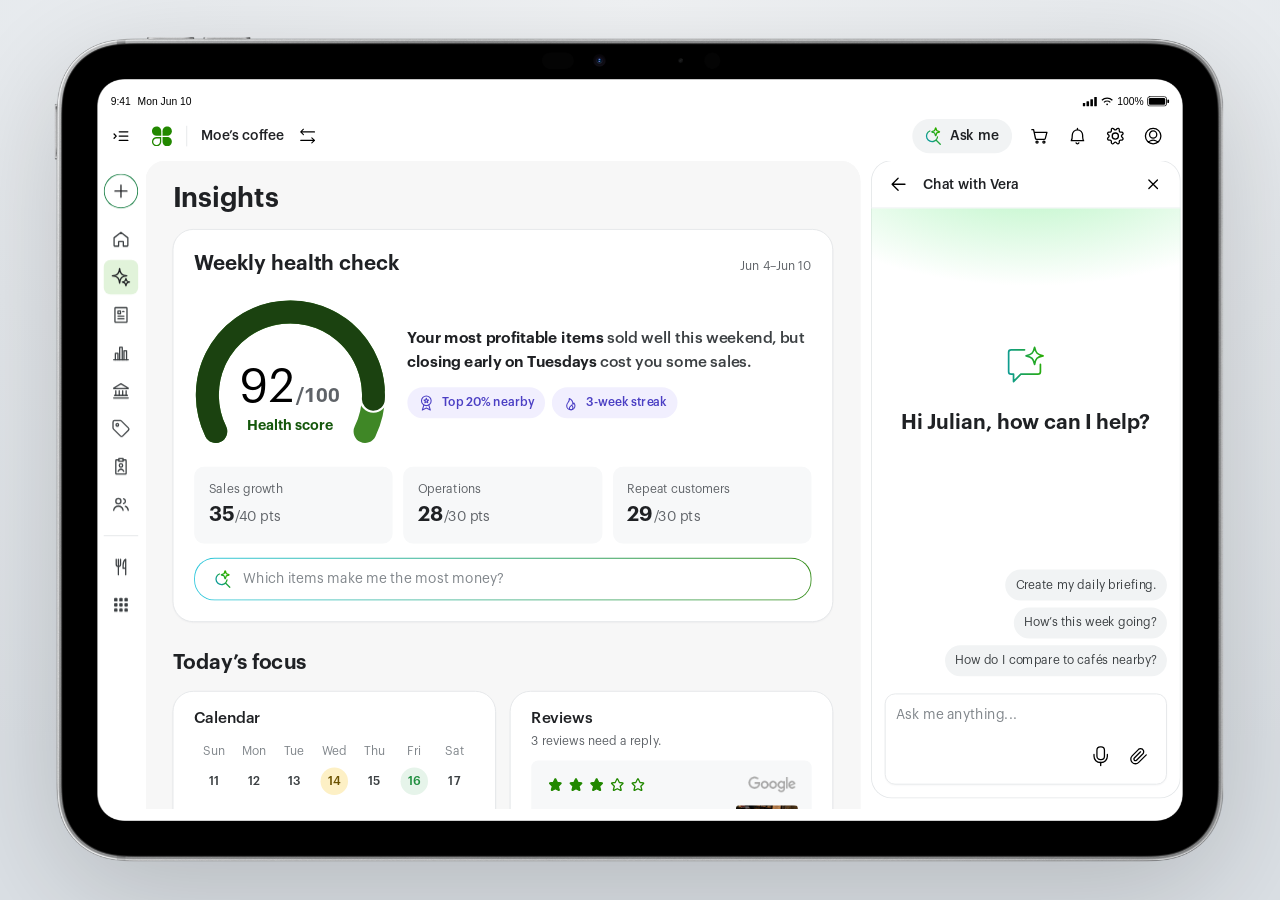
==== commit c336c6a2: "New nav pattern: icon rail, Ask me pill, tonal main column with sticky rounded corners; teal-green A" ====
--- a/insights.html
+++ b/insights.html
@@ -266,8 +266,8 @@
         <!-- ============================ TOP NAV ============================ -->
         <header class="topnav">
           <div class="topnav-left">
-            <button class="navbtn" type="button" aria-label="Menu">
-              <img src="asset/ui/menu.svg" alt="" />
+            <button class="navbtn" type="button" aria-label="Expand navigation">
+              <img src="asset/ui/menu-expand.svg" alt="" />
             </button>
             <img class="topnav-logo" src="asset/brand/clover-mark.svg" alt="Clover" />
             <span class="topnav-divider" aria-hidden="true"></span>
@@ -278,9 +278,13 @@
           </div>
 
           <div class="topnav-right">
-            <button class="navbtn is-active" type="button" id="veraToggle"
+            <button class="navbtn navbtn--pill is-active" type="button" id="veraToggle"
                     aria-label="Hide Vera" aria-controls="vera" aria-expanded="true">
               <img src="asset/ui/ai-search.svg" alt="" />
+              <span>Ask me</span>
+            </button>
+            <button class="navbtn" type="button" aria-label="Register">
+              <img src="asset/ui/cart.svg" alt="" />
             </button>
             <button class="navbtn" type="button" aria-label="Notifications">
               <img src="asset/ui/notification.svg" alt="" />
@@ -296,6 +300,44 @@
 
         <!-- ============================ LAYOUT ============================ -->
         <div class="layout">
+
+          <!-- ------------------------- SIDE RAIL --------------------------- -->
+          <nav class="rail" aria-label="Primary">
+            <button class="rail-new" type="button" aria-label="New sale" data-unlinked>
+              <img src="asset/ui/plus.svg" alt="" />
+            </button>
+            <button class="railbtn" type="button" aria-label="Home" data-unlinked>
+              <img src="asset/ui/home.svg" alt="" />
+            </button>
+            <button class="railbtn is-active" type="button" aria-label="Insights" aria-current="page">
+              <img src="asset/ui/sparkle.svg" alt="" />
+            </button>
+            <button class="railbtn" type="button" aria-label="Sales activity" data-unlinked>
+              <img src="asset/ui/receipt.svg" alt="" />
+            </button>
+            <button class="railbtn" type="button" aria-label="Reports" data-unlinked>
+              <img src="asset/ui/reports.svg" alt="" />
+            </button>
+            <button class="railbtn" type="button" aria-label="Finances" data-unlinked>
+              <img src="asset/ui/bank.svg" alt="" />
+            </button>
+            <button class="railbtn" type="button" aria-label="Items" data-unlinked>
+              <img src="asset/ui/tag.svg" alt="" />
+            </button>
+            <button class="railbtn" type="button" aria-label="Employees" data-unlinked>
+              <img src="asset/ui/employee.svg" alt="" />
+            </button>
+            <button class="railbtn" type="button" aria-label="Customers" data-unlinked>
+              <img src="asset/ui/customers.svg" alt="" />
+            </button>
+            <span class="rail-divider" aria-hidden="true"></span>
+            <button class="railbtn" type="button" aria-label="Ordering tools" data-unlinked>
+              <img src="asset/ui/utensils.svg" alt="" />
+            </button>
+            <button class="railbtn" type="button" aria-label="Apps" data-unlinked>
+              <img src="asset/ui/apps.svg" alt="" />
+            </button>
+          </nav>
 
           <!-- ------------------------- MAIN COLUMN ------------------------- -->
           <main class="main">
@@ -1399,9 +1441,9 @@
      Collapse / expand the chat panel.
 
      The AI button in the top nav toggles; the panel's own X only
-     closes. Collapsing sets flex-basis to 0 and cancels .layout's
-     24px gap, so the main column reclaims the full width instead of
-     stopping a gutter short.
+     closes. Collapsing sets flex-basis to 0 and drops the panel's
+     12px margin-left, so the main column reclaims the full width
+     instead of stopping a gutter short.
      =============================================================== */
 
   // Must match the flex-basis transition on .vera in styles.css.
@@ -5141,17 +5183,53 @@
      1.10 = $23,100 over 30 days = $770 a day, so day 25 wants $19,250
      and $20,450 taken is $1,200 ahead — arrived at rather than typed.
 
-     Grow fast (+20%, $25,200) wants $21,000 by day 25, so the same
-     month reads $550 BEHIND there — the behind state is real data,
-     not a separate script. */
+     The behind state (Grow fast, or any goal this month cannot reach)
+     runs on its own month, PG_DAILY_MISS below. Reusing these dailies
+     against a higher target read only $550 behind while the three
+     "pulling you behind" rows summed to -$3,110: the market Saturdays
+     sat $2,640 OVER the higher target and quietly paid most of it
+     back, so the card's top and bottom told two different stories. */
   var BASELINE  = 21000;        // trailing 90-day average month
   var PG_DAYS   = 25;           // today is Jun 25
   var PG_MONTH  = 30;
-  var PG_DAILY  = [
+  var PG_DAILY_USUAL = [
     500, 440, 580, 690,  980, 1250,  860,  // Jun 1-7
     560, 460, 650, 790, 1110, 1345,  960,  // Jun 8-14
     610, 520, 720, 860, 1210, 1445, 1040,  // Jun 15-21
     640, 530, 760, 940                     // Jun 22-25
+  ];
+  /* ---- the miss-target month ----
+     Built so the card reconciles: the hero gap is EXACTLY the sum of
+     the three driver rows, because every other weekday lands on the
+     $840/day Grow-fast target in total. Against $840 a day:
+
+              W1    W2    W3    W4    sum    need    gap
+       Mon   800   600   680   680   2760    3360   -600
+       Tue   720   560   640   640   2560    3360   -800  <- worst
+       Wed   820   640   760   740   2960    3360   -400
+       Thu   860   720   880   900   3360    3360      0
+       Fri   900   720   900         2520    2520      0
+       Sat   960   600   960         2520    2520      0
+       Sun   880   700   940         2520    2520      0
+                                    -----   -----  -----
+                                    19200   21000  -1800
+
+     -$800 - $600 - $400 = -$1,800 on the rows, -$1,800 on the hero.
+
+     The shape is a story rather than a straight line. Running gap to
+     the dotted target:
+       week 1  on pace, a good first weekend nudges it AHEAD   +$60
+       week 2  a wet week, rained-out Saturday              -> -$1,280
+       week 3  weekdays slip again, the weekend claws back  -> -$1,400
+       week 4  Mon-Wed slip once more                       -> -$1,800
+     So the green line crosses the target once, falls away in the
+     middle of the month, and never quite recovers — the gap the card
+     reports is visibly the gap the chart draws. */
+  var PG_DAILY_MISS = [
+    800, 720, 820, 860, 900, 960, 880,     // Jun 1-7
+    600, 560, 640, 720, 720, 600, 700,     // Jun 8-14
+    680, 640, 760, 880, 900, 960, 940,     // Jun 15-21
+    680, 640, 740, 900                     // Jun 22-25
   ];
   /* Derived, not typed out 30 times. Jun 1 2026 is a Monday, so the
      index maps straight onto the week — and the two days that carry
@@ -5159,11 +5237,24 @@
      the numbers above the way a hand-written list would. */
   var PG_DOW_NAMES = ['Mon', 'Tue', 'Wed', 'Thu', 'Fri', 'Sat', 'Sun'];
   function pgDay(i) { return PG_DOW_NAMES[i % 7] + ' Jun ' + (i + 1); }
-  var PG_ACTUAL = (function () {
+  function pgCumulate(daily) {
     var out = [], run = 0;
-    for (var i = 0; i < PG_DAILY.length; i++) { run += PG_DAILY[i]; out.push(run); }
-    return out;                 // 500, 940, 1520, ... 20450
-  })();
+    for (var i = 0; i < daily.length; i++) { run += daily[i]; out.push(run); }
+    return out;
+  }
+  var PG_DAILY  = PG_DAILY_USUAL;
+  var PG_ACTUAL = pgCumulate(PG_DAILY);   // 500, 940, 1520, ... 20450
+
+  /* Picks the month for the current goal. Any goal the usual month
+     already meets keeps it, so the ahead states are untouched; a goal
+     it falls short of swaps in the miss month. Called before every
+     render, since the goal can change from the setup wizard. */
+  function pgSelectMonth() {
+    var usualEnd = pgCumulate(PG_DAILY_USUAL)[PG_DAYS - 1];
+    var miss = usualEnd < pgTargetDay() * PG_DAYS;
+    PG_DAILY  = miss ? PG_DAILY_MISS : PG_DAILY_USUAL;
+    PG_ACTUAL = pgCumulate(PG_DAILY);
+  }
 
   var GOAL_GROWTH = 10;         // percent over BASELINE
   /* Set by the first-time setup (variant B). A dollar figure overrides
@@ -5180,6 +5271,10 @@
   }
 
   function pgTargetDay() { return goalTarget() / PG_MONTH; }
+  // The pace chart's y step: a third of the target + 2%, up to a whole $1k.
+  function pgYStep() {
+    return Math.ceil(goalTarget() * 1.02 / 3 / 1000) * 1000;
+  }
   function pgAhead() {
     return PG_ACTUAL[PG_DAYS - 1] - pgTargetDay() * PG_DAYS;
   }
@@ -5942,16 +6037,16 @@
 
       val.appendChild(got);
       val.appendChild(out);
-      // Low score: a small status on the same line as the fraction, so
-      // the tile keeps the high version's shape.
+      // Low score: the status gets its own line under the score, so the
+      // score line stays identical to its neighbours and never wraps.
+      btn.appendChild(name);
+      btn.appendChild(val);
       if (m.status) {
         var st = document.createElement('span');
         st.className = 'hc-status is-' + m.status;
         st.textContent = HC_STATUS[m.status];
-        val.appendChild(st);
+        btn.appendChild(st);
       }
-      btn.appendChild(name);
-      btn.appendChild(val);
       li.appendChild(btn);
       ul.appendChild(li);
     });
@@ -6120,6 +6215,7 @@
     var el = document.getElementById('pgChart');
     if (!el || !window.Highcharts) return null;
     if (pgChart) { pgChart.destroy(); pgChart = null; }
+    pgSelectMonth();
 
     var cats = [], target = [], actual = [];
     var perDay = pgTargetDay();
@@ -6244,15 +6340,15 @@
           gridLineDashStyle: 'ShortDash',
           minorGridLineWidth: 0,
           min: 0,
-          /* $7k steps put gridlines at 0/7/14/21k and the month's $23,100
-             target just above the top one, so the last dotted point sits
-             clear of a gridline instead of on it. endOnTick would round
-             the axis up to $28k and leave a quarter of the plot empty.
-             Never below the goal, though: a higher goal (Grow fast,
-             $25,200) would otherwise run the target off the top. */
-          max: Math.max(23100, goalTarget()),
+          /* Three even steps, rounded up to a whole $1k, with the top
+             gridline always ABOVE the month's target (plus 2% headroom so
+             the last dotted point never lands on a gridline). A fixed $7k
+             step let a higher goal (Grow fast, $25,200) run the target
+             line past the top label. Defaults: +10% $23,100 -> 8k/16k/24k,
+             Grow fast $25,200 -> 9k/18k/27k. */
+          max: pgYStep() * 3,
           endOnTick: false,
-          tickInterval: 7000
+          tickInterval: pgYStep()
         },
 
         tooltip: {
@@ -6274,7 +6370,7 @@
               '</div>';
             }).join('');
             return '<div style="display:flex;flex-direction:column;gap:4px;min-width:176px;">' +
-              '<div style="font-size:14px;line-height:20px;font-weight:500;color:#5a5a5a;">' + this.x + '</div>' +
+              '<div style="font-size:14px;line-height:20px;font-weight:500;color:#5a5a5a;">' + pgDay(this.points[0].point.index) + '</div>' +
               rows +
             '</div>';
           }
@@ -7101,6 +7197,7 @@
 
   function renderAll() {
     renderHealthMarks();
+    pgSelectMonth();
     renderPaceHero();
     renderWiHead();
     renderWhatIf();
--- a/styles.css
+++ b/styles.css
@@ -33,6 +33,16 @@
   --line:       #E3E6E8;
   --line-soft:  #EDEFF1;
   --soft:       #F7F8F9;
+  /* New nav pattern: the page column sits on a tonal surface so the white
+     cards lift off it, while the chrome (top nav, side rail, Vera) stays
+     white. --nav-active is the rail's selected-item fill. */
+  --tonal:      #F7F7F7;
+  --nav-active: #E1F3DA;
+  /* Asymmetric on purpose: the bezel visually eats into the left edge, so an
+     even 16/16 split reads heavier on the right. 16 + 40 hit box + 8. */
+  --rail-pad-l: 16px;
+  --rail-pad-r: 8px;
+  --rail-w:     calc(var(--rail-pad-l) + var(--hit) + var(--rail-pad-r));
   --green:      #0F7A3D;
   --green-dk:   #0B6431;
   --green-tx:   #137B3B;
@@ -271,11 +281,11 @@
   display: flex;
   align-items: center;
   justify-content: space-between;
-  /* 24 + the navbtn's own 8px optical inset puts the first and last glyph on
-     the same 32px page margin the content column uses. */
-  padding: 0 var(--sp-6);
+  /* Left: the rail's own inset, so the menu button stacks directly over the
+     rail column and every left-edge glyph shares one centre line.
+     Right: 24 + the navbtn's 8px optical inset. */
+  padding: 0 var(--sp-6) 0 var(--rail-pad-l);
   background: #fff;
-  border-bottom: 1px solid var(--line);
 }
 
 .topnav-left,
@@ -314,6 +324,79 @@
 
 .navbtn img { width: var(--icon); height: var(--icon); display: block; }
 
+/* The Vera toggle carries a label in the new nav pattern: a pill, same
+   height as every other nav button, glyph + "Ask me". */
+.navbtn--pill {
+  width: auto;
+  display: inline-flex;
+  align-items: center;
+  gap: var(--sp-2);
+  padding: 0 var(--sp-4) 0 var(--sp-3);
+  border-radius: 999px;
+  font: var(--label);
+  color: var(--ink);
+  margin-right: var(--sp-2);
+}
+
+/* ===========================================================================
+   Side rail — the collapsed, icon-only primary nav
+   ---------------------------------------------------------------------------
+   Sticky under the top nav for the whole scroll, on the white chrome. Every
+   item is the same --hit box as the top nav's buttons; the selected page
+   takes the green tonal fill.
+   =========================================================================== */
+
+.rail {
+  position: sticky;
+  top: var(--sp-14);
+  flex: 0 0 var(--rail-w);
+  height: calc(834px - 24px - var(--sp-14));
+  display: flex;
+  flex-direction: column;
+  align-items: center;
+  gap: var(--sp-1);
+  padding: var(--sp-4) var(--rail-pad-r) 0 var(--rail-pad-l);
+  background: #fff;
+  z-index: 10;
+}
+
+.rail-new {
+  width: var(--hit);
+  height: var(--hit);
+  display: grid;
+  place-items: center;
+  margin-bottom: var(--sp-3);
+  border-radius: 50%;
+  box-shadow: inset 0 0 0 1px var(--green);
+  background: #fff;
+  cursor: pointer;
+  transition: background 160ms ease;
+}
+.rail-new:hover { background: var(--green-tint); }
+
+.railbtn {
+  width: var(--hit);
+  height: var(--hit);
+  display: grid;
+  place-items: center;
+  border-radius: var(--sp-2);
+  cursor: pointer;
+  transition: background 160ms ease;
+}
+.railbtn:hover { background: #F1F3F4; }
+.railbtn.is-active,
+.railbtn.is-active:hover { background: var(--nav-active); }
+
+.rail-new img,
+.railbtn img { width: var(--icon); height: var(--icon); display: block; }
+
+.rail-divider {
+  width: var(--hit);
+  height: 1px;
+  margin: var(--sp-3) 0;
+  background: var(--line);
+}
+
 /* Inline SVGs (illustrations only — all real UI icons are <img> assets
    from the design file, see asset/ui/).
 
@@ -352,11 +435,14 @@
    the panel and the canvas edge, which reads as flush at this canvas's 0.75
    scale — 8px lands at ~6 device px against the screen bezel, so the panel
    looks clipped rather than inset. 24 restores a visible margin. */
+/* New nav pattern: [rail | tonal main | Vera], all three flush under the top
+   nav. The rail carries its own width, so .layout has no gap — the only
+   gutter is Vera's own margin-left, which the collapsed state zeroes. The
+   12px right padding matches that gutter so the panel sits evenly inset. */
 .layout {
   display: flex;
   align-items: flex-start;
-  gap: var(--sp-8);
-  padding: 0 var(--sp-6) 0 var(--sp-8);
+  padding: 0 var(--sp-3) 0 0;
 }
 
 /* The trailing space lives on .main, not on .page or .layout's padding: a
@@ -369,8 +455,42 @@
      containment stops content from contributing to the used width. */
   flex: 1 1 0;
   min-width: 0;
-  padding-bottom: var(--sp-10);
+  /* Always at least Vera's height, so the tonal surface lines up with the
+     panel on a short view. The 12px bottom margin mirrors Vera's bottom gap
+     so the rounded bottom corners land the same way at the end of scroll. */
+  min-height: calc(834px - 24px - var(--sp-14) - var(--sp-3));
+  margin-bottom: var(--sp-3);
+  padding: 0 var(--sp-8) var(--sp-10);
+  background: var(--tonal);
+  /* Same radius as the Vera panel, all four corners. */
+  border-radius: var(--radius);
   container: main / inline-size;
+}
+
+/* Keeps the top corners rounded while the page scrolls. The column's own
+   radius scrolls away with it, so this is a 24px strip pinned just under
+   the nav that paints the white chrome back into the two corners (an
+   inverse quarter-circle each side) and is transparent between them.
+   Content scrolling up slides under it, so the corners read as a frame
+   rather than something attached to the first card.
+
+   The negative side margins stretch it across .main's 32px padding to the
+   column's real edges; the negative bottom margin gives back its height so
+   nothing below moves. Below the nav (20) and above the cards. */
+.main::before {
+  content: '';
+  position: sticky;
+  top: var(--sp-14);
+  z-index: 15;
+  display: block;
+  height: var(--radius);
+  margin: 0 calc(var(--sp-8) * -1) calc(var(--radius) * -1);
+  pointer-events: none;
+  background:
+    radial-gradient(circle at 100% 100%, transparent calc(var(--radius) - 0.5px), #fff var(--radius))
+      left top / var(--radius) var(--radius) no-repeat,
+    radial-gradient(circle at 0 100%, transparent calc(var(--radius) - 0.5px), #fff var(--radius))
+      right top / var(--radius) var(--radius) no-repeat;
 }
 
 .page-title {
@@ -658,11 +778,11 @@
 .hc-dial-label.is-low { fill: #6B4A0E; }
 
 /* ---- low-score version (?score=low) ----
-   Kept to the high version's shape. The one flagged pillar gets a tag;
-   the recovery action lives inside the ask box. */
+   Kept to the high version's shape. The one flagged pillar gets a tag on
+   its own line under the score; the recovery action lives in the ask box. */
 .hc-status {
-  margin-left: auto;
-  align-self: center;
+  align-self: flex-start;
+  margin-top: var(--sp-2);
   padding: 2px var(--sp-2);
   border-radius: 6px;
   font: var(--caption-bold);
@@ -756,6 +876,11 @@
 .hc-mark {
   flex: 1 1 auto;
   width: 100%;
+  /* Column, top-aligned: a <button> centres its content vertically by
+     default, so a taller neighbour would push the others' text down. */
+  display: flex;
+  flex-direction: column;
+  justify-content: flex-start;
   border: 1px solid transparent;
   background: var(--soft);
   border-radius: var(--sp-3);
@@ -800,6 +925,7 @@
 .hc-mark-val span {
   font: var(--body);
   color: var(--muted);
+  white-space: nowrap;
 }
 
 /* ---- the ask bar ----
@@ -1207,13 +1333,16 @@
   position: absolute;
   inset: 0 0 auto 0;
   z-index: 5;
-  background: #fff;
+  padding: 0 var(--sp-8);
+  background: var(--tonal);
+  border-radius: inherit;
 }
 .ftu-skel-card {
   display: flex;
   flex-direction: column;
   gap: var(--sp-3);
   padding: var(--sp-6);
+  background: #fff;
   border: 1px solid var(--line);
   border-radius: var(--radius);
 }
@@ -1239,7 +1368,13 @@
 }
 .ftu-scrim {
   position: absolute;
-  inset: 0;
+  /* Bleeds well past the canvas on every side. The canvas is letterboxed
+     inside the bezel's screen, so a scrim sized to it left undimmed bands
+     above the status bar and below the page, with a seam where the two
+     met. Overshooting puts one continuous wash over the whole screen;
+     .screen's overflow:hidden and radius clip it to the glass. It also
+     reaches up over the status bar, which .ftu itself starts below. */
+  inset: -1024px;
   background: rgba(32, 33, 36, 0.42);
   animation: ftu-fade 280ms ease both;
 }
@@ -2488,7 +2623,7 @@
    column gives back, and .layout's 24px gap is untouched either way. */
 .vera {
   position: sticky;
-  top: calc(var(--sp-14) + var(--sp-2));   /* nav height + top gap */
+  top: var(--sp-14);   /* flush under the nav, level with the tonal main */
   flex: 0 0 var(--vera-w);
   /* Without this the panel can widen but never narrow once the chart is
      inside it. A flex item's automatic minimum size is its min-content
@@ -2497,11 +2632,11 @@
      drag outwards raises it. flex-basis is then quietly overridden and the
      handle looks dead in one direction. */
   min-width: 0;
-  /* The Figma host (109:15598) wraps the panel in `py-8`, so the top and
-     bottom gaps match each other at 8 rather than the old 16/24 pair.
-     834 canvas - 24 status bar - 56 nav - 8 top gap - 8 bottom gap */
-  height: calc(834px - 24px - var(--sp-14) - var(--sp-2) - var(--sp-2));
-  margin-top: var(--sp-2);
+  /* New nav pattern: top edge flush with the tonal main, 12px off the
+     bottom to match the 12px gutter either side.
+     834 canvas - 24 status bar - 56 nav - 12 bottom gap */
+  height: calc(834px - 24px - var(--sp-14) - var(--sp-3));
+  margin-left: var(--sp-3);
   display: flex;
   flex-direction: column;
   background: #fff;
@@ -2523,12 +2658,11 @@
 /* ---- collapsed state ----
    Driven by the AI button in the top nav and the panel's own X.
    flex-basis alone is not enough — see min-width above, which is the same
-   automatic-minimum-size rule. The negative margin cancels .layout's 32px
-   gap, which otherwise survives the collapse and leaves the main column a
-   gutter short — so it has to stay in step with that gap. */
+   automatic-minimum-size rule. Zeroing margin-left drops Vera's 12px
+   gutter with it, so the main column runs to .layout's right padding. */
 .vera.is-collapsed {
   flex-basis: 0;
-  margin-left: calc(var(--sp-8) * -1);
+  margin-left: 0;
   opacity: 0;
   pointer-events: none;
 }
@@ -2565,19 +2699,19 @@
 body.is-resizing .vera::after { opacity: 1; }
 
 /* ---- drag handle ----
-   The hit area is the left border line plus 12px of slop on each side, so it
-   straddles the edge rather than sitting inside it: 12 + 1 + 12 = 25px, offset
-   left by 12 to centre it on the line. The outer 12px reaches into .layout's
-   24px gutter — exactly half — so it never covers main-column content. */
+   Lives in the gutter between the tonal main and the panel, not on the
+   panel's border: the hit area is exactly Vera's 12px margin-left, offset
+   fully outside the panel, so the grip sits centred in the gap and never
+   covers main-column or panel content. */
 .vera-resizer {
   position: absolute;
   top: 0;
   bottom: 0;
   left: calc(var(--sp-3) * -1);
-  width: calc(var(--sp-3) * 2 + 1px);
+  width: var(--sp-3);
   z-index: 6;
   display: grid;
-  place-items: center;          /* centres the grip ON the 1px line */
+  place-items: center;          /* centres the grip in the gutter */
   cursor: col-resize;
   touch-action: none;           /* let pointermove through on touch */
 }
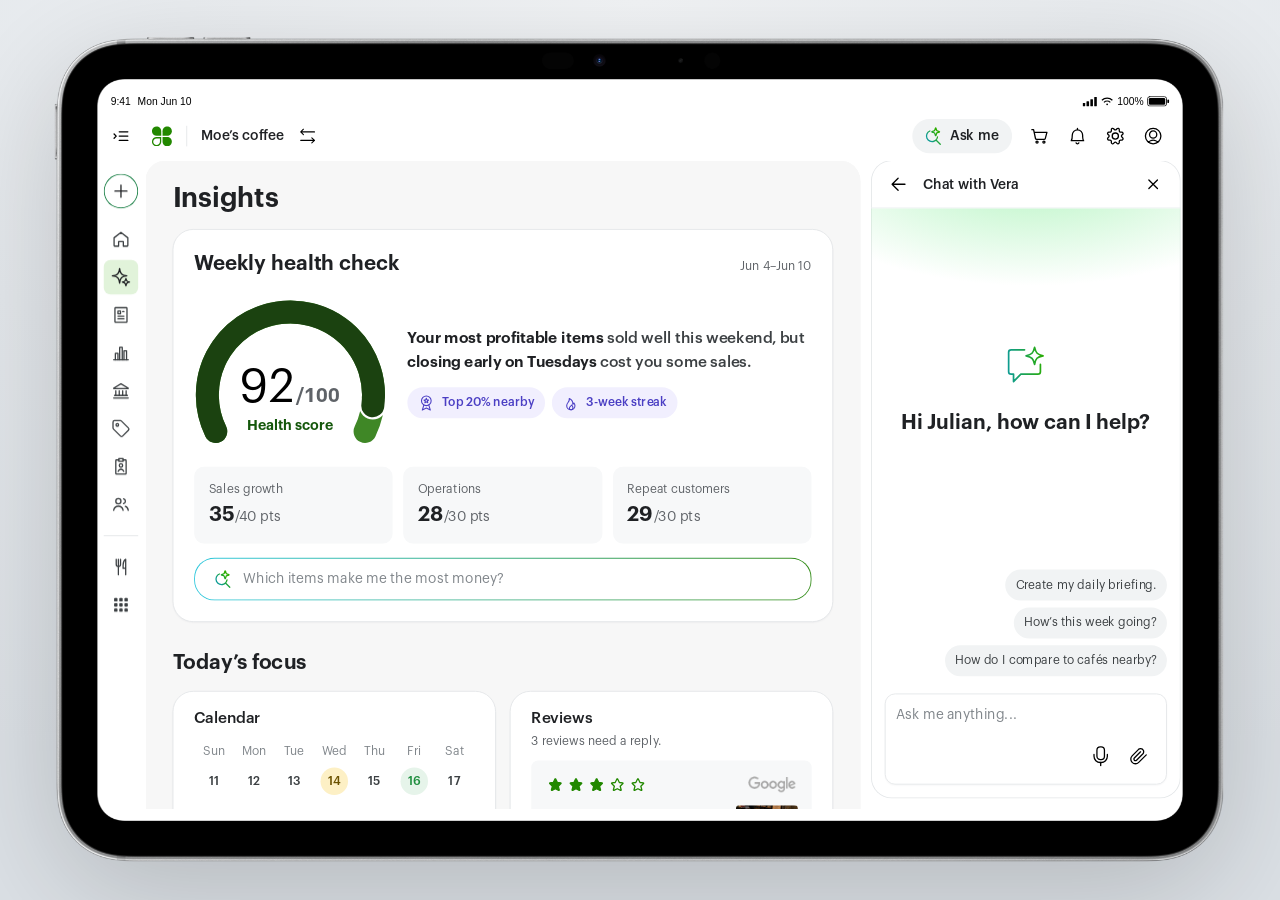
==== commit a7eaed4b: "Variant C: merchant-language money labels (Could add / Could cost you, Extra money each week)" ====
--- a/insights.html
+++ b/insights.html
@@ -721,7 +721,7 @@
                     <p class="wi-key" aria-hidden="true"><span class="wi-key-dot"></span>Net sales</p>
 
                     <div class="chart wi-curve" id="wiCurve" role="img"
-                         aria-label="Estimated weekly gain at each setting."></div>
+                         aria-label="Extra money each week at each setting."></div>
 
                     <div class="wi-slider">
                       <input class="wi-range" id="wiRange" type="range"
@@ -741,7 +741,7 @@
                              definition, then the basis for this lever. -->
                         <span class="pg-tip-wrap wi-tip-wrap" id="wiHowWrap">
                           <button type="button" class="wi-how" id="wiHow" aria-describedby="wiTip" aria-expanded="false">
-                            Estimated gain per week
+                            Extra money each week
                             <svg viewBox="0 0 20 20" aria-hidden="true"><circle cx="10" cy="10" r="8.25"/><path d="M7.9 7.6a2.2 2.2 0 1 1 3 2.05c-.55.22-.9.7-.9 1.3v.55"/><circle cx="10" cy="14.2" r="0.6" class="wi-how-dot"/></svg>
                           </button>
                           <span class="pg-tip wi-tip" id="wiTip" role="tooltip">
@@ -5077,6 +5077,15 @@
     return (v < 0 ? '\u2212' : '+') + usd(Math.abs(v));
   }
 
+  /* The money line on a drafted plan, in the merchant's words rather
+     than a forecast's. A change that loses money says so plainly
+     instead of "adding" a negative number. */
+  function gainRow(v) {
+    return v < 0
+      ? ['Could cost you', usd(Math.abs(v)) + ' a week']
+      : ['Could add', usd(v) + ' a week'];
+  }
+
   /* ---- option 1: the report card ----
      The three marks, their denominators, and everything downstream of
      them. Both totals are DERIVED — 92 out of 100 is the sum of these
@@ -5491,7 +5500,7 @@
           promo: {
             name: 'Sunday hours', when: 'Starts Sun Jun 15',
             rows: [['Closes', t + ' PM', 'was 6 PM'], ['Staffing', '+1 on the close, ' + hrs],
-                   ['Estimated gain', signedMoney(shown) + ' a week']],
+                   gainRow(shown)],
             action: 'Update my hours', working: 'Updating', latched: 'Hours updated'
           },
           done: 'Done. From Sun Jun 15 you close at <strong>' + t + ' PM</strong> on Sundays, in store and online. After the first Sunday I\u2019ll tell you how it compares with the <strong>' + usd(shown) + '</strong> estimate.'
@@ -5525,7 +5534,7 @@
           promo: {
             name: 'Tuesday happy hour', when: 'Tuesdays 4\u20136 PM, from Jun 17',
             rows: [['Offer', d + '% off all drinks'], ['Promotion', '$40 a week'],
-                   ['Estimated gain', signedMoney(shown) + ' a week']],
+                   gainRow(shown)],
             action: 'Schedule happy hour', working: 'Scheduling', latched: 'Scheduled'
           },
           done: 'Scheduled. The discount runs 4\u20136 PM starting Tue Jun 17. After the first Tuesday I\u2019ll tell you how it compares with the <strong>' + usd(shown) + '</strong> estimate.'
@@ -5561,7 +5570,7 @@
           promo: {
             name: 'Top-item prices', when: 'From Mon Jun 16',
             rows: [['Change', '+' + p + '% on your top 10 items'], ['Average order', '$' + after, 'was $28.00'],
-                   ['Estimated gain', signedMoney(shown) + ' a week']],
+                   gainRow(shown)],
             action: 'Update prices', working: 'Updating', latched: 'Prices updated'
           },
           done: 'Updated. The new prices go live in store and online on Mon Jun 16. I\u2019ll watch whether orders on those items hold up and let you know.'
@@ -5594,7 +5603,7 @@
           promo: {
             name: 'Tuesday hours', when: 'Starts Tue Jun 17',
             rows: [['Closes', t, 'was 2 PM'], ['Staffing', '1 barista, +' + hrs],
-                   ['Estimated gain', signedMoney(shown) + ' a week']],
+                   gainRow(shown)],
             action: 'Update my hours', working: 'Updating', latched: 'Hours updated'
           },
           done: 'Done. From Tue Jun 17 you close at <strong>' + t + '</strong> on Tuesdays, in store and online. After the first Tuesday I\u2019ll tell you how it compares with the <strong>' + usd(shown) + '</strong> estimate.'
@@ -5624,7 +5633,7 @@
           promo: {
             name: 'Weekend latte + pastry', when: 'Weekends, from Sat Jun 21',
             rows: [['Offer', 'Any pastry for ' + price + ' with a latte'], ['Food cost', '$1.95 a pastry'],
-                   ['Estimated gain', signedMoney(shown) + ' a week']],
+                   gainRow(shown)],
             action: 'Add the offer', working: 'Adding', latched: 'Offer added'
           },
           done: 'Added. The offer shows in store and online from Sat Jun 21. After the first weekend I\u2019ll tell you how it compares with the <strong>' + usd(shown) + '</strong> estimate.'
@@ -5659,7 +5668,7 @@
           promo: {
             name: 'Saturday features', when: 'From Sat Jun 21',
             rows: [['Featured', list.charAt(0).toUpperCase() + list.slice(1)], ['Placement', 'Top of the board and online'],
-                   ['Estimated gain', signedMoney(shown) + ' a week']],
+                   gainRow(shown)],
             action: 'Update the menu', working: 'Updating', latched: 'Menu updated'
           },
           done: 'Updated. ' + list.charAt(0).toUpperCase() + list.slice(1) + ' lead the board from Sat Jun 21, in store and online. After the first Saturday I\u2019ll tell you how it compares with the <strong>' + usd(shown) + '</strong> estimate.'
@@ -5694,7 +5703,7 @@
           promo: {
             name: 'Thursday lunch schedule', when: 'From Thu Jun 19',
             rows: [['Shifts', s + ' fewer, 11 AM\u20133 PM'], ['On the floor', (7 - n) + ' people', 'was 7'],
-                   ['Estimated gain', signedMoney(shown) + ' a week']],
+                   gainRow(shown)],
             action: 'Update the schedule', working: 'Updating', latched: 'Schedule updated'
           },
           done: 'Updated. From Thu Jun 19 lunch runs with ' + (7 - n) + ' people, and the team has been told. I\u2019ll watch wait times and let you know if the line gets too long.'
@@ -6768,7 +6777,7 @@
     } catch (e) { wiChart = null; }
 
     el.setAttribute('aria-label',
-      'Estimated weekly gain at each setting. Best result at ' +
+      'Extra money each week at each setting. Best result at ' +
       sc.read(best) + '.');
 
     return wiChart;
